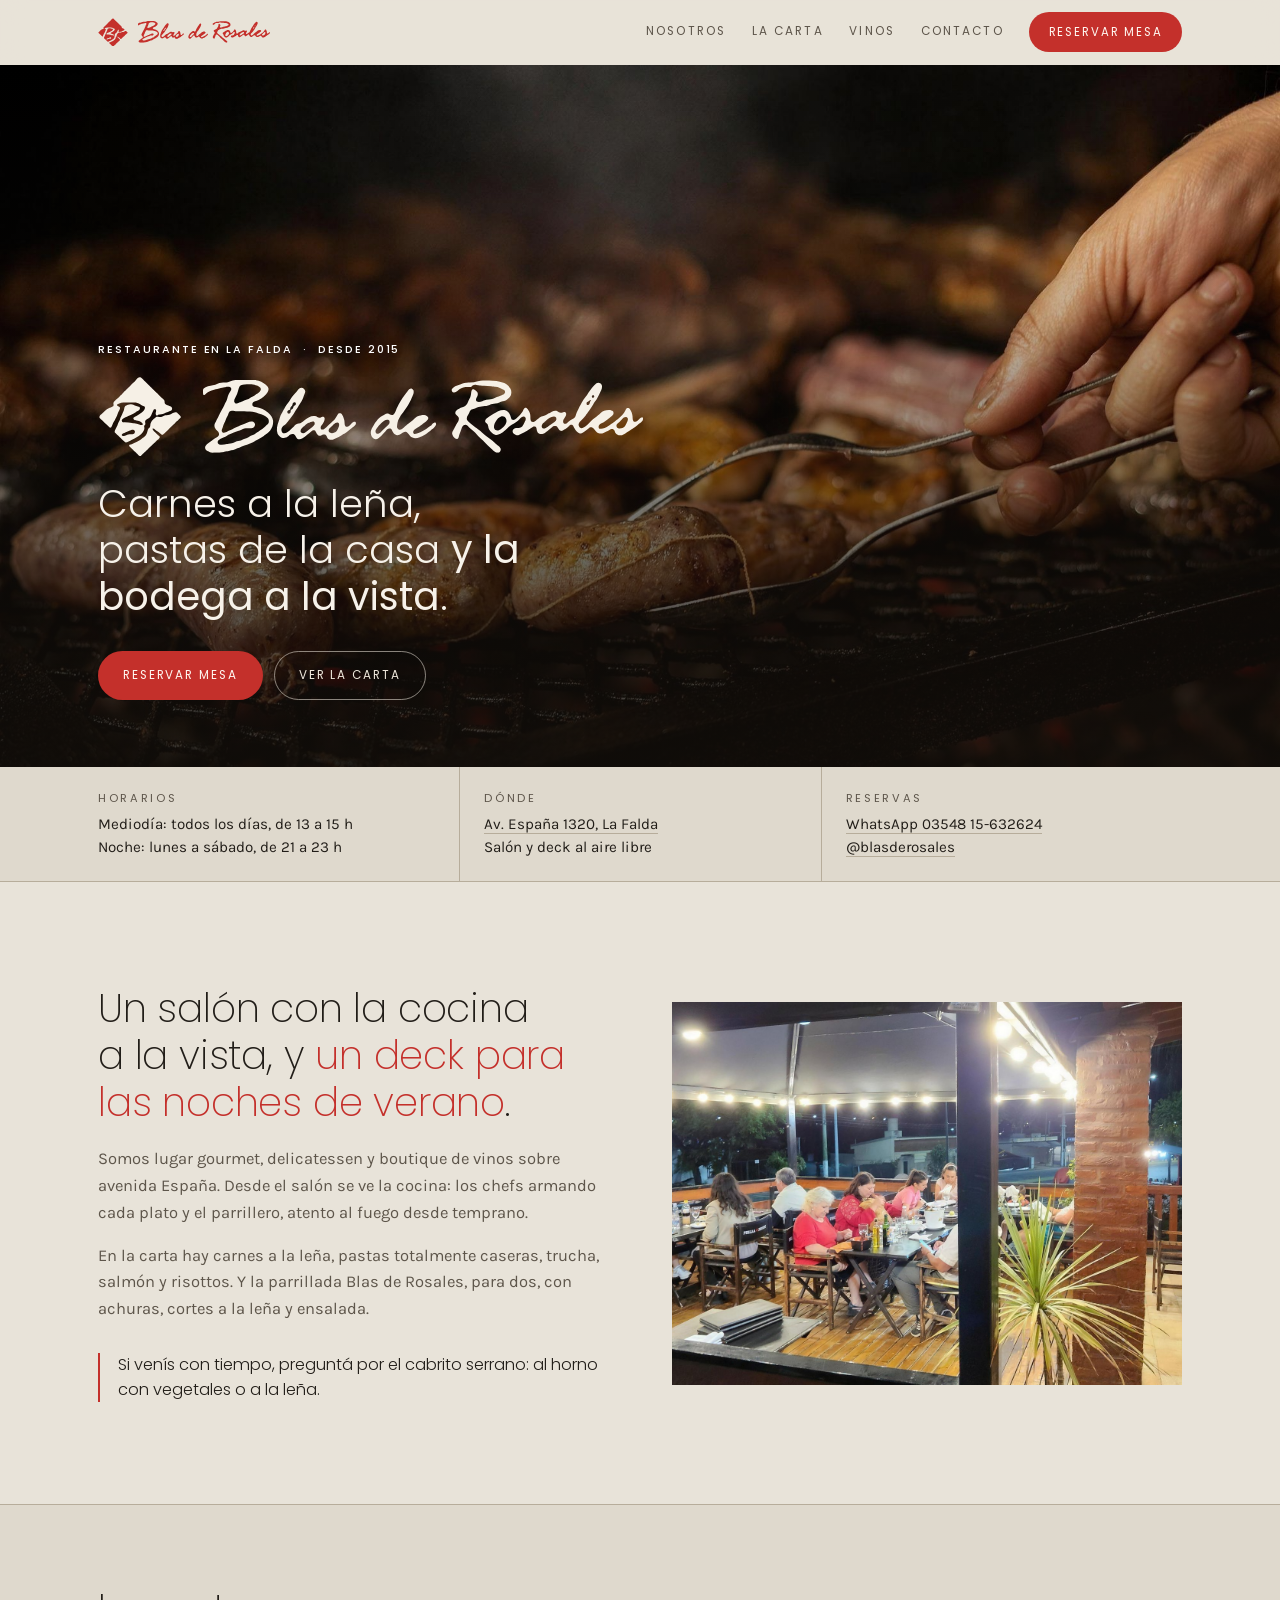
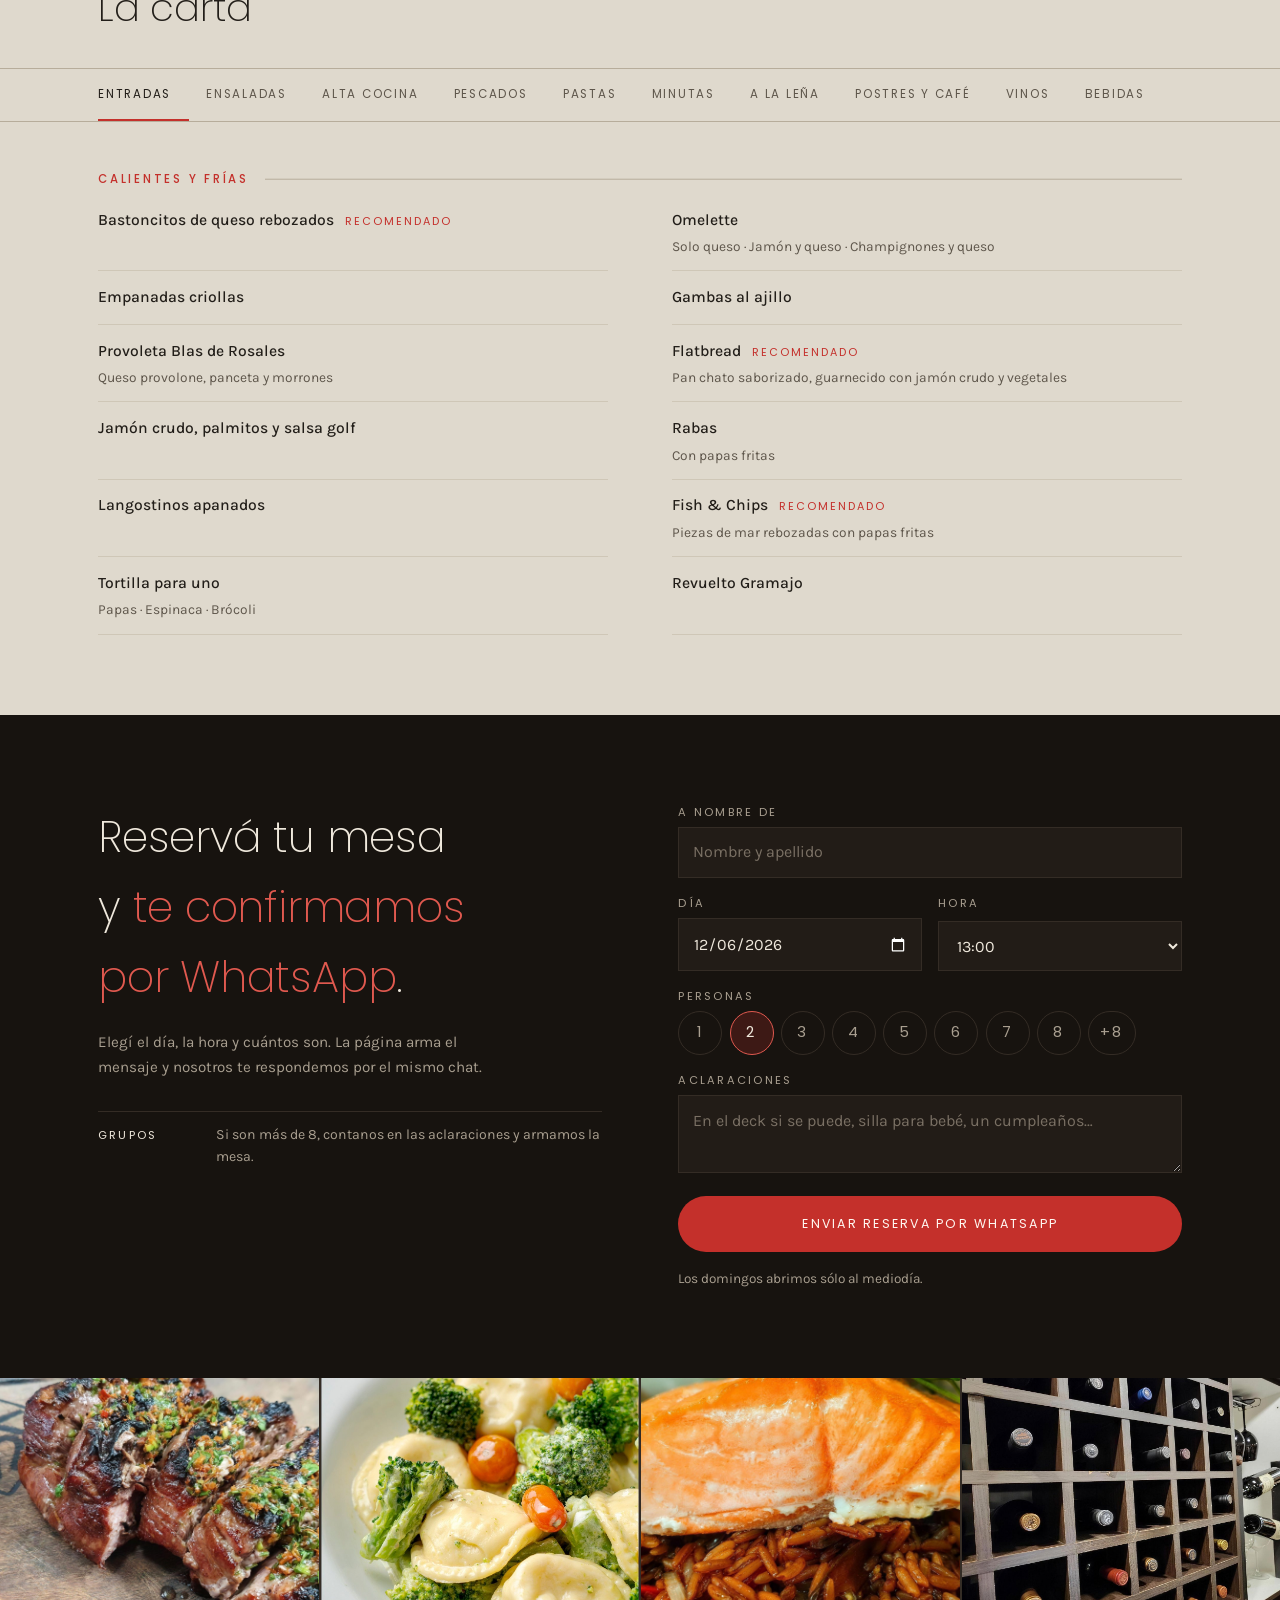
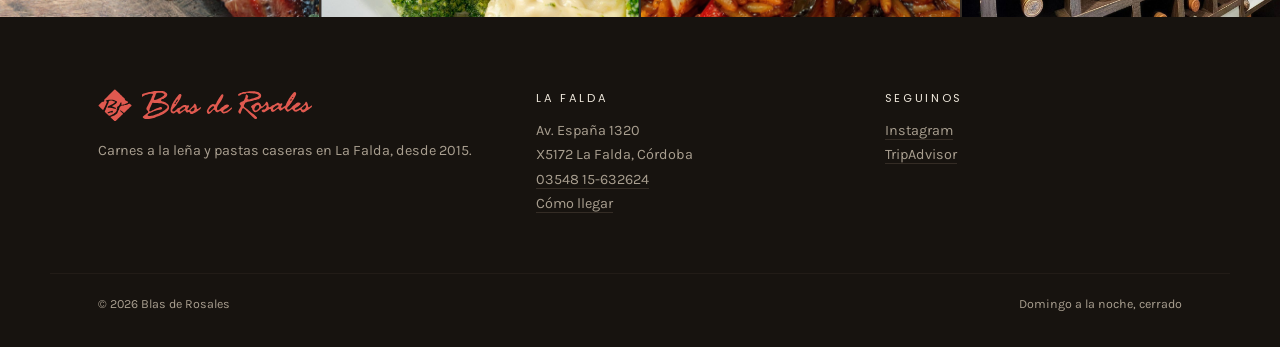
==== index.html @ e1602fc0 "La versión Milveintiuno pasa a ser la home version-mil.html queda como index.html (la genera scripts" ====
<!doctype html>
<html lang="es-AR">
<head>
  <meta charset="utf-8">
  <meta name="viewport" content="width=device-width, initial-scale=1">
  <title>Blas de Rosales · Carnes, pastas y más · La Falda</title>
  <meta name="description" content="Restaurante en La Falda, Córdoba. Carnes asadas a la leña, pastas artesanales, alta cocina y boutique de vinos. Av. España 1320. Reservas al 03548 15-632624.">
  <meta property="og:title" content="Blas de Rosales · La Falda">
  <meta property="og:description" content="Carnes a la leña, pastas artesanales y boutique de vinos en Av. España 1320, La Falda.">
  <meta property="og:image" content="https://gmonserrat25.github.io/blas-de-rosales/img/og-logo.jpg">
  <meta property="og:image:width" content="1200">
  <meta property="og:image:height" content="630">
  <meta property="og:image:alt" content="Logo de Blas de Rosales">
  <link rel="icon" href="img/icono.svg" type="image/svg+xml">
  <link rel="icon" href="img/icono.png" sizes="192x192">
  <link rel="preconnect" href="https://fonts.googleapis.com">
  <link rel="preconnect" href="https://fonts.gstatic.com" crossorigin>
  <link href="https://fonts.googleapis.com/css2?family=Karla:ital,wght@0,400;0,500;0,700;1,400&family=Poppins:wght@200;300;400;500&display=swap" rel="stylesheet">
  <link rel="stylesheet" href="css/mil.css?v=202609281200">
</head>
<body>

  <a class="saltar" href="#contenido">Saltar al contenido</a>

  <header class="nav" data-nav>
    <div class="envoltura nav__fila">
      <a class="nav__marca" href="#inicio" aria-label="Blas de Rosales, inicio">
        <svg class="rombo" aria-hidden="true"><use href="img/logo/marca.svg#rombo"/></svg>
        <svg class="nombre" aria-hidden="true"><use href="img/logo/marca.svg#nombre"/></svg>
      </a>
      <nav class="nav__enlaces" aria-label="Secciones">
        <a href="#nosotros" data-ocultar>Nosotros</a>
        <a href="#carta">La carta</a>
        <a href="#vinos" data-ocultar>Vinos</a>
        <a href="#contacto" data-ocultar>Contacto</a>
        <a class="btn btn--rojo btn--chico" href="#reservas">Reservar mesa</a>
      </nav>
    </div>
  </header>

  <main id="contenido">

    <section id="inicio" class="hero">
      <img class="hero__foto" src="img/parrilla-achuras.jpg" alt="Chorizos, morcillas y achuras dorándose sobre las brasas" fetchpriority="high">
      <div class="hero__velo"></div>
      <div class="envoltura hero__contenido">
        <p class="hero__volanta">Restaurante en La Falda &nbsp;·&nbsp; desde 2015</p>
        <h1 class="hero__marca">
          <svg class="rombo" aria-hidden="true"><use href="img/logo/marca.svg#rombo"/></svg>
          <svg class="nombre" role="img" aria-label="Blas de Rosales"><use href="img/logo/marca.svg#nombre"/></svg>
        </h1>
        <p class="hero__frase">Carnes a la leña, pastas de la casa <em>y la bodega a la vista</em>.</p>
        <div class="hero__acciones">
          <a class="btn btn--rojo" href="#reservas">Reservar mesa</a>
          <a class="btn btn--linea-clara" href="#carta">Ver la carta</a>
        </div>
      </div>
    </section>

    <section class="datos" aria-label="Horarios, dirección y reservas">
      <dl class="envoltura datos__fila">
        <div class="dato">
          <dt>Horarios</dt>
          <dd>Mediodía: todos los días, de 13 a 15 h<br>Noche: lunes a sábado, de 21 a 23 h</dd>
        </div>
        <div class="dato">
          <dt>Dónde</dt>
          <dd><a href="https://www.google.com/maps/dir/?api=1&amp;destination=Blas+de+Rosales,+Av.+Espa%C3%B1a+1320,+La+Falda" target="_blank" rel="noopener">Av. España 1320, La Falda</a><br>Salón y deck al aire libre</dd>
        </div>
        <div class="dato">
          <dt>Reservas</dt>
          <dd><a href="https://wa.me/5493548632624" target="_blank" rel="noopener">WhatsApp 03548 15-632624</a><br><a href="https://www.instagram.com/blasderosales/" target="_blank" rel="noopener">@blasderosales</a></dd>
        </div>
      </dl>
    </section>

    <section id="nosotros" class="nosotros envoltura" aria-labelledby="titulo-nosotros">
      <div class="nosotros__grilla">
        <div>
          <h2 id="titulo-nosotros">Un salón con la cocina a la vista, y <em>un deck para las noches de verano</em>.</h2>
          <p>Somos lugar gourmet, delicatessen y boutique de vinos sobre avenida España. Desde el salón se ve la cocina: los chefs armando cada plato y el parrillero, atento al fuego desde temprano.</p>
          <p>En la carta hay carnes a la leña, pastas totalmente caseras, trucha, salmón y risottos. Y la parrillada Blas de Rosales, para dos, con achuras, cortes a la leña y ensalada.</p>
          <p class="nosotros__nota">Si venís con tiempo, preguntá por el cabrito serrano: al horno con vegetales o a la leña.</p>
        </div>
        <figure class="nosotros__foto">
          <img src="img/deck-noche.jpg" alt="El deck de madera de noche, con guirnaldas de luces y las mesas llenas" loading="lazy" width="2000" height="1000">
        </figure>
      </div>
    </section>

    <section id="carta" class="carta" aria-labelledby="titulo-carta">
      <div class="envoltura carta__cabeza">
        <h2 id="titulo-carta">La carta</h2>
      </div>
      <div class="pestanas" role="tablist" aria-label="Secciones de la carta" data-pestanas>
        <button class="pestana" type="button" role="tab" id="tab-entradas" aria-controls="entradas" aria-selected="true">Entradas</button>
        <button class="pestana" type="button" role="tab" id="tab-ensaladas" aria-controls="ensaladas" aria-selected="false" tabindex="-1">Ensaladas</button>
        <button class="pestana" type="button" role="tab" id="tab-alta-cocina" aria-controls="alta-cocina" aria-selected="false" tabindex="-1">Alta cocina</button>
        <button class="pestana" type="button" role="tab" id="tab-pescados" aria-controls="pescados" aria-selected="false" tabindex="-1">Pescados</button>
        <button class="pestana" type="button" role="tab" id="tab-pastas" aria-controls="pastas" aria-selected="false" tabindex="-1">Pastas</button>
        <button class="pestana" type="button" role="tab" id="tab-minutas" aria-controls="minutas" aria-selected="false" tabindex="-1">Minutas</button>
        <button class="pestana" type="button" role="tab" id="tab-lena" aria-controls="lena" aria-selected="false" tabindex="-1">A la leña</button>
        <button class="pestana" type="button" role="tab" id="tab-postres" aria-controls="postres" aria-selected="false" tabindex="-1">Postres y café</button>
        <button class="pestana" type="button" role="tab" id="tab-vinos" aria-controls="vinos" aria-selected="false" tabindex="-1">Vinos</button>
        <button class="pestana" type="button" role="tab" id="tab-bebidas" aria-controls="bebidas" aria-selected="false" tabindex="-1">Bebidas</button>
      </div>
      <div class="envoltura carta__cuerpo">
      <div class="panel" role="tabpanel" id="entradas" aria-labelledby="tab-entradas"><section class="grupo"><div class="grupo__cabeza"><h3>Calientes y frías</h3><span></span></div><ul class="platos"><li class="plato"><p class="plato__cabeza"><span class="plato__nombre">Bastoncitos de queso rebozados</span><span class="plato__marca">Recomendado</span></p></li><li class="plato"><p class="plato__cabeza"><span class="plato__nombre">Omelette</span></p><p class="plato__desc">Solo queso · Jamón y queso · Champignones y queso</p></li><li class="plato"><p class="plato__cabeza"><span class="plato__nombre">Empanadas criollas</span></p></li><li class="plato"><p class="plato__cabeza"><span class="plato__nombre">Gambas al ajillo</span></p></li><li class="plato"><p class="plato__cabeza"><span class="plato__nombre">Provoleta Blas de Rosales</span></p><p class="plato__desc">Queso provolone, panceta y morrones</p></li><li class="plato"><p class="plato__cabeza"><span class="plato__nombre">Flatbread</span><span class="plato__marca">Recomendado</span></p><p class="plato__desc">Pan chato saborizado, guarnecido con jamón crudo y vegetales</p></li><li class="plato"><p class="plato__cabeza"><span class="plato__nombre">Jamón crudo, palmitos y salsa golf</span></p></li><li class="plato"><p class="plato__cabeza"><span class="plato__nombre">Rabas</span></p><p class="plato__desc">Con papas fritas</p></li><li class="plato"><p class="plato__cabeza"><span class="plato__nombre">Langostinos apanados</span></p></li><li class="plato"><p class="plato__cabeza"><span class="plato__nombre">Fish &amp; Chips</span><span class="plato__marca">Recomendado</span></p><p class="plato__desc">Piezas de mar rebozadas con papas fritas</p></li><li class="plato"><p class="plato__cabeza"><span class="plato__nombre">Tortilla para uno</span></p><p class="plato__desc">Papas · Espinaca · Brócoli</p></li><li class="plato"><p class="plato__cabeza"><span class="plato__nombre">Revuelto Gramajo</span></p></li></ul></section></div>
      <div class="panel" role="tabpanel" id="ensaladas" aria-labelledby="tab-ensaladas" hidden><section class="grupo"><div class="grupo__cabeza"><h3>Armala a tu gusto</h3><span></span></div><p class="grupo__nota">Elegí hasta 4 ingredientes</p><p class="grupo__texto">Tomate · Cebolla · Apio · Lechuga · Papa · Achicoria · Zanahoria · Rúcula · Remolacha</p><p class="grupo__nota">Adicionales con cargo: huevo duro, queso, atún, palmitos, tomates secos, champignon y palta.</p></section><section class="grupo"><div class="grupo__cabeza"><h3>Ensaladas especiales</h3><span></span></div><ul class="platos"><li class="plato"><p class="plato__cabeza"><span class="plato__nombre">Rúcula, parmesano y cherry</span></p></li><li class="plato"><p class="plato__cabeza"><span class="plato__nombre">Cantábrica</span><span class="plato__marca">Recomendado</span></p><p class="plato__desc">Hojas verdes, tomates cherry, croutons, dados de queso y tiras de pollo</p></li><li class="plato"><p class="plato__cabeza"><span class="plato__nombre">Tibia de vegetales</span><span class="plato__marca">Recomendado</span></p><p class="plato__desc">Grillados</p></li><li class="plato"><p class="plato__cabeza"><span class="plato__nombre">Hojas verdes, apio roquefort y crutones</span></p></li><li class="plato"><p class="plato__cabeza"><span class="plato__nombre">Salmón, hojas verdes, alcaparras y cherry</span></p><p class="plato__desc"><em>Sujeto a disponibilidad</em></p></li><li class="plato"><p class="plato__cabeza"><span class="plato__nombre">Papas perejil y morrones asados</span></p></li><li class="plato"><p class="plato__cabeza"><span class="plato__nombre">Crostinis</span></p><p class="plato__desc">Tostaditas con ajo, lechuga, tomate y huevo duro</p></li><li class="plato"><p class="plato__cabeza"><span class="plato__nombre">Ensalada del mar</span></p><p class="plato__desc">Rúcula, palmitos, kanikama y tomate</p></li></ul></section><section class="grupo"><div class="grupo__cabeza"><h3>Acompañamientos</h3><span></span></div><ul class="platos"><li class="plato"><p class="plato__cabeza"><span class="plato__nombre">Papas fritas</span></p><p class="plato__desc">Bastón · Española · Rejillas</p></li><li class="plato"><p class="plato__cabeza"><span class="plato__nombre">Papas fritas con huevos revueltos</span></p></li><li class="plato"><p class="plato__cabeza"><span class="plato__nombre">Papas al natural</span></p></li><li class="plato"><p class="plato__cabeza"><span class="plato__nombre">Papas a la crema</span></p></li><li class="plato"><p class="plato__cabeza"><span class="plato__nombre">Papas especiales</span></p><p class="plato__desc">Noisette · Bravas · Provenzal</p></li><li class="plato"><p class="plato__cabeza"><span class="plato__nombre">Puré</span></p><p class="plato__desc">Papas · Calabaza · Mixto</p></li><li class="plato"><p class="plato__cabeza"><span class="plato__nombre">Puré rústico</span></p><p class="plato__desc">Panceta y verdeo</p></li><li class="plato"><p class="plato__cabeza"><span class="plato__nombre">Puré de manzanas</span></p></li><li class="plato"><p class="plato__cabeza"><span class="plato__nombre">Timbal de arroz</span></p><p class="plato__desc">Arroz, verdeo y crema</p></li><li class="plato"><p class="plato__cabeza"><span class="plato__nombre">Espinacas a la crema</span></p></li><li class="plato"><p class="plato__cabeza"><span class="plato__nombre">Calabacines grillados</span></p><p class="plato__desc">Con manteca y azúcar negra</p></li><li class="plato"><p class="plato__cabeza"><span class="plato__nombre">Tomate a la italiana</span></p><p class="plato__desc">Grillados, gratinados con reggianito</p></li><li class="plato"><p class="plato__cabeza"><span class="plato__nombre">Papas rellenas Ros</span></p><p class="plato__desc">Con miel y ajo</p></li><li class="plato"><p class="plato__cabeza"><span class="plato__nombre">Papas Blas</span><span class="plato__marca">Recomendado</span></p><p class="plato__desc">Rellenas con manteca, queso, panceta tostada y cebollines</p></li><li class="plato"><p class="plato__cabeza"><span class="plato__nombre">Huevos fritos</span></p></li><li class="plato"><p class="plato__cabeza"><span class="plato__nombre">Mézclum</span></p><p class="plato__desc">De vegetales, naranja y miel</p></li></ul></section></div>
      <div class="panel" role="tabpanel" id="alta-cocina" aria-labelledby="tab-alta-cocina" hidden><section class="grupo"><div class="grupo__cabeza"><h3>Carnes, cerdo y pollo</h3><span></span></div><ul class="platos"><li class="plato"><p class="plato__cabeza"><span class="plato__nombre">Bife de chorizo al chimichurri</span><span class="plato__marca">Recomendado</span></p><p class="plato__desc">Con papas bastón</p></li><li class="plato"><p class="plato__cabeza"><span class="plato__nombre">Colita de cuadril marinada</span></p><p class="plato__desc">Acompañada con vegetales · <em>Para 2 personas</em></p></li><li class="plato"><p class="plato__cabeza"><span class="plato__nombre">Entrecôte a la francesa</span></p><p class="plato__desc">Crema amostazada al Chardonnay y hongos en guarnición de papas gratinadas</p></li><li class="plato"><p class="plato__cabeza"><span class="plato__nombre">Entrecôte bacon</span><span class="plato__marca">Recomendado</span></p><p class="plato__desc">Con papas gratinadas</p></li><li class="plato"><p class="plato__cabeza"><span class="plato__nombre">Lomo a la pimienta</span></p><p class="plato__desc">Con papas a la crema</p></li><li class="plato"><p class="plato__cabeza"><span class="plato__nombre">Lomo al champignon</span></p><p class="plato__desc">Con papas noisette</p></li><li class="plato"><p class="plato__cabeza"><span class="plato__nombre">Lomo al roquefort</span></p><p class="plato__desc">Con papas rústicas</p></li><li class="plato"><p class="plato__cabeza"><span class="plato__nombre">Lomo en Malbec y frutos rojos</span><span class="plato__marca">Recomendado</span></p></li><li class="plato"><p class="plato__cabeza"><span class="plato__nombre">Lomo lardeado</span></p><p class="plato__desc">Con papas a la criolla</p></li><li class="plato"><p class="plato__cabeza"><span class="plato__nombre">Lomo Ros</span><span class="plato__marca">Recomendado</span></p><p class="plato__desc">Al provolone, con hojas verdes en guarnición de papas rellenas de ajo y miel</p></li><li class="plato"><p class="plato__cabeza"><span class="plato__nombre">Lomo strogonoff</span></p><p class="plato__desc">Con papas a la crema</p></li><li class="plato"><p class="plato__cabeza"><span class="plato__nombre">Mollejitas</span></p><p class="plato__desc">A la crema</p></li><li class="plato"><p class="plato__cabeza"><span class="plato__nombre">Mollejitas al champagne</span></p><p class="plato__desc">Con papas o arroz cremoso</p></li><li class="plato"><p class="plato__cabeza"><span class="plato__nombre">Pollo al curry</span><span class="plato__marca">Recomendado</span></p><p class="plato__desc">Con arroz salteado</p></li><li class="plato"><p class="plato__cabeza"><span class="plato__nombre">Pollo deshuesado a la naranja</span></p><p class="plato__desc">Con papas al natural</p></li><li class="plato"><p class="plato__cabeza"><span class="plato__nombre">Pollo deshuesado al ajillo</span></p><p class="plato__desc">Con papas a la gallega</p></li><li class="plato"><p class="plato__cabeza"><span class="plato__nombre">Pollo deshuesado al champignon</span></p><p class="plato__desc">Con papas españolas</p></li><li class="plato"><p class="plato__cabeza"><span class="plato__nombre">Pollo mediterráneo</span><span class="plato__marca">Recomendado</span></p><p class="plato__desc">Cherry, panceta, queso y champignones con papas gajo</p></li><li class="plato"><p class="plato__cabeza"><span class="plato__nombre">Cerdo a la mostaza</span></p><p class="plato__desc">Con papas noisette</p></li><li class="plato"><p class="plato__cabeza"><span class="plato__nombre">Cerdo agridulce</span></p><p class="plato__desc">Con mézclum de naranja a la miel</p></li><li class="plato"><p class="plato__cabeza"><span class="plato__nombre">Cerdo laqueado</span></p><p class="plato__desc">Con puré de manzanas</p></li><li class="plato"><p class="plato__cabeza"><span class="plato__nombre">Costillitas de cerdo al whisky</span><span class="plato__marca">Recomendado</span></p><p class="plato__desc">Con timbal de arroz</p></li></ul></section><section class="grupo"><div class="grupo__cabeza"><h3>Especialidades</h3><span></span></div><p class="grupo__nota">Sujeto a disponibilidad</p><ul class="platos"><li class="plato"><p class="plato__cabeza"><span class="plato__nombre">Chivito braseado con papas rústicas</span><span class="plato__marca">Recomendado</span></p><p class="plato__desc">Paleta de chivito braseado, vegetales</p></li><li class="plato"><p class="plato__cabeza"><span class="plato__nombre">Cordero al Oporto</span><span class="plato__marca">Recomendado</span></p><p class="plato__desc">Con higos y papas en gajo</p></li></ul></section></div>
      <div class="panel" role="tabpanel" id="pescados" aria-labelledby="tab-pescados" hidden><section class="grupo"><ul class="platos"><li class="plato"><p class="plato__cabeza"><span class="plato__nombre">Cazuela de mariscos</span></p></li><li class="plato"><p class="plato__cabeza"><span class="plato__nombre">Filet de merluza a las finas hierbas</span></p></li><li class="plato"><p class="plato__cabeza"><span class="plato__nombre">Merluza a la romana</span></p><p class="plato__desc">Con puré</p></li><li class="plato"><p class="plato__cabeza"><span class="plato__nombre">Merluza a las finas hierbas</span></p><p class="plato__desc">Con papas noisette</p></li><li class="plato"><p class="plato__cabeza"><span class="plato__nombre">Papillot de merluza</span></p><p class="plato__desc">Cocción en paquete con roquefort y vegetales</p></li><li class="plato"><p class="plato__cabeza"><span class="plato__nombre">Papillot de surubí</span></p><p class="plato__desc">Cocción en paquete con roquefort y vegetales</p></li><li class="plato"><p class="plato__cabeza"><span class="plato__nombre">Ranas a la provenzal</span></p><p class="plato__desc">Con papas fritas</p></li><li class="plato"><p class="plato__cabeza"><span class="plato__nombre">Roulade de merluza y espinaca</span><span class="plato__marca">Recomendado</span></p><p class="plato__desc">Con vegetales</p></li><li class="plato"><p class="plato__cabeza"><span class="plato__nombre">Salmón rosado Blas</span><span class="plato__marca">Recomendado</span></p><p class="plato__desc">Grillado en guarnición de arroz salteado con verduras al wok</p></li><li class="plato"><p class="plato__cabeza"><span class="plato__nombre">Salmón rosado grillado</span></p><p class="plato__desc">Con papas gratinadass</p></li><li class="plato"><p class="plato__cabeza"><span class="plato__nombre">Sopa de pescado</span><span class="plato__marca">Recomendado</span></p><p class="plato__desc">Pescado, fumet y vegetales</p></li><li class="plato"><p class="plato__cabeza"><span class="plato__nombre">Trucha a la pimienta</span></p><p class="plato__desc">Con papas gratinadass</p></li></ul></section><p class="grupo__nota panel__aclaracion">Todos los lomos pueden cambiarse a entrecôte. Todas las carnes, pollos y pescados pueden ser simplemente grillados o a la leña.</p></div>
      <div class="panel" role="tabpanel" id="pastas" aria-labelledby="tab-pastas" hidden><p class="panel__nota">Artesanales, de nuestros chefs.</p><section class="grupo"><div class="grupo__cabeza"><h3>Pastas</h3><span></span></div><ul class="platos"><li class="plato"><p class="plato__cabeza"><span class="plato__nombre">Crepes de mariscos</span><span class="plato__marca">Recomendado</span></p><p class="plato__desc">En salsa rosa</p></li><li class="plato"><p class="plato__cabeza"><span class="plato__nombre">Crepes de pollo</span></p><p class="plato__desc">Champignon y verdeo</p></li><li class="plato"><p class="plato__cabeza"><span class="plato__nombre">Ñoquis de papa</span></p></li><li class="plato"><p class="plato__cabeza"><span class="plato__nombre">Panzotis</span></p><p class="plato__desc">Rellenos de espinaca y seso</p></li><li class="plato"><p class="plato__cabeza"><span class="plato__nombre">Sorrentinos</span></p><p class="plato__desc">De espinacas y 4 quesos</p></li><li class="plato"><p class="plato__cabeza"><span class="plato__nombre">Sorrentinos</span><span class="plato__marca">Recomendado</span></p><p class="plato__desc">De calabaza y queso</p></li><li class="plato"><p class="plato__cabeza"><span class="plato__nombre">Sorrentinos</span></p><p class="plato__desc">De jamón y queso</p></li><li class="plato"><p class="plato__cabeza"><span class="plato__nombre">Sorrentinos</span></p><p class="plato__desc">De salmón</p></li><li class="plato"><p class="plato__cabeza"><span class="plato__nombre">Sorrentinos</span></p><p class="plato__desc">De ricotta y nuez</p></li><li class="plato"><p class="plato__cabeza"><span class="plato__nombre">Tallarines</span></p><p class="plato__desc">Al huevo</p></li><li class="plato"><p class="plato__cabeza"><span class="plato__nombre">Tallarines de remolacha</span><span class="plato__marca">Recomendado</span></p><p class="plato__desc">Salsa recomendada: crema, jamón crudo y verdeo</p></li><li class="plato"><p class="plato__cabeza"><span class="plato__nombre">Tallarines Di Mare</span></p><p class="plato__desc">Frutos del mar a la crema o salsa de tomate</p></li></ul></section><section class="grupo"><div class="grupo__cabeza"><h3>Salsas</h3><span></span></div><ul class="platos"><li class="plato"><p class="plato__cabeza"><span class="plato__nombre">Blas</span></p><p class="plato__desc">Panceta, ciboulette, crema y almendras</p></li><li class="plato"><p class="plato__cabeza"><span class="plato__nombre">Boloñesa</span></p></li><li class="plato"><p class="plato__cabeza"><span class="plato__nombre">Roquefort, 4 quesos, pesto y crema de verdeo</span></p></li><li class="plato"><p class="plato__cabeza"><span class="plato__nombre">Crema, rúcula y cherry</span></p></li><li class="plato"><p class="plato__cabeza"><span class="plato__nombre">Brócoli</span></p><p class="plato__desc">Crema y ajo</p></li><li class="plato"><p class="plato__cabeza"><span class="plato__nombre">Reducción de Malbec</span></p><p class="plato__desc">Con hongos</p></li><li class="plato"><p class="plato__cabeza"><span class="plato__nombre">Scarparo</span></p><p class="plato__desc">Jamón, fondue de tomate, panceta, crema, verdeo y albahaca</p></li><li class="plato"><p class="plato__cabeza"><span class="plato__nombre">Carbonara</span></p></li><li class="plato"><p class="plato__cabeza"><span class="plato__nombre">Ragout</span></p><p class="plato__desc">Carne vacuna</p></li><li class="plato"><p class="plato__cabeza"><span class="plato__nombre">Champignon</span></p></li><li class="plato"><p class="plato__cabeza"><span class="plato__nombre">Di Mare</span><span class="plato__marca">Recomendado</span></p><p class="plato__desc">Frutos del mar a la crema o salsa de tomate</p></li></ul></section><section class="grupo"><div class="grupo__cabeza"><h3>Risottos</h3><span></span></div><ul class="platos"><li class="plato"><p class="plato__cabeza"><span class="plato__nombre">Risotto con camarones</span></p><p class="plato__desc">Arroz, vegetales, camarones y crema</p></li><li class="plato"><p class="plato__cabeza"><span class="plato__nombre">Risotto de hongos</span></p></li><li class="plato"><p class="plato__cabeza"><span class="plato__nombre">Risotto de vegetales</span></p></li><li class="plato"><p class="plato__cabeza"><span class="plato__nombre">Risotto "Tony"</span><span class="plato__marca">Recomendado</span></p><p class="plato__desc">Arroz, camarones, hongos y crema</p></li></ul></section></div>
      <div class="panel" role="tabpanel" id="minutas" aria-labelledby="tab-minutas" hidden><p class="panel__nota">Con papas fritas o ensalada mixta.</p><section class="grupo"><ul class="platos"><li class="plato"><p class="plato__cabeza"><span class="plato__nombre">Milanesa de ternera</span></p></li><li class="plato"><p class="plato__cabeza"><span class="plato__nombre">Milanesa napolitana</span></p></li><li class="plato"><p class="plato__cabeza"><span class="plato__nombre">Milanesa al roquefort</span></p></li><li class="plato"><p class="plato__cabeza"><span class="plato__nombre">Milanesa al provolone</span></p></li><li class="plato"><p class="plato__cabeza"><span class="plato__nombre">Suprema de pollo</span></p></li><li class="plato"><p class="plato__cabeza"><span class="plato__nombre">Suprema napolitana</span></p></li><li class="plato"><p class="plato__cabeza"><span class="plato__nombre">Suprema al roquefort</span></p></li><li class="plato"><p class="plato__cabeza"><span class="plato__nombre">Suprema al provolone</span></p></li><li class="plato"><p class="plato__cabeza"><span class="plato__nombre">Milanesa de merluza</span></p></li><li class="plato"><p class="plato__cabeza"><span class="plato__nombre">Milanesa de surubí</span></p></li></ul></section></div>
      <div class="panel" role="tabpanel" id="lena" aria-labelledby="tab-lena" hidden><div class="recuadro"><p class="recuadro__para">Para dos</p><div><h4>Parrillada Blas de Rosales</h4><p>Empanada criolla, provoleta, chorizo, morcilla, salchicha, chinchulín, molleja, costilla de cerdo, costilla, vacío, chivito; papas fritas con huevo revuelto y ensalada mixta.</p></div></div><section class="grupo"><div class="grupo__cabeza"><h3>Carnes asadas a la leña</h3><span></span></div><ul class="platos"><li class="plato"><p class="plato__cabeza"><span class="plato__nombre">Cabrito serrano</span><span class="plato__marca">Recomendado</span></p><p class="plato__desc">Con empanada y papas fritas o ensalada mixta</p></li><li class="plato"><p class="plato__cabeza"><span class="plato__nombre">Entraña</span></p></li><li class="plato"><p class="plato__cabeza"><span class="plato__nombre">Bifecito de lomo</span></p><p class="plato__desc">Plancha o leña</p></li><li class="plato"><p class="plato__cabeza"><span class="plato__nombre">Entrecôte</span></p><p class="plato__desc">Plancha o leña</p></li><li class="plato"><p class="plato__cabeza"><span class="plato__nombre">Bife de chorizo</span></p><p class="plato__desc">Plancha o leña</p></li><li class="plato"><p class="plato__cabeza"><span class="plato__nombre">Tira de asado</span></p></li><li class="plato"><p class="plato__cabeza"><span class="plato__nombre">Vacío</span></p></li><li class="plato"><p class="plato__cabeza"><span class="plato__nombre">Costillas de cerdo</span></p></li><li class="plato"><p class="plato__cabeza"><span class="plato__nombre">Matambre de cerdo</span></p><p class="plato__desc">Al limón · Al roquefort</p></li><li class="plato"><p class="plato__cabeza"><span class="plato__nombre">Churrasquito de cerdo</span></p><p class="plato__desc">Plancha o leña</p></li></ul></section><section class="grupo"><div class="grupo__cabeza"><h3>Achuras</h3><span></span></div><ul class="platos"><li class="plato"><p class="plato__cabeza"><span class="plato__nombre">Tabla de achuras</span></p><p class="plato__desc">Chorizo, morcilla, salchicha, chinchulín y mollejas</p></li><li class="plato"><p class="plato__cabeza"><span class="plato__nombre">Molleja</span></p></li><li class="plato"><p class="plato__cabeza"><span class="plato__nombre">Chinchulín</span></p></li><li class="plato"><p class="plato__cabeza"><span class="plato__nombre">Salchicha parrillera</span></p></li><li class="plato"><p class="plato__cabeza"><span class="plato__nombre">Chorizo o morcilla</span></p></li></ul></section><section class="grupo"><div class="grupo__cabeza"><h3>Parrillada completa</h3><span></span></div><ul class="platos"><li class="plato"><p class="plato__cabeza"><span class="plato__nombre">Parrillada clásica para dos</span></p><p class="plato__desc">Chorizo, morcilla, chinchulín, costilla, vacío, costilla de cerdo</p></li><li class="plato"><p class="plato__cabeza"><span class="plato__nombre">Parrillada clásica para uno</span></p><p class="plato__desc">Chorizo, morcilla, chinchulín, costilla, vacío, costilla de cerdo</p></li><li class="plato"><p class="plato__cabeza"><span class="plato__nombre">Parrillada de vegetales</span></p></li></ul></section></div>
      <div class="panel" role="tabpanel" id="postres" aria-labelledby="tab-postres" hidden><section class="grupo"><div class="grupo__cabeza"><h3>Postres</h3><span></span></div><ul class="platos"><li class="plato"><p class="plato__cabeza"><span class="plato__nombre">Panqueque</span></p><p class="plato__desc">Crema chantilly, dulce de leche y nueces</p></li><li class="plato"><p class="plato__cabeza"><span class="plato__nombre">Panqueque</span></p><p class="plato__desc">Helado, frutos rojos y crema chantilly</p></li><li class="plato"><p class="plato__cabeza"><span class="plato__nombre">Panqueque</span></p><p class="plato__desc">Helado, dulce de leche y salsa de chocolate</p></li><li class="plato"><p class="plato__cabeza"><span class="plato__nombre">Panqueque</span></p><p class="plato__desc">Dulce de leche con baño de chocolate</p></li><li class="plato"><p class="plato__cabeza"><span class="plato__nombre">Panqueque</span></p><p class="plato__desc">Dulce de leche y crema</p></li><li class="plato"><p class="plato__cabeza"><span class="plato__nombre">Tiramisú</span></p></li><li class="plato"><p class="plato__cabeza"><span class="plato__nombre">Crème brûlée</span></p></li><li class="plato"><p class="plato__cabeza"><span class="plato__nombre">Brownie con helado</span></p></li><li class="plato"><p class="plato__cabeza"><span class="plato__nombre">Frutas en almíbar</span></p><p class="plato__desc">Con crema o queso Tybo o cremoso</p></li><li class="plato"><p class="plato__cabeza"><span class="plato__nombre">Crepe</span></p><p class="plato__desc">De dulce de leche flambeado</p></li><li class="plato"><p class="plato__cabeza"><span class="plato__nombre">Batata o membrillo</span></p><p class="plato__desc">Con queso Tybo o fresco</p></li><li class="plato"><p class="plato__cabeza"><span class="plato__nombre">Copa tentación</span><span class="plato__marca">Recomendado</span></p><p class="plato__desc">Helado de vainilla, Irish Cream, Marroc y crema chantilly</p></li><li class="plato"><p class="plato__cabeza"><span class="plato__nombre">Copa Blas de Rosales</span><span class="plato__marca">Recomendado</span></p><p class="plato__desc">Helado, Irish Cream, almendras y crema chantilly</p></li><li class="plato"><p class="plato__cabeza"><span class="plato__nombre">Helado</span></p><p class="plato__desc">1 bocha · 2 bochas · 3 bochas</p></li><li class="plato"><p class="plato__cabeza"><span class="plato__nombre">Tortilla de manzana</span></p><p class="plato__desc">Panqueque con manzana flambeada al rhum</p></li><li class="plato"><p class="plato__cabeza"><span class="plato__nombre">Flan casero</span></p><p class="plato__desc">Con caramelo, crema y dulce de leche</p></li><li class="plato"><p class="plato__cabeza"><span class="plato__nombre">Don Pedro</span></p><p class="plato__desc">Helado, whisky, nueces y crema chantilly</p></li><li class="plato"><p class="plato__cabeza"><span class="plato__nombre">Copa chocolate</span></p><p class="plato__desc">Helado de chocolate, licor de chocolate y chantilly</p></li><li class="plato"><p class="plato__cabeza"><span class="plato__nombre">Copa Figs &amp; Cream</span></p><p class="plato__desc">Crema americana, higos, crema chantilly, chocolate y nueces</p></li><li class="plato"><p class="plato__cabeza"><span class="plato__nombre">Lemon Ice</span></p><p class="plato__desc">Helado de limón con champagne</p></li><li class="plato"><p class="plato__cabeza"><span class="plato__nombre">Bombón escocés, suizo o almendrado</span></p></li><li class="plato"><p class="plato__cabeza"><span class="plato__nombre">Copa de Nutella y Oreo</span></p></li><li class="plato"><p class="plato__cabeza"><span class="plato__nombre">Mixtura de frutas</span></p><p class="plato__desc">Sola o con helado</p></li></ul></section><section class="grupo"><div class="grupo__cabeza"><h3>Cafetería</h3><span></span></div><p class="grupo__nota">Adicional crema</p><ul class="platos"><li class="plato"><p class="plato__cabeza"><span class="plato__nombre">Café o cortado pocillo</span></p></li><li class="plato"><p class="plato__cabeza"><span class="plato__nombre">Café o cortado jarrito</span></p></li><li class="plato"><p class="plato__cabeza"><span class="plato__nombre">Té clásico, hierbas y saborizados</span></p></li><li class="plato"><p class="plato__cabeza"><span class="plato__nombre">Tés Inti Zen</span></p></li><li class="plato"><p class="plato__cabeza"><span class="plato__nombre">Café Blas de Rosales</span></p><p class="plato__desc">Leche condensada, café, coñac, canela, chocolate</p></li><li class="plato"><p class="plato__cabeza"><span class="plato__nombre">Cappuccino | Irlandés | Caribeño | Francés</span></p></li></ul></section></div>
      <div class="panel" role="tabpanel" id="vinos" aria-labelledby="tab-vinos" hidden><section class="grupo"><div class="grupo__cabeza"><h3>Alta gama, de autor y recomendados</h3><span></span></div><ul class="platos"><li class="plato"><p class="plato__cabeza"><span class="plato__nombre">Finca La Linda</span></p><p class="plato__desc">Malbec · Cabernet Sauvignon</p></li><li class="plato"><p class="plato__cabeza"><span class="plato__nombre">Finca Las Perdices</span></p><p class="plato__desc">Malbec · Cabernet Sauvignon · Malbec por copa</p></li><li class="plato"><p class="plato__cabeza"><span class="plato__nombre">El Potrillo <span class="plato__bodega">Salentein</span></span></p><p class="plato__desc">Malbec · Pinot Noir · Dulce Natural</p></li><li class="plato"><p class="plato__cabeza"><span class="plato__nombre">Killka <span class="plato__bodega">Salentein</span></span></p><p class="plato__desc">Red Blend</p></li><li class="plato"><p class="plato__cabeza"><span class="plato__nombre">Callia <span class="plato__bodega">Salentein</span></span></p><p class="plato__desc">Malbec · Chardonnay</p></li><li class="plato"><p class="plato__cabeza"><span class="plato__nombre">Salentein Reserve <span class="plato__bodega">Salentein</span></span></p><p class="plato__desc">Malbec · Cabernet Sauvignon</p></li><li class="plato"><p class="plato__cabeza"><span class="plato__nombre">Saint Felicien <span class="plato__bodega">Catena Zapata</span></span></p><p class="plato__desc">Malbec · Cabernet Franc</p></li><li class="plato"><p class="plato__cabeza"><span class="plato__nombre">D.V. Catena <span class="plato__bodega">Catena Zapata</span></span></p><p class="plato__desc">Malbec-Malbec · Cabernet-Malbec</p></li><li class="plato"><p class="plato__cabeza"><span class="plato__nombre">Nicasia Vineyards <span class="plato__bodega">Catena Zapata</span></span></p><p class="plato__desc">Red Blend Malbec · Red Blend Cabernet Franc</p></li><li class="plato"><p class="plato__cabeza"><span class="plato__nombre">Alamos <span class="plato__bodega">Catena Zapata</span></span></p><p class="plato__desc">Malbec · Cabernet Sauvignon · Pinot Noir · Espumante Extra Brut / Brut Rosé</p></li><li class="plato"><p class="plato__cabeza"><span class="plato__nombre">Elementos <span class="plato__bodega">El Esteco</span></span></p><p class="plato__desc">Malbec · Tannat · Elementos 3/8</p></li><li class="plato"><p class="plato__cabeza"><span class="plato__nombre">Don David <span class="plato__bodega">El Esteco</span></span></p><p class="plato__desc">Malbec</p></li><li class="plato"><p class="plato__cabeza"><span class="plato__nombre">Luigi Bosca</span></p><p class="plato__desc">Malbec · Espumante Brut Nature</p></li><li class="plato"><p class="plato__cabeza"><span class="plato__nombre">Rutini <span class="plato__bodega">Rutini</span></span></p><p class="plato__desc">Malbec-Malbec · Cabernet-Malbec</p></li><li class="plato"><p class="plato__cabeza"><span class="plato__nombre">Trumpeter <span class="plato__bodega">Rutini</span></span></p><p class="plato__desc">Malbec</p></li><li class="plato"><p class="plato__cabeza"><span class="plato__nombre">Reto <span class="plato__bodega">Vicentin Family Wines</span></span></p><p class="plato__desc">Malbec orgánico y blend</p></li></ul></section><section class="grupo"><div class="grupo__cabeza"><h3>Bodegas clásicas</h3><span></span></div><ul class="platos"><li class="plato"><p class="plato__cabeza"><span class="plato__nombre">Norton</span></p><p class="plato__desc">Malbec · Cabernet Sauvignon · Chardonnay · Sauvignon Blanc</p></li><li class="plato"><p class="plato__cabeza"><span class="plato__nombre">Varietales especiales <span class="plato__bodega">Norton</span></span></p><p class="plato__desc">Mil Rosas · Cosecha Tardía (blanco o tinto)</p></li><li class="plato"><p class="plato__cabeza"><span class="plato__nombre">San Felipe <span class="plato__bodega">La Rural</span></span></p><p class="plato__desc">Caramañola Blanco · San Felipe Caramañola Blanco 3/8 · Caramañola Tinto · San Felipe Caramañola Tinto 3/8</p></li><li class="plato"><p class="plato__cabeza"><span class="plato__nombre">Etchart Privado <span class="plato__bodega">Etchart</span></span></p><p class="plato__desc">Torrontés</p></li><li class="plato"><p class="plato__cabeza"><span class="plato__nombre">Cafayate <span class="plato__bodega">Etchart</span></span></p><p class="plato__desc">Malbec · Cabernet Sauvignon</p></li><li class="plato"><p class="plato__cabeza"><span class="plato__nombre">Alaris <span class="plato__bodega">Trapiche</span></span></p><p class="plato__desc">Malbec · Cabernet Sauvignon · Sauvignon Blanc</p></li><li class="plato"><p class="plato__cabeza"><span class="plato__nombre">Chandon</span></p><p class="plato__desc">Castel Chandon Blanco · Valmont Tinto</p></li><li class="plato"><p class="plato__cabeza"><span class="plato__nombre">Latitud 33° <span class="plato__bodega">Chandon</span></span></p><p class="plato__desc">Malbec · Cabernet Sauvignon · Sauvignon Blanc</p></li><li class="plato"><p class="plato__cabeza"><span class="plato__nombre">Alma Mora <span class="plato__bodega">Finca Las Moras</span></span></p><p class="plato__desc">Malbec · Cabernet Sauvignon · Chardonnay</p></li><li class="plato"><p class="plato__cabeza"><span class="plato__nombre">DADA <span class="plato__bodega">Finca Las Moras</span></span></p><p class="plato__desc">Varietales</p></li><li class="plato"><p class="plato__cabeza"><span class="plato__nombre">Nieto Senetiner <span class="plato__bodega">Nieto Senetiner</span></span></p><p class="plato__desc">Malbec · Cabernet Sauvignon</p></li><li class="plato"><p class="plato__cabeza"><span class="plato__nombre">Benjamín Nieto Senetiner <span class="plato__bodega">Nieto Senetiner</span></span></p><p class="plato__desc">Malbec · Cabernet Sauvignon · Chardonnay</p></li><li class="plato"><p class="plato__cabeza"><span class="plato__nombre">Santa Julia</span></p><p class="plato__desc">Malbec · Cabernet Sauvignon · Syrah · Tempranillo · Chardonnay · Sauvignon Blanc</p></li><li class="plato"><p class="plato__cabeza"><span class="plato__nombre">Especiales <span class="plato__bodega">Santa Julia</span></span></p><p class="plato__desc">Chenin Dulce Natural · Dulce Tinto</p></li><li class="plato"><p class="plato__cabeza"><span class="plato__nombre">Uxmal <span class="plato__bodega">Catena Zapata</span></span></p><p class="plato__desc">Red Blend Malbec · Sauvignon Blanc-Sémillon</p></li></ul></section><p class="panel__frase">“El vino es el abrazo de las palabras, en su justa medida…”</p></div>
      <div class="panel" role="tabpanel" id="bebidas" aria-labelledby="tab-bebidas" hidden><section class="grupo"><div class="grupo__cabeza"><h3>Bebidas sin alcohol</h3><span></span></div><ul class="platos platos--lista"><li class="plato"><p class="plato__cabeza"><span class="plato__nombre">Agua mineral con o sin gas 500 cc</span></p></li><li class="plato"><p class="plato__cabeza"><span class="plato__nombre">Gaseosas 330 cc (línea Coca-Cola)</span></p></li><li class="plato"><p class="plato__cabeza"><span class="plato__nombre">Gaseosas lata 350 cc (línea Coca-Cola)</span></p></li><li class="plato"><p class="plato__cabeza"><span class="plato__nombre">Saborizadas 500 cc (línea Coca-Cola)</span></p></li><li class="plato"><p class="plato__cabeza"><span class="plato__nombre">Jugo de naranja</span></p></li><li class="plato"><p class="plato__cabeza"><span class="plato__nombre">Jarra de limonada</span></p></li></ul></section><section class="grupo"><div class="grupo__cabeza"><h3>Cervezas</h3><span></span></div><ul class="platos platos--lista"><li class="plato"><p class="plato__cabeza"><span class="plato__nombre">Stella Artois 330 cc (rubia o negra)</span></p></li><li class="plato"><p class="plato__cabeza"><span class="plato__nombre">Stella Artois 1000 cc</span></p></li><li class="plato"><p class="plato__cabeza"><span class="plato__nombre">Andes 473 cc</span></p></li><li class="plato"><p class="plato__cabeza"><span class="plato__nombre">Andes 1000 cc</span></p></li><li class="plato"><p class="plato__cabeza"><span class="plato__nombre">Corona 750 cc</span></p></li><li class="plato"><p class="plato__cabeza"><span class="plato__nombre">Corona 330 cc</span></p></li></ul></section><section class="grupo"><div class="grupo__cabeza"><h3>Tragos</h3><span></span></div><ul class="platos platos--lista"><li class="plato"><p class="plato__cabeza"><span class="plato__nombre">Gancia con limón</span></p></li><li class="plato"><p class="plato__cabeza"><span class="plato__nombre">Gin tonic</span></p></li><li class="plato"><p class="plato__cabeza"><span class="plato__nombre">Campari con naranja</span></p></li><li class="plato"><p class="plato__cabeza"><span class="plato__nombre">Fernet con coca</span></p></li></ul></section><section class="grupo"><div class="grupo__cabeza"><h3>Espirituosas</h3><span></span></div><ul class="platos platos--lista"><li class="plato"><p class="plato__cabeza"><span class="plato__nombre">Baileys</span></p></li><li class="plato"><p class="plato__cabeza"><span class="plato__nombre">Tía María</span></p></li><li class="plato"><p class="plato__cabeza"><span class="plato__nombre">Reserva San Juan</span></p></li><li class="plato"><p class="plato__cabeza"><span class="plato__nombre">Cointreau</span></p></li><li class="plato"><p class="plato__cabeza"><span class="plato__nombre">Beefeater</span></p></li><li class="plato"><p class="plato__cabeza"><span class="plato__nombre">Absolut</span></p></li><li class="plato"><p class="plato__cabeza"><span class="plato__nombre">Havana Club</span></p></li><li class="plato"><p class="plato__cabeza"><span class="plato__nombre">Whiskies importados</span></p></li></ul></section><section class="grupo"><div class="grupo__cabeza"><h3>Espumantes</h3><span></span></div><ul class="platos platos--lista"><li class="plato"><p class="plato__cabeza"><span class="plato__nombre">Luigi Bosca</span></p></li><li class="plato"><p class="plato__cabeza"><span class="plato__nombre">Alamos</span></p></li><li class="plato"><p class="plato__cabeza"><span class="plato__nombre">Salentein</span></p></li><li class="plato"><p class="plato__cabeza"><span class="plato__nombre">Chandon</span></p></li><li class="plato"><p class="plato__cabeza"><span class="plato__nombre">Baron B</span></p></li><li class="plato"><p class="plato__cabeza"><span class="plato__nombre">Chandon 187</span></p></li><li class="plato"><p class="plato__cabeza"><span class="plato__nombre">Las Perdices</span></p></li><li class="plato"><p class="plato__cabeza"><span class="plato__nombre">Uxmal</span></p></li></ul></section></div>
      </div>
    </section>

    <section id="reservas" class="noche reservas" aria-labelledby="titulo-reservas">
      <div class="envoltura reservas__grilla">
        <div class="reservas__texto">
          <h2 id="titulo-reservas">Reservá tu mesa y <em>te confirmamos por WhatsApp</em>.</h2>
          <p>Elegí el día, la hora y cuántos son. La página arma el mensaje y nosotros te respondemos por el mismo chat.</p>
          <div class="condiciones">
            <p class="condicion"><b>Grupos</b><span>Si son más de 8, contanos en las aclaraciones y armamos la mesa.</span></p>
          </div>
        </div>

        <form class="formulario" data-reserva novalidate>
          <div class="campo">
            <label for="r-nombre">A nombre de</label>
            <input id="r-nombre" name="nombre" type="text" autocomplete="name" placeholder="Nombre y apellido">
          </div>
          <div class="campos">
            <div class="campo">
              <label for="r-dia">Día</label>
              <input id="r-dia" name="dia" type="date" required>
            </div>
            <div class="campo">
              <label for="r-hora">Hora</label>
              <select id="r-hora" name="hora" required>
                <optgroup label="Mediodía">
                  <option>13:00</option><option>13:30</option><option>14:00</option><option>14:30</option>
                </optgroup>
                <optgroup label="Noche" data-noche>
                  <option selected>21:00</option><option>21:30</option><option>22:00</option><option>22:30</option>
                </optgroup>
              </select>
            </div>
          </div>
          <div class="campo">
            <span class="campo__etiqueta" id="r-personas">Personas</span>
            <div class="opciones" role="radiogroup" aria-labelledby="r-personas">
              <label class="opcion"><input type="radio" name="personas" value="1"><span>1</span></label>
              <label class="opcion"><input type="radio" name="personas" value="2" checked><span>2</span></label>
              <label class="opcion"><input type="radio" name="personas" value="3"><span>3</span></label>
              <label class="opcion"><input type="radio" name="personas" value="4"><span>4</span></label>
              <label class="opcion"><input type="radio" name="personas" value="5"><span>5</span></label>
              <label class="opcion"><input type="radio" name="personas" value="6"><span>6</span></label>
              <label class="opcion"><input type="radio" name="personas" value="7"><span>7</span></label>
              <label class="opcion"><input type="radio" name="personas" value="8"><span>8</span></label>
              <label class="opcion"><input type="radio" name="personas" value="más de 8"><span>+8</span></label>
            </div>
          </div>
          <div class="campo">
            <label for="r-notas">Aclaraciones</label>
            <textarea id="r-notas" name="notas" placeholder="En el deck si se puede, silla para bebé, un cumpleaños…"></textarea>
          </div>
          <button class="btn btn--rojo formulario__enviar" type="submit">Enviar reserva por WhatsApp</button>
          <p class="formulario__aviso" data-aviso role="status"></p>
        </form>
      </div>
    </section>

    <div class="tira noche" aria-label="Algunos platos">
      <img src="img/carne-lena.jpg" alt="Carne a la leña cortada en tiras, con chimichurri" loading="lazy">
      <img src="img/sorrentinos-brocoli.jpg" alt="Sorrentinos caseros con brócoli y tomates cherry" loading="lazy">
      <img src="img/salmon-blas.jpg" alt="Salmón grillado sobre arroz" loading="lazy">
      <img src="img/cava.jpg" alt="La cava de vinos del salón" loading="lazy">
    </div>

  </main>

  <footer id="contacto" class="noche pie">
    <div class="envoltura pie__grilla">
      <div class="pie__marca">
        <a class="nav__marca" href="#inicio" aria-label="Blas de Rosales, inicio">
          <svg class="rombo" aria-hidden="true"><use href="img/logo/marca.svg#rombo"/></svg>
          <svg class="nombre" aria-hidden="true"><use href="img/logo/marca.svg#nombre"/></svg>
        </a>
        <p>Carnes a la leña y pastas caseras en La Falda, desde 2015.</p>
      </div>
      <div>
        <h2 class="pie__titulo">La Falda</h2>
        <address>
          Av. España 1320<br>
          X5172 La Falda, Córdoba<br>
          <a href="tel:+5493548632624">03548 15-632624</a><br>
          <a href="https://www.google.com/maps/dir/?api=1&amp;destination=Blas+de+Rosales,+Av.+Espa%C3%B1a+1320,+La+Falda" target="_blank" rel="noopener">Cómo llegar</a>
        </address>
      </div>
      <div>
        <h2 class="pie__titulo">Seguinos</h2>
        <p>
          <a href="https://www.instagram.com/blasderosales/" target="_blank" rel="noopener">Instagram</a><br>
          <a href="https://www.tripadvisor.com.ar/Restaurant_Review-g312770-d8609450-Reviews-Blas_de_Rosales-La_Falda_Province_of_Cordoba_Central_Argentina.html" target="_blank" rel="noopener">TripAdvisor</a>
        </p>
      </div>
    </div>
    <div class="envoltura pie__base">
      <span>© <span data-anio>2026</span> Blas de Rosales</span>
      <span>Domingo a la noche, cerrado</span>
    </div>
  </footer>

  <script src="js/mil.js?v=202609281200" defer></script>
</body>
</html>
---- css/mil.css ----
/* Blas de Rosales — versión con la estructura de Milveintiuno.
   Piedra cálida de día, noche para la reserva y el pie; el único acento es el rojo de la marca. */

:root {
  --piedra: #E8E3D9;
  --piedra-2: #DFD9CD;
  --piedra-3: #CFC7B7;
  --regla: #B7AD9B;
  --tinta: #221E19;
  --tinta-2: #5E564B;
  --noche: #17130F;
  --noche-2: #221C17;
  --noche-3: #342C25;
  --hueso: #EFE8DC;
  --hueso-2: #A99F90;
  --rojo: #C4302B;
  --rojo-oscuro: #A42621;
  --rojo-claro: #E0594F;
  --ancho: 1180px;
  --margen: clamp(1rem, 4vw, 3rem);
  --alto-nav: 64px;
  --f-titulos: Poppins, "Helvetica Neue", Arial, sans-serif;
  --f-texto: Karla, "Helvetica Neue", Arial, sans-serif;
  color-scheme: light;
}

*, *::before, *::after { box-sizing: border-box; }
html { scroll-padding-top: calc(var(--alto-nav) + 1rem); }
body {
  margin: 0; background: var(--piedra); color: var(--tinta);
  font-family: var(--f-texto); font-size: 16.5px; line-height: 1.62;
  -webkit-font-smoothing: antialiased;
}
h1, h2, h3, h4 { font-family: var(--f-titulos); font-weight: 300; margin: 0; text-wrap: balance; letter-spacing: -.005em; }
p { margin: 0; }
a { color: inherit; }
img { display: block; max-width: 100%; }
button, input, select, textarea { font: inherit; color: inherit; }
:focus-visible { outline: 2px solid var(--rojo); outline-offset: 3px; border-radius: 2px; }
.noche :focus-visible { outline-color: var(--rojo-claro); }

.envoltura { max-width: var(--ancho); margin-inline: auto; padding-inline: var(--margen); }
.saltar { position: absolute; left: -9999px; top: 0; z-index: 100; background: var(--tinta); color: var(--piedra); padding: .6rem 1rem; }
.saltar:focus { left: 1rem; top: 1rem; }

.rombo { aspect-ratio: 632 / 606; fill: currentColor; flex: none; }
.nombre { aspect-ratio: 2543 / 421; fill: currentColor; flex: none; }

/* ---------- botones: un solo radio, el hover cambia el color ---------- */
.btn {
  display: inline-flex; align-items: center; justify-content: center; gap: .55rem;
  border-radius: 999px; border: 1px solid transparent; cursor: pointer; text-decoration: none;
  font-family: var(--f-titulos); font-size: .74rem; font-weight: 400; letter-spacing: .16em; text-transform: uppercase;
  padding: .85rem 1.5rem; transition: background-color .2s, color .2s, border-color .2s;
}
.btn--rojo { background: var(--rojo); color: #FFF8F2; }
.btn--rojo:hover { background: var(--rojo-oscuro); }
.btn--rojo:active { background: #8C1F1B; }
.btn--linea-clara { border-color: rgba(239, 232, 220, .55); color: var(--hueso); }
.btn--linea-clara:hover { background: rgba(239, 232, 220, .14); border-color: var(--hueso); }
.btn--chico { padding: .62rem 1.15rem; font-size: .72rem; }

.enlace { text-decoration: none; border-bottom: 1px solid var(--regla); padding-bottom: .1rem; }
.enlace:hover { border-bottom-color: var(--rojo); color: var(--rojo); }

/* ---------- nav ---------- */
.nav {
  position: sticky; top: 0; z-index: 60;
  background: color-mix(in srgb, var(--piedra) 90%, transparent);
  backdrop-filter: saturate(1.3) blur(12px); -webkit-backdrop-filter: saturate(1.3) blur(12px);
  border-bottom: 1px solid transparent; transition: border-color .3s;
}
.nav.is-pegada { border-bottom-color: var(--regla); }
.nav__fila { display: flex; align-items: center; gap: 1.5rem; height: var(--alto-nav); }
.nav__marca { display: flex; align-items: center; gap: .6rem; color: var(--rojo); text-decoration: none; }
.nav__marca .rombo { width: 30px; }
.nav__marca .nombre { width: 132px; }
.nav__enlaces { display: flex; align-items: center; gap: 1.6rem; margin-left: auto; }
.nav__enlaces a:not(.btn) {
  font-family: var(--f-titulos); font-size: .74rem; letter-spacing: .18em; text-transform: uppercase;
  text-decoration: none; color: var(--tinta-2); padding-block: .35rem;
  border-bottom: 1px solid transparent; transition: color .2s, border-color .2s;
}
.nav__enlaces a:not(.btn):hover { color: var(--tinta); border-bottom-color: var(--rojo); }
@media (max-width: 820px) { .nav__enlaces a[data-ocultar] { display: none; } .nav__enlaces { gap: 1rem; } }
.nav__enlaces a { white-space: nowrap; }
@media (max-width: 480px) {
  .nav__fila { gap: .75rem; }
  .nav__marca { gap: .45rem; }
  .nav__marca .rombo { width: 24px; }
  .nav__marca .nombre { width: 108px; }
  .nav__enlaces { gap: .9rem; }
  .nav__enlaces a:not(.btn) { font-size: .66rem; letter-spacing: .12em; }
  .nav__enlaces .btn--chico { padding: .55rem .9rem; font-size: .64rem; letter-spacing: .12em; }
}
@media (max-width: 360px) { .nav__enlaces a[href="#carta"] { display: none; } }

/* ---------- hero ---------- */
.hero { position: relative; min-height: clamp(520px, 78vh, 720px); display: flex; align-items: flex-end; overflow: hidden; background: var(--noche); }
.hero__foto { position: absolute; inset: 0; width: 100%; height: 100%; object-fit: cover; object-position: 50% 58%; }
.hero__velo {
  position: absolute; inset: 0;
  background: linear-gradient(to top, rgba(18, 14, 10, .85) 0%, rgba(18, 14, 10, .6) 34%, rgba(18, 14, 10, .25) 64%, rgba(18, 14, 10, 0) 100%);
}
.hero__contenido { position: relative; width: 100%; padding-block: clamp(2.4rem, 6vw, 4.2rem); color: var(--hueso); }
.hero__volanta {
  font-family: var(--f-titulos); font-weight: 500; font-size: .68rem; letter-spacing: .18em; text-transform: uppercase;
  color: #FFFFFF; margin-bottom: 1.1rem;
}
.hero__marca { display: flex; align-items: center; gap: clamp(.8rem, 2vw, 1.3rem); color: #F6F0E6; margin-bottom: 1.5rem; }
.hero__marca .rombo { width: clamp(52px, 7vw, 84px); }
.hero__marca .nombre { width: min(440px, 62vw); }
.hero__frase { font-family: var(--f-titulos); font-weight: 300; font-size: clamp(1.45rem, 3.4vw, 2.4rem); line-height: 1.22; max-width: 20ch; color: #F7F2EA; }
.hero__frase em { font-style: normal; font-weight: 400; }
.hero__acciones { display: flex; flex-wrap: wrap; gap: .7rem; margin-top: 1.9rem; }
@media (max-width: 520px) {
  .hero { min-height: 560px; }
  .hero__acciones .btn { flex: 1 1 100%; min-height: 3.1rem; }
}

/* ---------- franja de datos ---------- */
.datos { background: var(--piedra-2); border-bottom: 1px solid var(--regla); }
.datos__fila { display: grid; grid-template-columns: repeat(3, 1fr); margin-block: 0; }
.dato { padding: 1.35rem 1.5rem 1.4rem 0; }
.dato + .dato { border-left: 1px solid var(--regla); padding-left: 1.5rem; }
.dato dt { font-family: var(--f-titulos); font-size: .7rem; letter-spacing: .24em; text-transform: uppercase; color: var(--tinta-2); margin-bottom: .4rem; }
.dato dd { margin: 0; font-size: .95rem; line-height: 1.5; }
.dato dd a { text-decoration: none; border-bottom: 1px solid var(--regla); }
.dato dd a:hover { border-bottom-color: var(--rojo); color: var(--rojo); }
@media (max-width: 720px) {
  .datos__fila { grid-template-columns: 1fr; }
  .dato { padding: 1rem 0; }
  .dato + .dato { border-left: 0; border-top: 1px solid var(--regla); padding-left: 0; }
}

/* ---------- nosotros ---------- */
.nosotros { padding-block: clamp(3.6rem, 8vw, 6.5rem); }
.nosotros__grilla { display: grid; grid-template-columns: 1fr 1fr; gap: clamp(2rem, 5vw, 4.5rem); align-items: center; }
.nosotros h2 { font-size: clamp(1.65rem, 3.3vw, 2.45rem); font-weight: 200; line-height: 1.2; margin-bottom: 1.3rem; }
.nosotros h2 em { font-style: normal; color: var(--rojo); }
.nosotros p { max-width: 60ch; color: var(--tinta-2); }
.nosotros p + p { margin-top: 1rem; }
.nosotros .nosotros__nota {
  margin-top: 1.9rem; border-left: 2px solid var(--rojo); padding-left: 1.1rem;
  font-family: var(--f-titulos); font-weight: 300; font-size: 1.02rem; line-height: 1.5; color: var(--tinta);
}
.nosotros__foto { margin: 0; }
.nosotros__foto img { width: 100%; aspect-ratio: 4 / 3; object-fit: cover; object-position: 28% 50%; height: auto; }
@media (max-width: 860px) {
  .nosotros__grilla { grid-template-columns: 1fr; }
  .nosotros__foto img { aspect-ratio: 16 / 10; }
}

/* ---------- carta ---------- */
.carta { background: var(--piedra-2); border-top: 1px solid var(--regla); padding-top: clamp(3rem, 6vw, 4.5rem); }
.carta__cabeza { display: flex; align-items: flex-end; justify-content: space-between; gap: 1rem 2rem; flex-wrap: wrap; }
.carta__cabeza h2 { font-size: clamp(1.7rem, 3.4vw, 2.4rem); font-weight: 200; }

.pestanas {
  position: sticky; top: var(--alto-nav); z-index: 40; background: var(--piedra-2);
  margin-top: 1.8rem; border-block: 1px solid var(--regla);
  display: flex; overflow-x: auto; scrollbar-width: none;
  padding-inline: max(var(--margen), calc((100% - var(--ancho)) / 2 + var(--margen)));
}
.pestanas::-webkit-scrollbar { display: none; }
.pestana {
  flex: none; background: none; border: 0; border-bottom: 2px solid transparent; cursor: pointer; white-space: nowrap;
  font-family: var(--f-titulos); font-size: .73rem; letter-spacing: .15em; text-transform: uppercase;
  color: var(--tinta-2); padding: .95rem 1.1rem; transition: color .18s, border-color .18s;
}
.pestana:first-child { padding-left: 0; }
.pestana:hover { color: var(--tinta); }
.pestana[aria-selected="true"] { color: var(--tinta); border-bottom-color: var(--rojo); }
.pestana:focus-visible { outline-offset: -4px; }

.carta__cuerpo { padding-block: clamp(2rem, 4vw, 3rem) clamp(3rem, 7vw, 5rem); min-height: 30rem; }
.panel__nota { color: var(--tinta-2); font-style: italic; margin-bottom: 1.4rem; }
.grupo + .grupo { margin-top: clamp(2.2rem, 4vw, 3.2rem); }
.grupo__cabeza { display: flex; align-items: baseline; gap: 1rem; margin-bottom: .35rem; }
.grupo__cabeza h3 { font-size: .72rem; font-weight: 500; letter-spacing: .24em; text-transform: uppercase; color: var(--rojo); }
.grupo__cabeza span { flex: 1; border-bottom: 1px solid var(--regla); translate: 0 -.2em; }
.grupo__nota { font-size: .85rem; color: var(--tinta-2); font-style: italic; margin-bottom: 1rem; }
.grupo__texto { font-size: 1rem; margin: .6rem 0 .5rem; }
.panel__aclaracion { margin-top: 1.6rem; }
.panel__frase { margin-top: 2.4rem; font-family: var(--f-titulos); font-weight: 200; font-size: clamp(1.2rem, 2.4vw, 1.6rem); color: var(--tinta-2); max-width: 32ch; }

.platos { list-style: none; margin: 0; padding: 0; display: grid; grid-template-columns: repeat(2, minmax(0, 1fr)); column-gap: clamp(2rem, 5vw, 4rem); }
.platos--lista { grid-template-columns: repeat(3, minmax(0, 1fr)); }
@media (max-width: 780px) { .platos, .platos--lista { grid-template-columns: 1fr; } }
.plato { padding: .85rem 0; border-bottom: 1px solid var(--piedra-3); }
.plato__cabeza { display: flex; align-items: baseline; flex-wrap: wrap; gap: .2rem .7rem; }
.plato__nombre { font-weight: 500; font-size: .98rem; }
.plato__bodega { font-weight: 400; color: var(--tinta-2); }
.plato__marca { font-family: var(--f-titulos); font-size: .68rem; letter-spacing: .18em; text-transform: uppercase; color: var(--rojo); }
.plato__desc { font-size: .86rem; line-height: 1.5; color: var(--tinta-2); margin-top: .2rem; max-width: 52ch; }

.recuadro {
  margin-bottom: clamp(2.2rem, 4vw, 3.2rem); background: var(--piedra); border: 1px solid var(--regla);
  padding: clamp(1.4rem, 3vw, 2.2rem); display: grid; grid-template-columns: auto 1fr; gap: clamp(1.2rem, 4vw, 3rem); align-items: start;
}
.recuadro .recuadro__para { font-family: var(--f-titulos); font-weight: 200; font-size: clamp(1.8rem, 4.4vw, 2.7rem); line-height: 1; color: var(--rojo); }
.recuadro h4 { font-size: 1.1rem; font-weight: 400; margin-bottom: .6rem; }
.recuadro p { color: var(--tinta-2); font-size: .92rem; max-width: 62ch; }
@media (max-width: 640px) { .recuadro { grid-template-columns: 1fr; } }

/* ---------- noche: reservas ---------- */
.noche { background: var(--noche); color: var(--hueso); }
.reservas { padding-block: clamp(3.4rem, 7vw, 5.5rem); }
.reservas__grilla { display: grid; grid-template-columns: 1fr 1fr; gap: clamp(2rem, 6vw, 5rem); align-items: start; }
.reservas h2 { font-size: clamp(1.8rem, 3.8vw, 2.7rem); font-weight: 200; }
.reservas h2 em { font-style: normal; color: var(--rojo-claro); }
.reservas__texto > p { color: var(--hueso-2); font-size: .95rem; max-width: 46ch; margin-top: 1.1rem; }
.condiciones { display: grid; gap: .7rem; margin-top: 2rem; }
.condicion { display: flex; gap: .8rem; align-items: baseline; font-size: .88rem; color: var(--hueso-2); border-top: 1px solid var(--noche-3); padding-top: .7rem; }
.condicion b { flex: none; width: 6.6rem; font-family: var(--f-titulos); font-weight: 400; font-size: .7rem; letter-spacing: .2em; text-transform: uppercase; color: var(--hueso); }
.condicion a { color: var(--hueso); text-decoration: none; border-bottom: 1px solid var(--noche-3); }
.condicion a:hover { color: var(--rojo-claro); border-bottom-color: var(--rojo-claro); }
@media (max-width: 900px) { .reservas__grilla { grid-template-columns: 1fr; } }

.formulario { display: grid; gap: 1rem; }
.campos { display: grid; grid-template-columns: 1fr 1fr; gap: 1rem; }
.campo { display: grid; gap: .38rem; min-width: 0; }
.campo label, .campo__etiqueta { font-family: var(--f-titulos); font-size: .7rem; letter-spacing: .2em; text-transform: uppercase; color: var(--hueso-2); }
.campo input, .campo select, .campo textarea {
  width: 100%; min-width: 0; background: var(--noche-2); border: 1px solid var(--noche-3); color: var(--hueso); border-radius: 0;
  padding: .72rem .85rem; font-size: 1rem; transition: border-color .18s;
}
.campo input::placeholder, .campo textarea::placeholder { color: #7A7064; }
.campo input:focus, .campo select:focus, .campo textarea:focus { border-color: var(--rojo-claro); outline: none; }
.campo input[type="date"] { color-scheme: dark; min-height: 2.9rem; }
.campo select { color-scheme: dark; min-height: 2.9rem; }
.campo textarea { resize: vertical; min-height: 78px; }
.opciones { display: flex; flex-wrap: wrap; gap: .45rem; }
.opcion { position: relative; }
.opcion input { position: absolute; opacity: 0; width: 0; height: 0; }
.opcion span {
  display: grid; place-items: center; min-width: 2.75rem; height: 2.75rem; padding-inline: .7rem;
  border: 1px solid var(--noche-3); border-radius: 999px; cursor: pointer; font-size: .92rem; color: var(--hueso-2);
  font-variant-numeric: tabular-nums; transition: border-color .18s, color .18s, background-color .18s;
}
.opcion span:hover { border-color: var(--hueso-2); color: var(--hueso); }
.opcion input:checked + span { border-color: var(--rojo-claro); color: var(--hueso); background: rgba(196, 48, 43, .22); }
.opcion input:focus-visible + span { outline: 2px solid var(--rojo-claro); outline-offset: 2px; }
.formulario__enviar { width: 100%; padding-block: 1.05rem; font-size: .78rem; letter-spacing: .18em; margin-top: .4rem; }
.formulario__aviso { min-height: 1.4em; font-size: .85rem; color: var(--hueso-2); }
@media (max-width: 520px) { .campos { grid-template-columns: 1fr; } }

/* ---------- tira de fotos ---------- */
.tira { display: grid; grid-template-columns: repeat(4, 1fr); gap: 2px; background: var(--noche-3); }
.tira img { width: 100%; aspect-ratio: 4 / 3; object-fit: cover; }
@media (max-width: 700px) { .tira { grid-template-columns: repeat(2, 1fr); } }

/* ---------- pie ---------- */
.pie { padding-block: clamp(3rem, 6vw, 4.5rem) 2rem; }
.pie__grilla { display: grid; grid-template-columns: 1.3fr 1fr 1fr; gap: clamp(1.8rem, 4vw, 3.5rem); }
@media (max-width: 800px) { .pie__grilla { grid-template-columns: 1fr 1fr; } .pie__marca { grid-column: 1 / -1; } }
@media (max-width: 520px) { .pie__grilla { grid-template-columns: 1fr; } }
.pie .nav__marca { margin-bottom: 1.1rem; color: var(--rojo-claro); }
.pie .nav__marca .rombo { width: 34px; }
.pie .nav__marca .nombre { width: 170px; }
.pie p, .pie address { color: var(--hueso-2); font-size: .9rem; font-style: normal; line-height: 1.7; }
.pie__titulo { font-family: var(--f-titulos); font-size: .7rem; letter-spacing: .24em; text-transform: uppercase; color: var(--hueso); margin-bottom: .75rem; font-weight: 400; }
.pie a:not(.nav__marca) { color: var(--hueso-2); text-decoration: none; border-bottom: 1px solid var(--noche-3); }
.pie a:not(.nav__marca):hover { color: var(--rojo-claro); border-bottom-color: var(--rojo-claro); }
.pie__base {
  margin-top: clamp(2.4rem, 5vw, 3.5rem); padding-top: 1.3rem; border-top: 1px solid var(--noche-2);
  display: flex; justify-content: space-between; gap: 1rem; flex-wrap: wrap; font-size: .78rem; color: var(--hueso-2);
}

@media (prefers-reduced-motion: reduce) { * { transition: none !important; } html { scroll-behavior: auto; } }
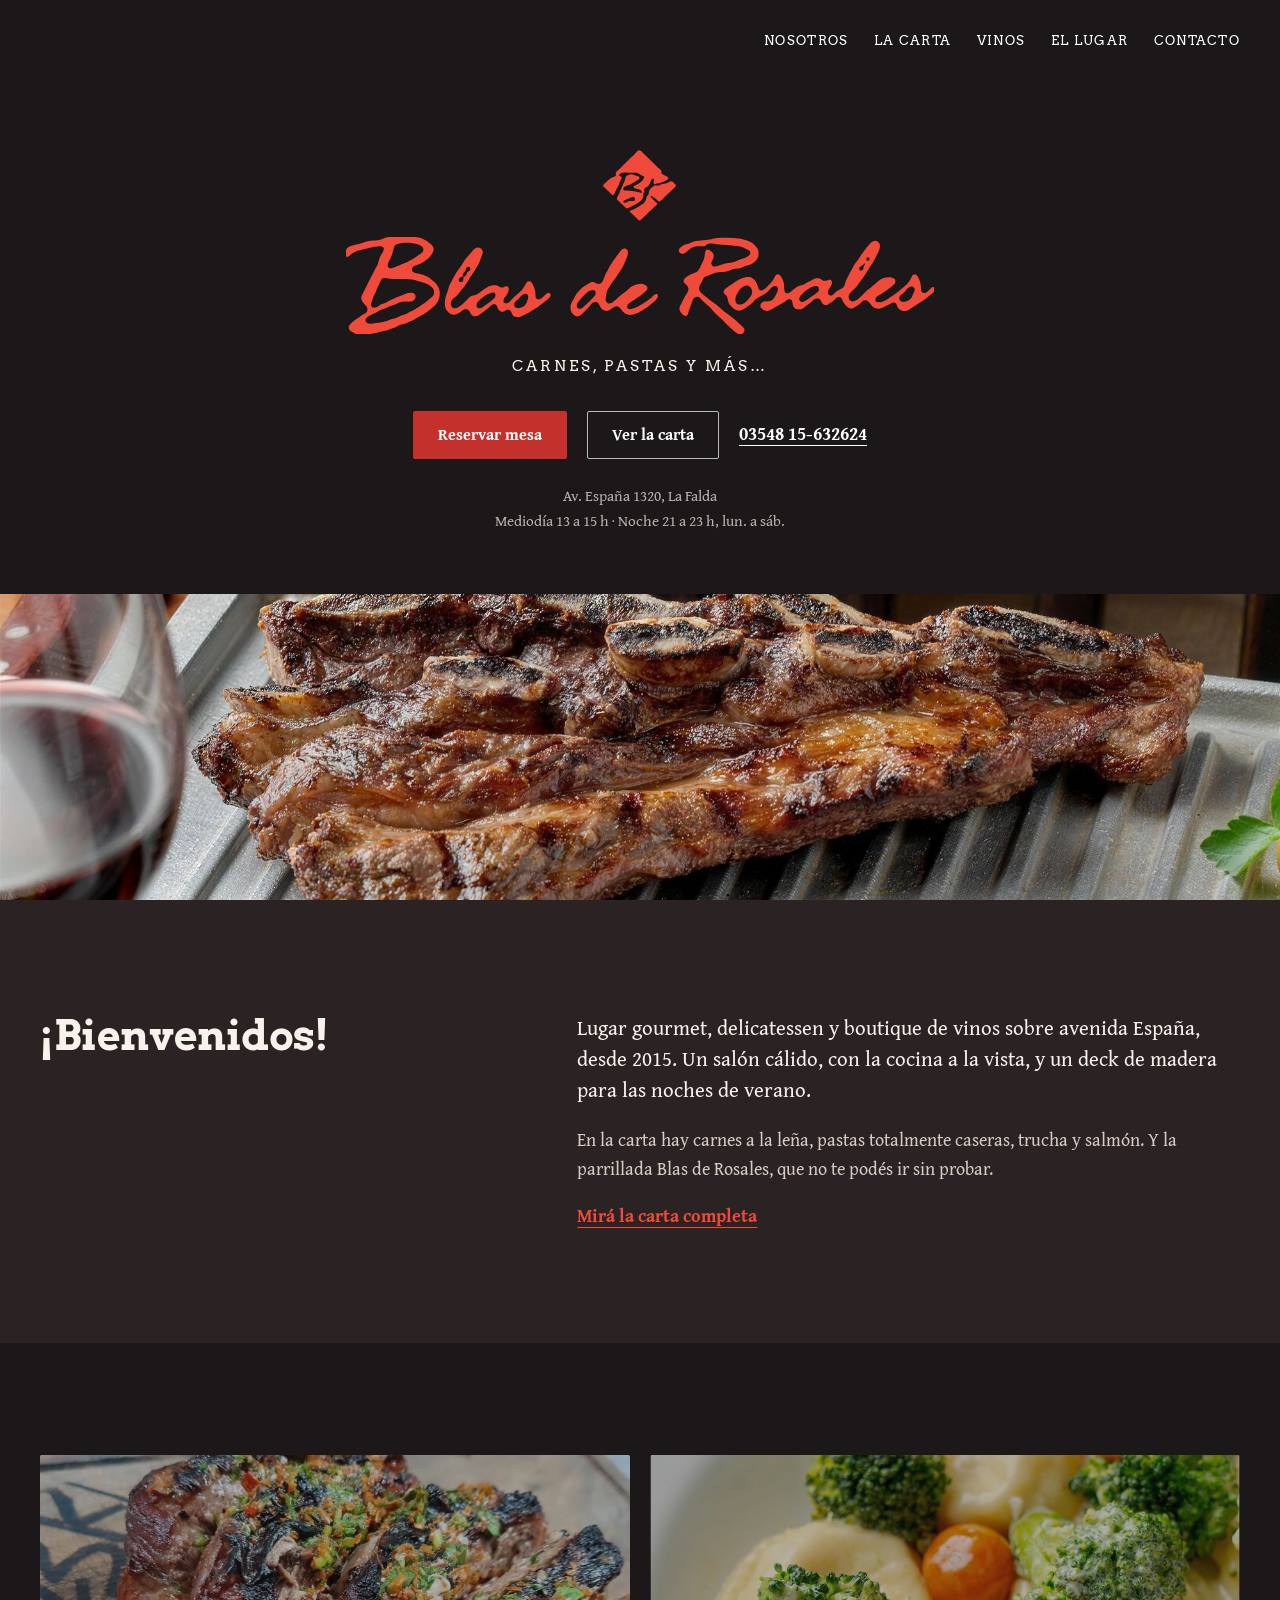
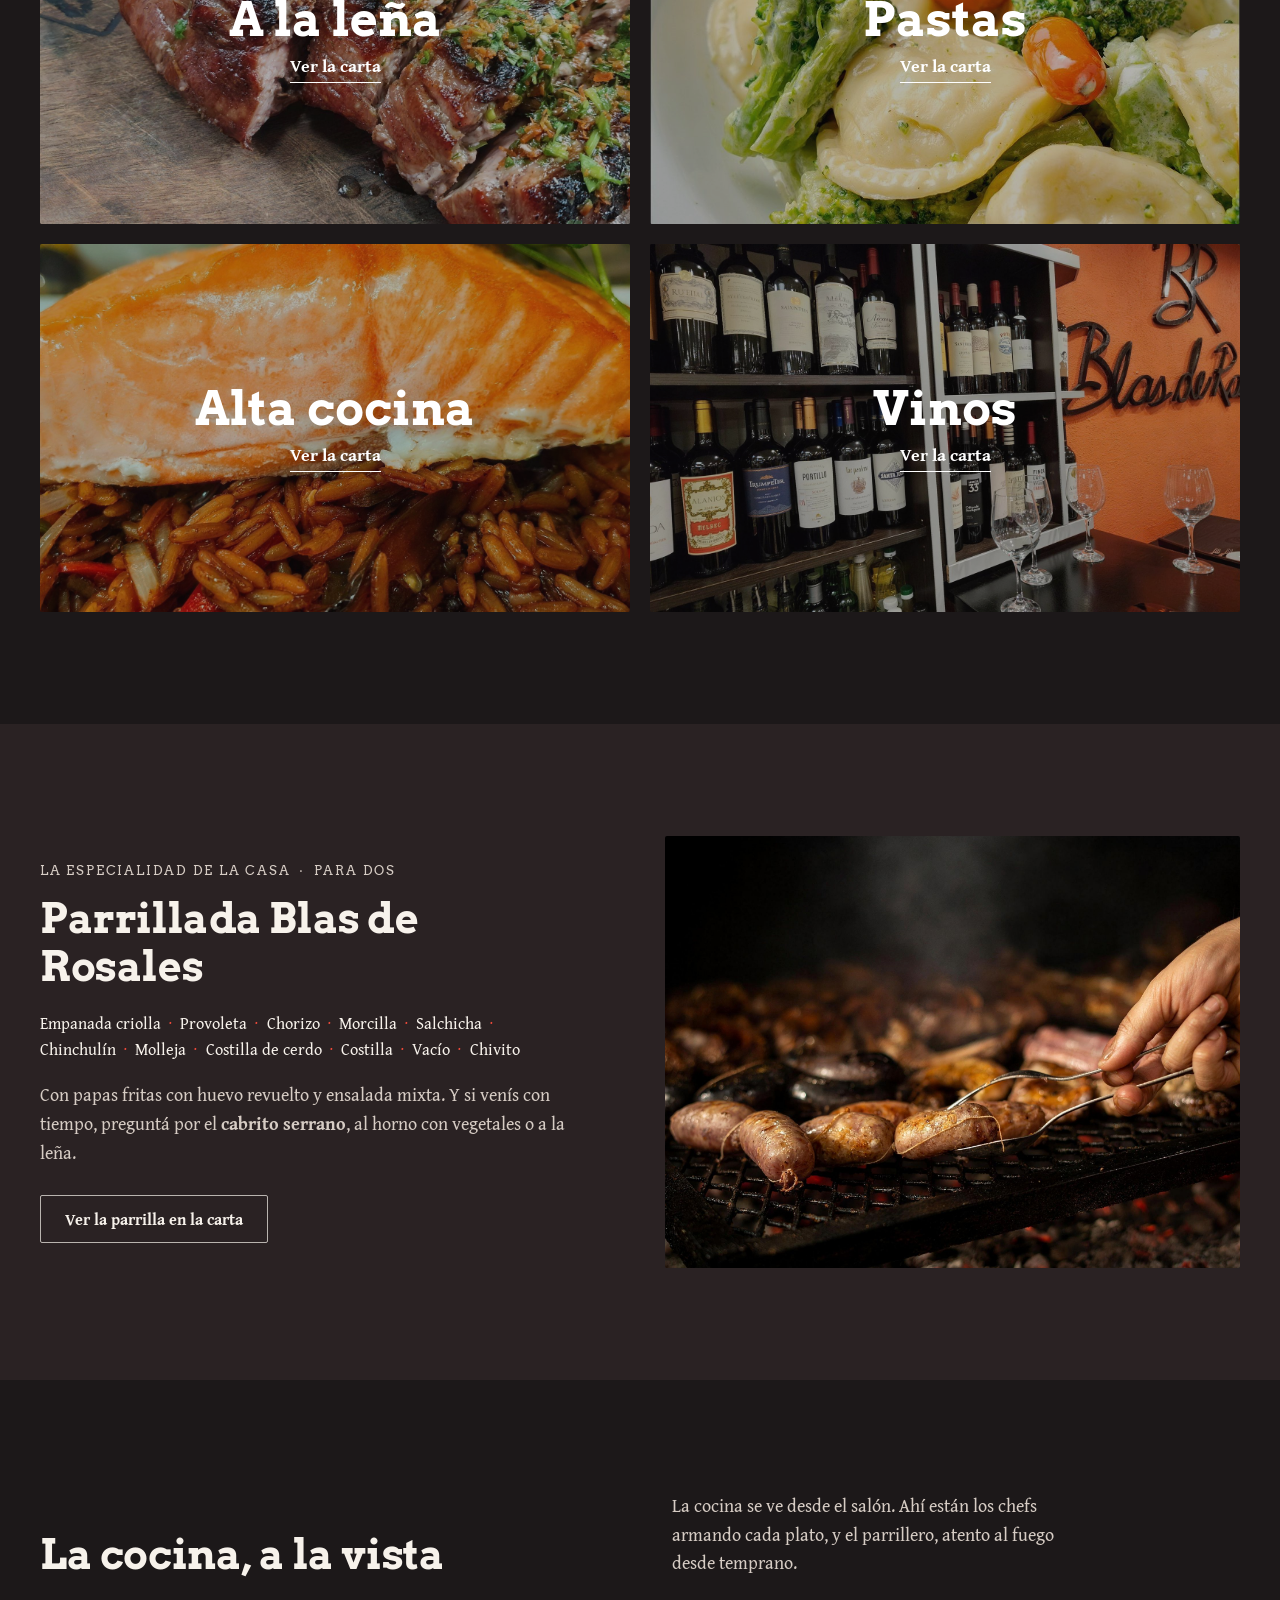
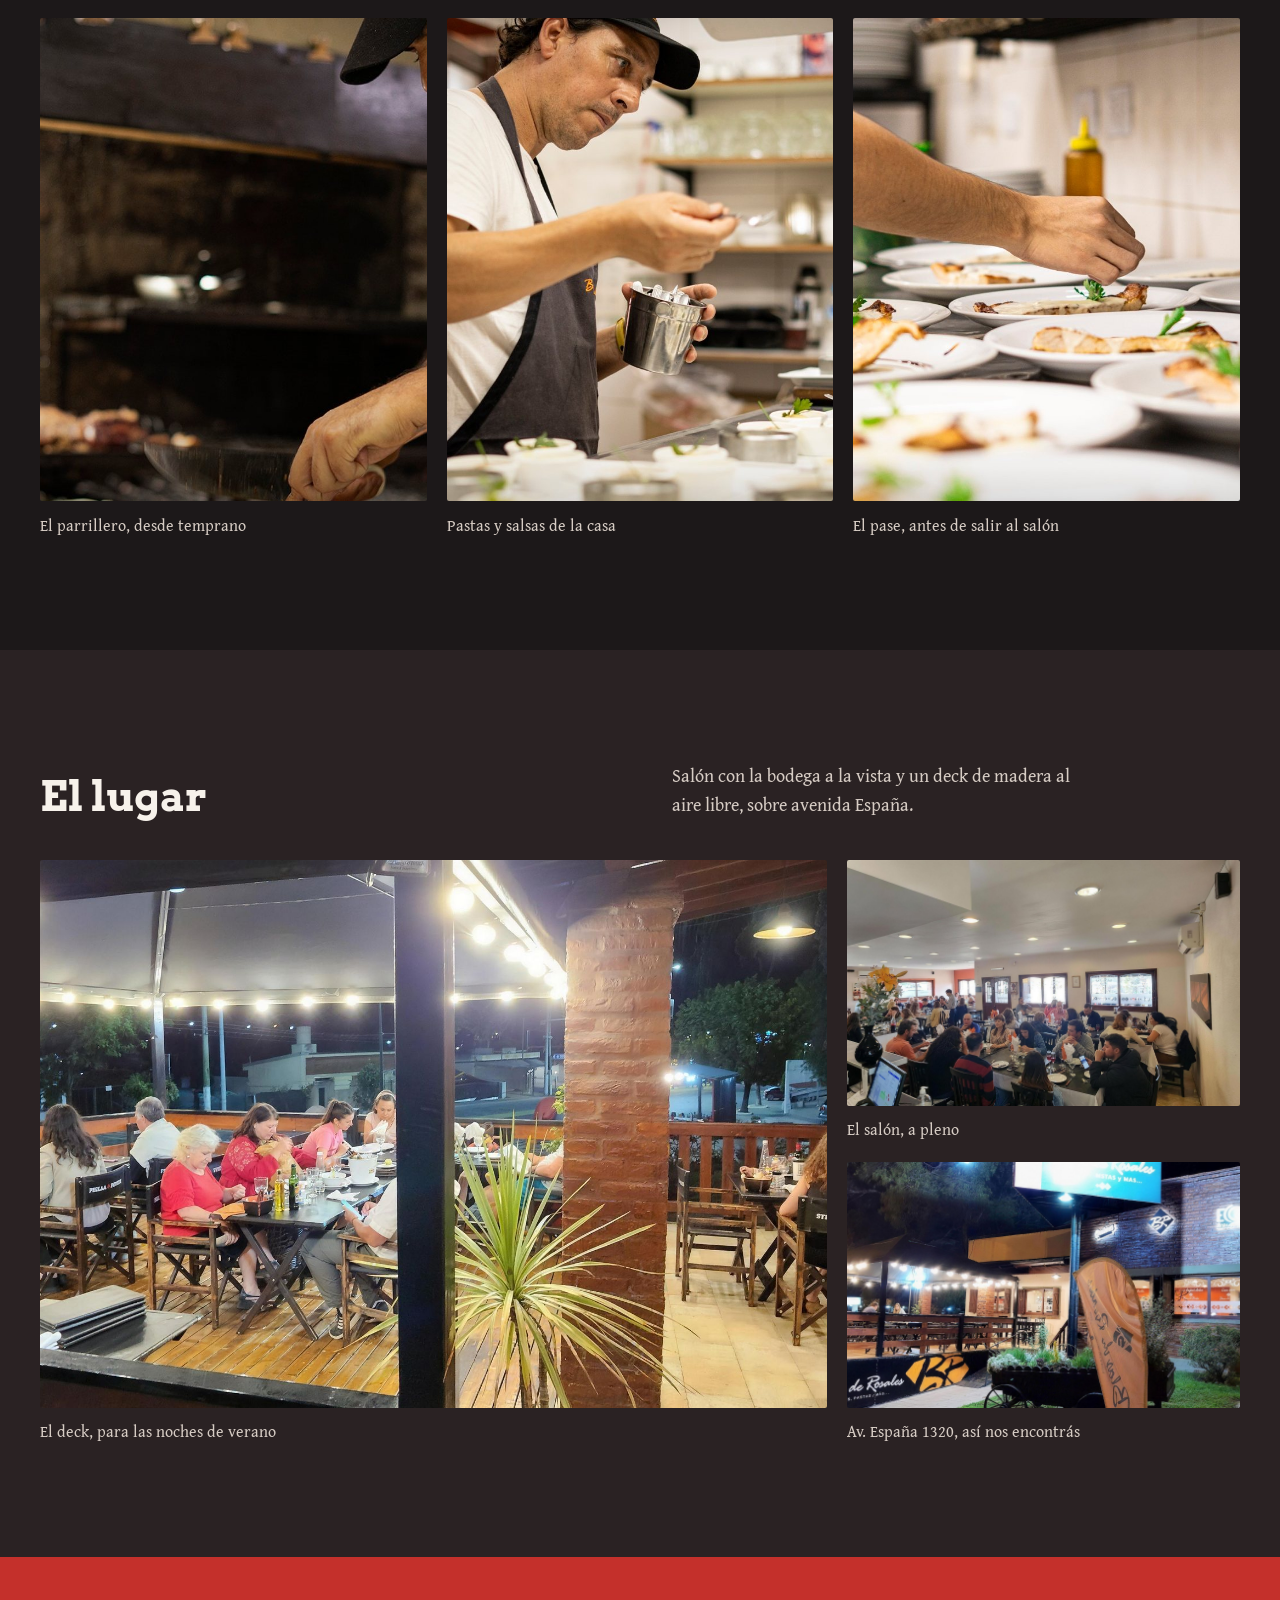
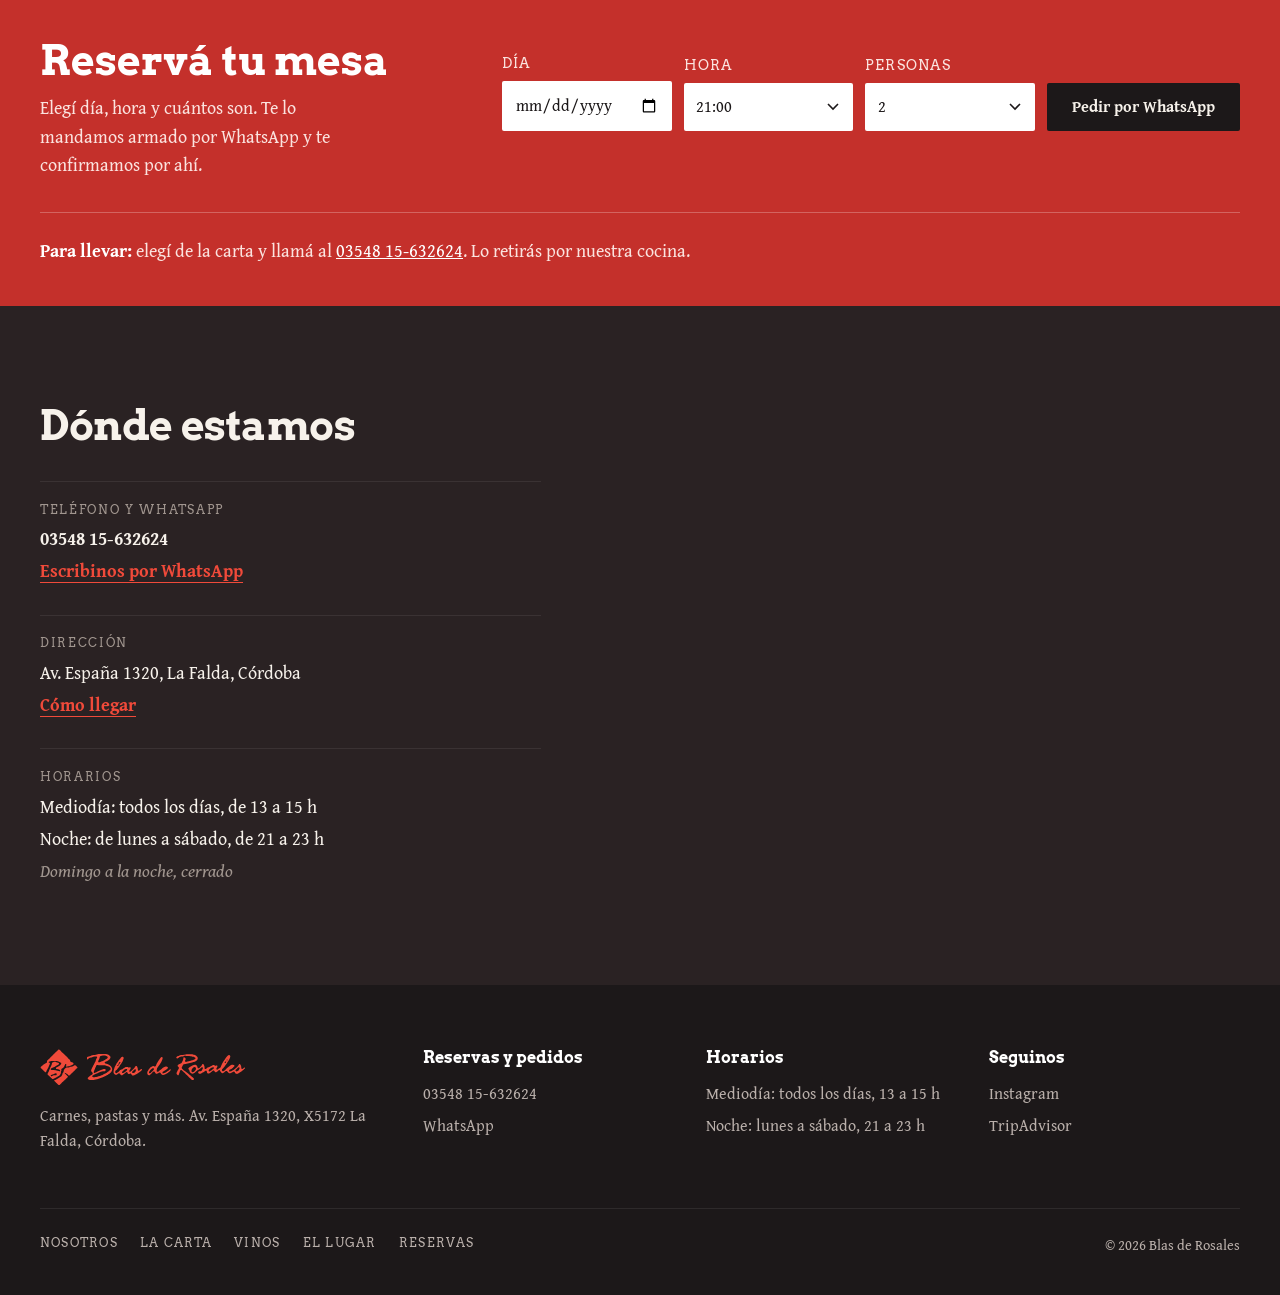
==== commit dd1a2306: "Prueba: todo el sitio en el negro de la portada (no se publicó) Fondo del sitio en el negro de la po" ====
--- a/index.html
+++ b/index.html
@@ -15,206 +15,266 @@
   <link rel="icon" href="img/icono.png" sizes="192x192">
   <link rel="preconnect" href="https://fonts.googleapis.com">
   <link rel="preconnect" href="https://fonts.gstatic.com" crossorigin>
-  <link href="https://fonts.googleapis.com/css2?family=Karla:ital,wght@0,400;0,500;0,700;1,400&family=Poppins:wght@200;300;400;500&display=swap" rel="stylesheet">
-  <link rel="stylesheet" href="css/mil.css?v=202609281200">
+  <link href="https://fonts.googleapis.com/css2?family=Arvo:wght@400;700&family=Gentium+Book+Plus:ital,wght@0,400;0,700;1,400;1,700&display=swap" rel="stylesheet">
+  <link rel="stylesheet" href="css/estilos.css?v=202609272300">
 </head>
-<body>
+<body class="con-portada">
 
   <a class="saltar" href="#contenido">Saltar al contenido</a>
 
-  <header class="nav" data-nav>
-    <div class="envoltura nav__fila">
-      <a class="nav__marca" href="#inicio" aria-label="Blas de Rosales, inicio">
-        <svg class="rombo" aria-hidden="true"><use href="img/logo/marca.svg#rombo"/></svg>
-        <svg class="nombre" aria-hidden="true"><use href="img/logo/marca.svg#nombre"/></svg>
+  <header class="cabecera" data-cabecera>
+    <div class="envoltura cabecera__fila">
+      <a class="marca" href="#inicio" aria-label="Blas de Rosales, inicio">
+        <svg class="marca__rombo" aria-hidden="true"><use href="img/logo/marca.svg#rombo"/></svg>
+        <svg class="marca__nombre" aria-hidden="true"><use href="img/logo/marca.svg#nombre"/></svg>
       </a>
-      <nav class="nav__enlaces" aria-label="Secciones">
-        <a href="#nosotros" data-ocultar>Nosotros</a>
-        <a href="#carta">La carta</a>
-        <a href="#vinos" data-ocultar>Vinos</a>
-        <a href="#contacto" data-ocultar>Contacto</a>
-        <a class="btn btn--rojo btn--chico" href="#reservas">Reservar mesa</a>
+      <button class="cabecera__menu" type="button" aria-expanded="false" aria-controls="navegacion" data-menu>
+        <span class="cabecera__menu-barras" aria-hidden="true"></span>
+        Menú
+      </button>
+      <nav id="navegacion" class="navegacion" aria-label="Secciones">
+        <ul>
+          <li><a href="#bienvenida">Nosotros</a></li>
+          <li><a href="carta.html">La carta</a></li>
+          <li><a href="carta.html#vinos">Vinos</a></li>
+          <li><a href="#lugar">El lugar</a></li>
+          <li><a href="#contacto">Contacto</a></li>
+        </ul>
+        <a class="btn btn--cabecera" href="#reservas">Reservar mesa</a>
       </nav>
     </div>
   </header>
 
   <main id="contenido">
 
-    <section id="inicio" class="hero">
-      <img class="hero__foto" src="img/parrilla-achuras.jpg" alt="Chorizos, morcillas y achuras dorándose sobre las brasas" fetchpriority="high">
-      <div class="hero__velo"></div>
-      <div class="envoltura hero__contenido">
-        <p class="hero__volanta">Restaurante en La Falda &nbsp;·&nbsp; desde 2015</p>
-        <h1 class="hero__marca">
-          <svg class="rombo" aria-hidden="true"><use href="img/logo/marca.svg#rombo"/></svg>
-          <svg class="nombre" role="img" aria-label="Blas de Rosales"><use href="img/logo/marca.svg#nombre"/></svg>
+    <!-- PORTADA: la tira -->
+    <section id="inicio" class="portada" aria-label="Blas de Rosales" data-portada>
+      <div class="envoltura portada__centro">
+        <h1 class="portada__marca">
+          <svg class="portada__rombo" aria-hidden="true"><use href="img/logo/marca.svg#rombo"/></svg>
+          <svg class="portada__nombre" role="img" aria-label="Blas de Rosales"><use href="img/logo/marca.svg#nombre"/></svg>
         </h1>
-        <p class="hero__frase">Carnes a la leña, pastas de la casa <em>y la bodega a la vista</em>.</p>
-        <div class="hero__acciones">
-          <a class="btn btn--rojo" href="#reservas">Reservar mesa</a>
-          <a class="btn btn--linea-clara" href="#carta">Ver la carta</a>
-        </div>
-      </div>
-    </section>
-
-    <section class="datos" aria-label="Horarios, dirección y reservas">
-      <dl class="envoltura datos__fila">
-        <div class="dato">
-          <dt>Horarios</dt>
-          <dd>Mediodía: todos los días, de 13 a 15 h<br>Noche: lunes a sábado, de 21 a 23 h</dd>
-        </div>
-        <div class="dato">
-          <dt>Dónde</dt>
-          <dd><a href="https://www.google.com/maps/dir/?api=1&amp;destination=Blas+de+Rosales,+Av.+Espa%C3%B1a+1320,+La+Falda" target="_blank" rel="noopener">Av. España 1320, La Falda</a><br>Salón y deck al aire libre</dd>
-        </div>
-        <div class="dato">
-          <dt>Reservas</dt>
-          <dd><a href="https://wa.me/5493548632624" target="_blank" rel="noopener">WhatsApp 03548 15-632624</a><br><a href="https://www.instagram.com/blasderosales/" target="_blank" rel="noopener">@blasderosales</a></dd>
-        </div>
-      </dl>
-    </section>
-
-    <section id="nosotros" class="nosotros envoltura" aria-labelledby="titulo-nosotros">
-      <div class="nosotros__grilla">
-        <div>
-          <h2 id="titulo-nosotros">Un salón con la cocina a la vista, y <em>un deck para las noches de verano</em>.</h2>
-          <p>Somos lugar gourmet, delicatessen y boutique de vinos sobre avenida España. Desde el salón se ve la cocina: los chefs armando cada plato y el parrillero, atento al fuego desde temprano.</p>
-          <p>En la carta hay carnes a la leña, pastas totalmente caseras, trucha, salmón y risottos. Y la parrillada Blas de Rosales, para dos, con achuras, cortes a la leña y ensalada.</p>
-          <p class="nosotros__nota">Si venís con tiempo, preguntá por el cabrito serrano: al horno con vegetales o a la leña.</p>
-        </div>
-        <figure class="nosotros__foto">
-          <img src="img/deck-noche.jpg" alt="El deck de madera de noche, con guirnaldas de luces y las mesas llenas" loading="lazy" width="2000" height="1000">
+        <p class="portada__lema">Carnes, pastas y más…</p>
+        <div class="portada__acciones">
+          <a class="btn btn--primario" href="#reservas">Reservar mesa</a>
+          <a class="btn btn--linea-clara" href="carta.html">Ver la carta</a>
+          <a class="enlace enlace--claro" href="tel:+5493548632624">03548 15-632624</a>
+        </div>
+        <p class="portada__horario"><span>Av. España 1320, La Falda</span><span>Mediodía 13 a 15 h · Noche 21 a 23&nbsp;h, lun. a&nbsp;sáb.</span></p>
+      </div>
+      <figure class="portada__tira"><img src="img/tira-plancha.jpg" alt="Tira de asado en la plancha, con una copa de vino tinto" fetchpriority="high"></figure>
+    </section>
+
+    <!-- BIENVENIDA -->
+    <section id="bienvenida" class="seccion bienvenida">
+      <div class="envoltura bienvenida__grilla">
+        <h2 class="titulo">¡Bienvenidos!</h2>
+        <div class="bienvenida__texto">
+          <p class="entrada">Lugar gourmet, delicatessen y boutique de vinos sobre avenida España, desde 2015. Un salón cálido, con la cocina a la vista, y un deck de madera para las noches de verano.</p>
+          <p>En la carta hay carnes a la leña, pastas totalmente caseras, trucha y salmón. Y la parrillada Blas de Rosales, que no te podés ir sin probar.</p>
+          <a class="enlace" href="carta.html">Mirá la carta completa</a>
+        </div>
+      </div>
+    </section>
+
+    <!-- CATEGORÍAS DE LA CARTA -->
+    <section class="categorias" aria-labelledby="titulo-categorias">
+      <div class="envoltura">
+        <h2 id="titulo-categorias" class="solo-lectores">La carta</h2>
+        <div class="categorias__grilla">
+          <a class="categoria" href="carta.html#lena">
+            <img src="img/carne-lena.jpg" alt="" loading="lazy">
+            <span class="categoria__marco">
+              <span class="categoria__nombre">A la leña</span>
+              <span class="categoria__ver">Ver la carta</span>
+            </span>
+          </a>
+          <a class="categoria" href="carta.html#pastas">
+            <img src="img/sorrentinos-brocoli.jpg" alt="" loading="lazy">
+            <span class="categoria__marco">
+              <span class="categoria__nombre">Pastas</span>
+              <span class="categoria__ver">Ver la carta</span>
+            </span>
+          </a>
+          <a class="categoria" href="carta.html#pescados">
+            <img src="img/salmon-blas.jpg" alt="" loading="lazy">
+            <span class="categoria__marco">
+              <span class="categoria__nombre">Alta cocina</span>
+              <span class="categoria__ver">Ver la carta</span>
+            </span>
+          </a>
+          <a class="categoria" href="carta.html#vinos">
+            <img src="img/vinos-pared.jpg" alt="" loading="lazy">
+            <span class="categoria__marco">
+              <span class="categoria__nombre">Vinos</span>
+              <span class="categoria__ver">Ver la carta</span>
+            </span>
+          </a>
+        </div>
+      </div>
+    </section>
+
+    <!-- ESPECIALIDAD -->
+    <section class="seccion seccion--crema especialidad" aria-labelledby="titulo-especialidad">
+      <div class="envoltura especialidad__grilla">
+        <div class="especialidad__texto">
+          <p class="antetitulo">La especialidad de la casa <span>·</span> para dos</p>
+          <h2 id="titulo-especialidad" class="titulo">Parrillada Blas de Rosales</h2>
+          <ul class="especialidad__lista">
+            <li>Empanada criolla</li><li>Provoleta</li><li>Chorizo</li><li>Morcilla</li><li>Salchicha</li><li>Chinchulín</li><li>Molleja</li><li>Costilla de cerdo</li><li>Costilla</li><li>Vacío</li><li>Chivito</li>
+          </ul>
+          <p>Con papas fritas con huevo revuelto y ensalada mixta. Y si venís con tiempo, preguntá por el <strong>cabrito serrano</strong>, al horno con vegetales o a la leña.</p>
+          <a class="btn btn--linea" href="carta.html#lena">Ver la parrilla en la carta</a>
+        </div>
+        <figure class="especialidad__foto">
+          <img src="img/parrilla-achuras.jpg" alt="Chorizos, morcillas y achuras dorándose sobre las brasas" loading="lazy" width="1080" height="837">
         </figure>
       </div>
     </section>
 
-    <section id="carta" class="carta" aria-labelledby="titulo-carta">
-      <div class="envoltura carta__cabeza">
-        <h2 id="titulo-carta">La carta</h2>
-      </div>
-      <div class="pestanas" role="tablist" aria-label="Secciones de la carta" data-pestanas>
-        <button class="pestana" type="button" role="tab" id="tab-entradas" aria-controls="entradas" aria-selected="true">Entradas</button>
-        <button class="pestana" type="button" role="tab" id="tab-ensaladas" aria-controls="ensaladas" aria-selected="false" tabindex="-1">Ensaladas</button>
-        <button class="pestana" type="button" role="tab" id="tab-alta-cocina" aria-controls="alta-cocina" aria-selected="false" tabindex="-1">Alta cocina</button>
-        <button class="pestana" type="button" role="tab" id="tab-pescados" aria-controls="pescados" aria-selected="false" tabindex="-1">Pescados</button>
-        <button class="pestana" type="button" role="tab" id="tab-pastas" aria-controls="pastas" aria-selected="false" tabindex="-1">Pastas</button>
-        <button class="pestana" type="button" role="tab" id="tab-minutas" aria-controls="minutas" aria-selected="false" tabindex="-1">Minutas</button>
-        <button class="pestana" type="button" role="tab" id="tab-lena" aria-controls="lena" aria-selected="false" tabindex="-1">A la leña</button>
-        <button class="pestana" type="button" role="tab" id="tab-postres" aria-controls="postres" aria-selected="false" tabindex="-1">Postres y café</button>
-        <button class="pestana" type="button" role="tab" id="tab-vinos" aria-controls="vinos" aria-selected="false" tabindex="-1">Vinos</button>
-        <button class="pestana" type="button" role="tab" id="tab-bebidas" aria-controls="bebidas" aria-selected="false" tabindex="-1">Bebidas</button>
-      </div>
-      <div class="envoltura carta__cuerpo">
-      <div class="panel" role="tabpanel" id="entradas" aria-labelledby="tab-entradas"><section class="grupo"><div class="grupo__cabeza"><h3>Calientes y frías</h3><span></span></div><ul class="platos"><li class="plato"><p class="plato__cabeza"><span class="plato__nombre">Bastoncitos de queso rebozados</span><span class="plato__marca">Recomendado</span></p></li><li class="plato"><p class="plato__cabeza"><span class="plato__nombre">Omelette</span></p><p class="plato__desc">Solo queso · Jamón y queso · Champignones y queso</p></li><li class="plato"><p class="plato__cabeza"><span class="plato__nombre">Empanadas criollas</span></p></li><li class="plato"><p class="plato__cabeza"><span class="plato__nombre">Gambas al ajillo</span></p></li><li class="plato"><p class="plato__cabeza"><span class="plato__nombre">Provoleta Blas de Rosales</span></p><p class="plato__desc">Queso provolone, panceta y morrones</p></li><li class="plato"><p class="plato__cabeza"><span class="plato__nombre">Flatbread</span><span class="plato__marca">Recomendado</span></p><p class="plato__desc">Pan chato saborizado, guarnecido con jamón crudo y vegetales</p></li><li class="plato"><p class="plato__cabeza"><span class="plato__nombre">Jamón crudo, palmitos y salsa golf</span></p></li><li class="plato"><p class="plato__cabeza"><span class="plato__nombre">Rabas</span></p><p class="plato__desc">Con papas fritas</p></li><li class="plato"><p class="plato__cabeza"><span class="plato__nombre">Langostinos apanados</span></p></li><li class="plato"><p class="plato__cabeza"><span class="plato__nombre">Fish &amp; Chips</span><span class="plato__marca">Recomendado</span></p><p class="plato__desc">Piezas de mar rebozadas con papas fritas</p></li><li class="plato"><p class="plato__cabeza"><span class="plato__nombre">Tortilla para uno</span></p><p class="plato__desc">Papas · Espinaca · Brócoli</p></li><li class="plato"><p class="plato__cabeza"><span class="plato__nombre">Revuelto Gramajo</span></p></li></ul></section></div>
-      <div class="panel" role="tabpanel" id="ensaladas" aria-labelledby="tab-ensaladas" hidden><section class="grupo"><div class="grupo__cabeza"><h3>Armala a tu gusto</h3><span></span></div><p class="grupo__nota">Elegí hasta 4 ingredientes</p><p class="grupo__texto">Tomate · Cebolla · Apio · Lechuga · Papa · Achicoria · Zanahoria · Rúcula · Remolacha</p><p class="grupo__nota">Adicionales con cargo: huevo duro, queso, atún, palmitos, tomates secos, champignon y palta.</p></section><section class="grupo"><div class="grupo__cabeza"><h3>Ensaladas especiales</h3><span></span></div><ul class="platos"><li class="plato"><p class="plato__cabeza"><span class="plato__nombre">Rúcula, parmesano y cherry</span></p></li><li class="plato"><p class="plato__cabeza"><span class="plato__nombre">Cantábrica</span><span class="plato__marca">Recomendado</span></p><p class="plato__desc">Hojas verdes, tomates cherry, croutons, dados de queso y tiras de pollo</p></li><li class="plato"><p class="plato__cabeza"><span class="plato__nombre">Tibia de vegetales</span><span class="plato__marca">Recomendado</span></p><p class="plato__desc">Grillados</p></li><li class="plato"><p class="plato__cabeza"><span class="plato__nombre">Hojas verdes, apio roquefort y crutones</span></p></li><li class="plato"><p class="plato__cabeza"><span class="plato__nombre">Salmón, hojas verdes, alcaparras y cherry</span></p><p class="plato__desc"><em>Sujeto a disponibilidad</em></p></li><li class="plato"><p class="plato__cabeza"><span class="plato__nombre">Papas perejil y morrones asados</span></p></li><li class="plato"><p class="plato__cabeza"><span class="plato__nombre">Crostinis</span></p><p class="plato__desc">Tostaditas con ajo, lechuga, tomate y huevo duro</p></li><li class="plato"><p class="plato__cabeza"><span class="plato__nombre">Ensalada del mar</span></p><p class="plato__desc">Rúcula, palmitos, kanikama y tomate</p></li></ul></section><section class="grupo"><div class="grupo__cabeza"><h3>Acompañamientos</h3><span></span></div><ul class="platos"><li class="plato"><p class="plato__cabeza"><span class="plato__nombre">Papas fritas</span></p><p class="plato__desc">Bastón · Española · Rejillas</p></li><li class="plato"><p class="plato__cabeza"><span class="plato__nombre">Papas fritas con huevos revueltos</span></p></li><li class="plato"><p class="plato__cabeza"><span class="plato__nombre">Papas al natural</span></p></li><li class="plato"><p class="plato__cabeza"><span class="plato__nombre">Papas a la crema</span></p></li><li class="plato"><p class="plato__cabeza"><span class="plato__nombre">Papas especiales</span></p><p class="plato__desc">Noisette · Bravas · Provenzal</p></li><li class="plato"><p class="plato__cabeza"><span class="plato__nombre">Puré</span></p><p class="plato__desc">Papas · Calabaza · Mixto</p></li><li class="plato"><p class="plato__cabeza"><span class="plato__nombre">Puré rústico</span></p><p class="plato__desc">Panceta y verdeo</p></li><li class="plato"><p class="plato__cabeza"><span class="plato__nombre">Puré de manzanas</span></p></li><li class="plato"><p class="plato__cabeza"><span class="plato__nombre">Timbal de arroz</span></p><p class="plato__desc">Arroz, verdeo y crema</p></li><li class="plato"><p class="plato__cabeza"><span class="plato__nombre">Espinacas a la crema</span></p></li><li class="plato"><p class="plato__cabeza"><span class="plato__nombre">Calabacines grillados</span></p><p class="plato__desc">Con manteca y azúcar negra</p></li><li class="plato"><p class="plato__cabeza"><span class="plato__nombre">Tomate a la italiana</span></p><p class="plato__desc">Grillados, gratinados con reggianito</p></li><li class="plato"><p class="plato__cabeza"><span class="plato__nombre">Papas rellenas Ros</span></p><p class="plato__desc">Con miel y ajo</p></li><li class="plato"><p class="plato__cabeza"><span class="plato__nombre">Papas Blas</span><span class="plato__marca">Recomendado</span></p><p class="plato__desc">Rellenas con manteca, queso, panceta tostada y cebollines</p></li><li class="plato"><p class="plato__cabeza"><span class="plato__nombre">Huevos fritos</span></p></li><li class="plato"><p class="plato__cabeza"><span class="plato__nombre">Mézclum</span></p><p class="plato__desc">De vegetales, naranja y miel</p></li></ul></section></div>
-      <div class="panel" role="tabpanel" id="alta-cocina" aria-labelledby="tab-alta-cocina" hidden><section class="grupo"><div class="grupo__cabeza"><h3>Carnes, cerdo y pollo</h3><span></span></div><ul class="platos"><li class="plato"><p class="plato__cabeza"><span class="plato__nombre">Bife de chorizo al chimichurri</span><span class="plato__marca">Recomendado</span></p><p class="plato__desc">Con papas bastón</p></li><li class="plato"><p class="plato__cabeza"><span class="plato__nombre">Colita de cuadril marinada</span></p><p class="plato__desc">Acompañada con vegetales · <em>Para 2 personas</em></p></li><li class="plato"><p class="plato__cabeza"><span class="plato__nombre">Entrecôte a la francesa</span></p><p class="plato__desc">Crema amostazada al Chardonnay y hongos en guarnición de papas gratinadas</p></li><li class="plato"><p class="plato__cabeza"><span class="plato__nombre">Entrecôte bacon</span><span class="plato__marca">Recomendado</span></p><p class="plato__desc">Con papas gratinadas</p></li><li class="plato"><p class="plato__cabeza"><span class="plato__nombre">Lomo a la pimienta</span></p><p class="plato__desc">Con papas a la crema</p></li><li class="plato"><p class="plato__cabeza"><span class="plato__nombre">Lomo al champignon</span></p><p class="plato__desc">Con papas noisette</p></li><li class="plato"><p class="plato__cabeza"><span class="plato__nombre">Lomo al roquefort</span></p><p class="plato__desc">Con papas rústicas</p></li><li class="plato"><p class="plato__cabeza"><span class="plato__nombre">Lomo en Malbec y frutos rojos</span><span class="plato__marca">Recomendado</span></p></li><li class="plato"><p class="plato__cabeza"><span class="plato__nombre">Lomo lardeado</span></p><p class="plato__desc">Con papas a la criolla</p></li><li class="plato"><p class="plato__cabeza"><span class="plato__nombre">Lomo Ros</span><span class="plato__marca">Recomendado</span></p><p class="plato__desc">Al provolone, con hojas verdes en guarnición de papas rellenas de ajo y miel</p></li><li class="plato"><p class="plato__cabeza"><span class="plato__nombre">Lomo strogonoff</span></p><p class="plato__desc">Con papas a la crema</p></li><li class="plato"><p class="plato__cabeza"><span class="plato__nombre">Mollejitas</span></p><p class="plato__desc">A la crema</p></li><li class="plato"><p class="plato__cabeza"><span class="plato__nombre">Mollejitas al champagne</span></p><p class="plato__desc">Con papas o arroz cremoso</p></li><li class="plato"><p class="plato__cabeza"><span class="plato__nombre">Pollo al curry</span><span class="plato__marca">Recomendado</span></p><p class="plato__desc">Con arroz salteado</p></li><li class="plato"><p class="plato__cabeza"><span class="plato__nombre">Pollo deshuesado a la naranja</span></p><p class="plato__desc">Con papas al natural</p></li><li class="plato"><p class="plato__cabeza"><span class="plato__nombre">Pollo deshuesado al ajillo</span></p><p class="plato__desc">Con papas a la gallega</p></li><li class="plato"><p class="plato__cabeza"><span class="plato__nombre">Pollo deshuesado al champignon</span></p><p class="plato__desc">Con papas españolas</p></li><li class="plato"><p class="plato__cabeza"><span class="plato__nombre">Pollo mediterráneo</span><span class="plato__marca">Recomendado</span></p><p class="plato__desc">Cherry, panceta, queso y champignones con papas gajo</p></li><li class="plato"><p class="plato__cabeza"><span class="plato__nombre">Cerdo a la mostaza</span></p><p class="plato__desc">Con papas noisette</p></li><li class="plato"><p class="plato__cabeza"><span class="plato__nombre">Cerdo agridulce</span></p><p class="plato__desc">Con mézclum de naranja a la miel</p></li><li class="plato"><p class="plato__cabeza"><span class="plato__nombre">Cerdo laqueado</span></p><p class="plato__desc">Con puré de manzanas</p></li><li class="plato"><p class="plato__cabeza"><span class="plato__nombre">Costillitas de cerdo al whisky</span><span class="plato__marca">Recomendado</span></p><p class="plato__desc">Con timbal de arroz</p></li></ul></section><section class="grupo"><div class="grupo__cabeza"><h3>Especialidades</h3><span></span></div><p class="grupo__nota">Sujeto a disponibilidad</p><ul class="platos"><li class="plato"><p class="plato__cabeza"><span class="plato__nombre">Chivito braseado con papas rústicas</span><span class="plato__marca">Recomendado</span></p><p class="plato__desc">Paleta de chivito braseado, vegetales</p></li><li class="plato"><p class="plato__cabeza"><span class="plato__nombre">Cordero al Oporto</span><span class="plato__marca">Recomendado</span></p><p class="plato__desc">Con higos y papas en gajo</p></li></ul></section></div>
-      <div class="panel" role="tabpanel" id="pescados" aria-labelledby="tab-pescados" hidden><section class="grupo"><ul class="platos"><li class="plato"><p class="plato__cabeza"><span class="plato__nombre">Cazuela de mariscos</span></p></li><li class="plato"><p class="plato__cabeza"><span class="plato__nombre">Filet de merluza a las finas hierbas</span></p></li><li class="plato"><p class="plato__cabeza"><span class="plato__nombre">Merluza a la romana</span></p><p class="plato__desc">Con puré</p></li><li class="plato"><p class="plato__cabeza"><span class="plato__nombre">Merluza a las finas hierbas</span></p><p class="plato__desc">Con papas noisette</p></li><li class="plato"><p class="plato__cabeza"><span class="plato__nombre">Papillot de merluza</span></p><p class="plato__desc">Cocción en paquete con roquefort y vegetales</p></li><li class="plato"><p class="plato__cabeza"><span class="plato__nombre">Papillot de surubí</span></p><p class="plato__desc">Cocción en paquete con roquefort y vegetales</p></li><li class="plato"><p class="plato__cabeza"><span class="plato__nombre">Ranas a la provenzal</span></p><p class="plato__desc">Con papas fritas</p></li><li class="plato"><p class="plato__cabeza"><span class="plato__nombre">Roulade de merluza y espinaca</span><span class="plato__marca">Recomendado</span></p><p class="plato__desc">Con vegetales</p></li><li class="plato"><p class="plato__cabeza"><span class="plato__nombre">Salmón rosado Blas</span><span class="plato__marca">Recomendado</span></p><p class="plato__desc">Grillado en guarnición de arroz salteado con verduras al wok</p></li><li class="plato"><p class="plato__cabeza"><span class="plato__nombre">Salmón rosado grillado</span></p><p class="plato__desc">Con papas gratinadass</p></li><li class="plato"><p class="plato__cabeza"><span class="plato__nombre">Sopa de pescado</span><span class="plato__marca">Recomendado</span></p><p class="plato__desc">Pescado, fumet y vegetales</p></li><li class="plato"><p class="plato__cabeza"><span class="plato__nombre">Trucha a la pimienta</span></p><p class="plato__desc">Con papas gratinadass</p></li></ul></section><p class="grupo__nota panel__aclaracion">Todos los lomos pueden cambiarse a entrecôte. Todas las carnes, pollos y pescados pueden ser simplemente grillados o a la leña.</p></div>
-      <div class="panel" role="tabpanel" id="pastas" aria-labelledby="tab-pastas" hidden><p class="panel__nota">Artesanales, de nuestros chefs.</p><section class="grupo"><div class="grupo__cabeza"><h3>Pastas</h3><span></span></div><ul class="platos"><li class="plato"><p class="plato__cabeza"><span class="plato__nombre">Crepes de mariscos</span><span class="plato__marca">Recomendado</span></p><p class="plato__desc">En salsa rosa</p></li><li class="plato"><p class="plato__cabeza"><span class="plato__nombre">Crepes de pollo</span></p><p class="plato__desc">Champignon y verdeo</p></li><li class="plato"><p class="plato__cabeza"><span class="plato__nombre">Ñoquis de papa</span></p></li><li class="plato"><p class="plato__cabeza"><span class="plato__nombre">Panzotis</span></p><p class="plato__desc">Rellenos de espinaca y seso</p></li><li class="plato"><p class="plato__cabeza"><span class="plato__nombre">Sorrentinos</span></p><p class="plato__desc">De espinacas y 4 quesos</p></li><li class="plato"><p class="plato__cabeza"><span class="plato__nombre">Sorrentinos</span><span class="plato__marca">Recomendado</span></p><p class="plato__desc">De calabaza y queso</p></li><li class="plato"><p class="plato__cabeza"><span class="plato__nombre">Sorrentinos</span></p><p class="plato__desc">De jamón y queso</p></li><li class="plato"><p class="plato__cabeza"><span class="plato__nombre">Sorrentinos</span></p><p class="plato__desc">De salmón</p></li><li class="plato"><p class="plato__cabeza"><span class="plato__nombre">Sorrentinos</span></p><p class="plato__desc">De ricotta y nuez</p></li><li class="plato"><p class="plato__cabeza"><span class="plato__nombre">Tallarines</span></p><p class="plato__desc">Al huevo</p></li><li class="plato"><p class="plato__cabeza"><span class="plato__nombre">Tallarines de remolacha</span><span class="plato__marca">Recomendado</span></p><p class="plato__desc">Salsa recomendada: crema, jamón crudo y verdeo</p></li><li class="plato"><p class="plato__cabeza"><span class="plato__nombre">Tallarines Di Mare</span></p><p class="plato__desc">Frutos del mar a la crema o salsa de tomate</p></li></ul></section><section class="grupo"><div class="grupo__cabeza"><h3>Salsas</h3><span></span></div><ul class="platos"><li class="plato"><p class="plato__cabeza"><span class="plato__nombre">Blas</span></p><p class="plato__desc">Panceta, ciboulette, crema y almendras</p></li><li class="plato"><p class="plato__cabeza"><span class="plato__nombre">Boloñesa</span></p></li><li class="plato"><p class="plato__cabeza"><span class="plato__nombre">Roquefort, 4 quesos, pesto y crema de verdeo</span></p></li><li class="plato"><p class="plato__cabeza"><span class="plato__nombre">Crema, rúcula y cherry</span></p></li><li class="plato"><p class="plato__cabeza"><span class="plato__nombre">Brócoli</span></p><p class="plato__desc">Crema y ajo</p></li><li class="plato"><p class="plato__cabeza"><span class="plato__nombre">Reducción de Malbec</span></p><p class="plato__desc">Con hongos</p></li><li class="plato"><p class="plato__cabeza"><span class="plato__nombre">Scarparo</span></p><p class="plato__desc">Jamón, fondue de tomate, panceta, crema, verdeo y albahaca</p></li><li class="plato"><p class="plato__cabeza"><span class="plato__nombre">Carbonara</span></p></li><li class="plato"><p class="plato__cabeza"><span class="plato__nombre">Ragout</span></p><p class="plato__desc">Carne vacuna</p></li><li class="plato"><p class="plato__cabeza"><span class="plato__nombre">Champignon</span></p></li><li class="plato"><p class="plato__cabeza"><span class="plato__nombre">Di Mare</span><span class="plato__marca">Recomendado</span></p><p class="plato__desc">Frutos del mar a la crema o salsa de tomate</p></li></ul></section><section class="grupo"><div class="grupo__cabeza"><h3>Risottos</h3><span></span></div><ul class="platos"><li class="plato"><p class="plato__cabeza"><span class="plato__nombre">Risotto con camarones</span></p><p class="plato__desc">Arroz, vegetales, camarones y crema</p></li><li class="plato"><p class="plato__cabeza"><span class="plato__nombre">Risotto de hongos</span></p></li><li class="plato"><p class="plato__cabeza"><span class="plato__nombre">Risotto de vegetales</span></p></li><li class="plato"><p class="plato__cabeza"><span class="plato__nombre">Risotto "Tony"</span><span class="plato__marca">Recomendado</span></p><p class="plato__desc">Arroz, camarones, hongos y crema</p></li></ul></section></div>
-      <div class="panel" role="tabpanel" id="minutas" aria-labelledby="tab-minutas" hidden><p class="panel__nota">Con papas fritas o ensalada mixta.</p><section class="grupo"><ul class="platos"><li class="plato"><p class="plato__cabeza"><span class="plato__nombre">Milanesa de ternera</span></p></li><li class="plato"><p class="plato__cabeza"><span class="plato__nombre">Milanesa napolitana</span></p></li><li class="plato"><p class="plato__cabeza"><span class="plato__nombre">Milanesa al roquefort</span></p></li><li class="plato"><p class="plato__cabeza"><span class="plato__nombre">Milanesa al provolone</span></p></li><li class="plato"><p class="plato__cabeza"><span class="plato__nombre">Suprema de pollo</span></p></li><li class="plato"><p class="plato__cabeza"><span class="plato__nombre">Suprema napolitana</span></p></li><li class="plato"><p class="plato__cabeza"><span class="plato__nombre">Suprema al roquefort</span></p></li><li class="plato"><p class="plato__cabeza"><span class="plato__nombre">Suprema al provolone</span></p></li><li class="plato"><p class="plato__cabeza"><span class="plato__nombre">Milanesa de merluza</span></p></li><li class="plato"><p class="plato__cabeza"><span class="plato__nombre">Milanesa de surubí</span></p></li></ul></section></div>
-      <div class="panel" role="tabpanel" id="lena" aria-labelledby="tab-lena" hidden><div class="recuadro"><p class="recuadro__para">Para dos</p><div><h4>Parrillada Blas de Rosales</h4><p>Empanada criolla, provoleta, chorizo, morcilla, salchicha, chinchulín, molleja, costilla de cerdo, costilla, vacío, chivito; papas fritas con huevo revuelto y ensalada mixta.</p></div></div><section class="grupo"><div class="grupo__cabeza"><h3>Carnes asadas a la leña</h3><span></span></div><ul class="platos"><li class="plato"><p class="plato__cabeza"><span class="plato__nombre">Cabrito serrano</span><span class="plato__marca">Recomendado</span></p><p class="plato__desc">Con empanada y papas fritas o ensalada mixta</p></li><li class="plato"><p class="plato__cabeza"><span class="plato__nombre">Entraña</span></p></li><li class="plato"><p class="plato__cabeza"><span class="plato__nombre">Bifecito de lomo</span></p><p class="plato__desc">Plancha o leña</p></li><li class="plato"><p class="plato__cabeza"><span class="plato__nombre">Entrecôte</span></p><p class="plato__desc">Plancha o leña</p></li><li class="plato"><p class="plato__cabeza"><span class="plato__nombre">Bife de chorizo</span></p><p class="plato__desc">Plancha o leña</p></li><li class="plato"><p class="plato__cabeza"><span class="plato__nombre">Tira de asado</span></p></li><li class="plato"><p class="plato__cabeza"><span class="plato__nombre">Vacío</span></p></li><li class="plato"><p class="plato__cabeza"><span class="plato__nombre">Costillas de cerdo</span></p></li><li class="plato"><p class="plato__cabeza"><span class="plato__nombre">Matambre de cerdo</span></p><p class="plato__desc">Al limón · Al roquefort</p></li><li class="plato"><p class="plato__cabeza"><span class="plato__nombre">Churrasquito de cerdo</span></p><p class="plato__desc">Plancha o leña</p></li></ul></section><section class="grupo"><div class="grupo__cabeza"><h3>Achuras</h3><span></span></div><ul class="platos"><li class="plato"><p class="plato__cabeza"><span class="plato__nombre">Tabla de achuras</span></p><p class="plato__desc">Chorizo, morcilla, salchicha, chinchulín y mollejas</p></li><li class="plato"><p class="plato__cabeza"><span class="plato__nombre">Molleja</span></p></li><li class="plato"><p class="plato__cabeza"><span class="plato__nombre">Chinchulín</span></p></li><li class="plato"><p class="plato__cabeza"><span class="plato__nombre">Salchicha parrillera</span></p></li><li class="plato"><p class="plato__cabeza"><span class="plato__nombre">Chorizo o morcilla</span></p></li></ul></section><section class="grupo"><div class="grupo__cabeza"><h3>Parrillada completa</h3><span></span></div><ul class="platos"><li class="plato"><p class="plato__cabeza"><span class="plato__nombre">Parrillada clásica para dos</span></p><p class="plato__desc">Chorizo, morcilla, chinchulín, costilla, vacío, costilla de cerdo</p></li><li class="plato"><p class="plato__cabeza"><span class="plato__nombre">Parrillada clásica para uno</span></p><p class="plato__desc">Chorizo, morcilla, chinchulín, costilla, vacío, costilla de cerdo</p></li><li class="plato"><p class="plato__cabeza"><span class="plato__nombre">Parrillada de vegetales</span></p></li></ul></section></div>
-      <div class="panel" role="tabpanel" id="postres" aria-labelledby="tab-postres" hidden><section class="grupo"><div class="grupo__cabeza"><h3>Postres</h3><span></span></div><ul class="platos"><li class="plato"><p class="plato__cabeza"><span class="plato__nombre">Panqueque</span></p><p class="plato__desc">Crema chantilly, dulce de leche y nueces</p></li><li class="plato"><p class="plato__cabeza"><span class="plato__nombre">Panqueque</span></p><p class="plato__desc">Helado, frutos rojos y crema chantilly</p></li><li class="plato"><p class="plato__cabeza"><span class="plato__nombre">Panqueque</span></p><p class="plato__desc">Helado, dulce de leche y salsa de chocolate</p></li><li class="plato"><p class="plato__cabeza"><span class="plato__nombre">Panqueque</span></p><p class="plato__desc">Dulce de leche con baño de chocolate</p></li><li class="plato"><p class="plato__cabeza"><span class="plato__nombre">Panqueque</span></p><p class="plato__desc">Dulce de leche y crema</p></li><li class="plato"><p class="plato__cabeza"><span class="plato__nombre">Tiramisú</span></p></li><li class="plato"><p class="plato__cabeza"><span class="plato__nombre">Crème brûlée</span></p></li><li class="plato"><p class="plato__cabeza"><span class="plato__nombre">Brownie con helado</span></p></li><li class="plato"><p class="plato__cabeza"><span class="plato__nombre">Frutas en almíbar</span></p><p class="plato__desc">Con crema o queso Tybo o cremoso</p></li><li class="plato"><p class="plato__cabeza"><span class="plato__nombre">Crepe</span></p><p class="plato__desc">De dulce de leche flambeado</p></li><li class="plato"><p class="plato__cabeza"><span class="plato__nombre">Batata o membrillo</span></p><p class="plato__desc">Con queso Tybo o fresco</p></li><li class="plato"><p class="plato__cabeza"><span class="plato__nombre">Copa tentación</span><span class="plato__marca">Recomendado</span></p><p class="plato__desc">Helado de vainilla, Irish Cream, Marroc y crema chantilly</p></li><li class="plato"><p class="plato__cabeza"><span class="plato__nombre">Copa Blas de Rosales</span><span class="plato__marca">Recomendado</span></p><p class="plato__desc">Helado, Irish Cream, almendras y crema chantilly</p></li><li class="plato"><p class="plato__cabeza"><span class="plato__nombre">Helado</span></p><p class="plato__desc">1 bocha · 2 bochas · 3 bochas</p></li><li class="plato"><p class="plato__cabeza"><span class="plato__nombre">Tortilla de manzana</span></p><p class="plato__desc">Panqueque con manzana flambeada al rhum</p></li><li class="plato"><p class="plato__cabeza"><span class="plato__nombre">Flan casero</span></p><p class="plato__desc">Con caramelo, crema y dulce de leche</p></li><li class="plato"><p class="plato__cabeza"><span class="plato__nombre">Don Pedro</span></p><p class="plato__desc">Helado, whisky, nueces y crema chantilly</p></li><li class="plato"><p class="plato__cabeza"><span class="plato__nombre">Copa chocolate</span></p><p class="plato__desc">Helado de chocolate, licor de chocolate y chantilly</p></li><li class="plato"><p class="plato__cabeza"><span class="plato__nombre">Copa Figs &amp; Cream</span></p><p class="plato__desc">Crema americana, higos, crema chantilly, chocolate y nueces</p></li><li class="plato"><p class="plato__cabeza"><span class="plato__nombre">Lemon Ice</span></p><p class="plato__desc">Helado de limón con champagne</p></li><li class="plato"><p class="plato__cabeza"><span class="plato__nombre">Bombón escocés, suizo o almendrado</span></p></li><li class="plato"><p class="plato__cabeza"><span class="plato__nombre">Copa de Nutella y Oreo</span></p></li><li class="plato"><p class="plato__cabeza"><span class="plato__nombre">Mixtura de frutas</span></p><p class="plato__desc">Sola o con helado</p></li></ul></section><section class="grupo"><div class="grupo__cabeza"><h3>Cafetería</h3><span></span></div><p class="grupo__nota">Adicional crema</p><ul class="platos"><li class="plato"><p class="plato__cabeza"><span class="plato__nombre">Café o cortado pocillo</span></p></li><li class="plato"><p class="plato__cabeza"><span class="plato__nombre">Café o cortado jarrito</span></p></li><li class="plato"><p class="plato__cabeza"><span class="plato__nombre">Té clásico, hierbas y saborizados</span></p></li><li class="plato"><p class="plato__cabeza"><span class="plato__nombre">Tés Inti Zen</span></p></li><li class="plato"><p class="plato__cabeza"><span class="plato__nombre">Café Blas de Rosales</span></p><p class="plato__desc">Leche condensada, café, coñac, canela, chocolate</p></li><li class="plato"><p class="plato__cabeza"><span class="plato__nombre">Cappuccino | Irlandés | Caribeño | Francés</span></p></li></ul></section></div>
-      <div class="panel" role="tabpanel" id="vinos" aria-labelledby="tab-vinos" hidden><section class="grupo"><div class="grupo__cabeza"><h3>Alta gama, de autor y recomendados</h3><span></span></div><ul class="platos"><li class="plato"><p class="plato__cabeza"><span class="plato__nombre">Finca La Linda</span></p><p class="plato__desc">Malbec · Cabernet Sauvignon</p></li><li class="plato"><p class="plato__cabeza"><span class="plato__nombre">Finca Las Perdices</span></p><p class="plato__desc">Malbec · Cabernet Sauvignon · Malbec por copa</p></li><li class="plato"><p class="plato__cabeza"><span class="plato__nombre">El Potrillo <span class="plato__bodega">Salentein</span></span></p><p class="plato__desc">Malbec · Pinot Noir · Dulce Natural</p></li><li class="plato"><p class="plato__cabeza"><span class="plato__nombre">Killka <span class="plato__bodega">Salentein</span></span></p><p class="plato__desc">Red Blend</p></li><li class="plato"><p class="plato__cabeza"><span class="plato__nombre">Callia <span class="plato__bodega">Salentein</span></span></p><p class="plato__desc">Malbec · Chardonnay</p></li><li class="plato"><p class="plato__cabeza"><span class="plato__nombre">Salentein Reserve <span class="plato__bodega">Salentein</span></span></p><p class="plato__desc">Malbec · Cabernet Sauvignon</p></li><li class="plato"><p class="plato__cabeza"><span class="plato__nombre">Saint Felicien <span class="plato__bodega">Catena Zapata</span></span></p><p class="plato__desc">Malbec · Cabernet Franc</p></li><li class="plato"><p class="plato__cabeza"><span class="plato__nombre">D.V. Catena <span class="plato__bodega">Catena Zapata</span></span></p><p class="plato__desc">Malbec-Malbec · Cabernet-Malbec</p></li><li class="plato"><p class="plato__cabeza"><span class="plato__nombre">Nicasia Vineyards <span class="plato__bodega">Catena Zapata</span></span></p><p class="plato__desc">Red Blend Malbec · Red Blend Cabernet Franc</p></li><li class="plato"><p class="plato__cabeza"><span class="plato__nombre">Alamos <span class="plato__bodega">Catena Zapata</span></span></p><p class="plato__desc">Malbec · Cabernet Sauvignon · Pinot Noir · Espumante Extra Brut / Brut Rosé</p></li><li class="plato"><p class="plato__cabeza"><span class="plato__nombre">Elementos <span class="plato__bodega">El Esteco</span></span></p><p class="plato__desc">Malbec · Tannat · Elementos 3/8</p></li><li class="plato"><p class="plato__cabeza"><span class="plato__nombre">Don David <span class="plato__bodega">El Esteco</span></span></p><p class="plato__desc">Malbec</p></li><li class="plato"><p class="plato__cabeza"><span class="plato__nombre">Luigi Bosca</span></p><p class="plato__desc">Malbec · Espumante Brut Nature</p></li><li class="plato"><p class="plato__cabeza"><span class="plato__nombre">Rutini <span class="plato__bodega">Rutini</span></span></p><p class="plato__desc">Malbec-Malbec · Cabernet-Malbec</p></li><li class="plato"><p class="plato__cabeza"><span class="plato__nombre">Trumpeter <span class="plato__bodega">Rutini</span></span></p><p class="plato__desc">Malbec</p></li><li class="plato"><p class="plato__cabeza"><span class="plato__nombre">Reto <span class="plato__bodega">Vicentin Family Wines</span></span></p><p class="plato__desc">Malbec orgánico y blend</p></li></ul></section><section class="grupo"><div class="grupo__cabeza"><h3>Bodegas clásicas</h3><span></span></div><ul class="platos"><li class="plato"><p class="plato__cabeza"><span class="plato__nombre">Norton</span></p><p class="plato__desc">Malbec · Cabernet Sauvignon · Chardonnay · Sauvignon Blanc</p></li><li class="plato"><p class="plato__cabeza"><span class="plato__nombre">Varietales especiales <span class="plato__bodega">Norton</span></span></p><p class="plato__desc">Mil Rosas · Cosecha Tardía (blanco o tinto)</p></li><li class="plato"><p class="plato__cabeza"><span class="plato__nombre">San Felipe <span class="plato__bodega">La Rural</span></span></p><p class="plato__desc">Caramañola Blanco · San Felipe Caramañola Blanco 3/8 · Caramañola Tinto · San Felipe Caramañola Tinto 3/8</p></li><li class="plato"><p class="plato__cabeza"><span class="plato__nombre">Etchart Privado <span class="plato__bodega">Etchart</span></span></p><p class="plato__desc">Torrontés</p></li><li class="plato"><p class="plato__cabeza"><span class="plato__nombre">Cafayate <span class="plato__bodega">Etchart</span></span></p><p class="plato__desc">Malbec · Cabernet Sauvignon</p></li><li class="plato"><p class="plato__cabeza"><span class="plato__nombre">Alaris <span class="plato__bodega">Trapiche</span></span></p><p class="plato__desc">Malbec · Cabernet Sauvignon · Sauvignon Blanc</p></li><li class="plato"><p class="plato__cabeza"><span class="plato__nombre">Chandon</span></p><p class="plato__desc">Castel Chandon Blanco · Valmont Tinto</p></li><li class="plato"><p class="plato__cabeza"><span class="plato__nombre">Latitud 33° <span class="plato__bodega">Chandon</span></span></p><p class="plato__desc">Malbec · Cabernet Sauvignon · Sauvignon Blanc</p></li><li class="plato"><p class="plato__cabeza"><span class="plato__nombre">Alma Mora <span class="plato__bodega">Finca Las Moras</span></span></p><p class="plato__desc">Malbec · Cabernet Sauvignon · Chardonnay</p></li><li class="plato"><p class="plato__cabeza"><span class="plato__nombre">DADA <span class="plato__bodega">Finca Las Moras</span></span></p><p class="plato__desc">Varietales</p></li><li class="plato"><p class="plato__cabeza"><span class="plato__nombre">Nieto Senetiner <span class="plato__bodega">Nieto Senetiner</span></span></p><p class="plato__desc">Malbec · Cabernet Sauvignon</p></li><li class="plato"><p class="plato__cabeza"><span class="plato__nombre">Benjamín Nieto Senetiner <span class="plato__bodega">Nieto Senetiner</span></span></p><p class="plato__desc">Malbec · Cabernet Sauvignon · Chardonnay</p></li><li class="plato"><p class="plato__cabeza"><span class="plato__nombre">Santa Julia</span></p><p class="plato__desc">Malbec · Cabernet Sauvignon · Syrah · Tempranillo · Chardonnay · Sauvignon Blanc</p></li><li class="plato"><p class="plato__cabeza"><span class="plato__nombre">Especiales <span class="plato__bodega">Santa Julia</span></span></p><p class="plato__desc">Chenin Dulce Natural · Dulce Tinto</p></li><li class="plato"><p class="plato__cabeza"><span class="plato__nombre">Uxmal <span class="plato__bodega">Catena Zapata</span></span></p><p class="plato__desc">Red Blend Malbec · Sauvignon Blanc-Sémillon</p></li></ul></section><p class="panel__frase">“El vino es el abrazo de las palabras, en su justa medida…”</p></div>
-      <div class="panel" role="tabpanel" id="bebidas" aria-labelledby="tab-bebidas" hidden><section class="grupo"><div class="grupo__cabeza"><h3>Bebidas sin alcohol</h3><span></span></div><ul class="platos platos--lista"><li class="plato"><p class="plato__cabeza"><span class="plato__nombre">Agua mineral con o sin gas 500 cc</span></p></li><li class="plato"><p class="plato__cabeza"><span class="plato__nombre">Gaseosas 330 cc (línea Coca-Cola)</span></p></li><li class="plato"><p class="plato__cabeza"><span class="plato__nombre">Gaseosas lata 350 cc (línea Coca-Cola)</span></p></li><li class="plato"><p class="plato__cabeza"><span class="plato__nombre">Saborizadas 500 cc (línea Coca-Cola)</span></p></li><li class="plato"><p class="plato__cabeza"><span class="plato__nombre">Jugo de naranja</span></p></li><li class="plato"><p class="plato__cabeza"><span class="plato__nombre">Jarra de limonada</span></p></li></ul></section><section class="grupo"><div class="grupo__cabeza"><h3>Cervezas</h3><span></span></div><ul class="platos platos--lista"><li class="plato"><p class="plato__cabeza"><span class="plato__nombre">Stella Artois 330 cc (rubia o negra)</span></p></li><li class="plato"><p class="plato__cabeza"><span class="plato__nombre">Stella Artois 1000 cc</span></p></li><li class="plato"><p class="plato__cabeza"><span class="plato__nombre">Andes 473 cc</span></p></li><li class="plato"><p class="plato__cabeza"><span class="plato__nombre">Andes 1000 cc</span></p></li><li class="plato"><p class="plato__cabeza"><span class="plato__nombre">Corona 750 cc</span></p></li><li class="plato"><p class="plato__cabeza"><span class="plato__nombre">Corona 330 cc</span></p></li></ul></section><section class="grupo"><div class="grupo__cabeza"><h3>Tragos</h3><span></span></div><ul class="platos platos--lista"><li class="plato"><p class="plato__cabeza"><span class="plato__nombre">Gancia con limón</span></p></li><li class="plato"><p class="plato__cabeza"><span class="plato__nombre">Gin tonic</span></p></li><li class="plato"><p class="plato__cabeza"><span class="plato__nombre">Campari con naranja</span></p></li><li class="plato"><p class="plato__cabeza"><span class="plato__nombre">Fernet con coca</span></p></li></ul></section><section class="grupo"><div class="grupo__cabeza"><h3>Espirituosas</h3><span></span></div><ul class="platos platos--lista"><li class="plato"><p class="plato__cabeza"><span class="plato__nombre">Baileys</span></p></li><li class="plato"><p class="plato__cabeza"><span class="plato__nombre">Tía María</span></p></li><li class="plato"><p class="plato__cabeza"><span class="plato__nombre">Reserva San Juan</span></p></li><li class="plato"><p class="plato__cabeza"><span class="plato__nombre">Cointreau</span></p></li><li class="plato"><p class="plato__cabeza"><span class="plato__nombre">Beefeater</span></p></li><li class="plato"><p class="plato__cabeza"><span class="plato__nombre">Absolut</span></p></li><li class="plato"><p class="plato__cabeza"><span class="plato__nombre">Havana Club</span></p></li><li class="plato"><p class="plato__cabeza"><span class="plato__nombre">Whiskies importados</span></p></li></ul></section><section class="grupo"><div class="grupo__cabeza"><h3>Espumantes</h3><span></span></div><ul class="platos platos--lista"><li class="plato"><p class="plato__cabeza"><span class="plato__nombre">Luigi Bosca</span></p></li><li class="plato"><p class="plato__cabeza"><span class="plato__nombre">Alamos</span></p></li><li class="plato"><p class="plato__cabeza"><span class="plato__nombre">Salentein</span></p></li><li class="plato"><p class="plato__cabeza"><span class="plato__nombre">Chandon</span></p></li><li class="plato"><p class="plato__cabeza"><span class="plato__nombre">Baron B</span></p></li><li class="plato"><p class="plato__cabeza"><span class="plato__nombre">Chandon 187</span></p></li><li class="plato"><p class="plato__cabeza"><span class="plato__nombre">Las Perdices</span></p></li><li class="plato"><p class="plato__cabeza"><span class="plato__nombre">Uxmal</span></p></li></ul></section></div>
-      </div>
-    </section>
-
-    <section id="reservas" class="noche reservas" aria-labelledby="titulo-reservas">
-      <div class="envoltura reservas__grilla">
-        <div class="reservas__texto">
-          <h2 id="titulo-reservas">Reservá tu mesa y <em>te confirmamos por WhatsApp</em>.</h2>
-          <p>Elegí el día, la hora y cuántos son. La página arma el mensaje y nosotros te respondemos por el mismo chat.</p>
-          <div class="condiciones">
-            <p class="condicion"><b>Grupos</b><span>Si son más de 8, contanos en las aclaraciones y armamos la mesa.</span></p>
-          </div>
-        </div>
-
-        <form class="formulario" data-reserva novalidate>
-          <div class="campo">
-            <label for="r-nombre">A nombre de</label>
-            <input id="r-nombre" name="nombre" type="text" autocomplete="name" placeholder="Nombre y apellido">
-          </div>
-          <div class="campos">
-            <div class="campo">
-              <label for="r-dia">Día</label>
-              <input id="r-dia" name="dia" type="date" required>
+    <!-- LA COCINA -->
+    <section class="seccion cocina" aria-labelledby="titulo-cocina">
+      <div class="envoltura">
+        <div class="seccion__cabeza">
+          <h2 id="titulo-cocina" class="titulo">La cocina, a la vista</h2>
+          <p>La cocina se ve desde el salón. Ahí están los chefs armando cada plato, y el parrillero, atento al fuego desde temprano.</p>
+        </div>
+        <div class="tres-fotos">
+          <figure><img src="img/parrillero.jpg" alt="El parrillero acomodando las brasas bajo la parrilla" loading="lazy"><figcaption>El parrillero, desde temprano</figcaption></figure>
+          <figure><img src="img/chef.jpg" alt="Uno de los chefs terminando un plato en la cocina" loading="lazy"><figcaption>Pastas y salsas de la casa</figcaption></figure>
+          <figure><img src="img/linea-emplatado.jpg" alt="Platos emplatados en fila listos para salir al salón" loading="lazy"><figcaption>El pase, antes de salir al salón</figcaption></figure>
+        </div>
+      </div>
+    </section>
+
+    <!-- EL LUGAR -->
+    <section id="lugar" class="seccion seccion--crema lugar" aria-labelledby="titulo-lugar">
+      <div class="envoltura">
+        <div class="seccion__cabeza">
+          <h2 id="titulo-lugar" class="titulo">El lugar</h2>
+          <p>Salón con la bodega a la vista y un deck de madera al aire libre, sobre avenida España.</p>
+        </div>
+        <div class="lugar__grilla">
+          <figure><img src="img/deck-noche.jpg" alt="El deck de madera al aire libre, de noche, con las mesas llenas" loading="lazy"><figcaption>El deck, para las noches de verano</figcaption></figure>
+          <figure><img class="lugar__salon" src="img/salon-lleno.jpg" alt="El salón lleno" loading="lazy"><figcaption>El salón, a pleno</figcaption></figure>
+          <figure><img src="img/fachada-noche.jpg" alt="Frente del restaurante sobre avenida España, iluminado de noche" loading="lazy"><figcaption>Av. España 1320, así nos encontrás</figcaption></figure>
+        </div>
+      </div>
+    </section>
+
+    <!-- RESERVAS -->
+    <section id="reservas" class="reservas" aria-labelledby="titulo-reservas">
+      <div class="envoltura reservas__fila">
+        <div class="reservas__encabezado">
+          <h2 id="titulo-reservas">Reservá tu mesa</h2>
+          <p>Elegí día, hora y cuántos son. Te lo mandamos armado por WhatsApp y te confirmamos por ahí.</p>
+        </div>
+        <form class="reserva" data-reserva novalidate>
+          <label class="campo">
+            <span>Día</span>
+            <input type="date" name="dia" required>
+          </label>
+          <label class="campo">
+            <span>Hora</span>
+            <select name="hora" required>
+              <optgroup label="Mediodía">
+                <option>13:00</option><option>13:30</option><option>14:00</option><option>14:30</option>
+              </optgroup>
+              <optgroup label="Noche">
+                <option selected>21:00</option><option>21:30</option><option>22:00</option><option>22:30</option>
+              </optgroup>
+            </select>
+          </label>
+          <label class="campo">
+            <span>Personas</span>
+            <select name="personas" required>
+              <option>1</option><option selected>2</option><option>3</option><option>4</option><option>5</option><option>6</option><option>7</option><option>8</option><option value="más de 8">Más de 8</option>
+            </select>
+          </label>
+          <button class="btn btn--tinta" type="submit">Pedir por WhatsApp</button>
+          <p class="reserva__aviso" data-aviso role="status"></p>
+        </form>
+      </div>
+      <div class="envoltura reservas__llevar">
+        <p><strong>Para llevar:</strong> elegí de la carta y llamá al <a href="tel:+5493548632624">03548 15-632624</a>. Lo retirás por nuestra cocina.</p>
+      </div>
+    </section>
+
+    <!-- CONTACTO -->
+    <section id="contacto" class="contacto" aria-labelledby="titulo-contacto">
+      <div class="envoltura contacto__grilla">
+        <div class="contacto__datos">
+          <h2 id="titulo-contacto" class="titulo">Dónde estamos</h2>
+          <dl class="datos">
+            <div>
+              <dt>Teléfono y WhatsApp</dt>
+              <dd><a href="tel:+5493548632624">03548 15-632624</a></dd>
+              <dd><a class="enlace" href="https://wa.me/5493548632624" target="_blank" rel="noopener">Escribinos por WhatsApp</a></dd>
             </div>
-            <div class="campo">
-              <label for="r-hora">Hora</label>
-              <select id="r-hora" name="hora" required>
-                <optgroup label="Mediodía">
-                  <option>13:00</option><option>13:30</option><option>14:00</option><option>14:30</option>
-                </optgroup>
-                <optgroup label="Noche" data-noche>
-                  <option selected>21:00</option><option>21:30</option><option>22:00</option><option>22:30</option>
-                </optgroup>
-              </select>
+            <div>
+              <dt>Dirección</dt>
+              <dd>Av. España 1320, La Falda, Córdoba</dd>
+              <dd><a class="enlace" href="https://www.google.com/maps/dir/?api=1&amp;destination=Blas+de+Rosales,+Av.+Espa%C3%B1a+1320,+La+Falda" target="_blank" rel="noopener">Cómo llegar</a></dd>
             </div>
-          </div>
-          <div class="campo">
-            <span class="campo__etiqueta" id="r-personas">Personas</span>
-            <div class="opciones" role="radiogroup" aria-labelledby="r-personas">
-              <label class="opcion"><input type="radio" name="personas" value="1"><span>1</span></label>
-              <label class="opcion"><input type="radio" name="personas" value="2" checked><span>2</span></label>
-              <label class="opcion"><input type="radio" name="personas" value="3"><span>3</span></label>
-              <label class="opcion"><input type="radio" name="personas" value="4"><span>4</span></label>
-              <label class="opcion"><input type="radio" name="personas" value="5"><span>5</span></label>
-              <label class="opcion"><input type="radio" name="personas" value="6"><span>6</span></label>
-              <label class="opcion"><input type="radio" name="personas" value="7"><span>7</span></label>
-              <label class="opcion"><input type="radio" name="personas" value="8"><span>8</span></label>
-              <label class="opcion"><input type="radio" name="personas" value="más de 8"><span>+8</span></label>
+            <div>
+              <dt>Horarios</dt>
+              <dd>Mediodía: todos los días, de 13 a 15 h</dd>
+              <dd>Noche: de lunes a sábado, de 21 a 23 h</dd>
+              <dd class="datos__nota">Domingo a la noche, cerrado</dd>
             </div>
-          </div>
-          <div class="campo">
-            <label for="r-notas">Aclaraciones</label>
-            <textarea id="r-notas" name="notas" placeholder="En el deck si se puede, silla para bebé, un cumpleaños…"></textarea>
-          </div>
-          <button class="btn btn--rojo formulario__enviar" type="submit">Enviar reserva por WhatsApp</button>
-          <p class="formulario__aviso" data-aviso role="status"></p>
-        </form>
-      </div>
-    </section>
-
-    <div class="tira noche" aria-label="Algunos platos">
-      <img src="img/carne-lena.jpg" alt="Carne a la leña cortada en tiras, con chimichurri" loading="lazy">
-      <img src="img/sorrentinos-brocoli.jpg" alt="Sorrentinos caseros con brócoli y tomates cherry" loading="lazy">
-      <img src="img/salmon-blas.jpg" alt="Salmón grillado sobre arroz" loading="lazy">
-      <img src="img/cava.jpg" alt="La cava de vinos del salón" loading="lazy">
-    </div>
+          </dl>
+        </div>
+        <div class="contacto__mapa">
+          <iframe title="Mapa: Blas de Rosales, Av. España 1320, La Falda" src="https://www.google.com/maps?q=Blas+de+Rosales,+Av.+Espa%C3%B1a+1320,+La+Falda,+C%C3%B3rdoba&amp;z=16&amp;output=embed" loading="lazy" referrerpolicy="no-referrer-when-downgrade"></iframe>
+        </div>
+      </div>
+    </section>
 
   </main>
 
-  <footer id="contacto" class="noche pie">
+  <footer class="pie">
     <div class="envoltura pie__grilla">
       <div class="pie__marca">
-        <a class="nav__marca" href="#inicio" aria-label="Blas de Rosales, inicio">
-          <svg class="rombo" aria-hidden="true"><use href="img/logo/marca.svg#rombo"/></svg>
-          <svg class="nombre" aria-hidden="true"><use href="img/logo/marca.svg#nombre"/></svg>
+        <a class="marca" href="#inicio" aria-label="Blas de Rosales, inicio">
+          <svg class="marca__rombo" aria-hidden="true"><use href="img/logo/marca.svg#rombo"/></svg>
+          <svg class="marca__nombre" aria-hidden="true"><use href="img/logo/marca.svg#nombre"/></svg>
         </a>
-        <p>Carnes a la leña y pastas caseras en La Falda, desde 2015.</p>
+        <p>Carnes, pastas y más. Av. España 1320, X5172 La Falda, Córdoba.</p>
       </div>
       <div>
-        <h2 class="pie__titulo">La Falda</h2>
-        <address>
-          Av. España 1320<br>
-          X5172 La Falda, Córdoba<br>
-          <a href="tel:+5493548632624">03548 15-632624</a><br>
-          <a href="https://www.google.com/maps/dir/?api=1&amp;destination=Blas+de+Rosales,+Av.+Espa%C3%B1a+1320,+La+Falda" target="_blank" rel="noopener">Cómo llegar</a>
-        </address>
+        <h2 class="pie__titulo">Reservas y pedidos</h2>
+        <p><a href="tel:+5493548632624">03548 15-632624</a></p>
+        <p><a href="https://wa.me/5493548632624" target="_blank" rel="noopener">WhatsApp</a></p>
+      </div>
+      <div>
+        <h2 class="pie__titulo">Horarios</h2>
+        <p>Mediodía: todos los días, 13 a 15 h</p>
+        <p>Noche: lunes a sábado, 21 a 23 h</p>
       </div>
       <div>
         <h2 class="pie__titulo">Seguinos</h2>
-        <p>
-          <a href="https://www.instagram.com/blasderosales/" target="_blank" rel="noopener">Instagram</a><br>
-          <a href="https://www.tripadvisor.com.ar/Restaurant_Review-g312770-d8609450-Reviews-Blas_de_Rosales-La_Falda_Province_of_Cordoba_Central_Argentina.html" target="_blank" rel="noopener">TripAdvisor</a>
-        </p>
+        <p><a href="https://www.instagram.com/blasderosales/" target="_blank" rel="noopener">Instagram</a></p>
+        <p><a href="https://www.tripadvisor.com.ar/Restaurant_Review-g312770-d8609450-Reviews-Blas_de_Rosales-La_Falda_Province_of_Cordoba_Central_Argentina.html" target="_blank" rel="noopener">TripAdvisor</a></p>
       </div>
     </div>
     <div class="envoltura pie__base">
-      <span>© <span data-anio>2026</span> Blas de Rosales</span>
-      <span>Domingo a la noche, cerrado</span>
+      <ul class="pie__nav">
+        <li><a href="#bienvenida">Nosotros</a></li>
+        <li><a href="carta.html">La carta</a></li>
+        <li><a href="carta.html#vinos">Vinos</a></li>
+        <li><a href="#lugar">El lugar</a></li>
+        <li><a href="#reservas">Reservas</a></li>
+      </ul>
+      <p>© <span data-anio>2026</span> Blas de Rosales</p>
     </div>
   </footer>
 
-  <script src="js/mil.js?v=202609281200" defer></script>
+  <!-- Barra fija para celular -->
+  <div class="barra-movil" data-barra>
+    <a class="btn btn--linea-clara" href="tel:+5493548632624">Llamar</a>
+    <a class="btn btn--primario" href="https://wa.me/5493548632624?text=Hola!%20Quiero%20reservar%20una%20mesa" target="_blank" rel="noopener">Reservar por WhatsApp</a>
+  </div>
+
+  <script src="js/sitio.js?v=202609272300" defer></script>
 </body>
 </html>
--- a/css/estilos.css
+++ b/css/estilos.css
@@ -0,0 +1,451 @@
+/* Blas de Rosales — estructura de partida: SteakBreak; portada: la tira */
+
+:root {
+  --tinta: #1c1819;         /* el negro de la portada: fondo del sitio */
+  --fondo-alt: #2a2223;     /* secciones alternas */
+  --claro: #f7f2eb;         /* títulos y texto destacado */
+  --texto: #d6ccc4;
+  --gris: #a1968f;
+  --linea: #3a3233;
+  --crema: #f7f2eb;
+  --blanco: #fff;
+  --rojo: #c4302b;          /* fondo de botones y de la franja de reservas */
+  --rojo-oscuro: #9f2420;
+  --rojo-marca: #f04a3a;    /* el del logo: acentos y enlaces sobre el negro */
+  --terracota: #e0825a;
+
+  --f-titulos: "Arvo", Georgia, serif;
+  --f-texto: "Gentium Book Plus", Georgia, serif;
+
+  --radio: 2px;
+  --ancho: 1200px;
+  --alto-cabecera: 80px;
+}
+
+*, *::before, *::after { box-sizing: border-box; }
+html { scroll-behavior: smooth; scroll-padding-top: calc(var(--alto-cabecera) + 12px); }
+@media (prefers-reduced-motion: reduce) { html { scroll-behavior: auto; } }
+
+body {
+  margin: 0;
+  font-family: var(--f-texto);
+  font-size: 1.125rem;
+  line-height: 1.6;
+  color: var(--texto);
+  background: var(--tinta);
+  -webkit-font-smoothing: antialiased;
+}
+img { display: block; max-width: 100%; height: auto; }
+a { color: inherit; }
+h1, h2, h3 { font-family: var(--f-titulos); color: var(--claro); line-height: 1.15; margin: 0 0 .5em; font-weight: 700; }
+p { margin: 0 0 1em; }
+
+.envoltura { width: min(100% - 2.5rem, var(--ancho)); margin-inline: auto; }
+.solo-lectores { position: absolute; width: 1px; height: 1px; overflow: hidden; clip: rect(0 0 0 0); white-space: nowrap; }
+.saltar { position: absolute; left: 1rem; top: -4rem; background: var(--tinta); color: #fff; padding: .6rem 1rem; z-index: 100; }
+.saltar:focus { top: 1rem; }
+:focus-visible { outline: 2px solid currentColor; outline-offset: 3px; }
+
+/* ---------- Botones ---------- */
+.btn {
+  display: inline-flex;
+  align-items: center;
+  justify-content: center;
+  min-height: 3rem;
+  padding: .7rem 1.5rem;
+  border: 1px solid transparent;
+  border-radius: var(--radio);
+  font: 700 1rem/1.2 var(--f-texto);
+  text-decoration: none;
+  cursor: pointer;
+  transition: color .2s, background-color .2s, border-color .2s;
+}
+.btn--primario { background: var(--rojo); color: #fff; }
+.btn--primario:hover { background: var(--rojo-oscuro); }
+.btn--primario:active { background: #861d1a; }
+.btn--tinta { background: var(--tinta); color: var(--crema); }
+.btn--tinta:hover { background: #000; }
+.btn--tinta:active { background: #332c2d; }
+.btn--linea { border-color: rgba(247,242,235,.7); color: var(--claro); }
+.btn--linea:hover { background: var(--claro); color: var(--tinta); }
+.btn--linea:active { background: #fff; color: var(--tinta); }
+.btn--linea-clara { border-color: rgba(255,255,255,.7); color: #fff; }
+.btn--linea-clara:hover { background: #fff; color: var(--tinta); }
+
+.enlace {
+  font-weight: 700;
+  color: var(--rojo-marca);
+  text-decoration: underline;
+  text-decoration-thickness: 1px;
+  text-underline-offset: .3em;
+}
+.enlace:hover { color: #ff7466; text-decoration-thickness: 2px; }
+.enlace--tinta, .enlace--tinta:hover { color: var(--claro); }
+.enlace--claro, .enlace--claro:hover { color: #fff; }
+
+.antetitulo {
+  font-family: var(--f-titulos);
+  font-size: .8rem;
+  letter-spacing: .14em;
+  text-transform: uppercase;
+  color: var(--rojo-marca);
+  margin-bottom: .9rem;
+}
+.antetitulo span { margin: 0 .3em; }
+
+.titulo { font-size: clamp(2rem, 3.2vw, 2.75rem); letter-spacing: -.01em; }
+
+/* ---------- Cabecera ---------- */
+.cabecera {
+  position: fixed;
+  inset: 0 0 auto;
+  z-index: 50;
+  color: #fff;
+  background: var(--tinta);
+  transition: background-color .25s, color .25s;
+}
+.cabecera__fila { display: flex; align-items: center; justify-content: space-between; height: var(--alto-cabecera); gap: 2rem; }
+
+.marca { display: flex; align-items: center; gap: .55rem; color: var(--rojo-marca); text-decoration: none; transition: opacity .25s; }
+.marca__rombo { width: 38px; aspect-ratio: 632 / 606; fill: currentColor; }
+.marca__nombre { width: 158px; aspect-ratio: 2543 / 421; fill: currentColor; }
+
+.navegacion { display: flex; align-items: center; gap: 2rem; }
+.navegacion ul { display: flex; gap: 1.6rem; list-style: none; margin: 0; padding: 0; }
+.navegacion ul a {
+  font-family: var(--f-titulos);
+  font-size: .8rem;
+  letter-spacing: .1em;
+  text-transform: uppercase;
+  text-decoration: none;
+  padding: .4rem 0;
+  border-bottom: 1px solid transparent;
+}
+.navegacion ul a:hover, .navegacion ul a[aria-current] { border-bottom-color: currentColor; }
+.btn--cabecera { min-height: 2.5rem; padding: .45rem 1.1rem; font-size: .95rem; background: var(--rojo); color: #fff; }
+.btn--cabecera:hover { background: var(--rojo-oscuro); }
+
+/* Sobre la portada: sin logo (la portada es el logo) ni botón, letras blancas */
+.cabecera.is-solida { box-shadow: 0 1px 0 var(--linea); }
+.con-portada .cabecera:not(.is-solida) { background: var(--tinta); }
+.con-portada .cabecera:not(.is-solida) .marca { opacity: 0; pointer-events: none; }
+.con-portada .cabecera:not(.is-solida) .btn--cabecera { display: none; }
+.con-portada .cabecera:not(.is-solida) .cabecera__menu { border-color: rgba(255,255,255,.7); }
+
+.cabecera__menu {
+  display: none;
+  align-items: center;
+  gap: .6rem;
+  margin-left: auto;
+  background: none;
+  border: 1px solid currentColor;
+  border-radius: var(--radio);
+  color: inherit;
+  font: 700 .95rem var(--f-texto);
+  padding: .5rem .9rem;
+  cursor: pointer;
+}
+.cabecera__menu-barras, .cabecera__menu-barras::before, .cabecera__menu-barras::after {
+  display: block; width: 18px; height: 2px; background: currentColor; position: relative;
+}
+.cabecera__menu-barras::before, .cabecera__menu-barras::after { content: ""; position: absolute; left: 0; }
+.cabecera__menu-barras::before { top: -6px; }
+.cabecera__menu-barras::after { top: 6px; }
+
+@media (max-width: 960px) {
+  :root { --alto-cabecera: 68px; }
+  .cabecera__menu { display: inline-flex; }
+  .marca__rombo { width: 32px; }
+  .marca__nombre { width: 132px; }
+  .navegacion {
+    position: fixed;
+    inset: var(--alto-cabecera) 0 auto;
+    flex-direction: column;
+    align-items: stretch;
+    gap: 1.25rem;
+    padding: 1rem 1.25rem 2rem;
+    background: var(--tinta);
+    color: #fff;
+    display: none;
+  }
+  .navegacion.is-abierta { display: flex; }
+  .navegacion ul { flex-direction: column; gap: 0; }
+  .navegacion ul a { display: block; padding: .9rem 0; font-size: 1rem; border-bottom: 1px solid rgba(255,255,255,.1); }
+  .navegacion ul a:hover { border-bottom-color: rgba(255,255,255,.1); color: var(--rojo-marca); }
+  .navegacion .btn--cabecera { min-height: 3rem; }
+  .cabecera.is-menu { background: var(--tinta) !important; color: #fff !important; }
+  .cabecera.is-menu .marca { opacity: 1 !important; }
+}
+
+/* ---------- Portada: el mantel ---------- */
+.portada { background: var(--tinta); color: var(--crema); min-height: max(680px, min(100svh, 900px)); display: grid; grid-template-rows: 1fr auto; }
+.portada__centro { align-self: center; text-align: center; padding: calc(var(--alto-cabecera) + 2.5rem) 0 2rem; }
+.portada__marca { margin: 0; display: flex; flex-direction: column; align-items: center; gap: 1rem; color: var(--rojo-marca); animation: aparecer .6s ease-out both; }
+.portada__rombo { height: 72px; aspect-ratio: 632 / 606; fill: currentColor; }
+.portada__nombre { width: clamp(320px, 46vw, 680px); aspect-ratio: 2543 / 421; fill: currentColor; }
+.portada__lema { margin: 1.25rem 0 0; font-family: var(--f-titulos); font-size: .95rem; letter-spacing: .2em; text-transform: uppercase; }
+.portada__acciones { display: flex; flex-wrap: wrap; justify-content: center; align-items: center; gap: 1rem 1.25rem; margin-top: 2rem; }
+.portada__horario { margin: 1.6rem 0 0; font-size: .95rem; line-height: 1.6; color: #b9afaa; }
+.portada__horario span { display: block; }
+.portada__tira { margin: 0; }
+.portada__tira img { display: block; width: 100%; height: clamp(240px, 34vh, 340px); object-fit: cover; object-position: 55% 60%; }
+@keyframes aparecer { from { opacity: 0; } to { opacity: 1; } }
+@media (prefers-reduced-motion: reduce) { .portada__marca { animation: none; } }
+
+/* ---------- Secciones ---------- */
+.seccion { padding: clamp(4.5rem, 9vw, 7rem) 0; position: relative; }
+.seccion--crema { background: var(--fondo-alt); }
+.seccion__cabeza { display: grid; grid-template-columns: 1fr 1fr; gap: 1rem 4rem; align-items: end; margin-bottom: 2.5rem; }
+.seccion__cabeza .titulo { margin: 0; }
+.seccion__cabeza p { margin: 0; color: var(--texto); max-width: 46ch; }
+
+/* Bienvenida */
+.bienvenida { background: var(--fondo-alt); }
+.bienvenida__grilla { display: grid; grid-template-columns: 1fr 1.4fr; gap: 2rem 4rem; align-items: start; }
+.entrada { font-size: 1.3rem; line-height: 1.5; color: var(--claro); }
+
+/* Categorías */
+.categorias { padding: clamp(4.5rem, 9vw, 7rem) 0; }
+.categorias__grilla { display: grid; grid-template-columns: 1fr 1fr; gap: 1.25rem; }
+.categoria {
+  position: relative;
+  display: block;
+  aspect-ratio: 16 / 10;
+  overflow: hidden;
+  border-radius: var(--radio);
+  text-decoration: none;
+  color: #fff;
+  background: var(--tinta);
+}
+.categoria img { width: 100%; height: 100%; object-fit: cover; transition: transform .8s ease; }
+.categoria::after { content: ""; position: absolute; inset: 0; background: rgba(20,16,17,.32); transition: background-color .3s; }
+.categoria:hover img { transform: scale(1.04); }
+.categoria:hover::after { background: rgba(20,16,17,.45); }
+.categoria__marco {
+  position: absolute;
+  inset: 1rem;
+  z-index: 1;
+  display: flex;
+  flex-direction: column;
+  align-items: center;
+  justify-content: center;
+  gap: .6rem;
+  text-align: center;
+}
+.categoria__nombre { font-family: var(--f-titulos); font-weight: 700; font-size: clamp(2rem, 4vw, 3rem); line-height: 1; }
+.categoria__ver { font-weight: 700; font-size: 1.1rem; border-bottom: 1px solid currentColor; padding-bottom: 2px; }
+
+/* Especialidad */
+.especialidad__grilla { display: grid; grid-template-columns: 1fr 1.05fr; gap: clamp(2rem, 6vw, 5rem); align-items: center; }
+.especialidad__lista { list-style: none; margin: 0 0 1.2rem; padding: 0; display: flex; flex-wrap: wrap; font-size: 1.02rem; color: var(--claro); }
+.especialidad__lista li:not(:last-child)::after { content: "·"; margin: 0 .5em; color: var(--rojo-marca); }
+.especialidad__texto > p { color: var(--texto); }
+.especialidad__texto .btn { margin-top: .6rem; }
+.especialidad__foto { margin: 0; }
+.especialidad__foto img { width: 100%; aspect-ratio: 4 / 3; object-fit: cover; border-radius: var(--radio); }
+
+/* Tres fotos con epígrafe (cocina y lugar) */
+.tres-fotos { display: grid; grid-template-columns: repeat(3, 1fr); gap: 1.25rem; }
+.tres-fotos figure { margin: 0; }
+.tres-fotos img { width: 100%; aspect-ratio: 4 / 5; object-fit: cover; border-radius: var(--radio); }
+/* El lugar: grilla asimétrica, el deck grande y dos apiladas */
+.lugar__grilla { display: grid; grid-template-columns: 2fr 1fr; grid-template-rows: auto auto; gap: 1.25rem; }
+.lugar__grilla figure { margin: 0; display: flex; flex-direction: column; }
+.lugar__grilla figure:first-child { grid-row: span 2; }
+.lugar__grilla img { width: 100%; flex: 1; min-height: 0; aspect-ratio: 16 / 10; object-fit: cover; border-radius: var(--radio); }
+.lugar__grilla figure:first-child img { aspect-ratio: auto; height: 100%; }
+.lugar__grilla figcaption { margin-top: .7rem; font-size: 1rem; color: var(--texto); }
+.lugar__salon { object-position: 60% 20%; }
+.tres-fotos figcaption { margin-top: .7rem; font-size: 1rem; color: var(--texto); }
+
+/* Reservas */
+.reservas { background: var(--rojo); color: #fff; padding: clamp(3.5rem, 7vw, 5rem) 0 2.5rem; }
+.reservas__fila { display: grid; grid-template-columns: .8fr 1.4fr; gap: 2.5rem; align-items: center; }
+.reservas h2 { color: #fff; font-size: clamp(2rem, 3.2vw, 2.75rem); margin-bottom: .6rem; }
+.reservas__encabezado p { color: #fbe3df; margin: 0; max-width: 36ch; }
+.reserva { display: grid; grid-template-columns: repeat(3, 1fr) auto; gap: .75rem; align-items: end; }
+.campo { display: grid; gap: .35rem; min-width: 0; }
+.campo span { font-size: .85rem; font-family: var(--f-titulos); letter-spacing: .08em; text-transform: uppercase; color: #fbe3df; }
+.campo input, .campo select {
+  display: block;
+  width: 100%;
+  min-width: 0;
+  max-width: 100%;
+  min-height: 3rem;
+  margin: 0;
+  padding: .6rem .8rem;
+  border: 0;
+  border-radius: var(--radio);
+  background: #fff;
+  color: var(--tinta);
+  font: 1rem var(--f-texto);
+  line-height: 1.8rem;
+  -webkit-appearance: none;
+  appearance: none;
+}
+/* Safari en iPhone le da ancho propio al campo de fecha: se anula para que no pise al de al lado */
+.campo input[type="date"]::-webkit-date-and-time-value { text-align: left; margin: 0; }
+.campo select {
+  padding-right: 2.2rem;
+  background: #fff url("data:image/svg+xml,%3Csvg xmlns='http://www.w3.org/2000/svg' width='12' height='8' viewBox='0 0 12 8'%3E%3Cpath d='M1 1l5 5 5-5' fill='none' stroke='%231c1819' stroke-width='1.6'/%3E%3C/svg%3E") no-repeat right .9rem center;
+}
+.reservas :focus-visible { outline-color: #fff; }
+.reserva__aviso { grid-column: 1 / -1; margin: 0; min-height: 1.4em; font-size: .95rem; }
+.reservas__llevar { margin-top: 2rem; padding-top: 1.5rem; border-top: 1px solid rgba(255,255,255,.25); }
+.reservas__llevar p { margin: 0; color: #fbe3df; }
+.reservas__llevar strong, .reservas__llevar a { color: #fff; }
+
+/* Contacto */
+.contacto { background: var(--fondo-alt); padding: clamp(4rem, 8vw, 6rem) 0; }
+.contacto__grilla { display: grid; grid-template-columns: 1fr 1.3fr; gap: 3rem; align-items: stretch; }
+.datos { margin: 2rem 0 0; display: grid; gap: 1.6rem; }
+.datos div { padding-top: 1.1rem; border-top: 1px solid var(--linea); }
+.datos dt { font-family: var(--f-titulos); font-size: .75rem; letter-spacing: .14em; text-transform: uppercase; color: var(--gris); margin-bottom: .4rem; }
+.datos dd { margin: 0 0 .2rem; color: var(--claro); }
+.datos dd a:not(.enlace) { text-decoration: none; font-weight: 700; }
+.datos dd a:not(.enlace):hover { color: var(--rojo-marca); }
+.datos__nota { color: var(--gris) !important; font-style: italic; }
+.contacto__mapa { min-height: 360px; }
+.contacto__mapa iframe { width: 100%; height: 100%; min-height: 360px; border: 0; border-radius: var(--radio); filter: grayscale(1) invert(.9) contrast(.85); display: block; }
+
+/* Pie */
+.pie { background: var(--tinta); color: #b9afaa; font-size: 1rem; padding: 4rem 0 2rem; }
+.pie__grilla { display: grid; grid-template-columns: 1.4fr 1fr 1fr 1fr; gap: 2rem; }
+.pie__marca .marca { margin-bottom: 1.1rem; }
+.pie__titulo { color: #fff; font-size: 1rem; margin-bottom: .9rem; }
+.pie p { margin: 0 0 .4rem; }
+.pie a { text-decoration: none; }
+.pie a:hover { color: var(--rojo-marca); }
+.pie__base { margin-top: 3rem; padding-top: 1.5rem; border-top: 1px solid rgba(255,255,255,.08); display: flex; flex-wrap: wrap; justify-content: space-between; gap: 1rem; font-size: .9rem; }
+.pie__nav { display: flex; flex-wrap: wrap; gap: .4rem 1.4rem; list-style: none; margin: 0; padding: 0; font-family: var(--f-titulos); font-size: .76rem; letter-spacing: .1em; text-transform: uppercase; }
+
+/* Barra fija en celular */
+.barra-movil { display: none; }
+@media (max-width: 720px) {
+  .barra-movil {
+    position: fixed;
+    inset: auto 0 0;
+    z-index: 40;
+    display: grid;
+    grid-template-columns: 1fr 1.6fr;
+    gap: .6rem;
+    padding: .6rem 1rem calc(.6rem + env(safe-area-inset-bottom));
+    background: var(--tinta);
+    transform: translateY(100%);
+    transition: transform .25s ease;
+  }
+  .barra-movil.is-visible { transform: none; }
+  .barra-movil .btn { min-height: 2.75rem; padding: .5rem .8rem; font-size: .95rem; }
+  .pie { padding-bottom: 6rem; }
+}
+
+/* ---------- Carta ---------- */
+.cabecera-pagina {
+  position: relative;
+  padding: calc(var(--alto-cabecera) + 4rem) 0 4rem;
+  color: #fff;
+  text-align: center;
+  background: var(--tinta);
+  overflow: hidden;
+}
+.cabecera-pagina img { position: absolute; inset: 0; width: 100%; height: 100%; object-fit: cover; opacity: .38; }
+.cabecera-pagina .envoltura { position: relative; }
+.cabecera-pagina h1 { color: #fff; font-size: clamp(2.4rem, 5vw, 3.6rem); margin: .3rem 0 0; }
+.miga { font-size: .95rem; color: #e8ddd5; margin: 0; }
+.miga a { text-decoration: none; }
+.miga a:hover { text-decoration: underline; }
+
+.indice {
+  position: sticky;
+  top: var(--alto-cabecera);
+  z-index: 20;
+  background: rgba(28,24,25,.97);
+  border-bottom: 1px solid var(--linea);
+}
+.indice ul {
+  display: flex;
+  gap: 1.6rem;
+  list-style: none;
+  margin: 0 auto;
+  padding: 1rem 3rem 1rem 0;
+  overflow-x: auto;
+  scrollbar-width: none;
+  justify-content: safe center;
+  -webkit-mask-image: linear-gradient(90deg, #000 calc(100% - 3rem), transparent);
+  mask-image: linear-gradient(90deg, #000 calc(100% - 3rem), transparent);
+}
+.indice ul::-webkit-scrollbar { display: none; }
+.indice a {
+  white-space: nowrap;
+  font-size: 1.08rem;
+  color: var(--texto);
+  text-decoration: none;
+  padding-bottom: 3px;
+  border-bottom: 2px solid transparent;
+}
+.indice a:hover { color: var(--claro); }
+.indice a.is-actual { color: var(--claro); border-bottom-color: var(--rojo-marca); }
+
+.carta { padding: 3rem 0 5rem; }
+.carta__seccion { padding: 2.5rem 0; border-bottom: 1px solid var(--linea); }
+.carta__seccion:last-child { border-bottom: 0; }
+.carta__foto { margin: 0 0 2rem; }
+.carta__foto img { width: 100%; aspect-ratio: 21 / 7; object-fit: cover; border-radius: var(--radio); }
+.carta__cabeza { display: flex; align-items: baseline; justify-content: space-between; gap: 1rem; flex-wrap: wrap; margin-bottom: 1.6rem; }
+.carta__cabeza h2 { color: var(--terracota); font-weight: 400; font-size: clamp(1.7rem, 3vw, 2.2rem); margin: 0; }
+.carta__nota { font-style: italic; color: var(--gris); margin: 0; font-size: 1rem; }
+.carta__subtitulo { font-family: var(--f-titulos); font-size: 1.05rem; color: var(--claro); margin: 1.8rem 0 1rem; }
+.carta__subnota { font: italic 400 .95rem var(--f-texto); color: var(--gris); margin-left: .5rem; }
+.carta__armala { font-weight: 700; color: var(--claro); margin: 0 0 .3rem; }
+.carta__extra { color: var(--gris); font-size: .98rem; }
+.platos { display: grid; grid-template-columns: 1fr 1fr; gap: 0 3.5rem; list-style: none; margin: 0; padding: 0; }
+.plato { padding: .85rem 0; border-bottom: 1px dotted #4a4041; }
+.plato__nombre { font-weight: 700; color: var(--claro); font-size: 1.08rem; line-height: 1.35; margin: 0; }
+.plato__desc { color: var(--gris); font-size: .98rem; line-height: 1.45; margin: .15rem 0 0; }
+.plato__desc em { color: var(--terracota); }
+.plato__marca { font-weight: 700; color: var(--rojo-marca); font-size: .9rem; }
+.plato__bodega { font-weight: 400; font-style: italic; color: var(--gris); font-size: .95rem; margin-left: .3rem; }
+.plato--destacado .plato__nombre::after { content: "Especialidad"; margin-left: .6rem; font: 700 .9rem var(--f-texto); color: var(--rojo-marca); }
+.platos--lista .plato { padding: .6rem 0; }
+.platos--lista .plato__nombre { font-weight: 400; }
+.carta__aclaracion { margin: 1.6rem 0 0; font-style: italic; color: var(--gris); }
+.carta__frase { margin: 2rem 0 0; font-style: italic; font-weight: 700; font-size: 1.4rem; color: var(--rojo-marca); }
+.carta__acciones { display: flex; flex-wrap: wrap; justify-content: center; gap: 1rem; padding-top: 2rem; }
+
+/* ---------- Responsive ---------- */
+@media (max-width: 960px) {
+  .reservas__fila { grid-template-columns: 1fr; }
+  .reserva { grid-template-columns: 1fr 1fr; }
+  .reserva .campo:first-child, .reserva .btn { grid-column: 1 / -1; }
+  .pie__grilla { grid-template-columns: 1fr 1fr; }
+  .contacto__grilla { grid-template-columns: 1fr; }
+}
+@media (max-width: 720px) {
+  body { font-size: 1.06rem; }
+  .portada { min-height: 0; }
+  .portada__centro { padding: calc(var(--alto-cabecera) + 1.5rem) 0 2rem; }
+  .portada__rombo { height: 56px; }
+  .portada__nombre { width: 88vw; }
+  .portada__lema { font-size: .75rem; letter-spacing: .16em; }
+  .portada__acciones { flex-direction: column; align-items: stretch; gap: .75rem; }
+  .portada__acciones .btn { min-height: 3.25rem; }
+  .portada__tira img { height: auto; aspect-ratio: 16 / 10; }
+  .seccion__cabeza, .bienvenida__grilla, .especialidad__grilla { grid-template-columns: 1fr; }
+  .categorias__grilla { grid-template-columns: 1fr; }
+  .categoria { aspect-ratio: 16 / 9; }
+  .lugar__grilla { grid-template-columns: 1fr 1fr; }
+  .lugar__grilla figure:first-child { grid-row: auto; grid-column: 1 / -1; }
+  .lugar__grilla figure:first-child img { aspect-ratio: 16 / 10; height: auto; }
+  .tres-fotos { grid-template-columns: 1fr 1fr; }
+  .tres-fotos figure:first-child { grid-column: 1 / -1; }
+  .tres-fotos figure:first-child img { aspect-ratio: 16 / 10; }
+  .platos { grid-template-columns: 1fr; }
+  .pie__grilla { grid-template-columns: 1fr; }
+  .carta__foto img { aspect-ratio: 16 / 7; }
+}
+@media (max-width: 340px) {
+  .reserva { grid-template-columns: 1fr; }
+}
+@media (prefers-reduced-motion: reduce) {
+  .categoria img { transition: none; transform: none !important; }
+}
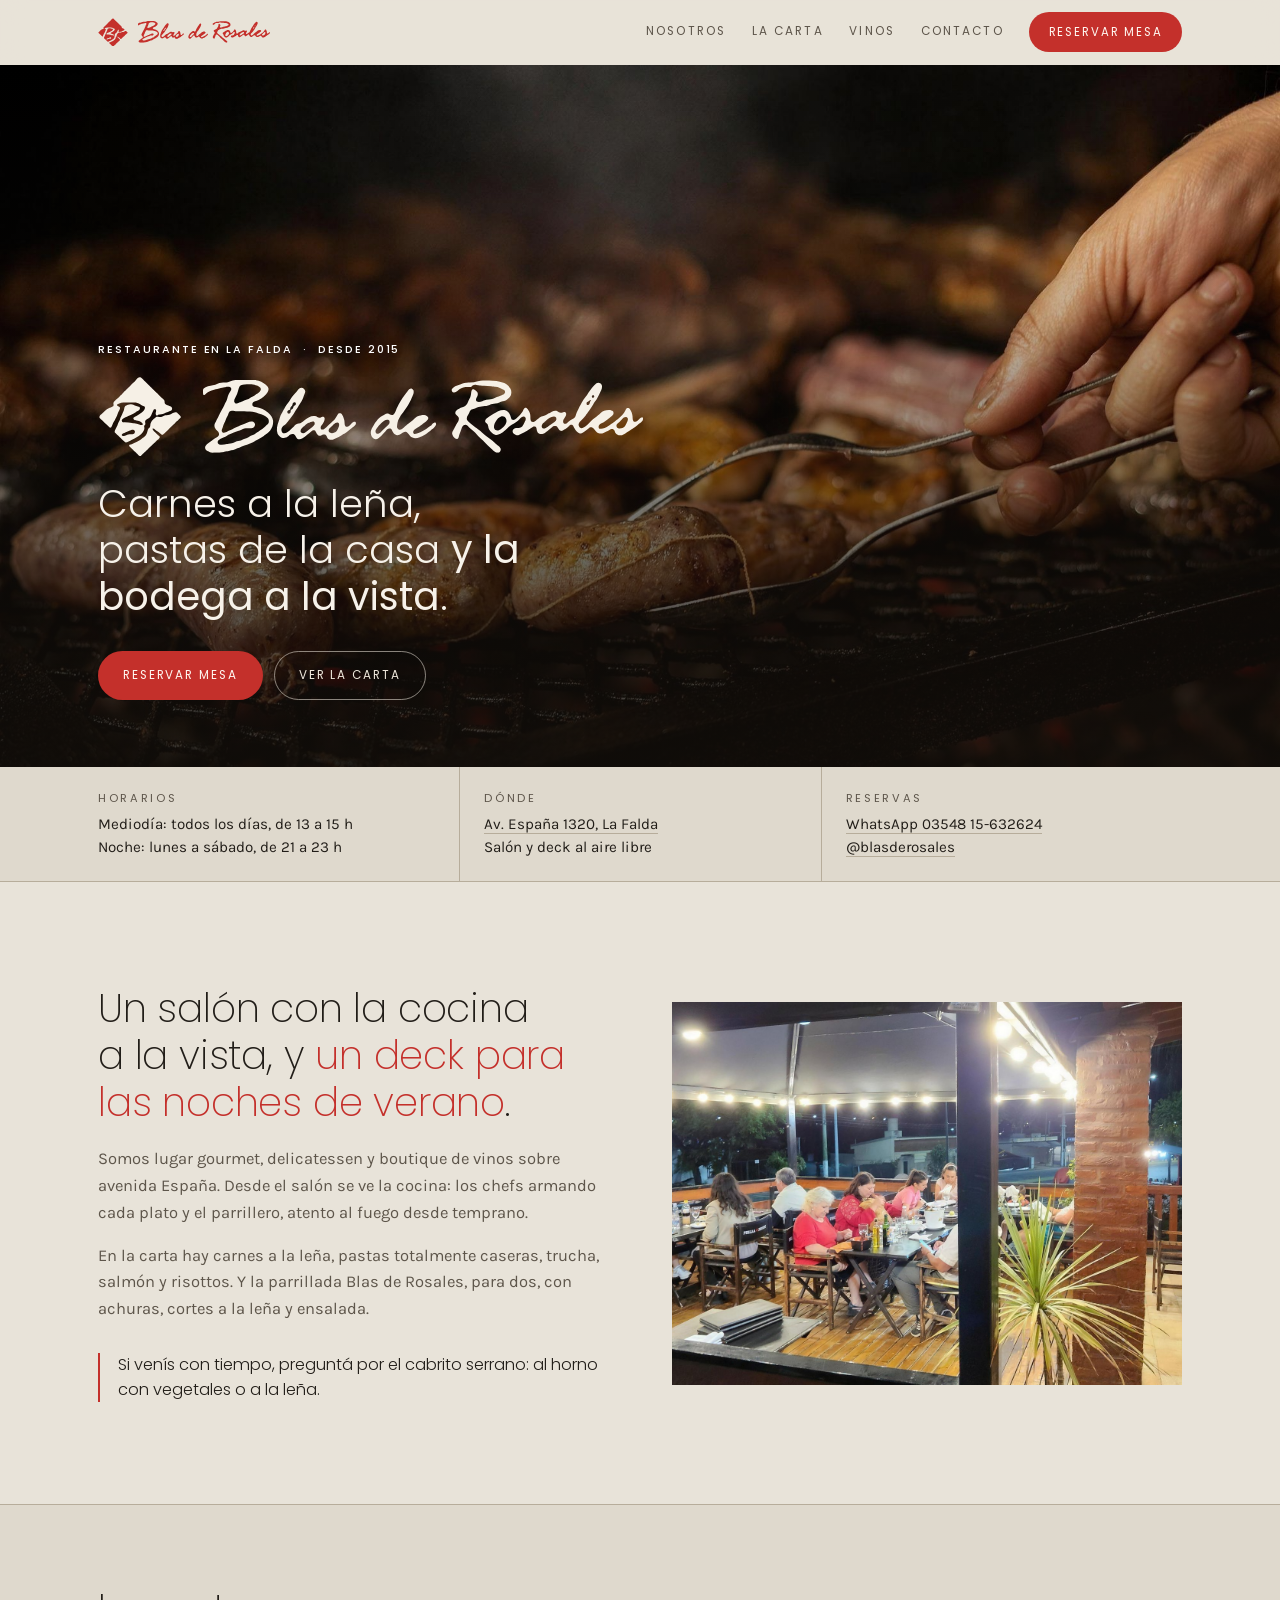
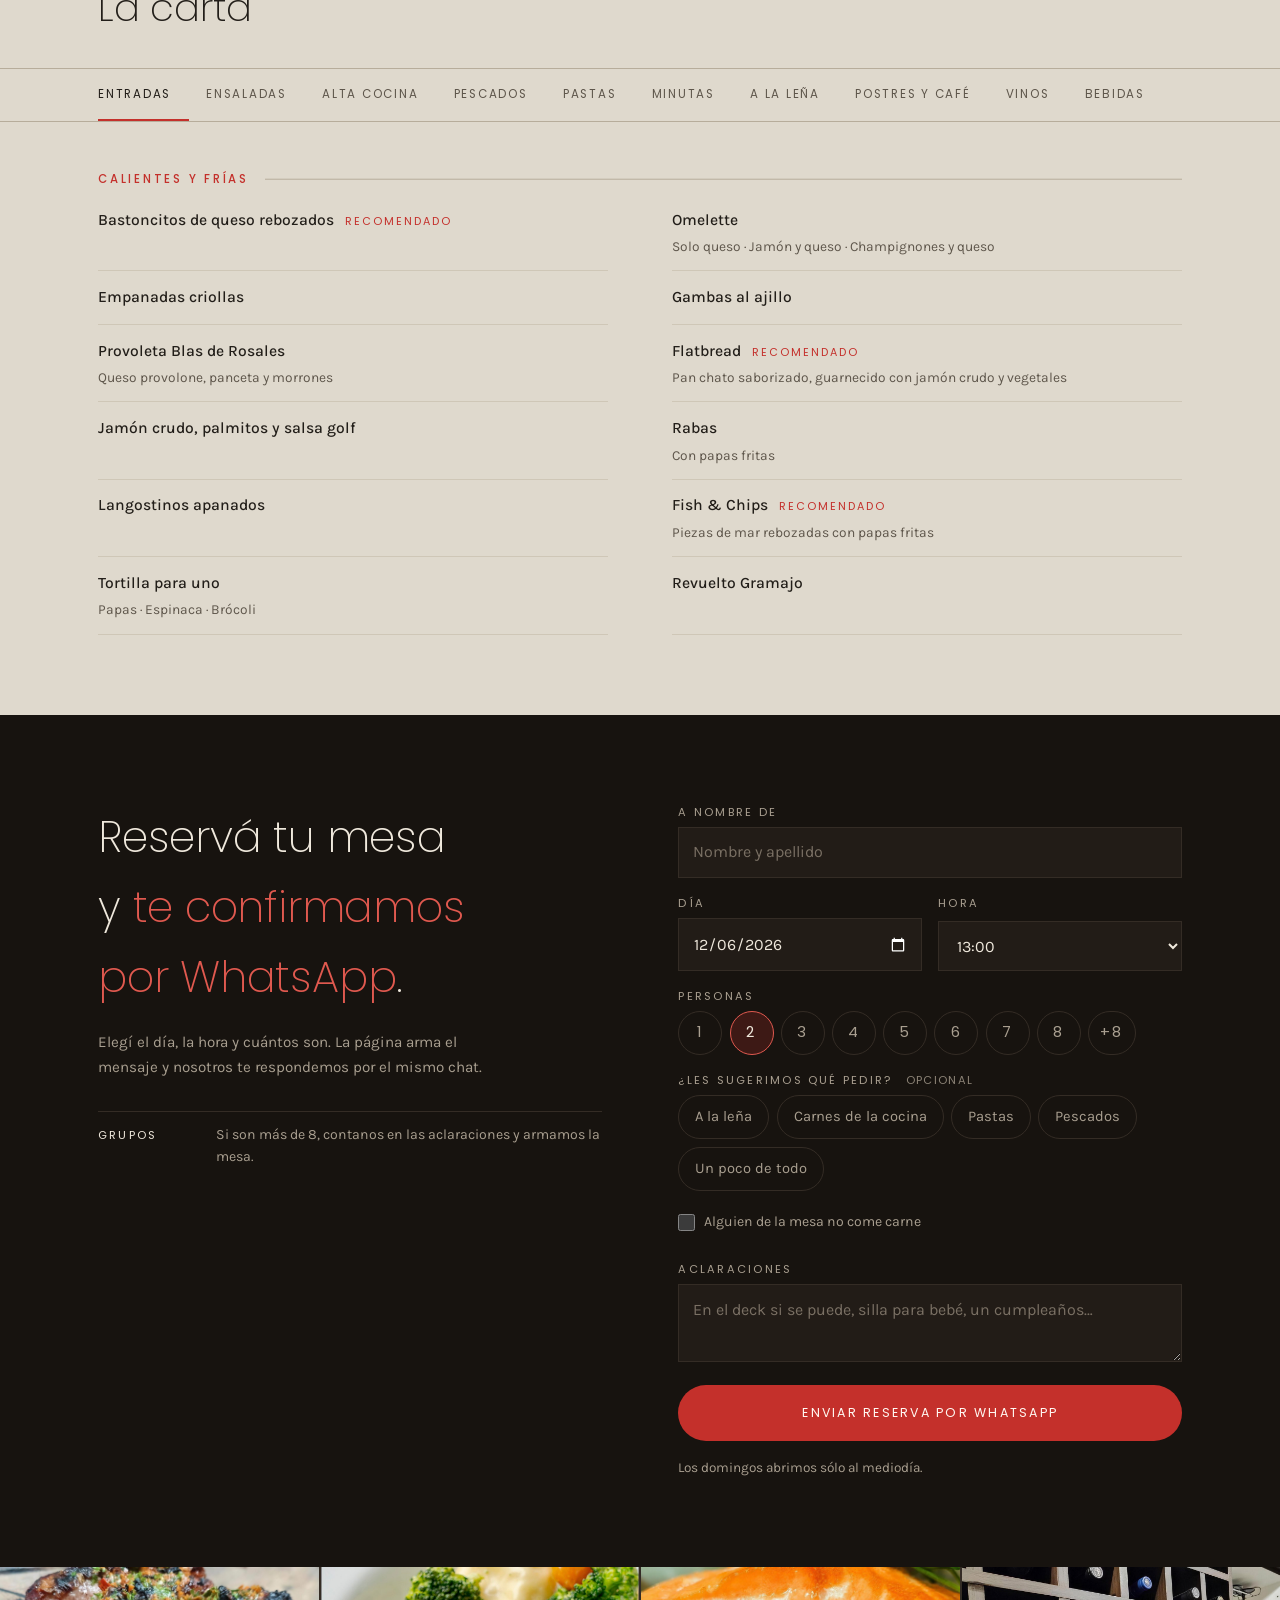
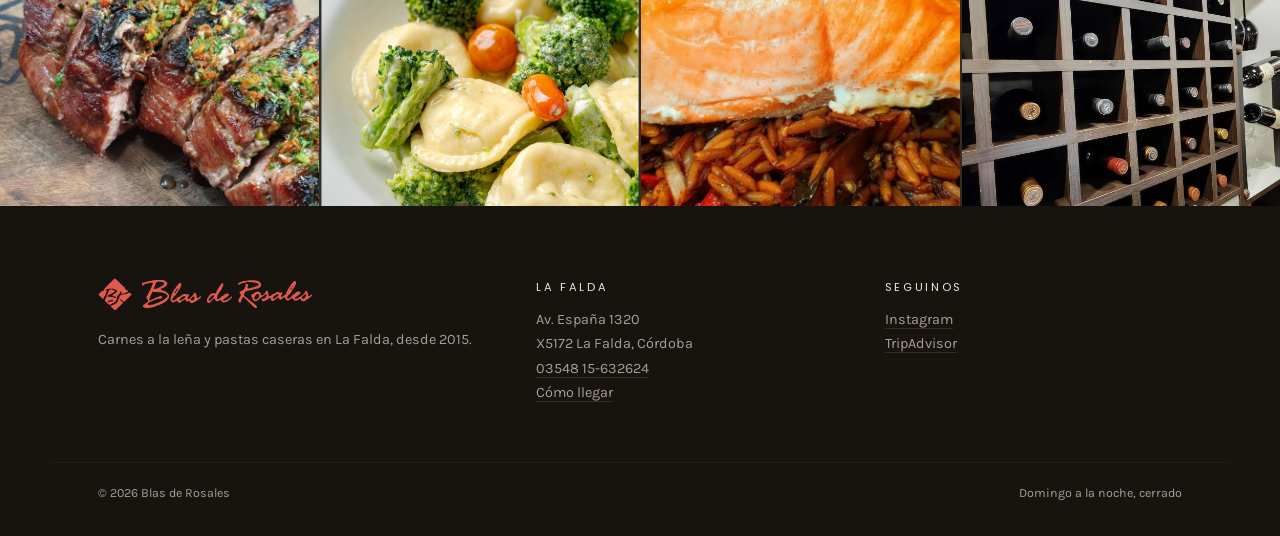
==== commit c2d336c1: "Sugeridor de qué pedir en la reserva y fuera los nombres de Milveintiuno - En el formulario de reser" ====
--- a/index.html
+++ b/index.html
@@ -15,266 +15,225 @@
   <link rel="icon" href="img/icono.png" sizes="192x192">
   <link rel="preconnect" href="https://fonts.googleapis.com">
   <link rel="preconnect" href="https://fonts.gstatic.com" crossorigin>
-  <link href="https://fonts.googleapis.com/css2?family=Arvo:wght@400;700&family=Gentium+Book+Plus:ital,wght@0,400;0,700;1,400;1,700&display=swap" rel="stylesheet">
-  <link rel="stylesheet" href="css/estilos.css?v=202609272300">
+  <link href="https://fonts.googleapis.com/css2?family=Karla:ital,wght@0,400;0,500;0,700;1,400&family=Poppins:wght@200;300;400;500&display=swap" rel="stylesheet">
+  <link rel="stylesheet" href="css/estilos.css?v=202609281800">
 </head>
-<body class="con-portada">
+<body>
 
   <a class="saltar" href="#contenido">Saltar al contenido</a>
 
-  <header class="cabecera" data-cabecera>
-    <div class="envoltura cabecera__fila">
-      <a class="marca" href="#inicio" aria-label="Blas de Rosales, inicio">
-        <svg class="marca__rombo" aria-hidden="true"><use href="img/logo/marca.svg#rombo"/></svg>
-        <svg class="marca__nombre" aria-hidden="true"><use href="img/logo/marca.svg#nombre"/></svg>
+  <header class="nav" data-nav>
+    <div class="envoltura nav__fila">
+      <a class="nav__marca" href="#inicio" aria-label="Blas de Rosales, inicio">
+        <svg class="rombo" aria-hidden="true"><use href="img/logo/marca.svg#rombo"/></svg>
+        <svg class="nombre" aria-hidden="true"><use href="img/logo/marca.svg#nombre"/></svg>
       </a>
-      <button class="cabecera__menu" type="button" aria-expanded="false" aria-controls="navegacion" data-menu>
-        <span class="cabecera__menu-barras" aria-hidden="true"></span>
-        Menú
-      </button>
-      <nav id="navegacion" class="navegacion" aria-label="Secciones">
-        <ul>
-          <li><a href="#bienvenida">Nosotros</a></li>
-          <li><a href="carta.html">La carta</a></li>
-          <li><a href="carta.html#vinos">Vinos</a></li>
-          <li><a href="#lugar">El lugar</a></li>
-          <li><a href="#contacto">Contacto</a></li>
-        </ul>
-        <a class="btn btn--cabecera" href="#reservas">Reservar mesa</a>
+      <nav class="nav__enlaces" aria-label="Secciones">
+        <a href="#nosotros" data-ocultar>Nosotros</a>
+        <a href="#carta">La carta</a>
+        <a href="#vinos" data-ocultar>Vinos</a>
+        <a href="#contacto" data-ocultar>Contacto</a>
+        <a class="btn btn--rojo btn--chico" href="#reservas">Reservar mesa</a>
       </nav>
     </div>
   </header>
 
   <main id="contenido">
 
-    <!-- PORTADA: la tira -->
-    <section id="inicio" class="portada" aria-label="Blas de Rosales" data-portada>
-      <div class="envoltura portada__centro">
-        <h1 class="portada__marca">
-          <svg class="portada__rombo" aria-hidden="true"><use href="img/logo/marca.svg#rombo"/></svg>
-          <svg class="portada__nombre" role="img" aria-label="Blas de Rosales"><use href="img/logo/marca.svg#nombre"/></svg>
+    <section id="inicio" class="hero">
+      <img class="hero__foto" src="img/parrilla-achuras.jpg" alt="Chorizos, morcillas y achuras dorándose sobre las brasas" fetchpriority="high">
+      <div class="hero__velo"></div>
+      <div class="envoltura hero__contenido">
+        <p class="hero__volanta">Restaurante en La Falda &nbsp;·&nbsp; desde 2015</p>
+        <h1 class="hero__marca">
+          <svg class="rombo" aria-hidden="true"><use href="img/logo/marca.svg#rombo"/></svg>
+          <svg class="nombre" role="img" aria-label="Blas de Rosales"><use href="img/logo/marca.svg#nombre"/></svg>
         </h1>
-        <p class="portada__lema">Carnes, pastas y más…</p>
-        <div class="portada__acciones">
-          <a class="btn btn--primario" href="#reservas">Reservar mesa</a>
-          <a class="btn btn--linea-clara" href="carta.html">Ver la carta</a>
-          <a class="enlace enlace--claro" href="tel:+5493548632624">03548 15-632624</a>
-        </div>
-        <p class="portada__horario"><span>Av. España 1320, La Falda</span><span>Mediodía 13 a 15 h · Noche 21 a 23&nbsp;h, lun. a&nbsp;sáb.</span></p>
-      </div>
-      <figure class="portada__tira"><img src="img/tira-plancha.jpg" alt="Tira de asado en la plancha, con una copa de vino tinto" fetchpriority="high"></figure>
-    </section>
-
-    <!-- BIENVENIDA -->
-    <section id="bienvenida" class="seccion bienvenida">
-      <div class="envoltura bienvenida__grilla">
-        <h2 class="titulo">¡Bienvenidos!</h2>
-        <div class="bienvenida__texto">
-          <p class="entrada">Lugar gourmet, delicatessen y boutique de vinos sobre avenida España, desde 2015. Un salón cálido, con la cocina a la vista, y un deck de madera para las noches de verano.</p>
-          <p>En la carta hay carnes a la leña, pastas totalmente caseras, trucha y salmón. Y la parrillada Blas de Rosales, que no te podés ir sin probar.</p>
-          <a class="enlace" href="carta.html">Mirá la carta completa</a>
-        </div>
-      </div>
-    </section>
-
-    <!-- CATEGORÍAS DE LA CARTA -->
-    <section class="categorias" aria-labelledby="titulo-categorias">
-      <div class="envoltura">
-        <h2 id="titulo-categorias" class="solo-lectores">La carta</h2>
-        <div class="categorias__grilla">
-          <a class="categoria" href="carta.html#lena">
-            <img src="img/carne-lena.jpg" alt="" loading="lazy">
-            <span class="categoria__marco">
-              <span class="categoria__nombre">A la leña</span>
-              <span class="categoria__ver">Ver la carta</span>
-            </span>
-          </a>
-          <a class="categoria" href="carta.html#pastas">
-            <img src="img/sorrentinos-brocoli.jpg" alt="" loading="lazy">
-            <span class="categoria__marco">
-              <span class="categoria__nombre">Pastas</span>
-              <span class="categoria__ver">Ver la carta</span>
-            </span>
-          </a>
-          <a class="categoria" href="carta.html#pescados">
-            <img src="img/salmon-blas.jpg" alt="" loading="lazy">
-            <span class="categoria__marco">
-              <span class="categoria__nombre">Alta cocina</span>
-              <span class="categoria__ver">Ver la carta</span>
-            </span>
-          </a>
-          <a class="categoria" href="carta.html#vinos">
-            <img src="img/vinos-pared.jpg" alt="" loading="lazy">
-            <span class="categoria__marco">
-              <span class="categoria__nombre">Vinos</span>
-              <span class="categoria__ver">Ver la carta</span>
-            </span>
-          </a>
-        </div>
-      </div>
-    </section>
-
-    <!-- ESPECIALIDAD -->
-    <section class="seccion seccion--crema especialidad" aria-labelledby="titulo-especialidad">
-      <div class="envoltura especialidad__grilla">
-        <div class="especialidad__texto">
-          <p class="antetitulo">La especialidad de la casa <span>·</span> para dos</p>
-          <h2 id="titulo-especialidad" class="titulo">Parrillada Blas de Rosales</h2>
-          <ul class="especialidad__lista">
-            <li>Empanada criolla</li><li>Provoleta</li><li>Chorizo</li><li>Morcilla</li><li>Salchicha</li><li>Chinchulín</li><li>Molleja</li><li>Costilla de cerdo</li><li>Costilla</li><li>Vacío</li><li>Chivito</li>
-          </ul>
-          <p>Con papas fritas con huevo revuelto y ensalada mixta. Y si venís con tiempo, preguntá por el <strong>cabrito serrano</strong>, al horno con vegetales o a la leña.</p>
-          <a class="btn btn--linea" href="carta.html#lena">Ver la parrilla en la carta</a>
-        </div>
-        <figure class="especialidad__foto">
-          <img src="img/parrilla-achuras.jpg" alt="Chorizos, morcillas y achuras dorándose sobre las brasas" loading="lazy" width="1080" height="837">
+        <p class="hero__frase">Carnes a la leña, pastas de la casa <em>y la bodega a la vista</em>.</p>
+        <div class="hero__acciones">
+          <a class="btn btn--rojo" href="#reservas">Reservar mesa</a>
+          <a class="btn btn--linea-clara" href="#carta">Ver la carta</a>
+        </div>
+      </div>
+    </section>
+
+    <section class="datos" aria-label="Horarios, dirección y reservas">
+      <dl class="envoltura datos__fila">
+        <div class="dato">
+          <dt>Horarios</dt>
+          <dd>Mediodía: todos los días, de 13 a 15 h<br>Noche: lunes a sábado, de 21 a 23 h</dd>
+        </div>
+        <div class="dato">
+          <dt>Dónde</dt>
+          <dd><a href="https://www.google.com/maps/dir/?api=1&amp;destination=Blas+de+Rosales,+Av.+Espa%C3%B1a+1320,+La+Falda" target="_blank" rel="noopener">Av. España 1320, La Falda</a><br>Salón y deck al aire libre</dd>
+        </div>
+        <div class="dato">
+          <dt>Reservas</dt>
+          <dd><a href="https://wa.me/5493548632624" target="_blank" rel="noopener">WhatsApp 03548 15-632624</a><br><a href="https://www.instagram.com/blasderosales/" target="_blank" rel="noopener">@blasderosales</a></dd>
+        </div>
+      </dl>
+    </section>
+
+    <section id="nosotros" class="nosotros envoltura" aria-labelledby="titulo-nosotros">
+      <div class="nosotros__grilla">
+        <div>
+          <h2 id="titulo-nosotros">Un salón con la cocina a la vista, y <em>un deck para las noches de verano</em>.</h2>
+          <p>Somos lugar gourmet, delicatessen y boutique de vinos sobre avenida España. Desde el salón se ve la cocina: los chefs armando cada plato y el parrillero, atento al fuego desde temprano.</p>
+          <p>En la carta hay carnes a la leña, pastas totalmente caseras, trucha, salmón y risottos. Y la parrillada Blas de Rosales, para dos, con achuras, cortes a la leña y ensalada.</p>
+          <p class="nosotros__nota">Si venís con tiempo, preguntá por el cabrito serrano: al horno con vegetales o a la leña.</p>
+        </div>
+        <figure class="nosotros__foto">
+          <img src="img/deck-noche.jpg" alt="El deck de madera de noche, con guirnaldas de luces y las mesas llenas" loading="lazy" width="2000" height="1000">
         </figure>
       </div>
     </section>
 
-    <!-- LA COCINA -->
-    <section class="seccion cocina" aria-labelledby="titulo-cocina">
-      <div class="envoltura">
-        <div class="seccion__cabeza">
-          <h2 id="titulo-cocina" class="titulo">La cocina, a la vista</h2>
-          <p>La cocina se ve desde el salón. Ahí están los chefs armando cada plato, y el parrillero, atento al fuego desde temprano.</p>
-        </div>
-        <div class="tres-fotos">
-          <figure><img src="img/parrillero.jpg" alt="El parrillero acomodando las brasas bajo la parrilla" loading="lazy"><figcaption>El parrillero, desde temprano</figcaption></figure>
-          <figure><img src="img/chef.jpg" alt="Uno de los chefs terminando un plato en la cocina" loading="lazy"><figcaption>Pastas y salsas de la casa</figcaption></figure>
-          <figure><img src="img/linea-emplatado.jpg" alt="Platos emplatados en fila listos para salir al salón" loading="lazy"><figcaption>El pase, antes de salir al salón</figcaption></figure>
-        </div>
-      </div>
-    </section>
-
-    <!-- EL LUGAR -->
-    <section id="lugar" class="seccion seccion--crema lugar" aria-labelledby="titulo-lugar">
-      <div class="envoltura">
-        <div class="seccion__cabeza">
-          <h2 id="titulo-lugar" class="titulo">El lugar</h2>
-          <p>Salón con la bodega a la vista y un deck de madera al aire libre, sobre avenida España.</p>
-        </div>
-        <div class="lugar__grilla">
-          <figure><img src="img/deck-noche.jpg" alt="El deck de madera al aire libre, de noche, con las mesas llenas" loading="lazy"><figcaption>El deck, para las noches de verano</figcaption></figure>
-          <figure><img class="lugar__salon" src="img/salon-lleno.jpg" alt="El salón lleno" loading="lazy"><figcaption>El salón, a pleno</figcaption></figure>
-          <figure><img src="img/fachada-noche.jpg" alt="Frente del restaurante sobre avenida España, iluminado de noche" loading="lazy"><figcaption>Av. España 1320, así nos encontrás</figcaption></figure>
-        </div>
-      </div>
-    </section>
-
-    <!-- RESERVAS -->
-    <section id="reservas" class="reservas" aria-labelledby="titulo-reservas">
-      <div class="envoltura reservas__fila">
-        <div class="reservas__encabezado">
-          <h2 id="titulo-reservas">Reservá tu mesa</h2>
-          <p>Elegí día, hora y cuántos son. Te lo mandamos armado por WhatsApp y te confirmamos por ahí.</p>
-        </div>
-        <form class="reserva" data-reserva novalidate>
-          <label class="campo">
-            <span>Día</span>
-            <input type="date" name="dia" required>
-          </label>
-          <label class="campo">
-            <span>Hora</span>
-            <select name="hora" required>
-              <optgroup label="Mediodía">
-                <option>13:00</option><option>13:30</option><option>14:00</option><option>14:30</option>
-              </optgroup>
-              <optgroup label="Noche">
-                <option selected>21:00</option><option>21:30</option><option>22:00</option><option>22:30</option>
-              </optgroup>
-            </select>
-          </label>
-          <label class="campo">
-            <span>Personas</span>
-            <select name="personas" required>
-              <option>1</option><option selected>2</option><option>3</option><option>4</option><option>5</option><option>6</option><option>7</option><option>8</option><option value="más de 8">Más de 8</option>
-            </select>
-          </label>
-          <button class="btn btn--tinta" type="submit">Pedir por WhatsApp</button>
-          <p class="reserva__aviso" data-aviso role="status"></p>
+    <section id="carta" class="carta" aria-labelledby="titulo-carta">
+      <div class="envoltura carta__cabeza">
+        <h2 id="titulo-carta">La carta</h2>
+      </div>
+      <div class="pestanas" role="tablist" aria-label="Secciones de la carta" data-pestanas>
+        <button class="pestana" type="button" role="tab" id="tab-entradas" aria-controls="entradas" aria-selected="true">Entradas</button>
+        <button class="pestana" type="button" role="tab" id="tab-ensaladas" aria-controls="ensaladas" aria-selected="false" tabindex="-1">Ensaladas</button>
+        <button class="pestana" type="button" role="tab" id="tab-alta-cocina" aria-controls="alta-cocina" aria-selected="false" tabindex="-1">Alta cocina</button>
+        <button class="pestana" type="button" role="tab" id="tab-pescados" aria-controls="pescados" aria-selected="false" tabindex="-1">Pescados</button>
+        <button class="pestana" type="button" role="tab" id="tab-pastas" aria-controls="pastas" aria-selected="false" tabindex="-1">Pastas</button>
+        <button class="pestana" type="button" role="tab" id="tab-minutas" aria-controls="minutas" aria-selected="false" tabindex="-1">Minutas</button>
+        <button class="pestana" type="button" role="tab" id="tab-lena" aria-controls="lena" aria-selected="false" tabindex="-1">A la leña</button>
+        <button class="pestana" type="button" role="tab" id="tab-postres" aria-controls="postres" aria-selected="false" tabindex="-1">Postres y café</button>
+        <button class="pestana" type="button" role="tab" id="tab-vinos" aria-controls="vinos" aria-selected="false" tabindex="-1">Vinos</button>
+        <button class="pestana" type="button" role="tab" id="tab-bebidas" aria-controls="bebidas" aria-selected="false" tabindex="-1">Bebidas</button>
+      </div>
+      <div class="envoltura carta__cuerpo">
+      <div class="panel" role="tabpanel" id="entradas" aria-labelledby="tab-entradas"><section class="grupo"><div class="grupo__cabeza"><h3>Calientes y frías</h3><span></span></div><ul class="platos"><li class="plato"><p class="plato__cabeza"><span class="plato__nombre">Bastoncitos de queso rebozados</span><span class="plato__marca">Recomendado</span></p></li><li class="plato"><p class="plato__cabeza"><span class="plato__nombre">Omelette</span></p><p class="plato__desc">Solo queso · Jamón y queso · Champignones y queso</p></li><li class="plato"><p class="plato__cabeza"><span class="plato__nombre">Empanadas criollas</span></p></li><li class="plato"><p class="plato__cabeza"><span class="plato__nombre">Gambas al ajillo</span></p></li><li class="plato"><p class="plato__cabeza"><span class="plato__nombre">Provoleta Blas de Rosales</span></p><p class="plato__desc">Queso provolone, panceta y morrones</p></li><li class="plato"><p class="plato__cabeza"><span class="plato__nombre">Flatbread</span><span class="plato__marca">Recomendado</span></p><p class="plato__desc">Pan chato saborizado, guarnecido con jamón crudo y vegetales</p></li><li class="plato"><p class="plato__cabeza"><span class="plato__nombre">Jamón crudo, palmitos y salsa golf</span></p></li><li class="plato"><p class="plato__cabeza"><span class="plato__nombre">Rabas</span></p><p class="plato__desc">Con papas fritas</p></li><li class="plato"><p class="plato__cabeza"><span class="plato__nombre">Langostinos apanados</span></p></li><li class="plato"><p class="plato__cabeza"><span class="plato__nombre">Fish &amp; Chips</span><span class="plato__marca">Recomendado</span></p><p class="plato__desc">Piezas de mar rebozadas con papas fritas</p></li><li class="plato"><p class="plato__cabeza"><span class="plato__nombre">Tortilla para uno</span></p><p class="plato__desc">Papas · Espinaca · Brócoli</p></li><li class="plato"><p class="plato__cabeza"><span class="plato__nombre">Revuelto Gramajo</span></p></li></ul></section></div>
+      <div class="panel" role="tabpanel" id="ensaladas" aria-labelledby="tab-ensaladas" hidden><section class="grupo"><div class="grupo__cabeza"><h3>Armala a tu gusto</h3><span></span></div><p class="grupo__nota">Elegí hasta 4 ingredientes</p><p class="grupo__texto">Tomate · Cebolla · Apio · Lechuga · Papa · Achicoria · Zanahoria · Rúcula · Remolacha</p><p class="grupo__nota">Adicionales con cargo: huevo duro, queso, atún, palmitos, tomates secos, champignon y palta.</p></section><section class="grupo"><div class="grupo__cabeza"><h3>Ensaladas especiales</h3><span></span></div><ul class="platos"><li class="plato"><p class="plato__cabeza"><span class="plato__nombre">Rúcula, parmesano y cherry</span></p></li><li class="plato"><p class="plato__cabeza"><span class="plato__nombre">Cantábrica</span><span class="plato__marca">Recomendado</span></p><p class="plato__desc">Hojas verdes, tomates cherry, croutons, dados de queso y tiras de pollo</p></li><li class="plato"><p class="plato__cabeza"><span class="plato__nombre">Tibia de vegetales</span><span class="plato__marca">Recomendado</span></p><p class="plato__desc">Grillados</p></li><li class="plato"><p class="plato__cabeza"><span class="plato__nombre">Hojas verdes, apio roquefort y crutones</span></p></li><li class="plato"><p class="plato__cabeza"><span class="plato__nombre">Salmón, hojas verdes, alcaparras y cherry</span></p><p class="plato__desc"><em>Sujeto a disponibilidad</em></p></li><li class="plato"><p class="plato__cabeza"><span class="plato__nombre">Papas perejil y morrones asados</span></p></li><li class="plato"><p class="plato__cabeza"><span class="plato__nombre">Crostinis</span></p><p class="plato__desc">Tostaditas con ajo, lechuga, tomate y huevo duro</p></li><li class="plato"><p class="plato__cabeza"><span class="plato__nombre">Ensalada del mar</span></p><p class="plato__desc">Rúcula, palmitos, kanikama y tomate</p></li></ul></section><section class="grupo"><div class="grupo__cabeza"><h3>Acompañamientos</h3><span></span></div><ul class="platos"><li class="plato"><p class="plato__cabeza"><span class="plato__nombre">Papas fritas</span></p><p class="plato__desc">Bastón · Española · Rejillas</p></li><li class="plato"><p class="plato__cabeza"><span class="plato__nombre">Papas fritas con huevos revueltos</span></p></li><li class="plato"><p class="plato__cabeza"><span class="plato__nombre">Papas al natural</span></p></li><li class="plato"><p class="plato__cabeza"><span class="plato__nombre">Papas a la crema</span></p></li><li class="plato"><p class="plato__cabeza"><span class="plato__nombre">Papas especiales</span></p><p class="plato__desc">Noisette · Bravas · Provenzal</p></li><li class="plato"><p class="plato__cabeza"><span class="plato__nombre">Puré</span></p><p class="plato__desc">Papas · Calabaza · Mixto</p></li><li class="plato"><p class="plato__cabeza"><span class="plato__nombre">Puré rústico</span></p><p class="plato__desc">Panceta y verdeo</p></li><li class="plato"><p class="plato__cabeza"><span class="plato__nombre">Puré de manzanas</span></p></li><li class="plato"><p class="plato__cabeza"><span class="plato__nombre">Timbal de arroz</span></p><p class="plato__desc">Arroz, verdeo y crema</p></li><li class="plato"><p class="plato__cabeza"><span class="plato__nombre">Espinacas a la crema</span></p></li><li class="plato"><p class="plato__cabeza"><span class="plato__nombre">Calabacines grillados</span></p><p class="plato__desc">Con manteca y azúcar negra</p></li><li class="plato"><p class="plato__cabeza"><span class="plato__nombre">Tomate a la italiana</span></p><p class="plato__desc">Grillados, gratinados con reggianito</p></li><li class="plato"><p class="plato__cabeza"><span class="plato__nombre">Papas rellenas Ros</span></p><p class="plato__desc">Con miel y ajo</p></li><li class="plato"><p class="plato__cabeza"><span class="plato__nombre">Papas Blas</span><span class="plato__marca">Recomendado</span></p><p class="plato__desc">Rellenas con manteca, queso, panceta tostada y cebollines</p></li><li class="plato"><p class="plato__cabeza"><span class="plato__nombre">Huevos fritos</span></p></li><li class="plato"><p class="plato__cabeza"><span class="plato__nombre">Mézclum</span></p><p class="plato__desc">De vegetales, naranja y miel</p></li></ul></section></div>
+      <div class="panel" role="tabpanel" id="alta-cocina" aria-labelledby="tab-alta-cocina" hidden><section class="grupo"><div class="grupo__cabeza"><h3>Carnes, cerdo y pollo</h3><span></span></div><ul class="platos"><li class="plato"><p class="plato__cabeza"><span class="plato__nombre">Bife de chorizo al chimichurri</span><span class="plato__marca">Recomendado</span></p><p class="plato__desc">Con papas bastón</p></li><li class="plato"><p class="plato__cabeza"><span class="plato__nombre">Colita de cuadril marinada</span></p><p class="plato__desc">Acompañada con vegetales · <em>Para 2 personas</em></p></li><li class="plato"><p class="plato__cabeza"><span class="plato__nombre">Entrecôte a la francesa</span></p><p class="plato__desc">Crema amostazada al Chardonnay y hongos en guarnición de papas gratinadas</p></li><li class="plato"><p class="plato__cabeza"><span class="plato__nombre">Entrecôte bacon</span><span class="plato__marca">Recomendado</span></p><p class="plato__desc">Con papas gratinadas</p></li><li class="plato"><p class="plato__cabeza"><span class="plato__nombre">Lomo a la pimienta</span></p><p class="plato__desc">Con papas a la crema</p></li><li class="plato"><p class="plato__cabeza"><span class="plato__nombre">Lomo al champignon</span></p><p class="plato__desc">Con papas noisette</p></li><li class="plato"><p class="plato__cabeza"><span class="plato__nombre">Lomo al roquefort</span></p><p class="plato__desc">Con papas rústicas</p></li><li class="plato"><p class="plato__cabeza"><span class="plato__nombre">Lomo en Malbec y frutos rojos</span><span class="plato__marca">Recomendado</span></p></li><li class="plato"><p class="plato__cabeza"><span class="plato__nombre">Lomo lardeado</span></p><p class="plato__desc">Con papas a la criolla</p></li><li class="plato"><p class="plato__cabeza"><span class="plato__nombre">Lomo Ros</span><span class="plato__marca">Recomendado</span></p><p class="plato__desc">Al provolone, con hojas verdes en guarnición de papas rellenas de ajo y miel</p></li><li class="plato"><p class="plato__cabeza"><span class="plato__nombre">Lomo strogonoff</span></p><p class="plato__desc">Con papas a la crema</p></li><li class="plato"><p class="plato__cabeza"><span class="plato__nombre">Mollejitas</span></p><p class="plato__desc">A la crema</p></li><li class="plato"><p class="plato__cabeza"><span class="plato__nombre">Mollejitas al champagne</span></p><p class="plato__desc">Con papas o arroz cremoso</p></li><li class="plato"><p class="plato__cabeza"><span class="plato__nombre">Pollo al curry</span><span class="plato__marca">Recomendado</span></p><p class="plato__desc">Con arroz salteado</p></li><li class="plato"><p class="plato__cabeza"><span class="plato__nombre">Pollo deshuesado a la naranja</span></p><p class="plato__desc">Con papas al natural</p></li><li class="plato"><p class="plato__cabeza"><span class="plato__nombre">Pollo deshuesado al ajillo</span></p><p class="plato__desc">Con papas a la gallega</p></li><li class="plato"><p class="plato__cabeza"><span class="plato__nombre">Pollo deshuesado al champignon</span></p><p class="plato__desc">Con papas españolas</p></li><li class="plato"><p class="plato__cabeza"><span class="plato__nombre">Pollo mediterráneo</span><span class="plato__marca">Recomendado</span></p><p class="plato__desc">Cherry, panceta, queso y champignones con papas gajo</p></li><li class="plato"><p class="plato__cabeza"><span class="plato__nombre">Cerdo a la mostaza</span></p><p class="plato__desc">Con papas noisette</p></li><li class="plato"><p class="plato__cabeza"><span class="plato__nombre">Cerdo agridulce</span></p><p class="plato__desc">Con mézclum de naranja a la miel</p></li><li class="plato"><p class="plato__cabeza"><span class="plato__nombre">Cerdo laqueado</span></p><p class="plato__desc">Con puré de manzanas</p></li><li class="plato"><p class="plato__cabeza"><span class="plato__nombre">Costillitas de cerdo al whisky</span><span class="plato__marca">Recomendado</span></p><p class="plato__desc">Con timbal de arroz</p></li></ul></section><section class="grupo"><div class="grupo__cabeza"><h3>Especialidades</h3><span></span></div><p class="grupo__nota">Sujeto a disponibilidad</p><ul class="platos"><li class="plato"><p class="plato__cabeza"><span class="plato__nombre">Chivito braseado con papas rústicas</span><span class="plato__marca">Recomendado</span></p><p class="plato__desc">Paleta de chivito braseado, vegetales</p></li><li class="plato"><p class="plato__cabeza"><span class="plato__nombre">Cordero al Oporto</span><span class="plato__marca">Recomendado</span></p><p class="plato__desc">Con higos y papas en gajo</p></li></ul></section></div>
+      <div class="panel" role="tabpanel" id="pescados" aria-labelledby="tab-pescados" hidden><section class="grupo"><ul class="platos"><li class="plato"><p class="plato__cabeza"><span class="plato__nombre">Cazuela de mariscos</span></p></li><li class="plato"><p class="plato__cabeza"><span class="plato__nombre">Filet de merluza a las finas hierbas</span></p></li><li class="plato"><p class="plato__cabeza"><span class="plato__nombre">Merluza a la romana</span></p><p class="plato__desc">Con puré</p></li><li class="plato"><p class="plato__cabeza"><span class="plato__nombre">Merluza a las finas hierbas</span></p><p class="plato__desc">Con papas noisette</p></li><li class="plato"><p class="plato__cabeza"><span class="plato__nombre">Papillot de merluza</span></p><p class="plato__desc">Cocción en paquete con roquefort y vegetales</p></li><li class="plato"><p class="plato__cabeza"><span class="plato__nombre">Papillot de surubí</span></p><p class="plato__desc">Cocción en paquete con roquefort y vegetales</p></li><li class="plato"><p class="plato__cabeza"><span class="plato__nombre">Ranas a la provenzal</span></p><p class="plato__desc">Con papas fritas</p></li><li class="plato"><p class="plato__cabeza"><span class="plato__nombre">Roulade de merluza y espinaca</span><span class="plato__marca">Recomendado</span></p><p class="plato__desc">Con vegetales</p></li><li class="plato"><p class="plato__cabeza"><span class="plato__nombre">Salmón rosado Blas</span><span class="plato__marca">Recomendado</span></p><p class="plato__desc">Grillado en guarnición de arroz salteado con verduras al wok</p></li><li class="plato"><p class="plato__cabeza"><span class="plato__nombre">Salmón rosado grillado</span></p><p class="plato__desc">Con papas gratinadass</p></li><li class="plato"><p class="plato__cabeza"><span class="plato__nombre">Sopa de pescado</span><span class="plato__marca">Recomendado</span></p><p class="plato__desc">Pescado, fumet y vegetales</p></li><li class="plato"><p class="plato__cabeza"><span class="plato__nombre">Trucha a la pimienta</span></p><p class="plato__desc">Con papas gratinadass</p></li></ul></section><p class="grupo__nota panel__aclaracion">Todos los lomos pueden cambiarse a entrecôte. Todas las carnes, pollos y pescados pueden ser simplemente grillados o a la leña.</p></div>
+      <div class="panel" role="tabpanel" id="pastas" aria-labelledby="tab-pastas" hidden><p class="panel__nota">Artesanales, de nuestros chefs.</p><section class="grupo"><div class="grupo__cabeza"><h3>Pastas</h3><span></span></div><ul class="platos"><li class="plato"><p class="plato__cabeza"><span class="plato__nombre">Crepes de mariscos</span><span class="plato__marca">Recomendado</span></p><p class="plato__desc">En salsa rosa</p></li><li class="plato"><p class="plato__cabeza"><span class="plato__nombre">Crepes de pollo</span></p><p class="plato__desc">Champignon y verdeo</p></li><li class="plato"><p class="plato__cabeza"><span class="plato__nombre">Ñoquis de papa</span></p></li><li class="plato"><p class="plato__cabeza"><span class="plato__nombre">Panzotis</span></p><p class="plato__desc">Rellenos de espinaca y seso</p></li><li class="plato"><p class="plato__cabeza"><span class="plato__nombre">Sorrentinos</span></p><p class="plato__desc">De espinacas y 4 quesos</p></li><li class="plato"><p class="plato__cabeza"><span class="plato__nombre">Sorrentinos</span><span class="plato__marca">Recomendado</span></p><p class="plato__desc">De calabaza y queso</p></li><li class="plato"><p class="plato__cabeza"><span class="plato__nombre">Sorrentinos</span></p><p class="plato__desc">De jamón y queso</p></li><li class="plato"><p class="plato__cabeza"><span class="plato__nombre">Sorrentinos</span></p><p class="plato__desc">De salmón</p></li><li class="plato"><p class="plato__cabeza"><span class="plato__nombre">Sorrentinos</span></p><p class="plato__desc">De ricotta y nuez</p></li><li class="plato"><p class="plato__cabeza"><span class="plato__nombre">Tallarines</span></p><p class="plato__desc">Al huevo</p></li><li class="plato"><p class="plato__cabeza"><span class="plato__nombre">Tallarines de remolacha</span><span class="plato__marca">Recomendado</span></p><p class="plato__desc">Salsa recomendada: crema, jamón crudo y verdeo</p></li><li class="plato"><p class="plato__cabeza"><span class="plato__nombre">Tallarines Di Mare</span></p><p class="plato__desc">Frutos del mar a la crema o salsa de tomate</p></li></ul></section><section class="grupo"><div class="grupo__cabeza"><h3>Salsas</h3><span></span></div><ul class="platos"><li class="plato"><p class="plato__cabeza"><span class="plato__nombre">Blas</span></p><p class="plato__desc">Panceta, ciboulette, crema y almendras</p></li><li class="plato"><p class="plato__cabeza"><span class="plato__nombre">Boloñesa</span></p></li><li class="plato"><p class="plato__cabeza"><span class="plato__nombre">Roquefort, 4 quesos, pesto y crema de verdeo</span></p></li><li class="plato"><p class="plato__cabeza"><span class="plato__nombre">Crema, rúcula y cherry</span></p></li><li class="plato"><p class="plato__cabeza"><span class="plato__nombre">Brócoli</span></p><p class="plato__desc">Crema y ajo</p></li><li class="plato"><p class="plato__cabeza"><span class="plato__nombre">Reducción de Malbec</span></p><p class="plato__desc">Con hongos</p></li><li class="plato"><p class="plato__cabeza"><span class="plato__nombre">Scarparo</span></p><p class="plato__desc">Jamón, fondue de tomate, panceta, crema, verdeo y albahaca</p></li><li class="plato"><p class="plato__cabeza"><span class="plato__nombre">Carbonara</span></p></li><li class="plato"><p class="plato__cabeza"><span class="plato__nombre">Ragout</span></p><p class="plato__desc">Carne vacuna</p></li><li class="plato"><p class="plato__cabeza"><span class="plato__nombre">Champignon</span></p></li><li class="plato"><p class="plato__cabeza"><span class="plato__nombre">Di Mare</span><span class="plato__marca">Recomendado</span></p><p class="plato__desc">Frutos del mar a la crema o salsa de tomate</p></li></ul></section><section class="grupo"><div class="grupo__cabeza"><h3>Risottos</h3><span></span></div><ul class="platos"><li class="plato"><p class="plato__cabeza"><span class="plato__nombre">Risotto con camarones</span></p><p class="plato__desc">Arroz, vegetales, camarones y crema</p></li><li class="plato"><p class="plato__cabeza"><span class="plato__nombre">Risotto de hongos</span></p></li><li class="plato"><p class="plato__cabeza"><span class="plato__nombre">Risotto de vegetales</span></p></li><li class="plato"><p class="plato__cabeza"><span class="plato__nombre">Risotto "Tony"</span><span class="plato__marca">Recomendado</span></p><p class="plato__desc">Arroz, camarones, hongos y crema</p></li></ul></section></div>
+      <div class="panel" role="tabpanel" id="minutas" aria-labelledby="tab-minutas" hidden><p class="panel__nota">Con papas fritas o ensalada mixta.</p><section class="grupo"><ul class="platos"><li class="plato"><p class="plato__cabeza"><span class="plato__nombre">Milanesa de ternera</span></p></li><li class="plato"><p class="plato__cabeza"><span class="plato__nombre">Milanesa napolitana</span></p></li><li class="plato"><p class="plato__cabeza"><span class="plato__nombre">Milanesa al roquefort</span></p></li><li class="plato"><p class="plato__cabeza"><span class="plato__nombre">Milanesa al provolone</span></p></li><li class="plato"><p class="plato__cabeza"><span class="plato__nombre">Suprema de pollo</span></p></li><li class="plato"><p class="plato__cabeza"><span class="plato__nombre">Suprema napolitana</span></p></li><li class="plato"><p class="plato__cabeza"><span class="plato__nombre">Suprema al roquefort</span></p></li><li class="plato"><p class="plato__cabeza"><span class="plato__nombre">Suprema al provolone</span></p></li><li class="plato"><p class="plato__cabeza"><span class="plato__nombre">Milanesa de merluza</span></p></li><li class="plato"><p class="plato__cabeza"><span class="plato__nombre">Milanesa de surubí</span></p></li></ul></section></div>
+      <div class="panel" role="tabpanel" id="lena" aria-labelledby="tab-lena" hidden><div class="recuadro"><p class="recuadro__para">Para dos</p><div><h4>Parrillada Blas de Rosales</h4><p>Empanada criolla, provoleta, chorizo, morcilla, salchicha, chinchulín, molleja, costilla de cerdo, costilla, vacío, chivito; papas fritas con huevo revuelto y ensalada mixta.</p></div></div><section class="grupo"><div class="grupo__cabeza"><h3>Carnes asadas a la leña</h3><span></span></div><ul class="platos"><li class="plato"><p class="plato__cabeza"><span class="plato__nombre">Cabrito serrano</span><span class="plato__marca">Recomendado</span></p><p class="plato__desc">Con empanada y papas fritas o ensalada mixta</p></li><li class="plato"><p class="plato__cabeza"><span class="plato__nombre">Entraña</span></p></li><li class="plato"><p class="plato__cabeza"><span class="plato__nombre">Bifecito de lomo</span></p><p class="plato__desc">Plancha o leña</p></li><li class="plato"><p class="plato__cabeza"><span class="plato__nombre">Entrecôte</span></p><p class="plato__desc">Plancha o leña</p></li><li class="plato"><p class="plato__cabeza"><span class="plato__nombre">Bife de chorizo</span></p><p class="plato__desc">Plancha o leña</p></li><li class="plato"><p class="plato__cabeza"><span class="plato__nombre">Tira de asado</span></p></li><li class="plato"><p class="plato__cabeza"><span class="plato__nombre">Vacío</span></p></li><li class="plato"><p class="plato__cabeza"><span class="plato__nombre">Costillas de cerdo</span></p></li><li class="plato"><p class="plato__cabeza"><span class="plato__nombre">Matambre de cerdo</span></p><p class="plato__desc">Al limón · Al roquefort</p></li><li class="plato"><p class="plato__cabeza"><span class="plato__nombre">Churrasquito de cerdo</span></p><p class="plato__desc">Plancha o leña</p></li></ul></section><section class="grupo"><div class="grupo__cabeza"><h3>Achuras</h3><span></span></div><ul class="platos"><li class="plato"><p class="plato__cabeza"><span class="plato__nombre">Tabla de achuras</span></p><p class="plato__desc">Chorizo, morcilla, salchicha, chinchulín y mollejas</p></li><li class="plato"><p class="plato__cabeza"><span class="plato__nombre">Molleja</span></p></li><li class="plato"><p class="plato__cabeza"><span class="plato__nombre">Chinchulín</span></p></li><li class="plato"><p class="plato__cabeza"><span class="plato__nombre">Salchicha parrillera</span></p></li><li class="plato"><p class="plato__cabeza"><span class="plato__nombre">Chorizo o morcilla</span></p></li></ul></section><section class="grupo"><div class="grupo__cabeza"><h3>Parrillada completa</h3><span></span></div><ul class="platos"><li class="plato"><p class="plato__cabeza"><span class="plato__nombre">Parrillada clásica para dos</span></p><p class="plato__desc">Chorizo, morcilla, chinchulín, costilla, vacío, costilla de cerdo</p></li><li class="plato"><p class="plato__cabeza"><span class="plato__nombre">Parrillada clásica para uno</span></p><p class="plato__desc">Chorizo, morcilla, chinchulín, costilla, vacío, costilla de cerdo</p></li><li class="plato"><p class="plato__cabeza"><span class="plato__nombre">Parrillada de vegetales</span></p></li></ul></section></div>
+      <div class="panel" role="tabpanel" id="postres" aria-labelledby="tab-postres" hidden><section class="grupo"><div class="grupo__cabeza"><h3>Postres</h3><span></span></div><ul class="platos"><li class="plato"><p class="plato__cabeza"><span class="plato__nombre">Panqueque</span></p><p class="plato__desc">Crema chantilly, dulce de leche y nueces</p></li><li class="plato"><p class="plato__cabeza"><span class="plato__nombre">Panqueque</span></p><p class="plato__desc">Helado, frutos rojos y crema chantilly</p></li><li class="plato"><p class="plato__cabeza"><span class="plato__nombre">Panqueque</span></p><p class="plato__desc">Helado, dulce de leche y salsa de chocolate</p></li><li class="plato"><p class="plato__cabeza"><span class="plato__nombre">Panqueque</span></p><p class="plato__desc">Dulce de leche con baño de chocolate</p></li><li class="plato"><p class="plato__cabeza"><span class="plato__nombre">Panqueque</span></p><p class="plato__desc">Dulce de leche y crema</p></li><li class="plato"><p class="plato__cabeza"><span class="plato__nombre">Tiramisú</span></p></li><li class="plato"><p class="plato__cabeza"><span class="plato__nombre">Crème brûlée</span></p></li><li class="plato"><p class="plato__cabeza"><span class="plato__nombre">Brownie con helado</span></p></li><li class="plato"><p class="plato__cabeza"><span class="plato__nombre">Frutas en almíbar</span></p><p class="plato__desc">Con crema o queso Tybo o cremoso</p></li><li class="plato"><p class="plato__cabeza"><span class="plato__nombre">Crepe</span></p><p class="plato__desc">De dulce de leche flambeado</p></li><li class="plato"><p class="plato__cabeza"><span class="plato__nombre">Batata o membrillo</span></p><p class="plato__desc">Con queso Tybo o fresco</p></li><li class="plato"><p class="plato__cabeza"><span class="plato__nombre">Copa tentación</span><span class="plato__marca">Recomendado</span></p><p class="plato__desc">Helado de vainilla, Irish Cream, Marroc y crema chantilly</p></li><li class="plato"><p class="plato__cabeza"><span class="plato__nombre">Copa Blas de Rosales</span><span class="plato__marca">Recomendado</span></p><p class="plato__desc">Helado, Irish Cream, almendras y crema chantilly</p></li><li class="plato"><p class="plato__cabeza"><span class="plato__nombre">Helado</span></p><p class="plato__desc">1 bocha · 2 bochas · 3 bochas</p></li><li class="plato"><p class="plato__cabeza"><span class="plato__nombre">Tortilla de manzana</span></p><p class="plato__desc">Panqueque con manzana flambeada al rhum</p></li><li class="plato"><p class="plato__cabeza"><span class="plato__nombre">Flan casero</span></p><p class="plato__desc">Con caramelo, crema y dulce de leche</p></li><li class="plato"><p class="plato__cabeza"><span class="plato__nombre">Don Pedro</span></p><p class="plato__desc">Helado, whisky, nueces y crema chantilly</p></li><li class="plato"><p class="plato__cabeza"><span class="plato__nombre">Copa chocolate</span></p><p class="plato__desc">Helado de chocolate, licor de chocolate y chantilly</p></li><li class="plato"><p class="plato__cabeza"><span class="plato__nombre">Copa Figs &amp; Cream</span></p><p class="plato__desc">Crema americana, higos, crema chantilly, chocolate y nueces</p></li><li class="plato"><p class="plato__cabeza"><span class="plato__nombre">Lemon Ice</span></p><p class="plato__desc">Helado de limón con champagne</p></li><li class="plato"><p class="plato__cabeza"><span class="plato__nombre">Bombón escocés, suizo o almendrado</span></p></li><li class="plato"><p class="plato__cabeza"><span class="plato__nombre">Copa de Nutella y Oreo</span></p></li><li class="plato"><p class="plato__cabeza"><span class="plato__nombre">Mixtura de frutas</span></p><p class="plato__desc">Sola o con helado</p></li></ul></section><section class="grupo"><div class="grupo__cabeza"><h3>Cafetería</h3><span></span></div><p class="grupo__nota">Adicional crema</p><ul class="platos"><li class="plato"><p class="plato__cabeza"><span class="plato__nombre">Café o cortado pocillo</span></p></li><li class="plato"><p class="plato__cabeza"><span class="plato__nombre">Café o cortado jarrito</span></p></li><li class="plato"><p class="plato__cabeza"><span class="plato__nombre">Té clásico, hierbas y saborizados</span></p></li><li class="plato"><p class="plato__cabeza"><span class="plato__nombre">Tés Inti Zen</span></p></li><li class="plato"><p class="plato__cabeza"><span class="plato__nombre">Café Blas de Rosales</span></p><p class="plato__desc">Leche condensada, café, coñac, canela, chocolate</p></li><li class="plato"><p class="plato__cabeza"><span class="plato__nombre">Cappuccino | Irlandés | Caribeño | Francés</span></p></li></ul></section></div>
+      <div class="panel" role="tabpanel" id="vinos" aria-labelledby="tab-vinos" hidden><section class="grupo"><div class="grupo__cabeza"><h3>Alta gama, de autor y recomendados</h3><span></span></div><ul class="platos"><li class="plato"><p class="plato__cabeza"><span class="plato__nombre">Finca La Linda</span></p><p class="plato__desc">Malbec · Cabernet Sauvignon</p></li><li class="plato"><p class="plato__cabeza"><span class="plato__nombre">Finca Las Perdices</span></p><p class="plato__desc">Malbec · Cabernet Sauvignon · Malbec por copa</p></li><li class="plato"><p class="plato__cabeza"><span class="plato__nombre">El Potrillo <span class="plato__bodega">Salentein</span></span></p><p class="plato__desc">Malbec · Pinot Noir · Dulce Natural</p></li><li class="plato"><p class="plato__cabeza"><span class="plato__nombre">Killka <span class="plato__bodega">Salentein</span></span></p><p class="plato__desc">Red Blend</p></li><li class="plato"><p class="plato__cabeza"><span class="plato__nombre">Callia <span class="plato__bodega">Salentein</span></span></p><p class="plato__desc">Malbec · Chardonnay</p></li><li class="plato"><p class="plato__cabeza"><span class="plato__nombre">Salentein Reserve <span class="plato__bodega">Salentein</span></span></p><p class="plato__desc">Malbec · Cabernet Sauvignon</p></li><li class="plato"><p class="plato__cabeza"><span class="plato__nombre">Saint Felicien <span class="plato__bodega">Catena Zapata</span></span></p><p class="plato__desc">Malbec · Cabernet Franc</p></li><li class="plato"><p class="plato__cabeza"><span class="plato__nombre">D.V. Catena <span class="plato__bodega">Catena Zapata</span></span></p><p class="plato__desc">Malbec-Malbec · Cabernet-Malbec</p></li><li class="plato"><p class="plato__cabeza"><span class="plato__nombre">Nicasia Vineyards <span class="plato__bodega">Catena Zapata</span></span></p><p class="plato__desc">Red Blend Malbec · Red Blend Cabernet Franc</p></li><li class="plato"><p class="plato__cabeza"><span class="plato__nombre">Alamos <span class="plato__bodega">Catena Zapata</span></span></p><p class="plato__desc">Malbec · Cabernet Sauvignon · Pinot Noir · Espumante Extra Brut / Brut Rosé</p></li><li class="plato"><p class="plato__cabeza"><span class="plato__nombre">Elementos <span class="plato__bodega">El Esteco</span></span></p><p class="plato__desc">Malbec · Tannat · Elementos 3/8</p></li><li class="plato"><p class="plato__cabeza"><span class="plato__nombre">Don David <span class="plato__bodega">El Esteco</span></span></p><p class="plato__desc">Malbec</p></li><li class="plato"><p class="plato__cabeza"><span class="plato__nombre">Luigi Bosca</span></p><p class="plato__desc">Malbec · Espumante Brut Nature</p></li><li class="plato"><p class="plato__cabeza"><span class="plato__nombre">Rutini <span class="plato__bodega">Rutini</span></span></p><p class="plato__desc">Malbec-Malbec · Cabernet-Malbec</p></li><li class="plato"><p class="plato__cabeza"><span class="plato__nombre">Trumpeter <span class="plato__bodega">Rutini</span></span></p><p class="plato__desc">Malbec</p></li><li class="plato"><p class="plato__cabeza"><span class="plato__nombre">Reto <span class="plato__bodega">Vicentin Family Wines</span></span></p><p class="plato__desc">Malbec orgánico y blend</p></li></ul></section><section class="grupo"><div class="grupo__cabeza"><h3>Bodegas clásicas</h3><span></span></div><ul class="platos"><li class="plato"><p class="plato__cabeza"><span class="plato__nombre">Norton</span></p><p class="plato__desc">Malbec · Cabernet Sauvignon · Chardonnay · Sauvignon Blanc</p></li><li class="plato"><p class="plato__cabeza"><span class="plato__nombre">Varietales especiales <span class="plato__bodega">Norton</span></span></p><p class="plato__desc">Mil Rosas · Cosecha Tardía (blanco o tinto)</p></li><li class="plato"><p class="plato__cabeza"><span class="plato__nombre">San Felipe <span class="plato__bodega">La Rural</span></span></p><p class="plato__desc">Caramañola Blanco · San Felipe Caramañola Blanco 3/8 · Caramañola Tinto · San Felipe Caramañola Tinto 3/8</p></li><li class="plato"><p class="plato__cabeza"><span class="plato__nombre">Etchart Privado <span class="plato__bodega">Etchart</span></span></p><p class="plato__desc">Torrontés</p></li><li class="plato"><p class="plato__cabeza"><span class="plato__nombre">Cafayate <span class="plato__bodega">Etchart</span></span></p><p class="plato__desc">Malbec · Cabernet Sauvignon</p></li><li class="plato"><p class="plato__cabeza"><span class="plato__nombre">Alaris <span class="plato__bodega">Trapiche</span></span></p><p class="plato__desc">Malbec · Cabernet Sauvignon · Sauvignon Blanc</p></li><li class="plato"><p class="plato__cabeza"><span class="plato__nombre">Chandon</span></p><p class="plato__desc">Castel Chandon Blanco · Valmont Tinto</p></li><li class="plato"><p class="plato__cabeza"><span class="plato__nombre">Latitud 33° <span class="plato__bodega">Chandon</span></span></p><p class="plato__desc">Malbec · Cabernet Sauvignon · Sauvignon Blanc</p></li><li class="plato"><p class="plato__cabeza"><span class="plato__nombre">Alma Mora <span class="plato__bodega">Finca Las Moras</span></span></p><p class="plato__desc">Malbec · Cabernet Sauvignon · Chardonnay</p></li><li class="plato"><p class="plato__cabeza"><span class="plato__nombre">DADA <span class="plato__bodega">Finca Las Moras</span></span></p><p class="plato__desc">Varietales</p></li><li class="plato"><p class="plato__cabeza"><span class="plato__nombre">Nieto Senetiner <span class="plato__bodega">Nieto Senetiner</span></span></p><p class="plato__desc">Malbec · Cabernet Sauvignon</p></li><li class="plato"><p class="plato__cabeza"><span class="plato__nombre">Benjamín Nieto Senetiner <span class="plato__bodega">Nieto Senetiner</span></span></p><p class="plato__desc">Malbec · Cabernet Sauvignon · Chardonnay</p></li><li class="plato"><p class="plato__cabeza"><span class="plato__nombre">Santa Julia</span></p><p class="plato__desc">Malbec · Cabernet Sauvignon · Syrah · Tempranillo · Chardonnay · Sauvignon Blanc</p></li><li class="plato"><p class="plato__cabeza"><span class="plato__nombre">Especiales <span class="plato__bodega">Santa Julia</span></span></p><p class="plato__desc">Chenin Dulce Natural · Dulce Tinto</p></li><li class="plato"><p class="plato__cabeza"><span class="plato__nombre">Uxmal <span class="plato__bodega">Catena Zapata</span></span></p><p class="plato__desc">Red Blend Malbec · Sauvignon Blanc-Sémillon</p></li></ul></section><p class="panel__frase">“El vino es el abrazo de las palabras, en su justa medida…”</p></div>
+      <div class="panel" role="tabpanel" id="bebidas" aria-labelledby="tab-bebidas" hidden><section class="grupo"><div class="grupo__cabeza"><h3>Bebidas sin alcohol</h3><span></span></div><ul class="platos platos--lista"><li class="plato"><p class="plato__cabeza"><span class="plato__nombre">Agua mineral con o sin gas 500 cc</span></p></li><li class="plato"><p class="plato__cabeza"><span class="plato__nombre">Gaseosas 330 cc (línea Coca-Cola)</span></p></li><li class="plato"><p class="plato__cabeza"><span class="plato__nombre">Gaseosas lata 350 cc (línea Coca-Cola)</span></p></li><li class="plato"><p class="plato__cabeza"><span class="plato__nombre">Saborizadas 500 cc (línea Coca-Cola)</span></p></li><li class="plato"><p class="plato__cabeza"><span class="plato__nombre">Jugo de naranja</span></p></li><li class="plato"><p class="plato__cabeza"><span class="plato__nombre">Jarra de limonada</span></p></li></ul></section><section class="grupo"><div class="grupo__cabeza"><h3>Cervezas</h3><span></span></div><ul class="platos platos--lista"><li class="plato"><p class="plato__cabeza"><span class="plato__nombre">Stella Artois 330 cc (rubia o negra)</span></p></li><li class="plato"><p class="plato__cabeza"><span class="plato__nombre">Stella Artois 1000 cc</span></p></li><li class="plato"><p class="plato__cabeza"><span class="plato__nombre">Andes 473 cc</span></p></li><li class="plato"><p class="plato__cabeza"><span class="plato__nombre">Andes 1000 cc</span></p></li><li class="plato"><p class="plato__cabeza"><span class="plato__nombre">Corona 750 cc</span></p></li><li class="plato"><p class="plato__cabeza"><span class="plato__nombre">Corona 330 cc</span></p></li></ul></section><section class="grupo"><div class="grupo__cabeza"><h3>Tragos</h3><span></span></div><ul class="platos platos--lista"><li class="plato"><p class="plato__cabeza"><span class="plato__nombre">Gancia con limón</span></p></li><li class="plato"><p class="plato__cabeza"><span class="plato__nombre">Gin tonic</span></p></li><li class="plato"><p class="plato__cabeza"><span class="plato__nombre">Campari con naranja</span></p></li><li class="plato"><p class="plato__cabeza"><span class="plato__nombre">Fernet con coca</span></p></li></ul></section><section class="grupo"><div class="grupo__cabeza"><h3>Espirituosas</h3><span></span></div><ul class="platos platos--lista"><li class="plato"><p class="plato__cabeza"><span class="plato__nombre">Baileys</span></p></li><li class="plato"><p class="plato__cabeza"><span class="plato__nombre">Tía María</span></p></li><li class="plato"><p class="plato__cabeza"><span class="plato__nombre">Reserva San Juan</span></p></li><li class="plato"><p class="plato__cabeza"><span class="plato__nombre">Cointreau</span></p></li><li class="plato"><p class="plato__cabeza"><span class="plato__nombre">Beefeater</span></p></li><li class="plato"><p class="plato__cabeza"><span class="plato__nombre">Absolut</span></p></li><li class="plato"><p class="plato__cabeza"><span class="plato__nombre">Havana Club</span></p></li><li class="plato"><p class="plato__cabeza"><span class="plato__nombre">Whiskies importados</span></p></li></ul></section><section class="grupo"><div class="grupo__cabeza"><h3>Espumantes</h3><span></span></div><ul class="platos platos--lista"><li class="plato"><p class="plato__cabeza"><span class="plato__nombre">Luigi Bosca</span></p></li><li class="plato"><p class="plato__cabeza"><span class="plato__nombre">Alamos</span></p></li><li class="plato"><p class="plato__cabeza"><span class="plato__nombre">Salentein</span></p></li><li class="plato"><p class="plato__cabeza"><span class="plato__nombre">Chandon</span></p></li><li class="plato"><p class="plato__cabeza"><span class="plato__nombre">Baron B</span></p></li><li class="plato"><p class="plato__cabeza"><span class="plato__nombre">Chandon 187</span></p></li><li class="plato"><p class="plato__cabeza"><span class="plato__nombre">Las Perdices</span></p></li><li class="plato"><p class="plato__cabeza"><span class="plato__nombre">Uxmal</span></p></li></ul></section></div>
+      </div>
+    </section>
+
+    <section id="reservas" class="noche reservas" aria-labelledby="titulo-reservas">
+      <div class="envoltura reservas__grilla">
+        <div class="reservas__texto">
+          <h2 id="titulo-reservas">Reservá tu mesa y <em>te confirmamos por WhatsApp</em>.</h2>
+          <p>Elegí el día, la hora y cuántos son. La página arma el mensaje y nosotros te respondemos por el mismo chat.</p>
+          <div class="condiciones">
+            <p class="condicion"><b>Grupos</b><span>Si son más de 8, contanos en las aclaraciones y armamos la mesa.</span></p>
+          </div>
+        </div>
+
+        <form class="formulario" data-reserva novalidate>
+          <div class="campo">
+            <label for="r-nombre">A nombre de</label>
+            <input id="r-nombre" name="nombre" type="text" autocomplete="name" placeholder="Nombre y apellido">
+          </div>
+          <div class="campos">
+            <div class="campo">
+              <label for="r-dia">Día</label>
+              <input id="r-dia" name="dia" type="date" required>
+            </div>
+            <div class="campo">
+              <label for="r-hora">Hora</label>
+              <select id="r-hora" name="hora" required>
+                <optgroup label="Mediodía">
+                  <option>13:00</option><option>13:30</option><option>14:00</option><option>14:30</option>
+                </optgroup>
+                <optgroup label="Noche" data-noche>
+                  <option selected>21:00</option><option>21:30</option><option>22:00</option><option>22:30</option>
+                </optgroup>
+              </select>
+            </div>
+          </div>
+          <div class="campo">
+            <span class="campo__etiqueta" id="r-personas">Personas</span>
+            <div class="opciones" role="radiogroup" aria-labelledby="r-personas">
+              <label class="opcion"><input type="radio" name="personas" value="1"><span>1</span></label>
+              <label class="opcion"><input type="radio" name="personas" value="2" checked><span>2</span></label>
+              <label class="opcion"><input type="radio" name="personas" value="3"><span>3</span></label>
+              <label class="opcion"><input type="radio" name="personas" value="4"><span>4</span></label>
+              <label class="opcion"><input type="radio" name="personas" value="5"><span>5</span></label>
+              <label class="opcion"><input type="radio" name="personas" value="6"><span>6</span></label>
+              <label class="opcion"><input type="radio" name="personas" value="7"><span>7</span></label>
+              <label class="opcion"><input type="radio" name="personas" value="8"><span>8</span></label>
+              <label class="opcion"><input type="radio" name="personas" value="más de 8"><span>+8</span></label>
+            </div>
+          </div>
+          <fieldset class="campo sugeridor" data-sugeridor>
+            <legend class="campo__etiqueta">¿Les sugerimos qué pedir? <span class="campo__opcional">Opcional</span></legend>
+            <div class="opciones">
+              <label class="opcion opcion--texto"><input type="radio" name="ganas" value="lena"><span>A la leña</span></label>
+              <label class="opcion opcion--texto"><input type="radio" name="ganas" value="cocina"><span>Carnes de la cocina</span></label>
+              <label class="opcion opcion--texto"><input type="radio" name="ganas" value="pastas"><span>Pastas</span></label>
+              <label class="opcion opcion--texto"><input type="radio" name="ganas" value="mar"><span>Pescados</span></label>
+              <label class="opcion opcion--texto"><input type="radio" name="ganas" value="todo"><span>Un poco de todo</span></label>
+            </div>
+            <label class="tilde"><input type="checkbox" name="sin_carne"><span>Alguien de la mesa no come carne</span></label>
+            <div class="sugerencia" data-sugerencia hidden>
+              <dl class="sugerencia__lista" data-sugerencia-lista aria-live="polite"></dl>
+              <div class="sugerencia__pie">
+                <label class="tilde"><input type="checkbox" name="sumar" checked><span>Sumarla al mensaje</span></label>
+                <button class="sugerencia__otra" type="button" data-otra>Otra idea</button>
+              </div>
+            </div>
+          </fieldset>
+          <div class="campo">
+            <label for="r-notas">Aclaraciones</label>
+            <textarea id="r-notas" name="notas" placeholder="En el deck si se puede, silla para bebé, un cumpleaños…"></textarea>
+          </div>
+          <button class="btn btn--rojo formulario__enviar" type="submit">Enviar reserva por WhatsApp</button>
+          <p class="formulario__aviso" data-aviso role="status"></p>
         </form>
       </div>
-      <div class="envoltura reservas__llevar">
-        <p><strong>Para llevar:</strong> elegí de la carta y llamá al <a href="tel:+5493548632624">03548 15-632624</a>. Lo retirás por nuestra cocina.</p>
-      </div>
-    </section>
-
-    <!-- CONTACTO -->
-    <section id="contacto" class="contacto" aria-labelledby="titulo-contacto">
-      <div class="envoltura contacto__grilla">
-        <div class="contacto__datos">
-          <h2 id="titulo-contacto" class="titulo">Dónde estamos</h2>
-          <dl class="datos">
-            <div>
-              <dt>Teléfono y WhatsApp</dt>
-              <dd><a href="tel:+5493548632624">03548 15-632624</a></dd>
-              <dd><a class="enlace" href="https://wa.me/5493548632624" target="_blank" rel="noopener">Escribinos por WhatsApp</a></dd>
-            </div>
-            <div>
-              <dt>Dirección</dt>
-              <dd>Av. España 1320, La Falda, Córdoba</dd>
-              <dd><a class="enlace" href="https://www.google.com/maps/dir/?api=1&amp;destination=Blas+de+Rosales,+Av.+Espa%C3%B1a+1320,+La+Falda" target="_blank" rel="noopener">Cómo llegar</a></dd>
-            </div>
-            <div>
-              <dt>Horarios</dt>
-              <dd>Mediodía: todos los días, de 13 a 15 h</dd>
-              <dd>Noche: de lunes a sábado, de 21 a 23 h</dd>
-              <dd class="datos__nota">Domingo a la noche, cerrado</dd>
-            </div>
-          </dl>
-        </div>
-        <div class="contacto__mapa">
-          <iframe title="Mapa: Blas de Rosales, Av. España 1320, La Falda" src="https://www.google.com/maps?q=Blas+de+Rosales,+Av.+Espa%C3%B1a+1320,+La+Falda,+C%C3%B3rdoba&amp;z=16&amp;output=embed" loading="lazy" referrerpolicy="no-referrer-when-downgrade"></iframe>
-        </div>
-      </div>
-    </section>
+    </section>
+
+    <div class="tira noche" aria-label="Algunos platos">
+      <img src="img/carne-lena.jpg" alt="Carne a la leña cortada en tiras, con chimichurri" loading="lazy">
+      <img src="img/sorrentinos-brocoli.jpg" alt="Sorrentinos caseros con brócoli y tomates cherry" loading="lazy">
+      <img src="img/salmon-blas.jpg" alt="Salmón grillado sobre arroz" loading="lazy">
+      <img src="img/cava.jpg" alt="La cava de vinos del salón" loading="lazy">
+    </div>
 
   </main>
 
-  <footer class="pie">
+  <footer id="contacto" class="noche pie">
     <div class="envoltura pie__grilla">
       <div class="pie__marca">
-        <a class="marca" href="#inicio" aria-label="Blas de Rosales, inicio">
-          <svg class="marca__rombo" aria-hidden="true"><use href="img/logo/marca.svg#rombo"/></svg>
-          <svg class="marca__nombre" aria-hidden="true"><use href="img/logo/marca.svg#nombre"/></svg>
+        <a class="nav__marca" href="#inicio" aria-label="Blas de Rosales, inicio">
+          <svg class="rombo" aria-hidden="true"><use href="img/logo/marca.svg#rombo"/></svg>
+          <svg class="nombre" aria-hidden="true"><use href="img/logo/marca.svg#nombre"/></svg>
         </a>
-        <p>Carnes, pastas y más. Av. España 1320, X5172 La Falda, Córdoba.</p>
+        <p>Carnes a la leña y pastas caseras en La Falda, desde 2015.</p>
       </div>
       <div>
-        <h2 class="pie__titulo">Reservas y pedidos</h2>
-        <p><a href="tel:+5493548632624">03548 15-632624</a></p>
-        <p><a href="https://wa.me/5493548632624" target="_blank" rel="noopener">WhatsApp</a></p>
-      </div>
-      <div>
-        <h2 class="pie__titulo">Horarios</h2>
-        <p>Mediodía: todos los días, 13 a 15 h</p>
-        <p>Noche: lunes a sábado, 21 a 23 h</p>
+        <h2 class="pie__titulo">La Falda</h2>
+        <address>
+          Av. España 1320<br>
+          X5172 La Falda, Córdoba<br>
+          <a href="tel:+5493548632624">03548 15-632624</a><br>
+          <a href="https://www.google.com/maps/dir/?api=1&amp;destination=Blas+de+Rosales,+Av.+Espa%C3%B1a+1320,+La+Falda" target="_blank" rel="noopener">Cómo llegar</a>
+        </address>
       </div>
       <div>
         <h2 class="pie__titulo">Seguinos</h2>
-        <p><a href="https://www.instagram.com/blasderosales/" target="_blank" rel="noopener">Instagram</a></p>
-        <p><a href="https://www.tripadvisor.com.ar/Restaurant_Review-g312770-d8609450-Reviews-Blas_de_Rosales-La_Falda_Province_of_Cordoba_Central_Argentina.html" target="_blank" rel="noopener">TripAdvisor</a></p>
+        <p>
+          <a href="https://www.instagram.com/blasderosales/" target="_blank" rel="noopener">Instagram</a><br>
+          <a href="https://www.tripadvisor.com.ar/Restaurant_Review-g312770-d8609450-Reviews-Blas_de_Rosales-La_Falda_Province_of_Cordoba_Central_Argentina.html" target="_blank" rel="noopener">TripAdvisor</a>
+        </p>
       </div>
     </div>
     <div class="envoltura pie__base">
-      <ul class="pie__nav">
-        <li><a href="#bienvenida">Nosotros</a></li>
-        <li><a href="carta.html">La carta</a></li>
-        <li><a href="carta.html#vinos">Vinos</a></li>
-        <li><a href="#lugar">El lugar</a></li>
-        <li><a href="#reservas">Reservas</a></li>
-      </ul>
-      <p>© <span data-anio>2026</span> Blas de Rosales</p>
+      <span>© <span data-anio>2026</span> Blas de Rosales</span>
+      <span>Domingo a la noche, cerrado</span>
     </div>
   </footer>
 
-  <!-- Barra fija para celular -->
-  <div class="barra-movil" data-barra>
-    <a class="btn btn--linea-clara" href="tel:+5493548632624">Llamar</a>
-    <a class="btn btn--primario" href="https://wa.me/5493548632624?text=Hola!%20Quiero%20reservar%20una%20mesa" target="_blank" rel="noopener">Reservar por WhatsApp</a>
-  </div>
-
-  <script src="js/sitio.js?v=202609272300" defer></script>
+  <script type="application/json" id="sugerencias">{"ganas":[{"id":"lena","etiqueta":"A la leña","compartir":[{"t":"Provoleta Blas de Rosales"},{"t":"Empanadas criollas"},{"t":"Tabla de achuras"}],"acompanar":[{"t":"Papas Blas"},{"t":"Tibia de vegetales"},{"t":"Rúcula, parmesano y cherry"}],"uno":[{"t":"Parrillada clásica para uno"},{"t":"Bife de chorizo"},{"t":"Entraña"},{"t":"Cabrito serrano"}],"cortes":[{"t":"Entraña"},{"t":"Vacío"},{"t":"Bife de chorizo"},{"t":"Tira de asado"}],"sin_carne":[{"t":"Parrillada de vegetales"}],"para_dos":{"t":"Parrillada Blas de Rosales"},"vinos":[{"t":"Finca Las Perdices Malbec"},{"t":"Saint Felicien Malbec"},{"t":"Rutini Cabernet-Malbec"}],"copa":{"t":"Malbec por copa, de Finca Las Perdices"}},{"id":"cocina","etiqueta":"Carnes de la cocina","compartir":[{"t":"Flatbread"},{"t":"Provoleta Blas de Rosales"},{"t":"Bastoncitos de queso rebozados"}],"principales":[{"t":"Lomo Ros"},{"t":"Costillitas de cerdo al whisky"},{"t":"Pollo mediterráneo"},{"t":"Lomo en Malbec y frutos rojos"},{"t":"Cordero al Oporto","aviso":"sujeto a disponibilidad"},{"t":"Entrecôte bacon"},{"t":"Bife de chorizo al chimichurri"}],"sin_carne":[{"t":"Risotto de hongos"},{"t":"Sorrentinos de calabaza y queso"}],"vinos":[{"t":"Salentein Reserve Malbec"},{"t":"Saint Felicien Cabernet Franc"},{"t":"D.V. Catena Malbec-Malbec"}],"copa":{"t":"Malbec por copa, de Finca Las Perdices"}},{"id":"pastas","etiqueta":"Pastas","compartir":[{"t":"Flatbread"},{"t":"Bastoncitos de queso rebozados"},{"t":"Rúcula, parmesano y cherry"}],"principales":[{"t":"Sorrentinos de calabaza y queso"},{"t":"Tallarines de remolacha"},{"t":"Risotto \"Tony\""},{"t":"Crepes de mariscos"},{"t":"Sorrentinos de salmón"}],"sin_carne":[{"t":"Sorrentinos de espinacas y 4 quesos"},{"t":"Risotto de vegetales"},{"t":"Sorrentinos de ricotta y nuez"}],"vinos":[{"t":"Killka Red Blend"},{"t":"Callia Chardonnay"},{"t":"El Potrillo Pinot Noir"}],"copa":{"t":"Malbec por copa, de Finca Las Perdices"}},{"id":"mar","etiqueta":"Pescados","compartir":[{"t":"Gambas al ajillo"},{"t":"Rabas"},{"t":"Langostinos apanados"}],"principales":[{"t":"Salmón rosado Blas"},{"t":"Trucha a la pimienta"},{"t":"Roulade de merluza y espinaca"},{"t":"Risotto con camarones"},{"t":"Papillot de surubí"},{"t":"Cazuela de mariscos"}],"sin_carne":[{"t":"Risotto de hongos"},{"t":"Risotto de vegetales"}],"vinos":[{"t":"Etchart Privado Torrontés"},{"t":"Callia Chardonnay"},{"t":"Norton Sauvignon Blanc"}],"copa":{"t":"Media botella de San Felipe blanco"}},{"id":"todo","etiqueta":"Un poco de todo","compartir":[{"t":"Provoleta Blas de Rosales"},{"t":"Fish & Chips"},{"t":"Flatbread"}],"principales":[{"t":"Lomo Ros"},{"t":"Sorrentinos de calabaza y queso"},{"t":"Salmón rosado Blas"},{"t":"Costillitas de cerdo al whisky"},{"t":"Risotto \"Tony\""},{"t":"Cordero al Oporto","aviso":"sujeto a disponibilidad"}],"sin_carne":[{"t":"Parrillada de vegetales"},{"t":"Sorrentinos de espinacas y 4 quesos"}],"vinos":[{"t":"Nicasia Vineyards Red Blend Malbec"},{"t":"Luigi Bosca Espumante Brut Nature"},{"t":"Alamos Pinot Noir"}],"copa":{"t":"Malbec por copa, de Finca Las Perdices"}}],"compartir_sin_carne":[{"t":"Bastoncitos de queso rebozados"},{"t":"Tibia de vegetales"},{"t":"Rúcula, parmesano y cherry"}],"postres":[{"t":"Copa Blas de Rosales"},{"t":"Tiramisú"},{"t":"Crème brûlée"},{"t":"Flan casero"},{"t":"Copa tentación"},{"t":"Crepe de dulce de leche flambeado"}]}</script>
+  <script src="js/sitio.js?v=202609281800" defer></script>
 </body>
 </html>
--- a/css/estilos.css
+++ b/css/estilos.css
@@ -1,451 +1,300 @@
-/* Blas de Rosales — estructura de partida: SteakBreak; portada: la tira */
+/* Blas de Rosales — la home.
+   Piedra cálida de día, noche para la reserva y el pie; el único acento es el rojo de la marca. */
 
 :root {
-  --tinta: #1c1819;         /* el negro de la portada: fondo del sitio */
-  --fondo-alt: #2a2223;     /* secciones alternas */
-  --claro: #f7f2eb;         /* títulos y texto destacado */
-  --texto: #d6ccc4;
-  --gris: #a1968f;
-  --linea: #3a3233;
-  --crema: #f7f2eb;
-  --blanco: #fff;
-  --rojo: #c4302b;          /* fondo de botones y de la franja de reservas */
-  --rojo-oscuro: #9f2420;
-  --rojo-marca: #f04a3a;    /* el del logo: acentos y enlaces sobre el negro */
-  --terracota: #e0825a;
-
-  --f-titulos: "Arvo", Georgia, serif;
-  --f-texto: "Gentium Book Plus", Georgia, serif;
-
-  --radio: 2px;
-  --ancho: 1200px;
-  --alto-cabecera: 80px;
+  --piedra: #E8E3D9;
+  --piedra-2: #DFD9CD;
+  --piedra-3: #CFC7B7;
+  --regla: #B7AD9B;
+  --tinta: #221E19;
+  --tinta-2: #5E564B;
+  --noche: #17130F;
+  --noche-2: #221C17;
+  --noche-3: #342C25;
+  --hueso: #EFE8DC;
+  --hueso-2: #A99F90;
+  --rojo: #C4302B;
+  --rojo-oscuro: #A42621;
+  --rojo-claro: #E0594F;
+  --ancho: 1180px;
+  --margen: clamp(1rem, 4vw, 3rem);
+  --alto-nav: 64px;
+  --f-titulos: Poppins, "Helvetica Neue", Arial, sans-serif;
+  --f-texto: Karla, "Helvetica Neue", Arial, sans-serif;
+  color-scheme: light;
 }
 
 *, *::before, *::after { box-sizing: border-box; }
-html { scroll-behavior: smooth; scroll-padding-top: calc(var(--alto-cabecera) + 12px); }
-@media (prefers-reduced-motion: reduce) { html { scroll-behavior: auto; } }
-
+html { scroll-padding-top: calc(var(--alto-nav) + 1rem); }
 body {
-  margin: 0;
-  font-family: var(--f-texto);
-  font-size: 1.125rem;
-  line-height: 1.6;
-  color: var(--texto);
-  background: var(--tinta);
+  margin: 0; background: var(--piedra); color: var(--tinta);
+  font-family: var(--f-texto); font-size: 16.5px; line-height: 1.62;
   -webkit-font-smoothing: antialiased;
 }
-img { display: block; max-width: 100%; height: auto; }
+h1, h2, h3, h4 { font-family: var(--f-titulos); font-weight: 300; margin: 0; text-wrap: balance; letter-spacing: -.005em; }
+p { margin: 0; }
 a { color: inherit; }
-h1, h2, h3 { font-family: var(--f-titulos); color: var(--claro); line-height: 1.15; margin: 0 0 .5em; font-weight: 700; }
-p { margin: 0 0 1em; }
-
-.envoltura { width: min(100% - 2.5rem, var(--ancho)); margin-inline: auto; }
-.solo-lectores { position: absolute; width: 1px; height: 1px; overflow: hidden; clip: rect(0 0 0 0); white-space: nowrap; }
-.saltar { position: absolute; left: 1rem; top: -4rem; background: var(--tinta); color: #fff; padding: .6rem 1rem; z-index: 100; }
-.saltar:focus { top: 1rem; }
-:focus-visible { outline: 2px solid currentColor; outline-offset: 3px; }
-
-/* ---------- Botones ---------- */
+img { display: block; max-width: 100%; }
+button, input, select, textarea { font: inherit; color: inherit; }
+:focus-visible { outline: 2px solid var(--rojo); outline-offset: 3px; border-radius: 2px; }
+.noche :focus-visible { outline-color: var(--rojo-claro); }
+
+.envoltura { max-width: var(--ancho); margin-inline: auto; padding-inline: var(--margen); }
+.saltar { position: absolute; left: -9999px; top: 0; z-index: 100; background: var(--tinta); color: var(--piedra); padding: .6rem 1rem; }
+.saltar:focus { left: 1rem; top: 1rem; }
+
+.rombo { aspect-ratio: 632 / 606; fill: currentColor; flex: none; }
+.nombre { aspect-ratio: 2543 / 421; fill: currentColor; flex: none; }
+
+/* ---------- botones: un solo radio, el hover cambia el color ---------- */
 .btn {
-  display: inline-flex;
-  align-items: center;
-  justify-content: center;
-  min-height: 3rem;
-  padding: .7rem 1.5rem;
-  border: 1px solid transparent;
-  border-radius: var(--radio);
-  font: 700 1rem/1.2 var(--f-texto);
-  text-decoration: none;
-  cursor: pointer;
-  transition: color .2s, background-color .2s, border-color .2s;
-}
-.btn--primario { background: var(--rojo); color: #fff; }
-.btn--primario:hover { background: var(--rojo-oscuro); }
-.btn--primario:active { background: #861d1a; }
-.btn--tinta { background: var(--tinta); color: var(--crema); }
-.btn--tinta:hover { background: #000; }
-.btn--tinta:active { background: #332c2d; }
-.btn--linea { border-color: rgba(247,242,235,.7); color: var(--claro); }
-.btn--linea:hover { background: var(--claro); color: var(--tinta); }
-.btn--linea:active { background: #fff; color: var(--tinta); }
-.btn--linea-clara { border-color: rgba(255,255,255,.7); color: #fff; }
-.btn--linea-clara:hover { background: #fff; color: var(--tinta); }
-
-.enlace {
-  font-weight: 700;
-  color: var(--rojo-marca);
-  text-decoration: underline;
-  text-decoration-thickness: 1px;
-  text-underline-offset: .3em;
-}
-.enlace:hover { color: #ff7466; text-decoration-thickness: 2px; }
-.enlace--tinta, .enlace--tinta:hover { color: var(--claro); }
-.enlace--claro, .enlace--claro:hover { color: #fff; }
-
-.antetitulo {
-  font-family: var(--f-titulos);
-  font-size: .8rem;
-  letter-spacing: .14em;
-  text-transform: uppercase;
-  color: var(--rojo-marca);
-  margin-bottom: .9rem;
-}
-.antetitulo span { margin: 0 .3em; }
-
-.titulo { font-size: clamp(2rem, 3.2vw, 2.75rem); letter-spacing: -.01em; }
-
-/* ---------- Cabecera ---------- */
-.cabecera {
-  position: fixed;
-  inset: 0 0 auto;
-  z-index: 50;
-  color: #fff;
-  background: var(--tinta);
-  transition: background-color .25s, color .25s;
-}
-.cabecera__fila { display: flex; align-items: center; justify-content: space-between; height: var(--alto-cabecera); gap: 2rem; }
-
-.marca { display: flex; align-items: center; gap: .55rem; color: var(--rojo-marca); text-decoration: none; transition: opacity .25s; }
-.marca__rombo { width: 38px; aspect-ratio: 632 / 606; fill: currentColor; }
-.marca__nombre { width: 158px; aspect-ratio: 2543 / 421; fill: currentColor; }
-
-.navegacion { display: flex; align-items: center; gap: 2rem; }
-.navegacion ul { display: flex; gap: 1.6rem; list-style: none; margin: 0; padding: 0; }
-.navegacion ul a {
-  font-family: var(--f-titulos);
-  font-size: .8rem;
-  letter-spacing: .1em;
-  text-transform: uppercase;
-  text-decoration: none;
-  padding: .4rem 0;
-  border-bottom: 1px solid transparent;
-}
-.navegacion ul a:hover, .navegacion ul a[aria-current] { border-bottom-color: currentColor; }
-.btn--cabecera { min-height: 2.5rem; padding: .45rem 1.1rem; font-size: .95rem; background: var(--rojo); color: #fff; }
-.btn--cabecera:hover { background: var(--rojo-oscuro); }
-
-/* Sobre la portada: sin logo (la portada es el logo) ni botón, letras blancas */
-.cabecera.is-solida { box-shadow: 0 1px 0 var(--linea); }
-.con-portada .cabecera:not(.is-solida) { background: var(--tinta); }
-.con-portada .cabecera:not(.is-solida) .marca { opacity: 0; pointer-events: none; }
-.con-portada .cabecera:not(.is-solida) .btn--cabecera { display: none; }
-.con-portada .cabecera:not(.is-solida) .cabecera__menu { border-color: rgba(255,255,255,.7); }
-
-.cabecera__menu {
-  display: none;
-  align-items: center;
-  gap: .6rem;
-  margin-left: auto;
-  background: none;
-  border: 1px solid currentColor;
-  border-radius: var(--radio);
-  color: inherit;
-  font: 700 .95rem var(--f-texto);
-  padding: .5rem .9rem;
-  cursor: pointer;
-}
-.cabecera__menu-barras, .cabecera__menu-barras::before, .cabecera__menu-barras::after {
-  display: block; width: 18px; height: 2px; background: currentColor; position: relative;
-}
-.cabecera__menu-barras::before, .cabecera__menu-barras::after { content: ""; position: absolute; left: 0; }
-.cabecera__menu-barras::before { top: -6px; }
-.cabecera__menu-barras::after { top: 6px; }
-
-@media (max-width: 960px) {
-  :root { --alto-cabecera: 68px; }
-  .cabecera__menu { display: inline-flex; }
-  .marca__rombo { width: 32px; }
-  .marca__nombre { width: 132px; }
-  .navegacion {
-    position: fixed;
-    inset: var(--alto-cabecera) 0 auto;
-    flex-direction: column;
-    align-items: stretch;
-    gap: 1.25rem;
-    padding: 1rem 1.25rem 2rem;
-    background: var(--tinta);
-    color: #fff;
-    display: none;
-  }
-  .navegacion.is-abierta { display: flex; }
-  .navegacion ul { flex-direction: column; gap: 0; }
-  .navegacion ul a { display: block; padding: .9rem 0; font-size: 1rem; border-bottom: 1px solid rgba(255,255,255,.1); }
-  .navegacion ul a:hover { border-bottom-color: rgba(255,255,255,.1); color: var(--rojo-marca); }
-  .navegacion .btn--cabecera { min-height: 3rem; }
-  .cabecera.is-menu { background: var(--tinta) !important; color: #fff !important; }
-  .cabecera.is-menu .marca { opacity: 1 !important; }
-}
-
-/* ---------- Portada: el mantel ---------- */
-.portada { background: var(--tinta); color: var(--crema); min-height: max(680px, min(100svh, 900px)); display: grid; grid-template-rows: 1fr auto; }
-.portada__centro { align-self: center; text-align: center; padding: calc(var(--alto-cabecera) + 2.5rem) 0 2rem; }
-.portada__marca { margin: 0; display: flex; flex-direction: column; align-items: center; gap: 1rem; color: var(--rojo-marca); animation: aparecer .6s ease-out both; }
-.portada__rombo { height: 72px; aspect-ratio: 632 / 606; fill: currentColor; }
-.portada__nombre { width: clamp(320px, 46vw, 680px); aspect-ratio: 2543 / 421; fill: currentColor; }
-.portada__lema { margin: 1.25rem 0 0; font-family: var(--f-titulos); font-size: .95rem; letter-spacing: .2em; text-transform: uppercase; }
-.portada__acciones { display: flex; flex-wrap: wrap; justify-content: center; align-items: center; gap: 1rem 1.25rem; margin-top: 2rem; }
-.portada__horario { margin: 1.6rem 0 0; font-size: .95rem; line-height: 1.6; color: #b9afaa; }
-.portada__horario span { display: block; }
-.portada__tira { margin: 0; }
-.portada__tira img { display: block; width: 100%; height: clamp(240px, 34vh, 340px); object-fit: cover; object-position: 55% 60%; }
-@keyframes aparecer { from { opacity: 0; } to { opacity: 1; } }
-@media (prefers-reduced-motion: reduce) { .portada__marca { animation: none; } }
-
-/* ---------- Secciones ---------- */
-.seccion { padding: clamp(4.5rem, 9vw, 7rem) 0; position: relative; }
-.seccion--crema { background: var(--fondo-alt); }
-.seccion__cabeza { display: grid; grid-template-columns: 1fr 1fr; gap: 1rem 4rem; align-items: end; margin-bottom: 2.5rem; }
-.seccion__cabeza .titulo { margin: 0; }
-.seccion__cabeza p { margin: 0; color: var(--texto); max-width: 46ch; }
-
-/* Bienvenida */
-.bienvenida { background: var(--fondo-alt); }
-.bienvenida__grilla { display: grid; grid-template-columns: 1fr 1.4fr; gap: 2rem 4rem; align-items: start; }
-.entrada { font-size: 1.3rem; line-height: 1.5; color: var(--claro); }
-
-/* Categorías */
-.categorias { padding: clamp(4.5rem, 9vw, 7rem) 0; }
-.categorias__grilla { display: grid; grid-template-columns: 1fr 1fr; gap: 1.25rem; }
-.categoria {
-  position: relative;
-  display: block;
-  aspect-ratio: 16 / 10;
-  overflow: hidden;
-  border-radius: var(--radio);
-  text-decoration: none;
-  color: #fff;
-  background: var(--tinta);
-}
-.categoria img { width: 100%; height: 100%; object-fit: cover; transition: transform .8s ease; }
-.categoria::after { content: ""; position: absolute; inset: 0; background: rgba(20,16,17,.32); transition: background-color .3s; }
-.categoria:hover img { transform: scale(1.04); }
-.categoria:hover::after { background: rgba(20,16,17,.45); }
-.categoria__marco {
-  position: absolute;
-  inset: 1rem;
-  z-index: 1;
-  display: flex;
-  flex-direction: column;
-  align-items: center;
-  justify-content: center;
-  gap: .6rem;
-  text-align: center;
-}
-.categoria__nombre { font-family: var(--f-titulos); font-weight: 700; font-size: clamp(2rem, 4vw, 3rem); line-height: 1; }
-.categoria__ver { font-weight: 700; font-size: 1.1rem; border-bottom: 1px solid currentColor; padding-bottom: 2px; }
-
-/* Especialidad */
-.especialidad__grilla { display: grid; grid-template-columns: 1fr 1.05fr; gap: clamp(2rem, 6vw, 5rem); align-items: center; }
-.especialidad__lista { list-style: none; margin: 0 0 1.2rem; padding: 0; display: flex; flex-wrap: wrap; font-size: 1.02rem; color: var(--claro); }
-.especialidad__lista li:not(:last-child)::after { content: "·"; margin: 0 .5em; color: var(--rojo-marca); }
-.especialidad__texto > p { color: var(--texto); }
-.especialidad__texto .btn { margin-top: .6rem; }
-.especialidad__foto { margin: 0; }
-.especialidad__foto img { width: 100%; aspect-ratio: 4 / 3; object-fit: cover; border-radius: var(--radio); }
-
-/* Tres fotos con epígrafe (cocina y lugar) */
-.tres-fotos { display: grid; grid-template-columns: repeat(3, 1fr); gap: 1.25rem; }
-.tres-fotos figure { margin: 0; }
-.tres-fotos img { width: 100%; aspect-ratio: 4 / 5; object-fit: cover; border-radius: var(--radio); }
-/* El lugar: grilla asimétrica, el deck grande y dos apiladas */
-.lugar__grilla { display: grid; grid-template-columns: 2fr 1fr; grid-template-rows: auto auto; gap: 1.25rem; }
-.lugar__grilla figure { margin: 0; display: flex; flex-direction: column; }
-.lugar__grilla figure:first-child { grid-row: span 2; }
-.lugar__grilla img { width: 100%; flex: 1; min-height: 0; aspect-ratio: 16 / 10; object-fit: cover; border-radius: var(--radio); }
-.lugar__grilla figure:first-child img { aspect-ratio: auto; height: 100%; }
-.lugar__grilla figcaption { margin-top: .7rem; font-size: 1rem; color: var(--texto); }
-.lugar__salon { object-position: 60% 20%; }
-.tres-fotos figcaption { margin-top: .7rem; font-size: 1rem; color: var(--texto); }
-
-/* Reservas */
-.reservas { background: var(--rojo); color: #fff; padding: clamp(3.5rem, 7vw, 5rem) 0 2.5rem; }
-.reservas__fila { display: grid; grid-template-columns: .8fr 1.4fr; gap: 2.5rem; align-items: center; }
-.reservas h2 { color: #fff; font-size: clamp(2rem, 3.2vw, 2.75rem); margin-bottom: .6rem; }
-.reservas__encabezado p { color: #fbe3df; margin: 0; max-width: 36ch; }
-.reserva { display: grid; grid-template-columns: repeat(3, 1fr) auto; gap: .75rem; align-items: end; }
-.campo { display: grid; gap: .35rem; min-width: 0; }
-.campo span { font-size: .85rem; font-family: var(--f-titulos); letter-spacing: .08em; text-transform: uppercase; color: #fbe3df; }
-.campo input, .campo select {
-  display: block;
-  width: 100%;
-  min-width: 0;
-  max-width: 100%;
-  min-height: 3rem;
-  margin: 0;
-  padding: .6rem .8rem;
-  border: 0;
-  border-radius: var(--radio);
-  background: #fff;
-  color: var(--tinta);
-  font: 1rem var(--f-texto);
-  line-height: 1.8rem;
-  -webkit-appearance: none;
-  appearance: none;
-}
-/* Safari en iPhone le da ancho propio al campo de fecha: se anula para que no pise al de al lado */
-.campo input[type="date"]::-webkit-date-and-time-value { text-align: left; margin: 0; }
-.campo select {
-  padding-right: 2.2rem;
-  background: #fff url("data:image/svg+xml,%3Csvg xmlns='http://www.w3.org/2000/svg' width='12' height='8' viewBox='0 0 12 8'%3E%3Cpath d='M1 1l5 5 5-5' fill='none' stroke='%231c1819' stroke-width='1.6'/%3E%3C/svg%3E") no-repeat right .9rem center;
-}
-.reservas :focus-visible { outline-color: #fff; }
-.reserva__aviso { grid-column: 1 / -1; margin: 0; min-height: 1.4em; font-size: .95rem; }
-.reservas__llevar { margin-top: 2rem; padding-top: 1.5rem; border-top: 1px solid rgba(255,255,255,.25); }
-.reservas__llevar p { margin: 0; color: #fbe3df; }
-.reservas__llevar strong, .reservas__llevar a { color: #fff; }
-
-/* Contacto */
-.contacto { background: var(--fondo-alt); padding: clamp(4rem, 8vw, 6rem) 0; }
-.contacto__grilla { display: grid; grid-template-columns: 1fr 1.3fr; gap: 3rem; align-items: stretch; }
-.datos { margin: 2rem 0 0; display: grid; gap: 1.6rem; }
-.datos div { padding-top: 1.1rem; border-top: 1px solid var(--linea); }
-.datos dt { font-family: var(--f-titulos); font-size: .75rem; letter-spacing: .14em; text-transform: uppercase; color: var(--gris); margin-bottom: .4rem; }
-.datos dd { margin: 0 0 .2rem; color: var(--claro); }
-.datos dd a:not(.enlace) { text-decoration: none; font-weight: 700; }
-.datos dd a:not(.enlace):hover { color: var(--rojo-marca); }
-.datos__nota { color: var(--gris) !important; font-style: italic; }
-.contacto__mapa { min-height: 360px; }
-.contacto__mapa iframe { width: 100%; height: 100%; min-height: 360px; border: 0; border-radius: var(--radio); filter: grayscale(1) invert(.9) contrast(.85); display: block; }
-
-/* Pie */
-.pie { background: var(--tinta); color: #b9afaa; font-size: 1rem; padding: 4rem 0 2rem; }
-.pie__grilla { display: grid; grid-template-columns: 1.4fr 1fr 1fr 1fr; gap: 2rem; }
-.pie__marca .marca { margin-bottom: 1.1rem; }
-.pie__titulo { color: #fff; font-size: 1rem; margin-bottom: .9rem; }
-.pie p { margin: 0 0 .4rem; }
-.pie a { text-decoration: none; }
-.pie a:hover { color: var(--rojo-marca); }
-.pie__base { margin-top: 3rem; padding-top: 1.5rem; border-top: 1px solid rgba(255,255,255,.08); display: flex; flex-wrap: wrap; justify-content: space-between; gap: 1rem; font-size: .9rem; }
-.pie__nav { display: flex; flex-wrap: wrap; gap: .4rem 1.4rem; list-style: none; margin: 0; padding: 0; font-family: var(--f-titulos); font-size: .76rem; letter-spacing: .1em; text-transform: uppercase; }
-
-/* Barra fija en celular */
-.barra-movil { display: none; }
+  display: inline-flex; align-items: center; justify-content: center; gap: .55rem;
+  border-radius: 999px; border: 1px solid transparent; cursor: pointer; text-decoration: none;
+  font-family: var(--f-titulos); font-size: .74rem; font-weight: 400; letter-spacing: .16em; text-transform: uppercase;
+  padding: .85rem 1.5rem; transition: background-color .2s, color .2s, border-color .2s;
+}
+.btn--rojo { background: var(--rojo); color: #FFF8F2; }
+.btn--rojo:hover { background: var(--rojo-oscuro); }
+.btn--rojo:active { background: #8C1F1B; }
+.btn--linea-clara { border-color: rgba(239, 232, 220, .55); color: var(--hueso); }
+.btn--linea-clara:hover { background: rgba(239, 232, 220, .14); border-color: var(--hueso); }
+.btn--chico { padding: .62rem 1.15rem; font-size: .72rem; }
+
+.enlace { text-decoration: none; border-bottom: 1px solid var(--regla); padding-bottom: .1rem; }
+.enlace:hover { border-bottom-color: var(--rojo); color: var(--rojo); }
+
+/* ---------- nav ---------- */
+.nav {
+  position: sticky; top: 0; z-index: 60;
+  background: color-mix(in srgb, var(--piedra) 90%, transparent);
+  backdrop-filter: saturate(1.3) blur(12px); -webkit-backdrop-filter: saturate(1.3) blur(12px);
+  border-bottom: 1px solid transparent; transition: border-color .3s;
+}
+.nav.is-pegada { border-bottom-color: var(--regla); }
+.nav__fila { display: flex; align-items: center; gap: 1.5rem; height: var(--alto-nav); }
+.nav__marca { display: flex; align-items: center; gap: .6rem; color: var(--rojo); text-decoration: none; }
+.nav__marca .rombo { width: 30px; }
+.nav__marca .nombre { width: 132px; }
+.nav__enlaces { display: flex; align-items: center; gap: 1.6rem; margin-left: auto; }
+.nav__enlaces a:not(.btn) {
+  font-family: var(--f-titulos); font-size: .74rem; letter-spacing: .18em; text-transform: uppercase;
+  text-decoration: none; color: var(--tinta-2); padding-block: .35rem;
+  border-bottom: 1px solid transparent; transition: color .2s, border-color .2s;
+}
+.nav__enlaces a:not(.btn):hover { color: var(--tinta); border-bottom-color: var(--rojo); }
+@media (max-width: 820px) { .nav__enlaces a[data-ocultar] { display: none; } .nav__enlaces { gap: 1rem; } }
+.nav__enlaces a { white-space: nowrap; }
+@media (max-width: 480px) {
+  .nav__fila { gap: .75rem; }
+  .nav__marca { gap: .45rem; }
+  .nav__marca .rombo { width: 24px; }
+  .nav__marca .nombre { width: 108px; }
+  .nav__enlaces { gap: .9rem; }
+  .nav__enlaces a:not(.btn) { font-size: .66rem; letter-spacing: .12em; }
+  .nav__enlaces .btn--chico { padding: .55rem .9rem; font-size: .64rem; letter-spacing: .12em; }
+}
+@media (max-width: 360px) { .nav__enlaces a[href="#carta"] { display: none; } }
+
+/* ---------- hero ---------- */
+.hero { position: relative; min-height: clamp(520px, 78vh, 720px); display: flex; align-items: flex-end; overflow: hidden; background: var(--noche); }
+.hero__foto { position: absolute; inset: 0; width: 100%; height: 100%; object-fit: cover; object-position: 50% 58%; }
+.hero__velo {
+  position: absolute; inset: 0;
+  background: linear-gradient(to top, rgba(18, 14, 10, .85) 0%, rgba(18, 14, 10, .6) 34%, rgba(18, 14, 10, .25) 64%, rgba(18, 14, 10, 0) 100%);
+}
+.hero__contenido { position: relative; width: 100%; padding-block: clamp(2.4rem, 6vw, 4.2rem); color: var(--hueso); }
+.hero__volanta {
+  font-family: var(--f-titulos); font-weight: 500; font-size: .68rem; letter-spacing: .18em; text-transform: uppercase;
+  color: #FFFFFF; margin-bottom: 1.1rem;
+}
+.hero__marca { display: flex; align-items: center; gap: clamp(.8rem, 2vw, 1.3rem); color: #F6F0E6; margin-bottom: 1.5rem; }
+.hero__marca .rombo { width: clamp(52px, 7vw, 84px); }
+.hero__marca .nombre { width: min(440px, 62vw); }
+.hero__frase { font-family: var(--f-titulos); font-weight: 300; font-size: clamp(1.45rem, 3.4vw, 2.4rem); line-height: 1.22; max-width: 20ch; color: #F7F2EA; }
+.hero__frase em { font-style: normal; font-weight: 400; }
+.hero__acciones { display: flex; flex-wrap: wrap; gap: .7rem; margin-top: 1.9rem; }
+@media (max-width: 520px) {
+  .hero { min-height: 560px; }
+  .hero__acciones .btn { flex: 1 1 100%; min-height: 3.1rem; }
+}
+
+/* ---------- franja de datos ---------- */
+.datos { background: var(--piedra-2); border-bottom: 1px solid var(--regla); }
+.datos__fila { display: grid; grid-template-columns: repeat(3, 1fr); margin-block: 0; }
+.dato { padding: 1.35rem 1.5rem 1.4rem 0; }
+.dato + .dato { border-left: 1px solid var(--regla); padding-left: 1.5rem; }
+.dato dt { font-family: var(--f-titulos); font-size: .7rem; letter-spacing: .24em; text-transform: uppercase; color: var(--tinta-2); margin-bottom: .4rem; }
+.dato dd { margin: 0; font-size: .95rem; line-height: 1.5; }
+.dato dd a { text-decoration: none; border-bottom: 1px solid var(--regla); }
+.dato dd a:hover { border-bottom-color: var(--rojo); color: var(--rojo); }
 @media (max-width: 720px) {
-  .barra-movil {
-    position: fixed;
-    inset: auto 0 0;
-    z-index: 40;
-    display: grid;
-    grid-template-columns: 1fr 1.6fr;
-    gap: .6rem;
-    padding: .6rem 1rem calc(.6rem + env(safe-area-inset-bottom));
-    background: var(--tinta);
-    transform: translateY(100%);
-    transition: transform .25s ease;
-  }
-  .barra-movil.is-visible { transform: none; }
-  .barra-movil .btn { min-height: 2.75rem; padding: .5rem .8rem; font-size: .95rem; }
-  .pie { padding-bottom: 6rem; }
-}
-
-/* ---------- Carta ---------- */
-.cabecera-pagina {
-  position: relative;
-  padding: calc(var(--alto-cabecera) + 4rem) 0 4rem;
-  color: #fff;
-  text-align: center;
-  background: var(--tinta);
-  overflow: hidden;
-}
-.cabecera-pagina img { position: absolute; inset: 0; width: 100%; height: 100%; object-fit: cover; opacity: .38; }
-.cabecera-pagina .envoltura { position: relative; }
-.cabecera-pagina h1 { color: #fff; font-size: clamp(2.4rem, 5vw, 3.6rem); margin: .3rem 0 0; }
-.miga { font-size: .95rem; color: #e8ddd5; margin: 0; }
-.miga a { text-decoration: none; }
-.miga a:hover { text-decoration: underline; }
-
-.indice {
-  position: sticky;
-  top: var(--alto-cabecera);
-  z-index: 20;
-  background: rgba(28,24,25,.97);
-  border-bottom: 1px solid var(--linea);
-}
-.indice ul {
-  display: flex;
-  gap: 1.6rem;
-  list-style: none;
-  margin: 0 auto;
-  padding: 1rem 3rem 1rem 0;
-  overflow-x: auto;
-  scrollbar-width: none;
-  justify-content: safe center;
-  -webkit-mask-image: linear-gradient(90deg, #000 calc(100% - 3rem), transparent);
-  mask-image: linear-gradient(90deg, #000 calc(100% - 3rem), transparent);
-}
-.indice ul::-webkit-scrollbar { display: none; }
-.indice a {
-  white-space: nowrap;
-  font-size: 1.08rem;
-  color: var(--texto);
-  text-decoration: none;
-  padding-bottom: 3px;
-  border-bottom: 2px solid transparent;
-}
-.indice a:hover { color: var(--claro); }
-.indice a.is-actual { color: var(--claro); border-bottom-color: var(--rojo-marca); }
-
-.carta { padding: 3rem 0 5rem; }
-.carta__seccion { padding: 2.5rem 0; border-bottom: 1px solid var(--linea); }
-.carta__seccion:last-child { border-bottom: 0; }
-.carta__foto { margin: 0 0 2rem; }
-.carta__foto img { width: 100%; aspect-ratio: 21 / 7; object-fit: cover; border-radius: var(--radio); }
-.carta__cabeza { display: flex; align-items: baseline; justify-content: space-between; gap: 1rem; flex-wrap: wrap; margin-bottom: 1.6rem; }
-.carta__cabeza h2 { color: var(--terracota); font-weight: 400; font-size: clamp(1.7rem, 3vw, 2.2rem); margin: 0; }
-.carta__nota { font-style: italic; color: var(--gris); margin: 0; font-size: 1rem; }
-.carta__subtitulo { font-family: var(--f-titulos); font-size: 1.05rem; color: var(--claro); margin: 1.8rem 0 1rem; }
-.carta__subnota { font: italic 400 .95rem var(--f-texto); color: var(--gris); margin-left: .5rem; }
-.carta__armala { font-weight: 700; color: var(--claro); margin: 0 0 .3rem; }
-.carta__extra { color: var(--gris); font-size: .98rem; }
-.platos { display: grid; grid-template-columns: 1fr 1fr; gap: 0 3.5rem; list-style: none; margin: 0; padding: 0; }
-.plato { padding: .85rem 0; border-bottom: 1px dotted #4a4041; }
-.plato__nombre { font-weight: 700; color: var(--claro); font-size: 1.08rem; line-height: 1.35; margin: 0; }
-.plato__desc { color: var(--gris); font-size: .98rem; line-height: 1.45; margin: .15rem 0 0; }
-.plato__desc em { color: var(--terracota); }
-.plato__marca { font-weight: 700; color: var(--rojo-marca); font-size: .9rem; }
-.plato__bodega { font-weight: 400; font-style: italic; color: var(--gris); font-size: .95rem; margin-left: .3rem; }
-.plato--destacado .plato__nombre::after { content: "Especialidad"; margin-left: .6rem; font: 700 .9rem var(--f-texto); color: var(--rojo-marca); }
-.platos--lista .plato { padding: .6rem 0; }
-.platos--lista .plato__nombre { font-weight: 400; }
-.carta__aclaracion { margin: 1.6rem 0 0; font-style: italic; color: var(--gris); }
-.carta__frase { margin: 2rem 0 0; font-style: italic; font-weight: 700; font-size: 1.4rem; color: var(--rojo-marca); }
-.carta__acciones { display: flex; flex-wrap: wrap; justify-content: center; gap: 1rem; padding-top: 2rem; }
-
-/* ---------- Responsive ---------- */
-@media (max-width: 960px) {
-  .reservas__fila { grid-template-columns: 1fr; }
-  .reserva { grid-template-columns: 1fr 1fr; }
-  .reserva .campo:first-child, .reserva .btn { grid-column: 1 / -1; }
-  .pie__grilla { grid-template-columns: 1fr 1fr; }
-  .contacto__grilla { grid-template-columns: 1fr; }
-}
-@media (max-width: 720px) {
-  body { font-size: 1.06rem; }
-  .portada { min-height: 0; }
-  .portada__centro { padding: calc(var(--alto-cabecera) + 1.5rem) 0 2rem; }
-  .portada__rombo { height: 56px; }
-  .portada__nombre { width: 88vw; }
-  .portada__lema { font-size: .75rem; letter-spacing: .16em; }
-  .portada__acciones { flex-direction: column; align-items: stretch; gap: .75rem; }
-  .portada__acciones .btn { min-height: 3.25rem; }
-  .portada__tira img { height: auto; aspect-ratio: 16 / 10; }
-  .seccion__cabeza, .bienvenida__grilla, .especialidad__grilla { grid-template-columns: 1fr; }
-  .categorias__grilla { grid-template-columns: 1fr; }
-  .categoria { aspect-ratio: 16 / 9; }
-  .lugar__grilla { grid-template-columns: 1fr 1fr; }
-  .lugar__grilla figure:first-child { grid-row: auto; grid-column: 1 / -1; }
-  .lugar__grilla figure:first-child img { aspect-ratio: 16 / 10; height: auto; }
-  .tres-fotos { grid-template-columns: 1fr 1fr; }
-  .tres-fotos figure:first-child { grid-column: 1 / -1; }
-  .tres-fotos figure:first-child img { aspect-ratio: 16 / 10; }
-  .platos { grid-template-columns: 1fr; }
-  .pie__grilla { grid-template-columns: 1fr; }
-  .carta__foto img { aspect-ratio: 16 / 7; }
-}
-@media (max-width: 340px) {
-  .reserva { grid-template-columns: 1fr; }
-}
-@media (prefers-reduced-motion: reduce) {
-  .categoria img { transition: none; transform: none !important; }
-}
+  .datos__fila { grid-template-columns: 1fr; }
+  .dato { padding: 1rem 0; }
+  .dato + .dato { border-left: 0; border-top: 1px solid var(--regla); padding-left: 0; }
+}
+
+/* ---------- nosotros ---------- */
+.nosotros { padding-block: clamp(3.6rem, 8vw, 6.5rem); }
+.nosotros__grilla { display: grid; grid-template-columns: 1fr 1fr; gap: clamp(2rem, 5vw, 4.5rem); align-items: center; }
+.nosotros h2 { font-size: clamp(1.65rem, 3.3vw, 2.45rem); font-weight: 200; line-height: 1.2; margin-bottom: 1.3rem; }
+.nosotros h2 em { font-style: normal; color: var(--rojo); }
+.nosotros p { max-width: 60ch; color: var(--tinta-2); }
+.nosotros p + p { margin-top: 1rem; }
+.nosotros .nosotros__nota {
+  margin-top: 1.9rem; border-left: 2px solid var(--rojo); padding-left: 1.1rem;
+  font-family: var(--f-titulos); font-weight: 300; font-size: 1.02rem; line-height: 1.5; color: var(--tinta);
+}
+.nosotros__foto { margin: 0; }
+.nosotros__foto img { width: 100%; aspect-ratio: 4 / 3; object-fit: cover; object-position: 28% 50%; height: auto; }
+@media (max-width: 860px) {
+  .nosotros__grilla { grid-template-columns: 1fr; }
+  .nosotros__foto img { aspect-ratio: 16 / 10; }
+}
+
+/* ---------- carta ---------- */
+.carta { background: var(--piedra-2); border-top: 1px solid var(--regla); padding-top: clamp(3rem, 6vw, 4.5rem); }
+.carta__cabeza { display: flex; align-items: flex-end; justify-content: space-between; gap: 1rem 2rem; flex-wrap: wrap; }
+.carta__cabeza h2 { font-size: clamp(1.7rem, 3.4vw, 2.4rem); font-weight: 200; }
+
+.pestanas {
+  position: sticky; top: var(--alto-nav); z-index: 40; background: var(--piedra-2);
+  margin-top: 1.8rem; border-block: 1px solid var(--regla);
+  display: flex; overflow-x: auto; scrollbar-width: none;
+  padding-inline: max(var(--margen), calc((100% - var(--ancho)) / 2 + var(--margen)));
+}
+.pestanas::-webkit-scrollbar { display: none; }
+.pestana {
+  flex: none; background: none; border: 0; border-bottom: 2px solid transparent; cursor: pointer; white-space: nowrap;
+  font-family: var(--f-titulos); font-size: .73rem; letter-spacing: .15em; text-transform: uppercase;
+  color: var(--tinta-2); padding: .95rem 1.1rem; transition: color .18s, border-color .18s;
+}
+.pestana:first-child { padding-left: 0; }
+.pestana:hover { color: var(--tinta); }
+.pestana[aria-selected="true"] { color: var(--tinta); border-bottom-color: var(--rojo); }
+.pestana:focus-visible { outline-offset: -4px; }
+
+.carta__cuerpo { padding-block: clamp(2rem, 4vw, 3rem) clamp(3rem, 7vw, 5rem); min-height: 30rem; }
+.panel__nota { color: var(--tinta-2); font-style: italic; margin-bottom: 1.4rem; }
+.grupo + .grupo { margin-top: clamp(2.2rem, 4vw, 3.2rem); }
+.grupo__cabeza { display: flex; align-items: baseline; gap: 1rem; margin-bottom: .35rem; }
+.grupo__cabeza h3 { font-size: .72rem; font-weight: 500; letter-spacing: .24em; text-transform: uppercase; color: var(--rojo); }
+.grupo__cabeza span { flex: 1; border-bottom: 1px solid var(--regla); translate: 0 -.2em; }
+.grupo__nota { font-size: .85rem; color: var(--tinta-2); font-style: italic; margin-bottom: 1rem; }
+.grupo__texto { font-size: 1rem; margin: .6rem 0 .5rem; }
+.panel__aclaracion { margin-top: 1.6rem; }
+.panel__frase { margin-top: 2.4rem; font-family: var(--f-titulos); font-weight: 200; font-size: clamp(1.2rem, 2.4vw, 1.6rem); color: var(--tinta-2); max-width: 32ch; }
+
+.platos { list-style: none; margin: 0; padding: 0; display: grid; grid-template-columns: repeat(2, minmax(0, 1fr)); column-gap: clamp(2rem, 5vw, 4rem); }
+.platos--lista { grid-template-columns: repeat(3, minmax(0, 1fr)); }
+@media (max-width: 780px) { .platos, .platos--lista { grid-template-columns: 1fr; } }
+.plato { padding: .85rem 0; border-bottom: 1px solid var(--piedra-3); }
+.plato__cabeza { display: flex; align-items: baseline; flex-wrap: wrap; gap: .2rem .7rem; }
+.plato__nombre { font-weight: 500; font-size: .98rem; }
+.plato__bodega { font-weight: 400; color: var(--tinta-2); }
+.plato__marca { font-family: var(--f-titulos); font-size: .68rem; letter-spacing: .18em; text-transform: uppercase; color: var(--rojo); }
+.plato__desc { font-size: .86rem; line-height: 1.5; color: var(--tinta-2); margin-top: .2rem; max-width: 52ch; }
+
+.recuadro {
+  margin-bottom: clamp(2.2rem, 4vw, 3.2rem); background: var(--piedra); border: 1px solid var(--regla);
+  padding: clamp(1.4rem, 3vw, 2.2rem); display: grid; grid-template-columns: auto 1fr; gap: clamp(1.2rem, 4vw, 3rem); align-items: start;
+}
+.recuadro .recuadro__para { font-family: var(--f-titulos); font-weight: 200; font-size: clamp(1.8rem, 4.4vw, 2.7rem); line-height: 1; color: var(--rojo); }
+.recuadro h4 { font-size: 1.1rem; font-weight: 400; margin-bottom: .6rem; }
+.recuadro p { color: var(--tinta-2); font-size: .92rem; max-width: 62ch; }
+@media (max-width: 640px) { .recuadro { grid-template-columns: 1fr; } }
+
+/* ---------- noche: reservas ---------- */
+.noche { background: var(--noche); color: var(--hueso); }
+.reservas { padding-block: clamp(3.4rem, 7vw, 5.5rem); }
+.reservas__grilla { display: grid; grid-template-columns: 1fr 1fr; gap: clamp(2rem, 6vw, 5rem); align-items: start; }
+.reservas h2 { font-size: clamp(1.8rem, 3.8vw, 2.7rem); font-weight: 200; }
+.reservas h2 em { font-style: normal; color: var(--rojo-claro); }
+.reservas__texto > p { color: var(--hueso-2); font-size: .95rem; max-width: 46ch; margin-top: 1.1rem; }
+.condiciones { display: grid; gap: .7rem; margin-top: 2rem; }
+.condicion { display: flex; gap: .8rem; align-items: baseline; font-size: .88rem; color: var(--hueso-2); border-top: 1px solid var(--noche-3); padding-top: .7rem; }
+.condicion b { flex: none; width: 6.6rem; font-family: var(--f-titulos); font-weight: 400; font-size: .7rem; letter-spacing: .2em; text-transform: uppercase; color: var(--hueso); }
+.condicion a { color: var(--hueso); text-decoration: none; border-bottom: 1px solid var(--noche-3); }
+.condicion a:hover { color: var(--rojo-claro); border-bottom-color: var(--rojo-claro); }
+@media (max-width: 900px) { .reservas__grilla { grid-template-columns: 1fr; } }
+
+.formulario { display: grid; gap: 1rem; }
+.campos { display: grid; grid-template-columns: 1fr 1fr; gap: 1rem; }
+.campo { display: grid; gap: .38rem; min-width: 0; }
+.campo label, .campo__etiqueta { font-family: var(--f-titulos); font-size: .7rem; letter-spacing: .2em; text-transform: uppercase; color: var(--hueso-2); }
+.campo input, .campo select, .campo textarea {
+  width: 100%; min-width: 0; background: var(--noche-2); border: 1px solid var(--noche-3); color: var(--hueso); border-radius: 0;
+  padding: .72rem .85rem; font-size: 1rem; transition: border-color .18s;
+}
+.campo input::placeholder, .campo textarea::placeholder { color: #7A7064; }
+.campo input:focus, .campo select:focus, .campo textarea:focus { border-color: var(--rojo-claro); outline: none; }
+.campo input[type="date"] { color-scheme: dark; min-height: 2.9rem; }
+.campo select { color-scheme: dark; min-height: 2.9rem; }
+.campo textarea { resize: vertical; min-height: 78px; }
+.opciones { display: flex; flex-wrap: wrap; gap: .45rem; }
+.opcion { position: relative; }
+.opcion input { position: absolute; opacity: 0; width: 0; height: 0; }
+.opcion span {
+  display: grid; place-items: center; min-width: 2.75rem; height: 2.75rem; padding-inline: .7rem;
+  border: 1px solid var(--noche-3); border-radius: 999px; cursor: pointer; font-size: .92rem; color: var(--hueso-2);
+  font-variant-numeric: tabular-nums; transition: border-color .18s, color .18s, background-color .18s;
+}
+.opcion span:hover { border-color: var(--hueso-2); color: var(--hueso); }
+.opcion input:checked + span { border-color: var(--rojo-claro); color: var(--hueso); background: rgba(196, 48, 43, .22); }
+.opcion input:focus-visible + span { outline: 2px solid var(--rojo-claro); outline-offset: 2px; }
+.campo .opcion--texto, .campo .tilde { font-family: var(--f-texto); letter-spacing: normal; text-transform: none; }
+.opcion--texto span { padding-inline: 1rem; font-size: .92rem; }
+
+/* sugeridor: vive adentro del formulario, con las mismas piezas */
+.sugeridor { border: 0; margin: 0; padding: 0; gap: .6rem; }
+.sugeridor legend { padding: 0; margin-bottom: .38rem; }
+.campo__opcional { margin-left: .5rem; letter-spacing: .12em; color: var(--hueso-2); opacity: .8; }
+.campo .tilde { display: inline-flex; align-items: center; min-height: 44px; gap: .55rem; font-size: .88rem; color: var(--hueso-2); cursor: pointer; }
+.tilde input { color-scheme: dark; width: 1.05rem; height: 1.05rem; margin: 0; accent-color: var(--rojo); }
+.campo .tilde:hover { color: var(--hueso); }
+.sugerencia { border: 1px solid var(--noche-3); background: var(--noche-2); padding: .4rem 1rem .9rem; margin-top: .3rem; }
+.sugerencia__lista { margin: 0; }
+.sugerencia__fila { display: flex; gap: .8rem; align-items: baseline; padding-block: .6rem; border-bottom: 1px solid var(--noche-3); }
+.sugerencia__fila dt {
+  flex: none; width: 8.4rem; font-family: var(--f-titulos); font-size: .74rem; letter-spacing: .18em; text-transform: uppercase; color: var(--hueso-2);
+}
+.sugerencia__fila dd { margin: 0; display: grid; gap: .15rem; font-size: .95rem; color: var(--hueso); }
+.sugerencia__fila small { font-size: .78rem; font-style: italic; color: var(--hueso-2); }
+.sugerencia__pie { display: flex; justify-content: space-between; align-items: center; gap: .6rem 1rem; flex-wrap: wrap; margin-top: .8rem; }
+.sugerencia__otra {
+  background: none; border: 0; padding: 0 .1rem; min-height: 44px; cursor: pointer; font-size: .88rem; color: var(--hueso);
+  text-decoration: underline 1px var(--hueso-2); text-underline-offset: .35em; transition: color .18s, text-decoration-color .18s;
+}
+.sugerencia__otra:hover { color: var(--rojo-claro); text-decoration-color: var(--rojo-claro); }
+.sugerencia__otra:active { color: var(--rojo); }
+@media (max-width: 420px) {
+  .sugerencia__fila { flex-direction: column; gap: .2rem; }
+  .sugerencia__fila dt { width: auto; }
+}
+
+.formulario__enviar { width: 100%; padding-block: 1.05rem; font-size: .78rem; letter-spacing: .18em; margin-top: .4rem; }
+.formulario__aviso { min-height: 1.4em; font-size: .85rem; color: var(--hueso-2); }
+@media (max-width: 520px) { .campos { grid-template-columns: 1fr; } }
+
+/* ---------- tira de fotos ---------- */
+.tira { display: grid; grid-template-columns: repeat(4, 1fr); gap: 2px; background: var(--noche-3); }
+.tira img { width: 100%; aspect-ratio: 4 / 3; object-fit: cover; }
+@media (max-width: 700px) { .tira { grid-template-columns: repeat(2, 1fr); } }
+
+/* ---------- pie ---------- */
+.pie { padding-block: clamp(3rem, 6vw, 4.5rem) 2rem; }
+.pie__grilla { display: grid; grid-template-columns: 1.3fr 1fr 1fr; gap: clamp(1.8rem, 4vw, 3.5rem); }
+@media (max-width: 800px) { .pie__grilla { grid-template-columns: 1fr 1fr; } .pie__marca { grid-column: 1 / -1; } }
+@media (max-width: 520px) { .pie__grilla { grid-template-columns: 1fr; } }
+.pie .nav__marca { margin-bottom: 1.1rem; color: var(--rojo-claro); }
+.pie .nav__marca .rombo { width: 34px; }
+.pie .nav__marca .nombre { width: 170px; }
+.pie p, .pie address { color: var(--hueso-2); font-size: .9rem; font-style: normal; line-height: 1.7; }
+.pie__titulo { font-family: var(--f-titulos); font-size: .7rem; letter-spacing: .24em; text-transform: uppercase; color: var(--hueso); margin-bottom: .75rem; font-weight: 400; }
+.pie a:not(.nav__marca) { color: var(--hueso-2); text-decoration: none; border-bottom: 1px solid var(--noche-3); }
+.pie a:not(.nav__marca):hover { color: var(--rojo-claro); border-bottom-color: var(--rojo-claro); }
+.pie__base {
+  margin-top: clamp(2.4rem, 5vw, 3.5rem); padding-top: 1.3rem; border-top: 1px solid var(--noche-2);
+  display: flex; justify-content: space-between; gap: 1rem; flex-wrap: wrap; font-size: .78rem; color: var(--hueso-2);
+}
+
+@media (prefers-reduced-motion: reduce) { * { transition: none !important; } html { scroll-behavior: auto; } }
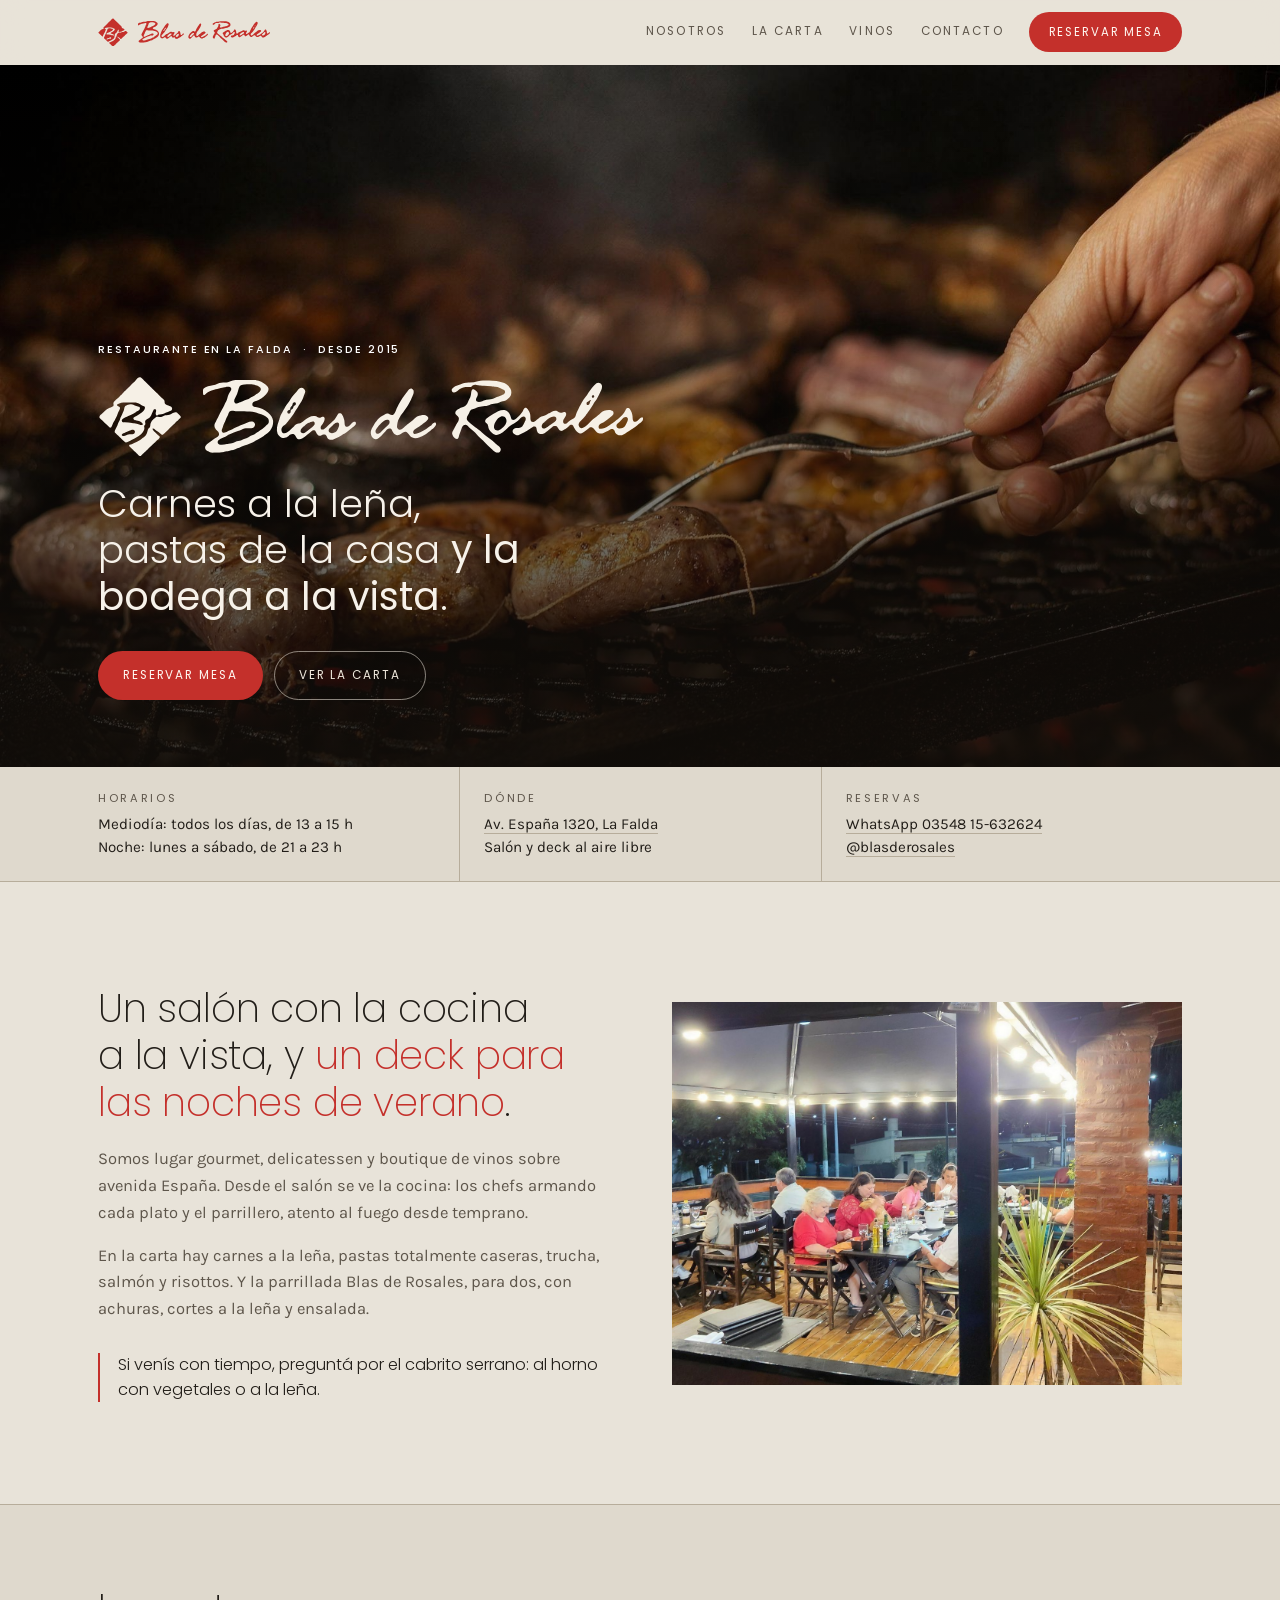
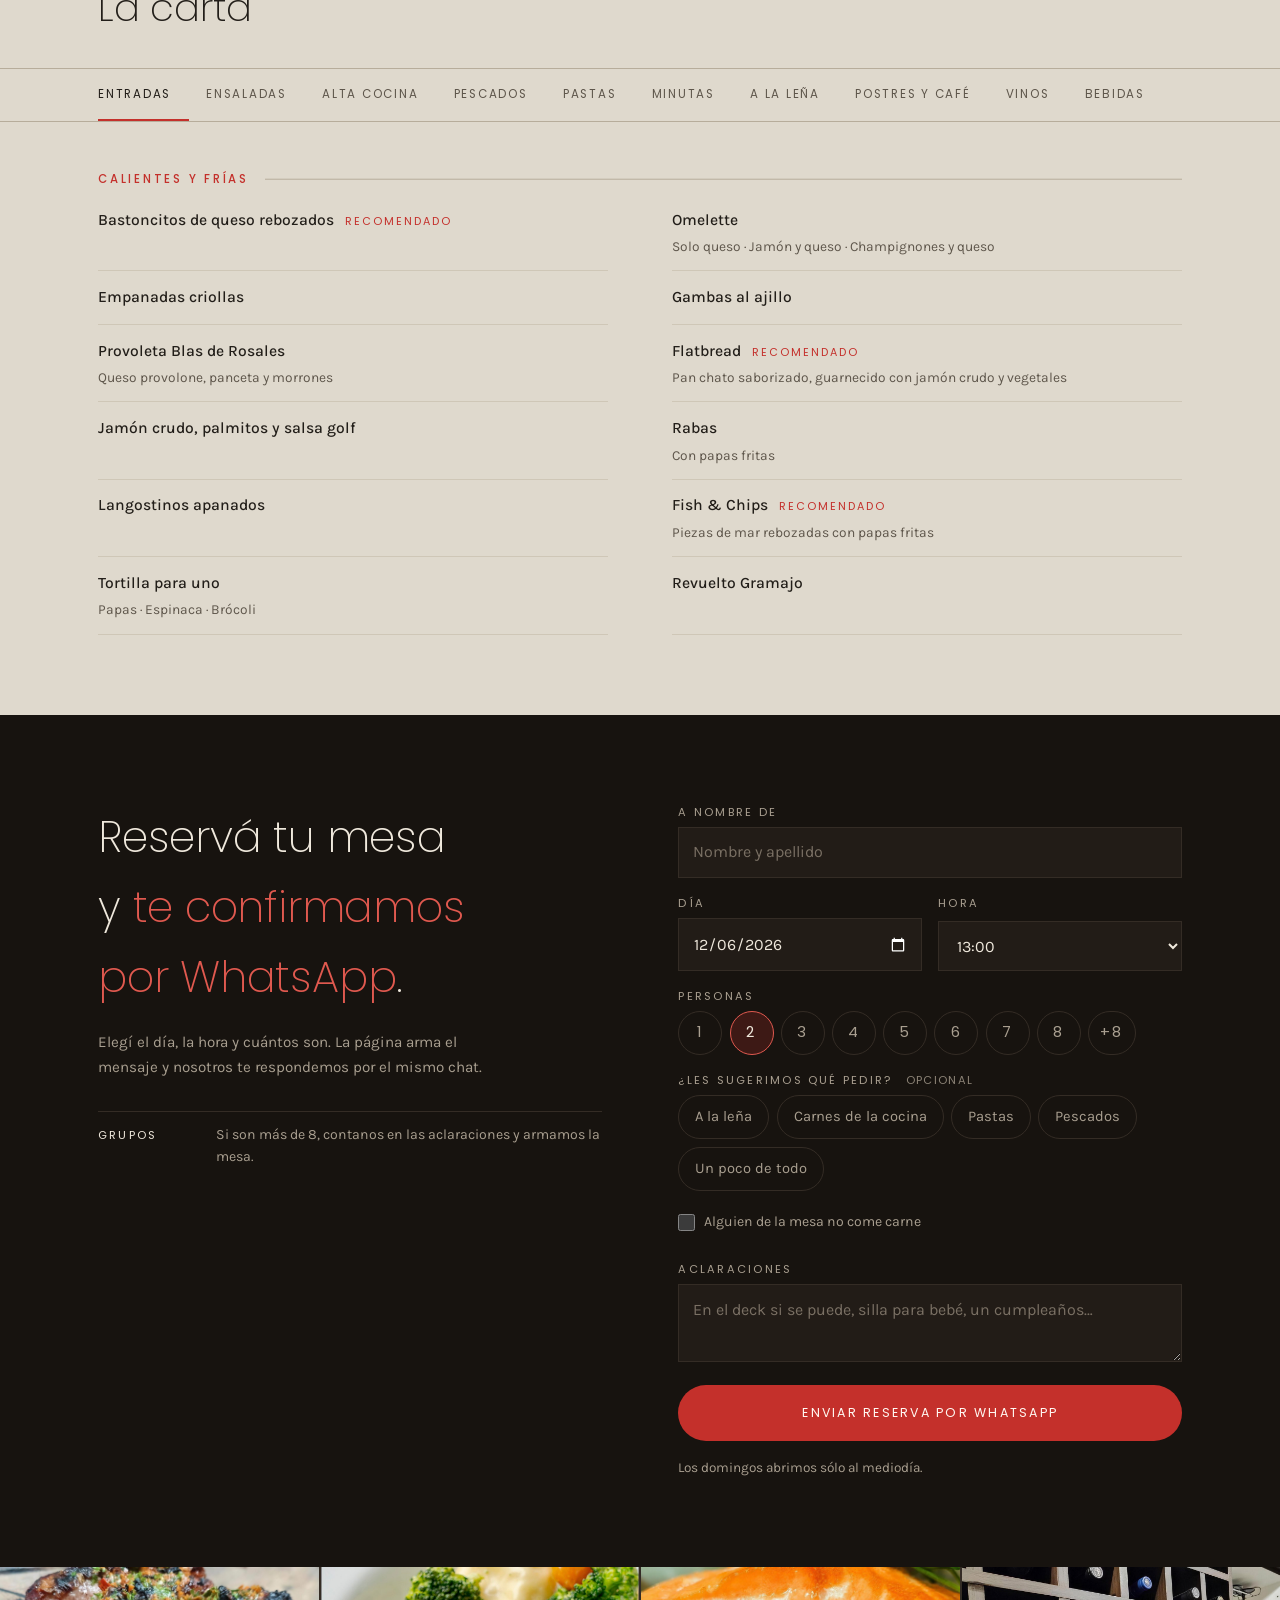
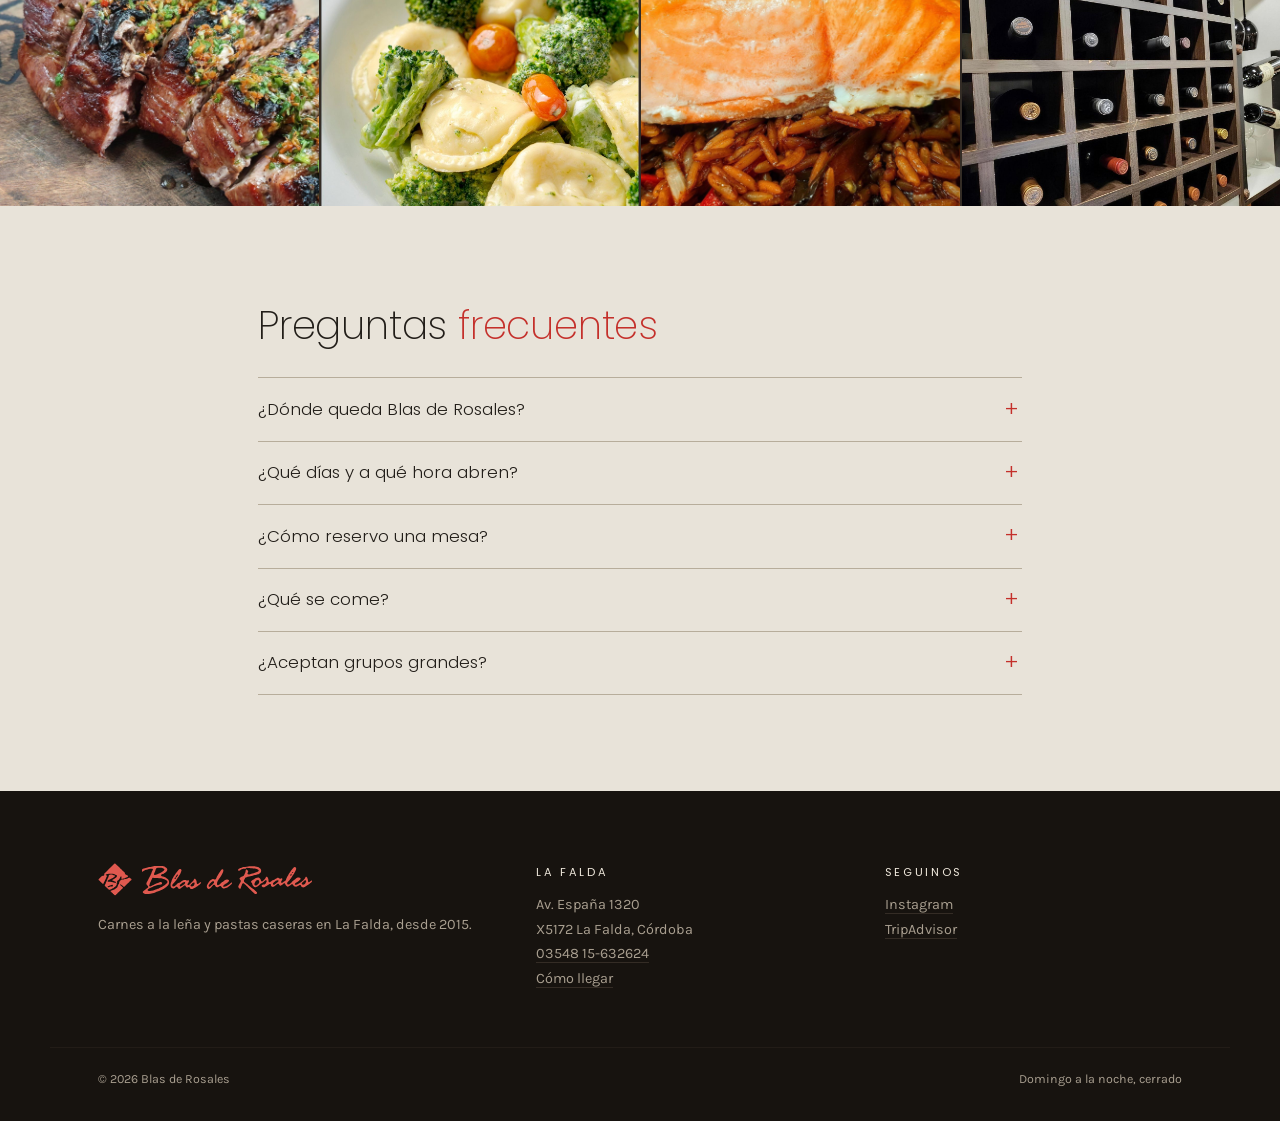
==== commit a46b9669: "SEO para IA: llms.txt, robots, sitemap, JSON-LD Restaurant + FAQ visible Co-Authored-By: Claude Sonn" ====
--- a/index.html
+++ b/index.html
@@ -3,20 +3,25 @@
 <head>
   <meta charset="utf-8">
   <meta name="viewport" content="width=device-width, initial-scale=1">
-  <title>Blas de Rosales · Carnes, pastas y más · La Falda</title>
-  <meta name="description" content="Restaurante en La Falda, Córdoba. Carnes asadas a la leña, pastas artesanales, alta cocina y boutique de vinos. Av. España 1320. Reservas al 03548 15-632624.">
+  <title>Blas de Rosales · Restaurante de carnes a la leña y pastas en La Falda</title>
+  <meta name="description" content="Blas de Rosales, restaurante en La Falda, Córdoba: carnes a la leña, pastas caseras y boutique de vinos. Av. España 1320. Reservas al 03548 15-632624.">
   <meta property="og:title" content="Blas de Rosales · La Falda">
   <meta property="og:description" content="Carnes a la leña, pastas artesanales y boutique de vinos en Av. España 1320, La Falda.">
   <meta property="og:image" content="https://gmonserrat25.github.io/blas-de-rosales/img/og-logo.jpg">
   <meta property="og:image:width" content="1200">
   <meta property="og:image:height" content="630">
   <meta property="og:image:alt" content="Logo de Blas de Rosales">
+  <link rel="canonical" href="https://blas-de-rosales.vercel.app/">
   <link rel="icon" href="img/icono.svg" type="image/svg+xml">
   <link rel="icon" href="img/icono.png" sizes="192x192">
   <link rel="preconnect" href="https://fonts.googleapis.com">
   <link rel="preconnect" href="https://fonts.gstatic.com" crossorigin>
   <link href="https://fonts.googleapis.com/css2?family=Karla:ital,wght@0,400;0,500;0,700;1,400&family=Poppins:wght@200;300;400;500&display=swap" rel="stylesheet">
-  <link rel="stylesheet" href="css/estilos.css?v=202609281800">
+  <link rel="stylesheet" href="css/estilos.css?v=202609291200">
+<!-- seo-ia:start -->
+<script type="application/ld+json">{"@context": "https://schema.org", "@type": "Restaurant", "@id": "https://blas-de-rosales.vercel.app/#negocio", "name": "Blas de Rosales", "description": "Restaurante en La Falda, Córdoba. Carnes a la leña, pastas caseras, trucha, salmón, risottos y boutique de vinos, con salón y deck al aire libre.", "url": "https://blas-de-rosales.vercel.app", "address": {"@type": "PostalAddress", "streetAddress": "Av. España 1320", "addressLocality": "La Falda", "addressRegion": "Córdoba", "postalCode": "5172", "addressCountry": "AR"}, "telephone": "+54 3548 632624", "image": "https://blas-de-rosales.vercel.app/img/og-logo.jpg", "servesCuisine": ["Parrilla", "Pastas caseras", "Pescados", "Risottos"], "openingHoursSpecification": [{"@type": "OpeningHoursSpecification", "dayOfWeek": ["Monday", "Tuesday", "Wednesday", "Thursday", "Friday", "Saturday", "Sunday"], "opens": "13:00", "closes": "15:00"}, {"@type": "OpeningHoursSpecification", "dayOfWeek": ["Monday", "Tuesday", "Wednesday", "Thursday", "Friday", "Saturday"], "opens": "21:00", "closes": "23:00"}], "sameAs": ["https://www.instagram.com/blasderosales/", "https://www.tripadvisor.com.ar/Restaurant_Review-g312770-d8609450-Reviews-Blas_de_Rosales-La_Falda_Province_of_Cordoba_Central_Argentina.html", "https://www.google.com/maps/dir/?api=1&destination=Blas+de+Rosales,+Av.+Espa%C3%B1a+1320,+La+Falda"], "areaServed": {"@type": "City", "name": "La Falda"}}</script>
+<script type="application/ld+json">{"@context": "https://schema.org", "@type": "FAQPage", "mainEntity": [{"@type": "Question", "name": "¿Dónde queda Blas de Rosales?", "acceptedAnswer": {"@type": "Answer", "text": "En Av. España 1320, La Falda, Córdoba. Tenemos salón y un deck al aire libre."}}, {"@type": "Question", "name": "¿Qué días y a qué hora abren?", "acceptedAnswer": {"@type": "Answer", "text": "Al mediodía todos los días, de 13 a 15 h. A la noche, de lunes a sábado, de 21 a 23 h. Los domingos a la noche estamos cerrados."}}, {"@type": "Question", "name": "¿Cómo reservo una mesa?", "acceptedAnswer": {"@type": "Answer", "text": "Desde el formulario de esta página elegís día, hora y cantidad de personas, y te confirmamos por WhatsApp. También podés escribirnos directo al 03548 15-632624."}}, {"@type": "Question", "name": "¿Qué se come?", "acceptedAnswer": {"@type": "Answer", "text": "Carnes a la leña, pastas caseras, trucha, salmón y risottos, además de la parrillada Blas de Rosales para dos. También hay boutique de vinos."}}, {"@type": "Question", "name": "¿Aceptan grupos grandes?", "acceptedAnswer": {"@type": "Answer", "text": "Sí. Si son más de 8, contanos en las aclaraciones de la reserva y armamos la mesa."}}]}</script>
+<!-- seo-ia:end -->
 </head>
 <body>
 
@@ -199,6 +204,32 @@
       <img src="img/cava.jpg" alt="La cava de vinos del salón" loading="lazy">
     </div>
 
+    <section id="preguntas" class="preguntas envoltura" aria-labelledby="titulo-preguntas">
+      <h2 id="titulo-preguntas">Preguntas <em>frecuentes</em></h2>
+      <div class="preguntas__lista">
+        <details>
+          <summary>¿Dónde queda Blas de Rosales?</summary>
+          <p>En Av. España 1320, La Falda, Córdoba. Tenemos salón y un deck al aire libre.</p>
+        </details>
+        <details>
+          <summary>¿Qué días y a qué hora abren?</summary>
+          <p>Al mediodía todos los días, de 13 a 15 h. A la noche, de lunes a sábado, de 21 a 23 h. Los domingos a la noche estamos cerrados.</p>
+        </details>
+        <details>
+          <summary>¿Cómo reservo una mesa?</summary>
+          <p>Desde el formulario de esta página elegís día, hora y cantidad de personas, y te confirmamos por WhatsApp. También podés escribirnos directo al 03548 15-632624.</p>
+        </details>
+        <details>
+          <summary>¿Qué se come?</summary>
+          <p>Carnes a la leña, pastas caseras, trucha, salmón y risottos, además de la parrillada Blas de Rosales para dos. También hay boutique de vinos.</p>
+        </details>
+        <details>
+          <summary>¿Aceptan grupos grandes?</summary>
+          <p>Sí. Si son más de 8, contanos en las aclaraciones de la reserva y armamos la mesa.</p>
+        </details>
+      </div>
+    </section>
+
   </main>
 
   <footer id="contacto" class="noche pie">
@@ -234,6 +265,6 @@
   </footer>
 
   <script type="application/json" id="sugerencias">{"ganas":[{"id":"lena","etiqueta":"A la leña","compartir":[{"t":"Provoleta Blas de Rosales"},{"t":"Empanadas criollas"},{"t":"Tabla de achuras"}],"acompanar":[{"t":"Papas Blas"},{"t":"Tibia de vegetales"},{"t":"Rúcula, parmesano y cherry"}],"uno":[{"t":"Parrillada clásica para uno"},{"t":"Bife de chorizo"},{"t":"Entraña"},{"t":"Cabrito serrano"}],"cortes":[{"t":"Entraña"},{"t":"Vacío"},{"t":"Bife de chorizo"},{"t":"Tira de asado"}],"sin_carne":[{"t":"Parrillada de vegetales"}],"para_dos":{"t":"Parrillada Blas de Rosales"},"vinos":[{"t":"Finca Las Perdices Malbec"},{"t":"Saint Felicien Malbec"},{"t":"Rutini Cabernet-Malbec"}],"copa":{"t":"Malbec por copa, de Finca Las Perdices"}},{"id":"cocina","etiqueta":"Carnes de la cocina","compartir":[{"t":"Flatbread"},{"t":"Provoleta Blas de Rosales"},{"t":"Bastoncitos de queso rebozados"}],"principales":[{"t":"Lomo Ros"},{"t":"Costillitas de cerdo al whisky"},{"t":"Pollo mediterráneo"},{"t":"Lomo en Malbec y frutos rojos"},{"t":"Cordero al Oporto","aviso":"sujeto a disponibilidad"},{"t":"Entrecôte bacon"},{"t":"Bife de chorizo al chimichurri"}],"sin_carne":[{"t":"Risotto de hongos"},{"t":"Sorrentinos de calabaza y queso"}],"vinos":[{"t":"Salentein Reserve Malbec"},{"t":"Saint Felicien Cabernet Franc"},{"t":"D.V. Catena Malbec-Malbec"}],"copa":{"t":"Malbec por copa, de Finca Las Perdices"}},{"id":"pastas","etiqueta":"Pastas","compartir":[{"t":"Flatbread"},{"t":"Bastoncitos de queso rebozados"},{"t":"Rúcula, parmesano y cherry"}],"principales":[{"t":"Sorrentinos de calabaza y queso"},{"t":"Tallarines de remolacha"},{"t":"Risotto \"Tony\""},{"t":"Crepes de mariscos"},{"t":"Sorrentinos de salmón"}],"sin_carne":[{"t":"Sorrentinos de espinacas y 4 quesos"},{"t":"Risotto de vegetales"},{"t":"Sorrentinos de ricotta y nuez"}],"vinos":[{"t":"Killka Red Blend"},{"t":"Callia Chardonnay"},{"t":"El Potrillo Pinot Noir"}],"copa":{"t":"Malbec por copa, de Finca Las Perdices"}},{"id":"mar","etiqueta":"Pescados","compartir":[{"t":"Gambas al ajillo"},{"t":"Rabas"},{"t":"Langostinos apanados"}],"principales":[{"t":"Salmón rosado Blas"},{"t":"Trucha a la pimienta"},{"t":"Roulade de merluza y espinaca"},{"t":"Risotto con camarones"},{"t":"Papillot de surubí"},{"t":"Cazuela de mariscos"}],"sin_carne":[{"t":"Risotto de hongos"},{"t":"Risotto de vegetales"}],"vinos":[{"t":"Etchart Privado Torrontés"},{"t":"Callia Chardonnay"},{"t":"Norton Sauvignon Blanc"}],"copa":{"t":"Media botella de San Felipe blanco"}},{"id":"todo","etiqueta":"Un poco de todo","compartir":[{"t":"Provoleta Blas de Rosales"},{"t":"Fish & Chips"},{"t":"Flatbread"}],"principales":[{"t":"Lomo Ros"},{"t":"Sorrentinos de calabaza y queso"},{"t":"Salmón rosado Blas"},{"t":"Costillitas de cerdo al whisky"},{"t":"Risotto \"Tony\""},{"t":"Cordero al Oporto","aviso":"sujeto a disponibilidad"}],"sin_carne":[{"t":"Parrillada de vegetales"},{"t":"Sorrentinos de espinacas y 4 quesos"}],"vinos":[{"t":"Nicasia Vineyards Red Blend Malbec"},{"t":"Luigi Bosca Espumante Brut Nature"},{"t":"Alamos Pinot Noir"}],"copa":{"t":"Malbec por copa, de Finca Las Perdices"}}],"compartir_sin_carne":[{"t":"Bastoncitos de queso rebozados"},{"t":"Tibia de vegetales"},{"t":"Rúcula, parmesano y cherry"}],"postres":[{"t":"Copa Blas de Rosales"},{"t":"Tiramisú"},{"t":"Crème brûlée"},{"t":"Flan casero"},{"t":"Copa tentación"},{"t":"Crepe de dulce de leche flambeado"}]}</script>
-  <script src="js/sitio.js?v=202609281800" defer></script>
+  <script src="js/sitio.js?v=202609291200" defer></script>
 </body>
 </html>
--- a/css/estilos.css
+++ b/css/estilos.css
@@ -298,3 +298,15 @@
 }
 
 @media (prefers-reduced-motion: reduce) { * { transition: none !important; } html { scroll-behavior: auto; } }
+
+/* ---------- preguntas ---------- */
+.preguntas { padding-block: clamp(3.6rem, 8vw, 6rem); max-width: 860px; }
+.preguntas h2 { font-size: clamp(1.65rem, 3.3vw, 2.45rem); font-weight: 200; line-height: 1.2; margin-bottom: 1.8rem; }
+.preguntas h2 em { font-style: normal; color: var(--rojo); }
+.preguntas details { border-top: 1px solid var(--regla); }
+.preguntas details:last-child { border-bottom: 1px solid var(--regla); }
+.preguntas summary { cursor: pointer; list-style: none; padding: 1.1rem 2rem 1.1rem 0; position: relative; font-family: var(--f-titulos); font-weight: 300; font-size: 1.05rem; }
+.preguntas summary::-webkit-details-marker { display: none; }
+.preguntas summary::after { content: "+"; position: absolute; right: .2rem; top: 50%; transform: translateY(-50%); color: var(--rojo); font-size: 1.3rem; }
+.preguntas details[open] summary::after { content: "\2212"; }
+.preguntas details p { padding: 0 2rem 1.2rem 0; color: var(--tinta-2); max-width: 60ch; }
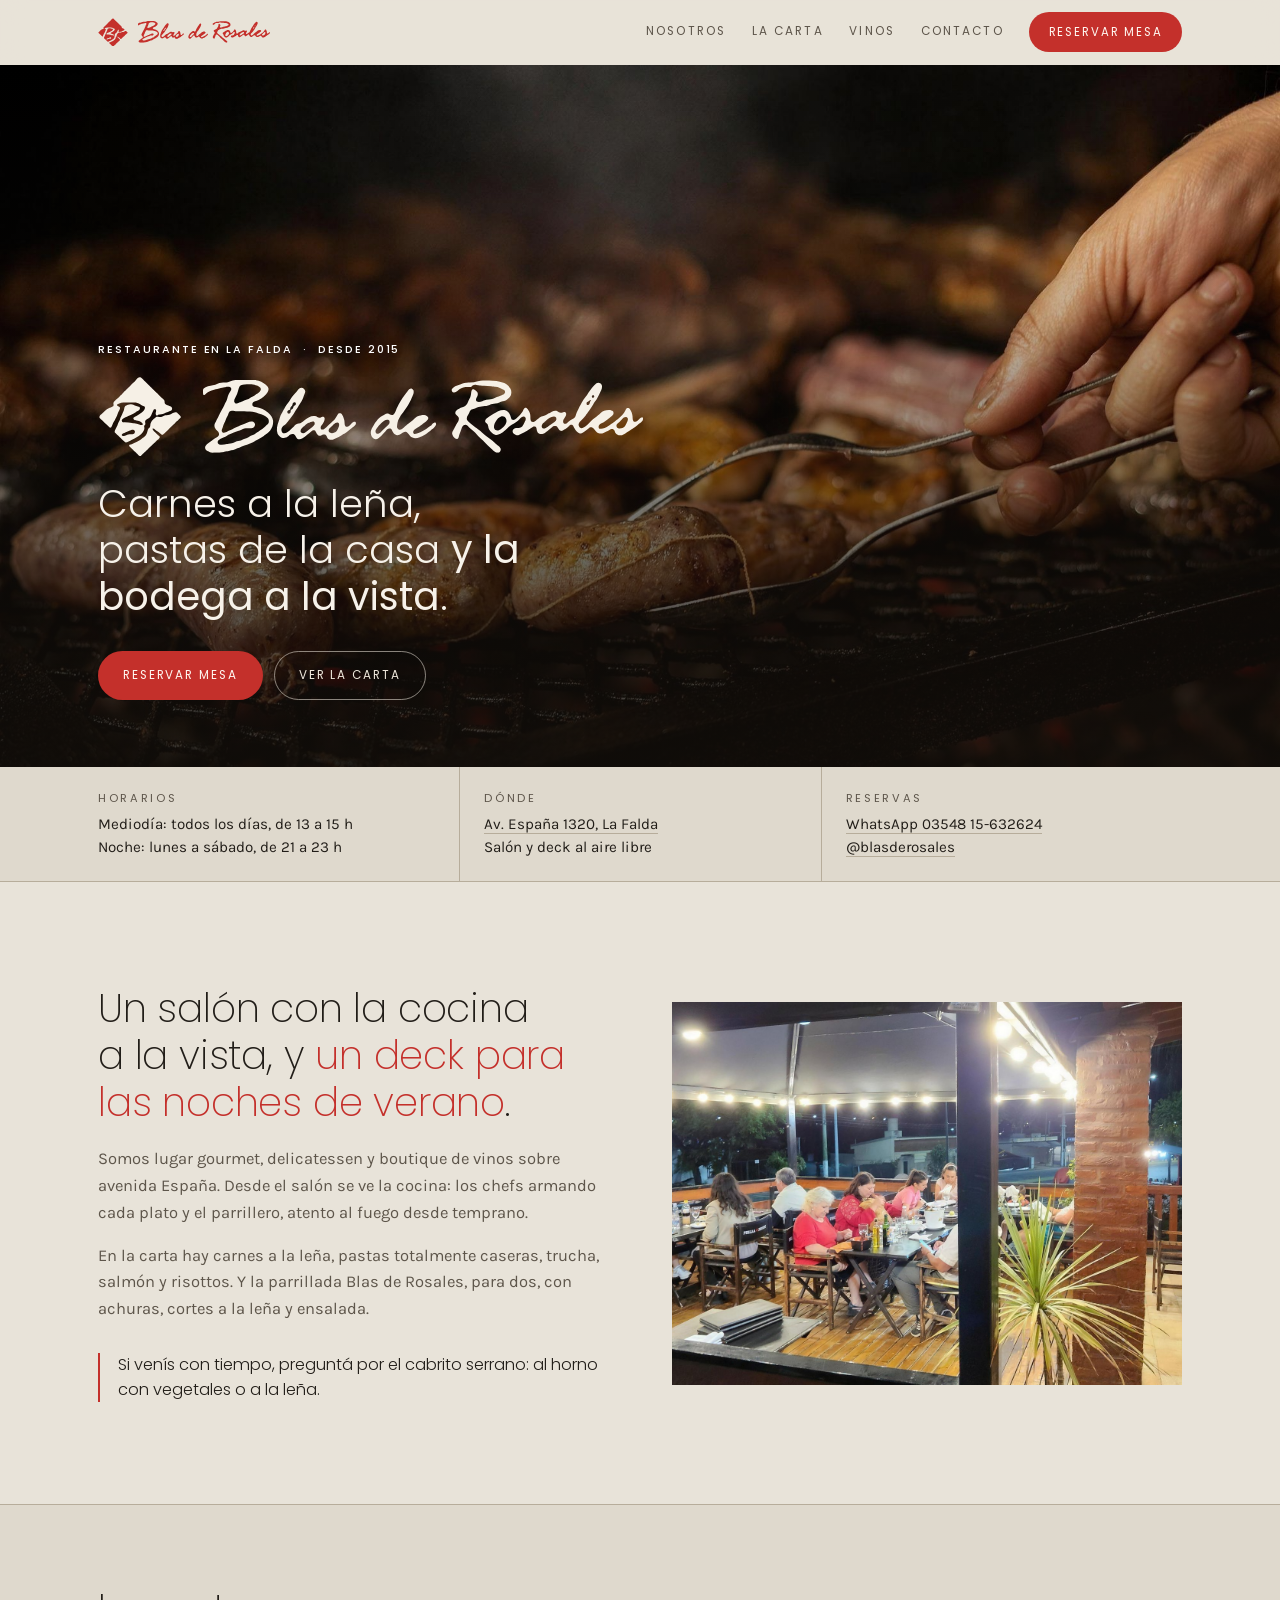
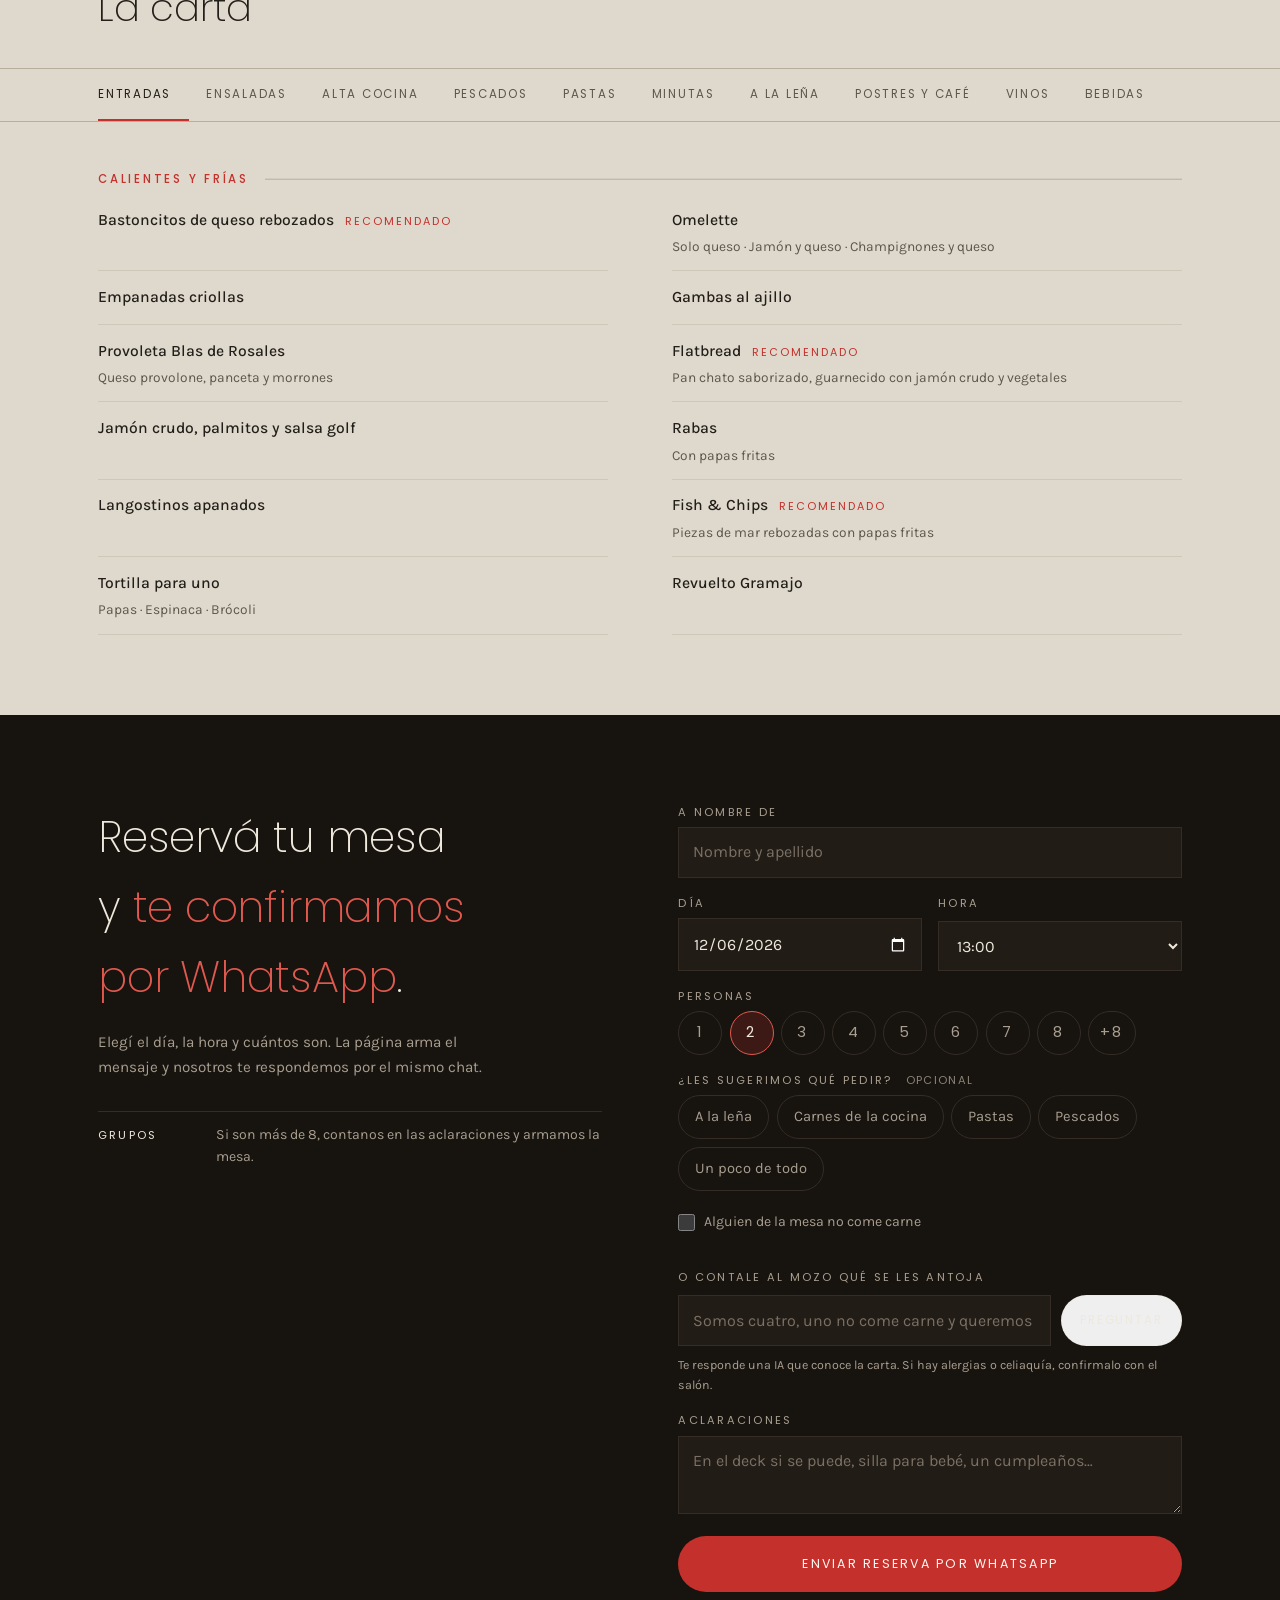
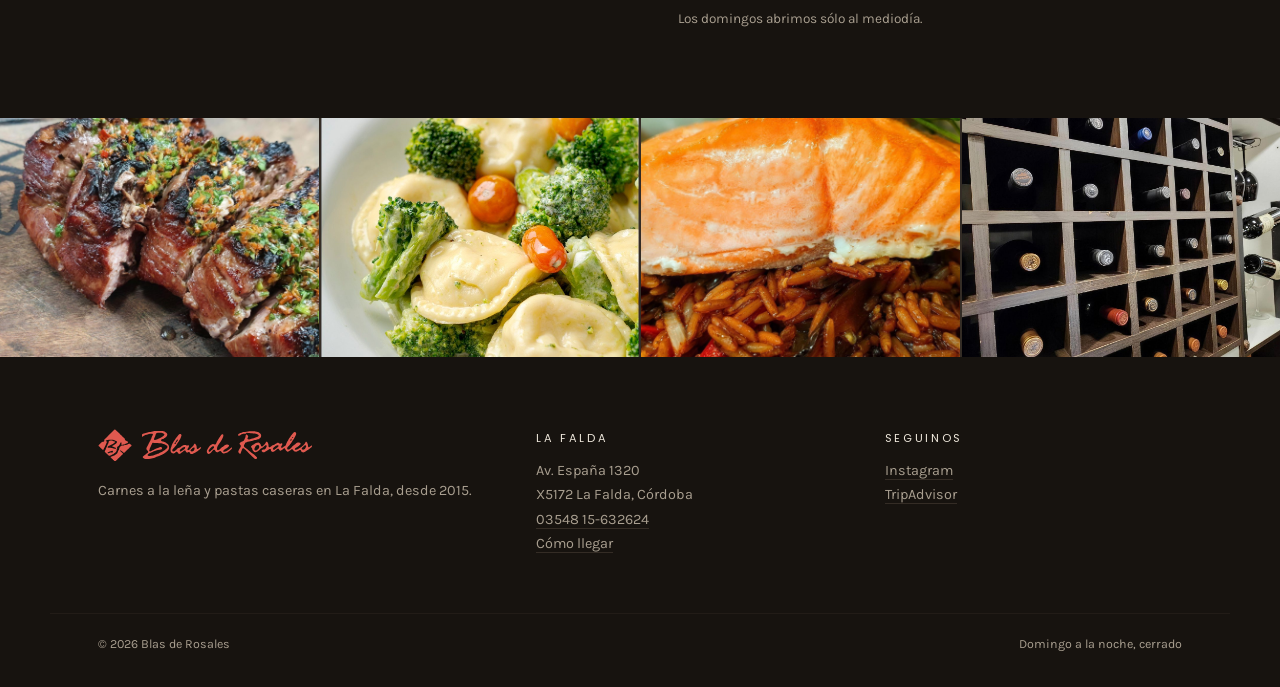
==== commit d4884725: "Mozo virtual con IA en las recomendaciones de la reserva Función de Vercel (api/recomendar.js) que l" ====
--- a/index.html
+++ b/index.html
@@ -3,25 +3,20 @@
 <head>
   <meta charset="utf-8">
   <meta name="viewport" content="width=device-width, initial-scale=1">
-  <title>Blas de Rosales · Restaurante de carnes a la leña y pastas en La Falda</title>
-  <meta name="description" content="Blas de Rosales, restaurante en La Falda, Córdoba: carnes a la leña, pastas caseras y boutique de vinos. Av. España 1320. Reservas al 03548 15-632624.">
+  <title>Blas de Rosales · Carnes, pastas y más · La Falda</title>
+  <meta name="description" content="Restaurante en La Falda, Córdoba. Carnes asadas a la leña, pastas artesanales, alta cocina y boutique de vinos. Av. España 1320. Reservas al 03548 15-632624.">
   <meta property="og:title" content="Blas de Rosales · La Falda">
   <meta property="og:description" content="Carnes a la leña, pastas artesanales y boutique de vinos en Av. España 1320, La Falda.">
   <meta property="og:image" content="https://gmonserrat25.github.io/blas-de-rosales/img/og-logo.jpg">
   <meta property="og:image:width" content="1200">
   <meta property="og:image:height" content="630">
   <meta property="og:image:alt" content="Logo de Blas de Rosales">
-  <link rel="canonical" href="https://blas-de-rosales.vercel.app/">
   <link rel="icon" href="img/icono.svg" type="image/svg+xml">
   <link rel="icon" href="img/icono.png" sizes="192x192">
   <link rel="preconnect" href="https://fonts.googleapis.com">
   <link rel="preconnect" href="https://fonts.gstatic.com" crossorigin>
   <link href="https://fonts.googleapis.com/css2?family=Karla:ital,wght@0,400;0,500;0,700;1,400&family=Poppins:wght@200;300;400;500&display=swap" rel="stylesheet">
   <link rel="stylesheet" href="css/estilos.css?v=202609291200">
-<!-- seo-ia:start -->
-<script type="application/ld+json">{"@context": "https://schema.org", "@type": "Restaurant", "@id": "https://blas-de-rosales.vercel.app/#negocio", "name": "Blas de Rosales", "description": "Restaurante en La Falda, Córdoba. Carnes a la leña, pastas caseras, trucha, salmón, risottos y boutique de vinos, con salón y deck al aire libre.", "url": "https://blas-de-rosales.vercel.app", "address": {"@type": "PostalAddress", "streetAddress": "Av. España 1320", "addressLocality": "La Falda", "addressRegion": "Córdoba", "postalCode": "5172", "addressCountry": "AR"}, "telephone": "+54 3548 632624", "image": "https://blas-de-rosales.vercel.app/img/og-logo.jpg", "servesCuisine": ["Parrilla", "Pastas caseras", "Pescados", "Risottos"], "openingHoursSpecification": [{"@type": "OpeningHoursSpecification", "dayOfWeek": ["Monday", "Tuesday", "Wednesday", "Thursday", "Friday", "Saturday", "Sunday"], "opens": "13:00", "closes": "15:00"}, {"@type": "OpeningHoursSpecification", "dayOfWeek": ["Monday", "Tuesday", "Wednesday", "Thursday", "Friday", "Saturday"], "opens": "21:00", "closes": "23:00"}], "sameAs": ["https://www.instagram.com/blasderosales/", "https://www.tripadvisor.com.ar/Restaurant_Review-g312770-d8609450-Reviews-Blas_de_Rosales-La_Falda_Province_of_Cordoba_Central_Argentina.html", "https://www.google.com/maps/dir/?api=1&destination=Blas+de+Rosales,+Av.+Espa%C3%B1a+1320,+La+Falda"], "areaServed": {"@type": "City", "name": "La Falda"}}</script>
-<script type="application/ld+json">{"@context": "https://schema.org", "@type": "FAQPage", "mainEntity": [{"@type": "Question", "name": "¿Dónde queda Blas de Rosales?", "acceptedAnswer": {"@type": "Answer", "text": "En Av. España 1320, La Falda, Córdoba. Tenemos salón y un deck al aire libre."}}, {"@type": "Question", "name": "¿Qué días y a qué hora abren?", "acceptedAnswer": {"@type": "Answer", "text": "Al mediodía todos los días, de 13 a 15 h. A la noche, de lunes a sábado, de 21 a 23 h. Los domingos a la noche estamos cerrados."}}, {"@type": "Question", "name": "¿Cómo reservo una mesa?", "acceptedAnswer": {"@type": "Answer", "text": "Desde el formulario de esta página elegís día, hora y cantidad de personas, y te confirmamos por WhatsApp. También podés escribirnos directo al 03548 15-632624."}}, {"@type": "Question", "name": "¿Qué se come?", "acceptedAnswer": {"@type": "Answer", "text": "Carnes a la leña, pastas caseras, trucha, salmón y risottos, además de la parrillada Blas de Rosales para dos. También hay boutique de vinos."}}, {"@type": "Question", "name": "¿Aceptan grupos grandes?", "acceptedAnswer": {"@type": "Answer", "text": "Sí. Si son más de 8, contanos en las aclaraciones de la reserva y armamos la mesa."}}]}</script>
-<!-- seo-ia:end -->
 </head>
 <body>
 
@@ -186,6 +181,15 @@
                 <button class="sugerencia__otra" type="button" data-otra>Otra idea</button>
               </div>
             </div>
+            <div class="asistente" data-asistente>
+              <label class="campo__etiqueta" for="r-pregunta">O contale al mozo qué se les antoja</label>
+              <div class="asistente__charla" data-charla aria-live="polite"></div>
+              <div class="asistente__entrada">
+                <input id="r-pregunta" type="text" maxlength="500" autocomplete="off" placeholder="Somos cuatro, uno no come carne y queremos compartir" data-pregunta>
+                <button class="btn btn--linea-clara btn--chico" type="button" data-preguntar>Preguntar</button>
+              </div>
+              <p class="asistente__nota">Te responde una IA que conoce la carta. Si hay alergias o celiaquía, confirmalo con el salón.</p>
+            </div>
           </fieldset>
           <div class="campo">
             <label for="r-notas">Aclaraciones</label>
@@ -203,32 +207,6 @@
       <img src="img/salmon-blas.jpg" alt="Salmón grillado sobre arroz" loading="lazy">
       <img src="img/cava.jpg" alt="La cava de vinos del salón" loading="lazy">
     </div>
-
-    <section id="preguntas" class="preguntas envoltura" aria-labelledby="titulo-preguntas">
-      <h2 id="titulo-preguntas">Preguntas <em>frecuentes</em></h2>
-      <div class="preguntas__lista">
-        <details>
-          <summary>¿Dónde queda Blas de Rosales?</summary>
-          <p>En Av. España 1320, La Falda, Córdoba. Tenemos salón y un deck al aire libre.</p>
-        </details>
-        <details>
-          <summary>¿Qué días y a qué hora abren?</summary>
-          <p>Al mediodía todos los días, de 13 a 15 h. A la noche, de lunes a sábado, de 21 a 23 h. Los domingos a la noche estamos cerrados.</p>
-        </details>
-        <details>
-          <summary>¿Cómo reservo una mesa?</summary>
-          <p>Desde el formulario de esta página elegís día, hora y cantidad de personas, y te confirmamos por WhatsApp. También podés escribirnos directo al 03548 15-632624.</p>
-        </details>
-        <details>
-          <summary>¿Qué se come?</summary>
-          <p>Carnes a la leña, pastas caseras, trucha, salmón y risottos, además de la parrillada Blas de Rosales para dos. También hay boutique de vinos.</p>
-        </details>
-        <details>
-          <summary>¿Aceptan grupos grandes?</summary>
-          <p>Sí. Si son más de 8, contanos en las aclaraciones de la reserva y armamos la mesa.</p>
-        </details>
-      </div>
-    </section>
 
   </main>
 
--- a/css/estilos.css
+++ b/css/estilos.css
@@ -266,6 +266,20 @@
 }
 .sugerencia__otra:hover { color: var(--rojo-claro); text-decoration-color: var(--rojo-claro); }
 .sugerencia__otra:active { color: var(--rojo); }
+/* mozo virtual */
+.asistente { display: grid; gap: .55rem; margin-top: .9rem; }
+.asistente__charla { display: grid; gap: .5rem; max-height: 19rem; overflow-y: auto; }
+.asistente__charla:empty { display: none; }
+.asistente__msg { margin: 0; padding: .65rem .9rem; font-size: .93rem; line-height: 1.5; max-width: 92%; white-space: pre-line; }
+.asistente__msg--cliente { justify-self: end; border: 1px solid var(--noche-3); color: var(--hueso-2); }
+.asistente__msg--mozo { justify-self: start; background: var(--noche-2); border-left: 2px solid var(--rojo-claro); color: var(--hueso); }
+.asistente__msg--espera { color: var(--hueso-2); font-style: italic; }
+.asistente__msg--error { border-left-color: var(--hueso-2); color: var(--hueso-2); }
+.asistente__entrada { display: flex; gap: .6rem; }
+.asistente__entrada input { flex: 1; min-width: 0; }
+.asistente__entrada .btn { flex: none; }
+.asistente__entrada .btn:disabled { opacity: .5; cursor: default; }
+.asistente__nota { margin: 0; font-size: .78rem; color: var(--hueso-2); }
 @media (max-width: 420px) {
   .sugerencia__fila { flex-direction: column; gap: .2rem; }
   .sugerencia__fila dt { width: auto; }
@@ -298,15 +312,3 @@
 }
 
 @media (prefers-reduced-motion: reduce) { * { transition: none !important; } html { scroll-behavior: auto; } }
-
-/* ---------- preguntas ---------- */
-.preguntas { padding-block: clamp(3.6rem, 8vw, 6rem); max-width: 860px; }
-.preguntas h2 { font-size: clamp(1.65rem, 3.3vw, 2.45rem); font-weight: 200; line-height: 1.2; margin-bottom: 1.8rem; }
-.preguntas h2 em { font-style: normal; color: var(--rojo); }
-.preguntas details { border-top: 1px solid var(--regla); }
-.preguntas details:last-child { border-bottom: 1px solid var(--regla); }
-.preguntas summary { cursor: pointer; list-style: none; padding: 1.1rem 2rem 1.1rem 0; position: relative; font-family: var(--f-titulos); font-weight: 300; font-size: 1.05rem; }
-.preguntas summary::-webkit-details-marker { display: none; }
-.preguntas summary::after { content: "+"; position: absolute; right: .2rem; top: 50%; transform: translateY(-50%); color: var(--rojo); font-size: 1.3rem; }
-.preguntas details[open] summary::after { content: "\2212"; }
-.preguntas details p { padding: 0 2rem 1.2rem 0; color: var(--tinta-2); max-width: 60ch; }
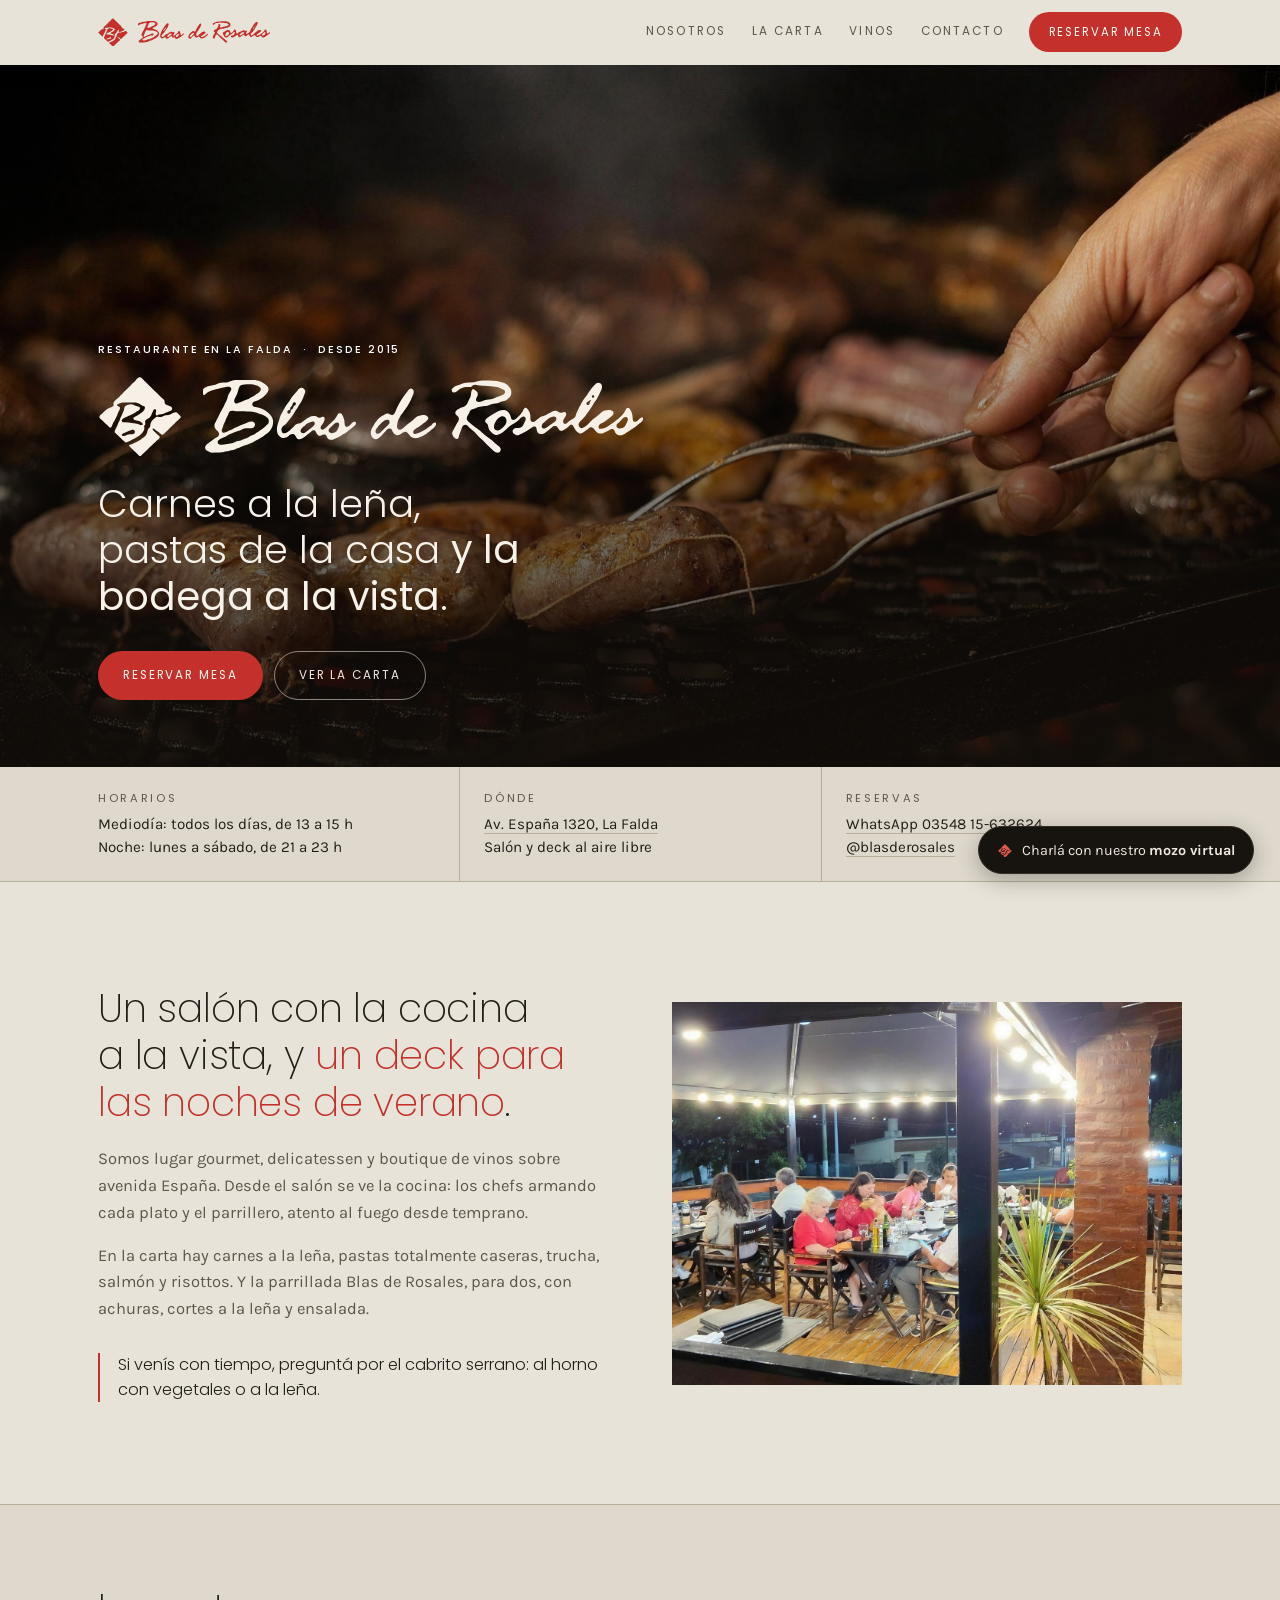
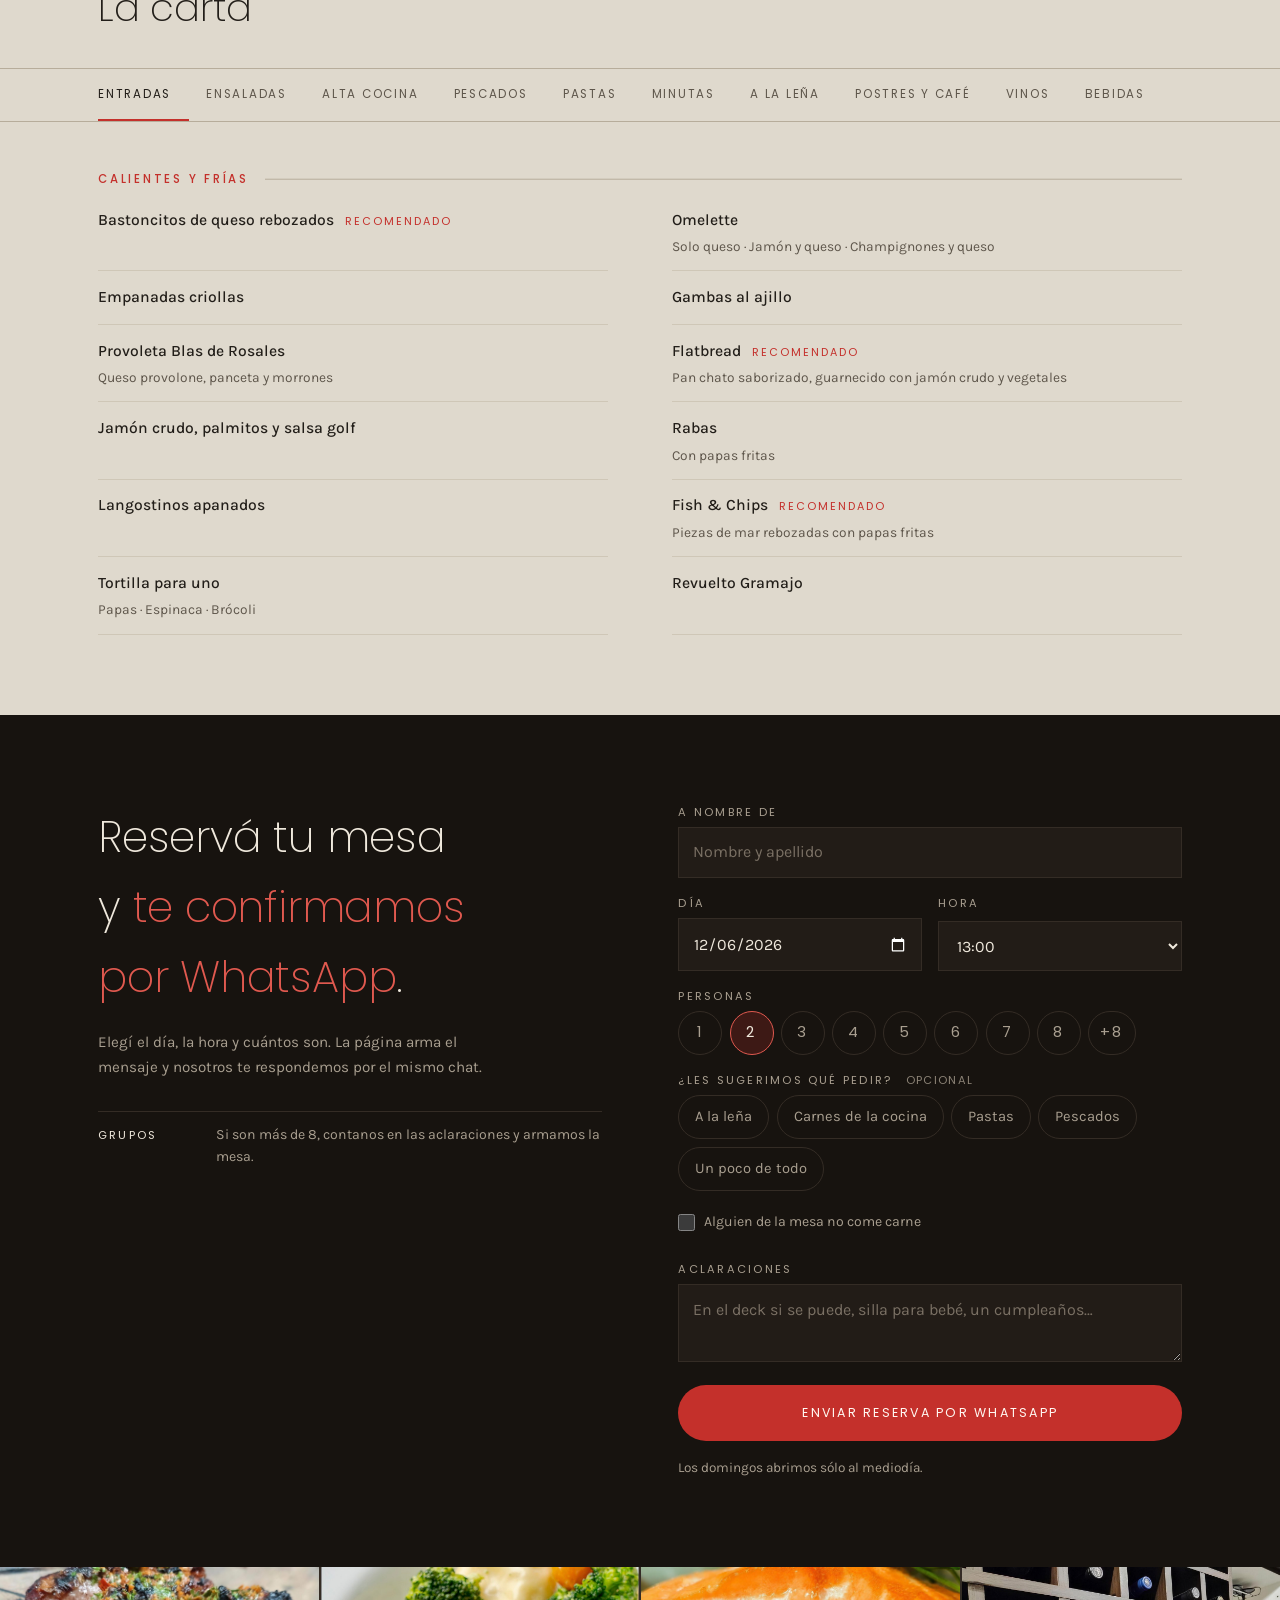
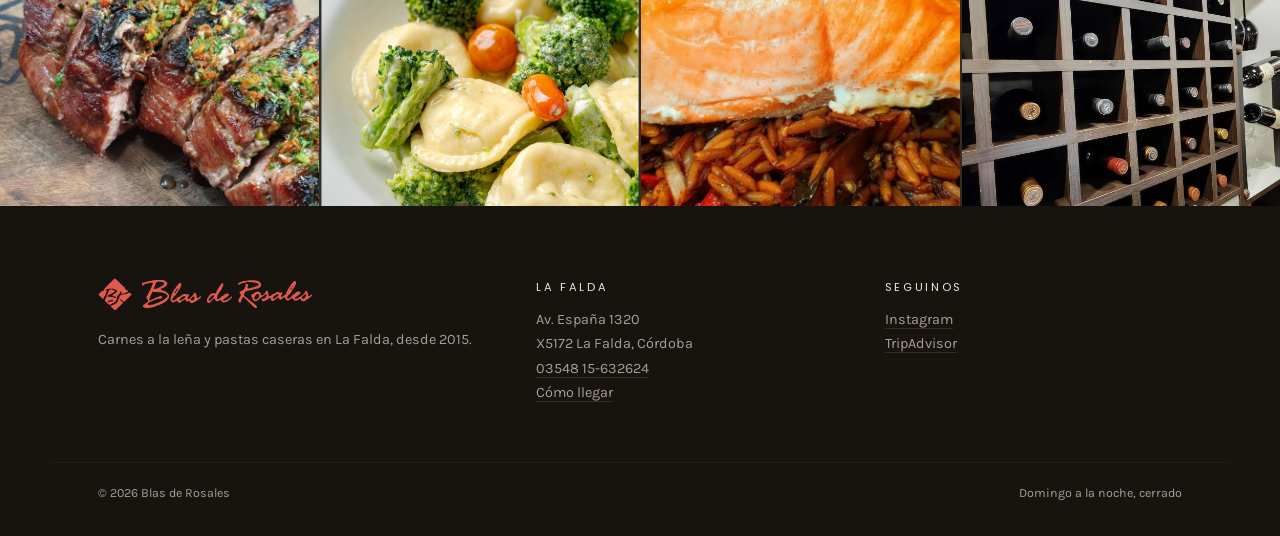
==== commit 3a97b95e: "Mozo virtual como chat flotante de ayuda, fuera del formulario de reserva Co-Authored-By: Claude Son" ====
--- a/index.html
+++ b/index.html
@@ -16,7 +16,7 @@
   <link rel="preconnect" href="https://fonts.googleapis.com">
   <link rel="preconnect" href="https://fonts.gstatic.com" crossorigin>
   <link href="https://fonts.googleapis.com/css2?family=Karla:ital,wght@0,400;0,500;0,700;1,400&family=Poppins:wght@200;300;400;500&display=swap" rel="stylesheet">
-  <link rel="stylesheet" href="css/estilos.css?v=202609291200">
+  <link rel="stylesheet" href="css/estilos.css?v=202609292200">
 </head>
 <body>
 
@@ -181,15 +181,6 @@
                 <button class="sugerencia__otra" type="button" data-otra>Otra idea</button>
               </div>
             </div>
-            <div class="asistente" data-asistente>
-              <label class="campo__etiqueta" for="r-pregunta">O contale al mozo qué se les antoja</label>
-              <div class="asistente__charla" data-charla aria-live="polite"></div>
-              <div class="asistente__entrada">
-                <input id="r-pregunta" type="text" maxlength="500" autocomplete="off" placeholder="Somos cuatro, uno no come carne y queremos compartir" data-pregunta>
-                <button class="btn btn--linea-clara btn--chico" type="button" data-preguntar>Preguntar</button>
-              </div>
-              <p class="asistente__nota">Te responde una IA que conoce la carta. Si hay alergias o celiaquía, confirmalo con el salón.</p>
-            </div>
           </fieldset>
           <div class="campo">
             <label for="r-notas">Aclaraciones</label>
@@ -242,7 +233,34 @@
     </div>
   </footer>
 
+  <div class="mozo" data-mozo>
+    <section class="mozo__panel" id="mozo-panel" role="dialog" aria-labelledby="mozo-titulo" hidden>
+      <header class="mozo__cabeza">
+        <div>
+          <h2 id="mozo-titulo">Mozo virtual</h2>
+          <p>Te ayuda a elegir qué pedir</p>
+        </div>
+        <button class="mozo__cerrar" type="button" data-mozo-cerrar aria-label="Cerrar el chat">
+          <svg viewBox="0 0 24 24" width="18" height="18" aria-hidden="true"><path d="M6 6l12 12M18 6L6 18" stroke="currentColor" stroke-width="1.6" fill="none" stroke-linecap="round"/></svg>
+        </button>
+      </header>
+      <div class="mozo__charla" data-charla aria-live="polite">
+        <p class="mozo__msg mozo__msg--mozo">Buenas, soy el mozo virtual de Blas de Rosales. Contame cuántos son y qué se les antoja, y les sugiero qué pedir.</p>
+      </div>
+      <form class="mozo__entrada" data-mozo-form>
+        <label class="mozo__sr" for="mozo-pregunta">Tu consulta</label>
+        <input id="mozo-pregunta" type="text" maxlength="500" autocomplete="off" placeholder="Somos cuatro y uno no come carne" data-pregunta>
+        <button class="btn btn--rojo btn--chico" type="submit" data-preguntar>Enviar</button>
+      </form>
+      <p class="mozo__nota">Te responde una IA que conoce la carta. Con alergias o celiaquía, confirmalo con el salón. <a href="#reservas" data-mozo-cerrar>Reservar una mesa</a></p>
+    </section>
+    <button class="mozo__abrir" type="button" data-mozo-abrir aria-expanded="false" aria-controls="mozo-panel">
+      <svg class="rombo" width="14" aria-hidden="true"><use href="img/logo/marca.svg#rombo"/></svg>
+      <span>Charlá con nuestro <b>mozo virtual</b></span>
+    </button>
+  </div>
+
   <script type="application/json" id="sugerencias">{"ganas":[{"id":"lena","etiqueta":"A la leña","compartir":[{"t":"Provoleta Blas de Rosales"},{"t":"Empanadas criollas"},{"t":"Tabla de achuras"}],"acompanar":[{"t":"Papas Blas"},{"t":"Tibia de vegetales"},{"t":"Rúcula, parmesano y cherry"}],"uno":[{"t":"Parrillada clásica para uno"},{"t":"Bife de chorizo"},{"t":"Entraña"},{"t":"Cabrito serrano"}],"cortes":[{"t":"Entraña"},{"t":"Vacío"},{"t":"Bife de chorizo"},{"t":"Tira de asado"}],"sin_carne":[{"t":"Parrillada de vegetales"}],"para_dos":{"t":"Parrillada Blas de Rosales"},"vinos":[{"t":"Finca Las Perdices Malbec"},{"t":"Saint Felicien Malbec"},{"t":"Rutini Cabernet-Malbec"}],"copa":{"t":"Malbec por copa, de Finca Las Perdices"}},{"id":"cocina","etiqueta":"Carnes de la cocina","compartir":[{"t":"Flatbread"},{"t":"Provoleta Blas de Rosales"},{"t":"Bastoncitos de queso rebozados"}],"principales":[{"t":"Lomo Ros"},{"t":"Costillitas de cerdo al whisky"},{"t":"Pollo mediterráneo"},{"t":"Lomo en Malbec y frutos rojos"},{"t":"Cordero al Oporto","aviso":"sujeto a disponibilidad"},{"t":"Entrecôte bacon"},{"t":"Bife de chorizo al chimichurri"}],"sin_carne":[{"t":"Risotto de hongos"},{"t":"Sorrentinos de calabaza y queso"}],"vinos":[{"t":"Salentein Reserve Malbec"},{"t":"Saint Felicien Cabernet Franc"},{"t":"D.V. Catena Malbec-Malbec"}],"copa":{"t":"Malbec por copa, de Finca Las Perdices"}},{"id":"pastas","etiqueta":"Pastas","compartir":[{"t":"Flatbread"},{"t":"Bastoncitos de queso rebozados"},{"t":"Rúcula, parmesano y cherry"}],"principales":[{"t":"Sorrentinos de calabaza y queso"},{"t":"Tallarines de remolacha"},{"t":"Risotto \"Tony\""},{"t":"Crepes de mariscos"},{"t":"Sorrentinos de salmón"}],"sin_carne":[{"t":"Sorrentinos de espinacas y 4 quesos"},{"t":"Risotto de vegetales"},{"t":"Sorrentinos de ricotta y nuez"}],"vinos":[{"t":"Killka Red Blend"},{"t":"Callia Chardonnay"},{"t":"El Potrillo Pinot Noir"}],"copa":{"t":"Malbec por copa, de Finca Las Perdices"}},{"id":"mar","etiqueta":"Pescados","compartir":[{"t":"Gambas al ajillo"},{"t":"Rabas"},{"t":"Langostinos apanados"}],"principales":[{"t":"Salmón rosado Blas"},{"t":"Trucha a la pimienta"},{"t":"Roulade de merluza y espinaca"},{"t":"Risotto con camarones"},{"t":"Papillot de surubí"},{"t":"Cazuela de mariscos"}],"sin_carne":[{"t":"Risotto de hongos"},{"t":"Risotto de vegetales"}],"vinos":[{"t":"Etchart Privado Torrontés"},{"t":"Callia Chardonnay"},{"t":"Norton Sauvignon Blanc"}],"copa":{"t":"Media botella de San Felipe blanco"}},{"id":"todo","etiqueta":"Un poco de todo","compartir":[{"t":"Provoleta Blas de Rosales"},{"t":"Fish & Chips"},{"t":"Flatbread"}],"principales":[{"t":"Lomo Ros"},{"t":"Sorrentinos de calabaza y queso"},{"t":"Salmón rosado Blas"},{"t":"Costillitas de cerdo al whisky"},{"t":"Risotto \"Tony\""},{"t":"Cordero al Oporto","aviso":"sujeto a disponibilidad"}],"sin_carne":[{"t":"Parrillada de vegetales"},{"t":"Sorrentinos de espinacas y 4 quesos"}],"vinos":[{"t":"Nicasia Vineyards Red Blend Malbec"},{"t":"Luigi Bosca Espumante Brut Nature"},{"t":"Alamos Pinot Noir"}],"copa":{"t":"Malbec por copa, de Finca Las Perdices"}}],"compartir_sin_carne":[{"t":"Bastoncitos de queso rebozados"},{"t":"Tibia de vegetales"},{"t":"Rúcula, parmesano y cherry"}],"postres":[{"t":"Copa Blas de Rosales"},{"t":"Tiramisú"},{"t":"Crème brûlée"},{"t":"Flan casero"},{"t":"Copa tentación"},{"t":"Crepe de dulce de leche flambeado"}]}</script>
-  <script src="js/sitio.js?v=202609291200" defer></script>
+  <script src="js/sitio.js?v=202609292200" defer></script>
 </body>
 </html>
--- a/css/estilos.css
+++ b/css/estilos.css
@@ -266,20 +266,52 @@
 }
 .sugerencia__otra:hover { color: var(--rojo-claro); text-decoration-color: var(--rojo-claro); }
 .sugerencia__otra:active { color: var(--rojo); }
-/* mozo virtual */
-.asistente { display: grid; gap: .55rem; margin-top: .9rem; }
-.asistente__charla { display: grid; gap: .5rem; max-height: 19rem; overflow-y: auto; }
-.asistente__charla:empty { display: none; }
-.asistente__msg { margin: 0; padding: .65rem .9rem; font-size: .93rem; line-height: 1.5; max-width: 92%; white-space: pre-line; }
-.asistente__msg--cliente { justify-self: end; border: 1px solid var(--noche-3); color: var(--hueso-2); }
-.asistente__msg--mozo { justify-self: start; background: var(--noche-2); border-left: 2px solid var(--rojo-claro); color: var(--hueso); }
-.asistente__msg--espera { color: var(--hueso-2); font-style: italic; }
-.asistente__msg--error { border-left-color: var(--hueso-2); color: var(--hueso-2); }
-.asistente__entrada { display: flex; gap: .6rem; }
-.asistente__entrada input { flex: 1; min-width: 0; }
-.asistente__entrada .btn { flex: none; }
-.asistente__entrada .btn:disabled { opacity: .5; cursor: default; }
-.asistente__nota { margin: 0; font-size: .78rem; color: var(--hueso-2); }
+/* mozo virtual: pestaña flotante que abre un chat de ayuda */
+.mozo { position: fixed; right: clamp(.8rem, 2.5vw, 1.6rem); bottom: clamp(.8rem, 2.5vw, 1.6rem); z-index: 60; display: grid; justify-items: end; gap: .7rem; }
+.mozo__abrir {
+  display: inline-flex; align-items: center; gap: .65rem; min-height: 48px; padding: .6rem 1.15rem; cursor: pointer;
+  background: var(--noche); color: var(--hueso); border: 1px solid var(--noche-3); border-radius: 999px;
+  font-size: .9rem; box-shadow: 0 6px 22px rgba(23, 19, 15, .3); transition: background-color .2s, border-color .2s;
+}
+.mozo__abrir .rombo { color: var(--rojo-claro); }
+.mozo__abrir b { font-weight: 700; }
+.mozo__abrir:hover { background: var(--noche-2); border-color: var(--hueso-2); }
+.mozo__abrir:focus-visible { outline-color: var(--rojo-claro); }
+.mozo.is-abierto .mozo__abrir { display: none; }
+.mozo__panel {
+  width: min(24rem, calc(100vw - 1.6rem)); max-height: min(34rem, calc(100dvh - 2rem)); display: flex; flex-direction: column;
+  background: var(--noche); color: var(--hueso); border: 1px solid var(--noche-3); box-shadow: 0 14px 40px rgba(23, 19, 15, .45);
+}
+.mozo__panel[hidden] { display: none; }
+.mozo__panel :focus-visible { outline-color: var(--rojo-claro); }
+.mozo__cabeza { display: flex; justify-content: space-between; align-items: center; gap: 1rem; padding: .9rem 1rem .9rem 1.15rem; border-bottom: 1px solid var(--noche-3); }
+.mozo__cabeza h2 { font-size: 1rem; font-weight: 400; letter-spacing: .02em; color: var(--hueso); }
+.mozo__cabeza p { font-size: .8rem; color: var(--hueso-2); }
+.mozo__cerrar { display: grid; place-items: center; width: 44px; height: 44px; margin: -.4rem 0; background: none; border: 0; color: var(--hueso-2); cursor: pointer; transition: color .18s; }
+.mozo__cerrar:hover { color: var(--hueso); }
+.mozo__charla { flex: 1; min-height: 8rem; overflow-y: auto; display: grid; align-content: start; gap: .5rem; padding: 1rem 1.15rem; }
+.mozo__msg { margin: 0; padding: .65rem .9rem; font-size: .93rem; line-height: 1.5; max-width: 92%; white-space: pre-line; }
+.mozo__msg--cliente { justify-self: end; border: 1px solid var(--noche-3); color: var(--hueso-2); }
+.mozo__msg--mozo { justify-self: start; background: var(--noche-2); border-left: 2px solid var(--rojo-claro); color: var(--hueso); }
+.mozo__msg--espera { color: var(--hueso-2); font-style: italic; }
+.mozo__msg--error { border-left-color: var(--hueso-2); color: var(--hueso-2); }
+.mozo__entrada { display: flex; gap: .6rem; padding: .8rem 1.15rem; border-top: 1px solid var(--noche-3); }
+.mozo__entrada input {
+  flex: 1; min-width: 0; min-height: 2.9rem; padding: .6rem .8rem; background: var(--noche-2); color: var(--hueso);
+  border: 1px solid var(--noche-3); border-radius: 0; font-size: 16px;
+}
+.mozo__entrada input::placeholder { color: #7A7064; }
+.mozo__entrada input:focus { border-color: var(--rojo-claro); outline: none; }
+.mozo__entrada .btn { flex: none; }
+.mozo__entrada .btn:disabled { opacity: .5; cursor: default; }
+.mozo__nota { margin: 0; padding: 0 1.15rem 1rem; font-size: .78rem; color: var(--hueso-2); }
+.mozo__nota a { color: var(--hueso); text-underline-offset: .25em; }
+.mozo__nota a:hover { color: var(--rojo-claro); }
+.mozo__sr { position: absolute; width: 1px; height: 1px; overflow: hidden; clip-path: inset(50%); }
+@media (max-width: 520px) {
+  .mozo__abrir span { font-size: .85rem; }
+  .mozo__panel { width: calc(100vw - 1.6rem); }
+}
 @media (max-width: 420px) {
   .sugerencia__fila { flex-direction: column; gap: .2rem; }
   .sugerencia__fila dt { width: auto; }
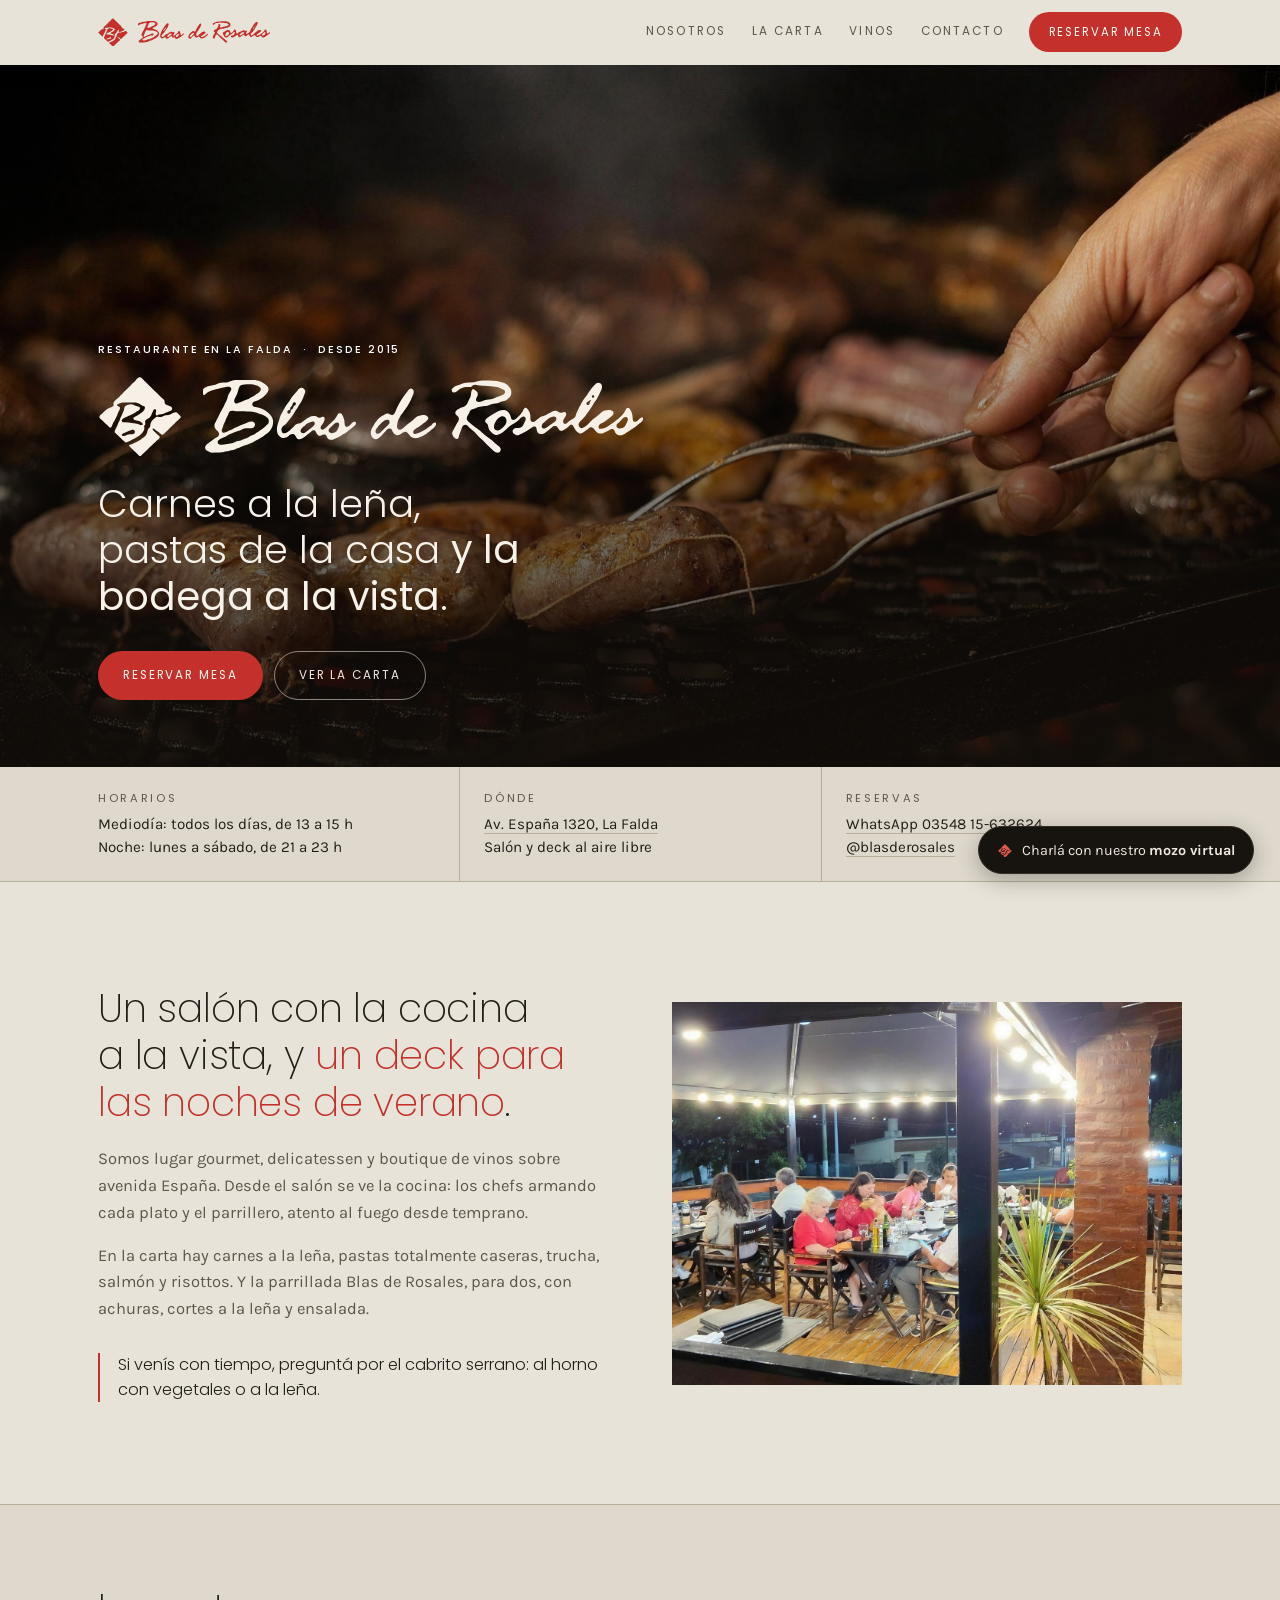
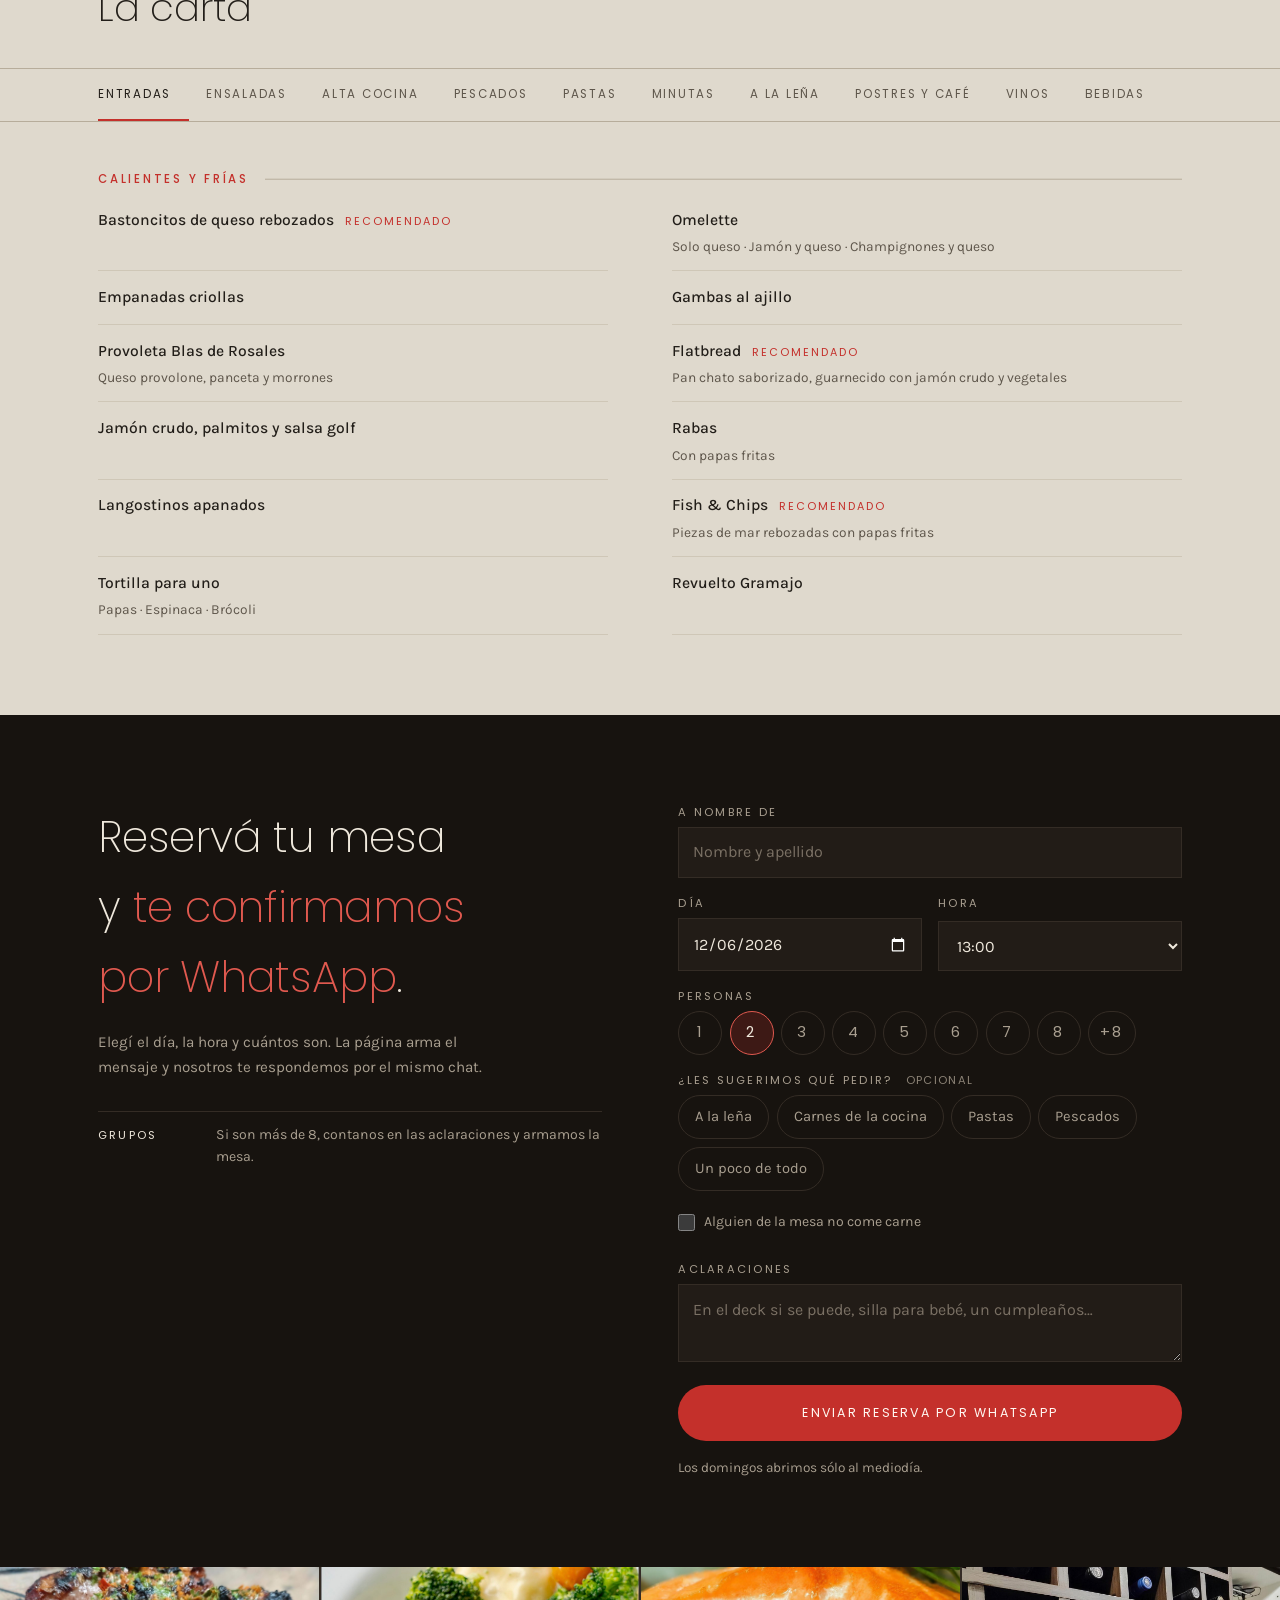
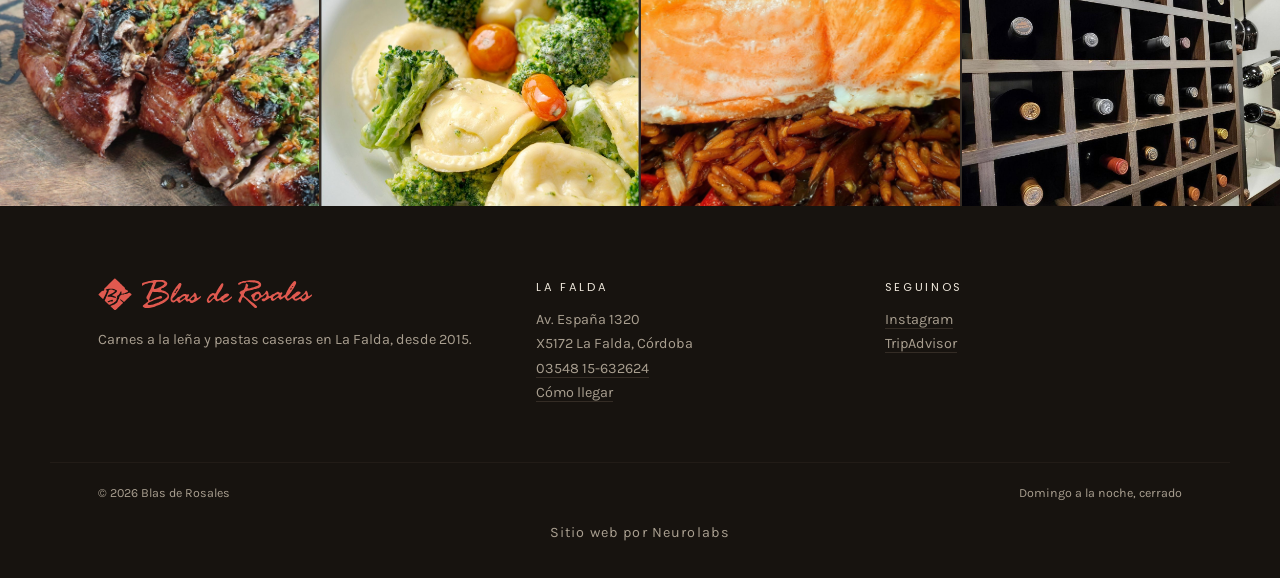
==== commit 22d2f011: "Crédito Neurolabs al pie Co-Authored-By: Claude Sonnet 5.5 <noreply@anthropic.com>" ====
--- a/index.html
+++ b/index.html
@@ -231,6 +231,7 @@
       <span>© <span data-anio>2026</span> Blas de Rosales</span>
       <span>Domingo a la noche, cerrado</span>
     </div>
+    <div class="envoltura"><p class="pie__credito">Sitio web por <a href="https://neurolabs.ar" target="_blank" rel="noreferrer">Neurolabs</a></p></div>
   </footer>
 
   <div class="mozo" data-mozo>
--- a/css/estilos.css
+++ b/css/estilos.css
@@ -343,4 +343,8 @@
   display: flex; justify-content: space-between; gap: 1rem; flex-wrap: wrap; font-size: .78rem; color: var(--hueso-2);
 }
 
+.pie__credito { margin: 1.1rem 0 0; text-align: center; font-size: 10px; letter-spacing: .08em; color: rgba(169, 159, 144, .5); }
+.pie .pie__credito a { color: inherit; border-bottom: 0; text-decoration: none; transition: color .2s; }
+.pie .pie__credito a:hover { color: var(--hueso-2); }
+
 @media (prefers-reduced-motion: reduce) { * { transition: none !important; } html { scroll-behavior: auto; } }
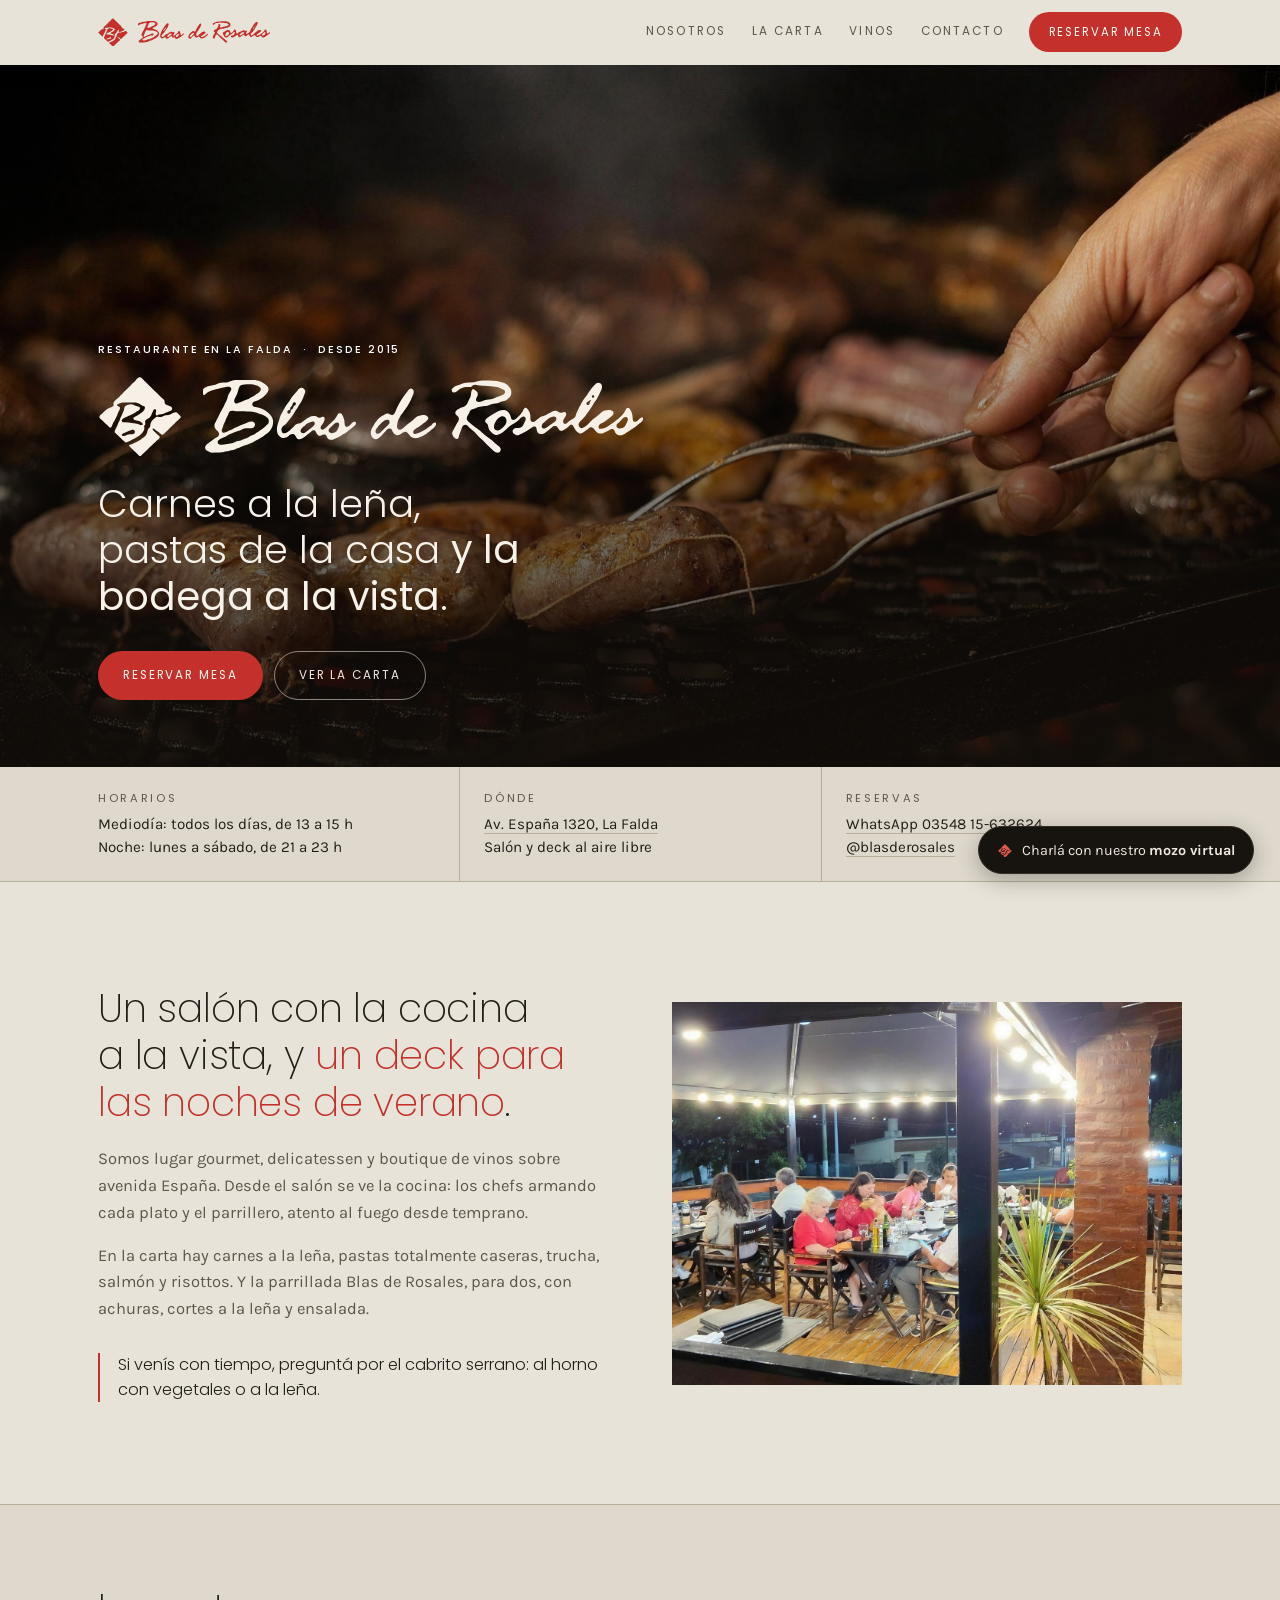
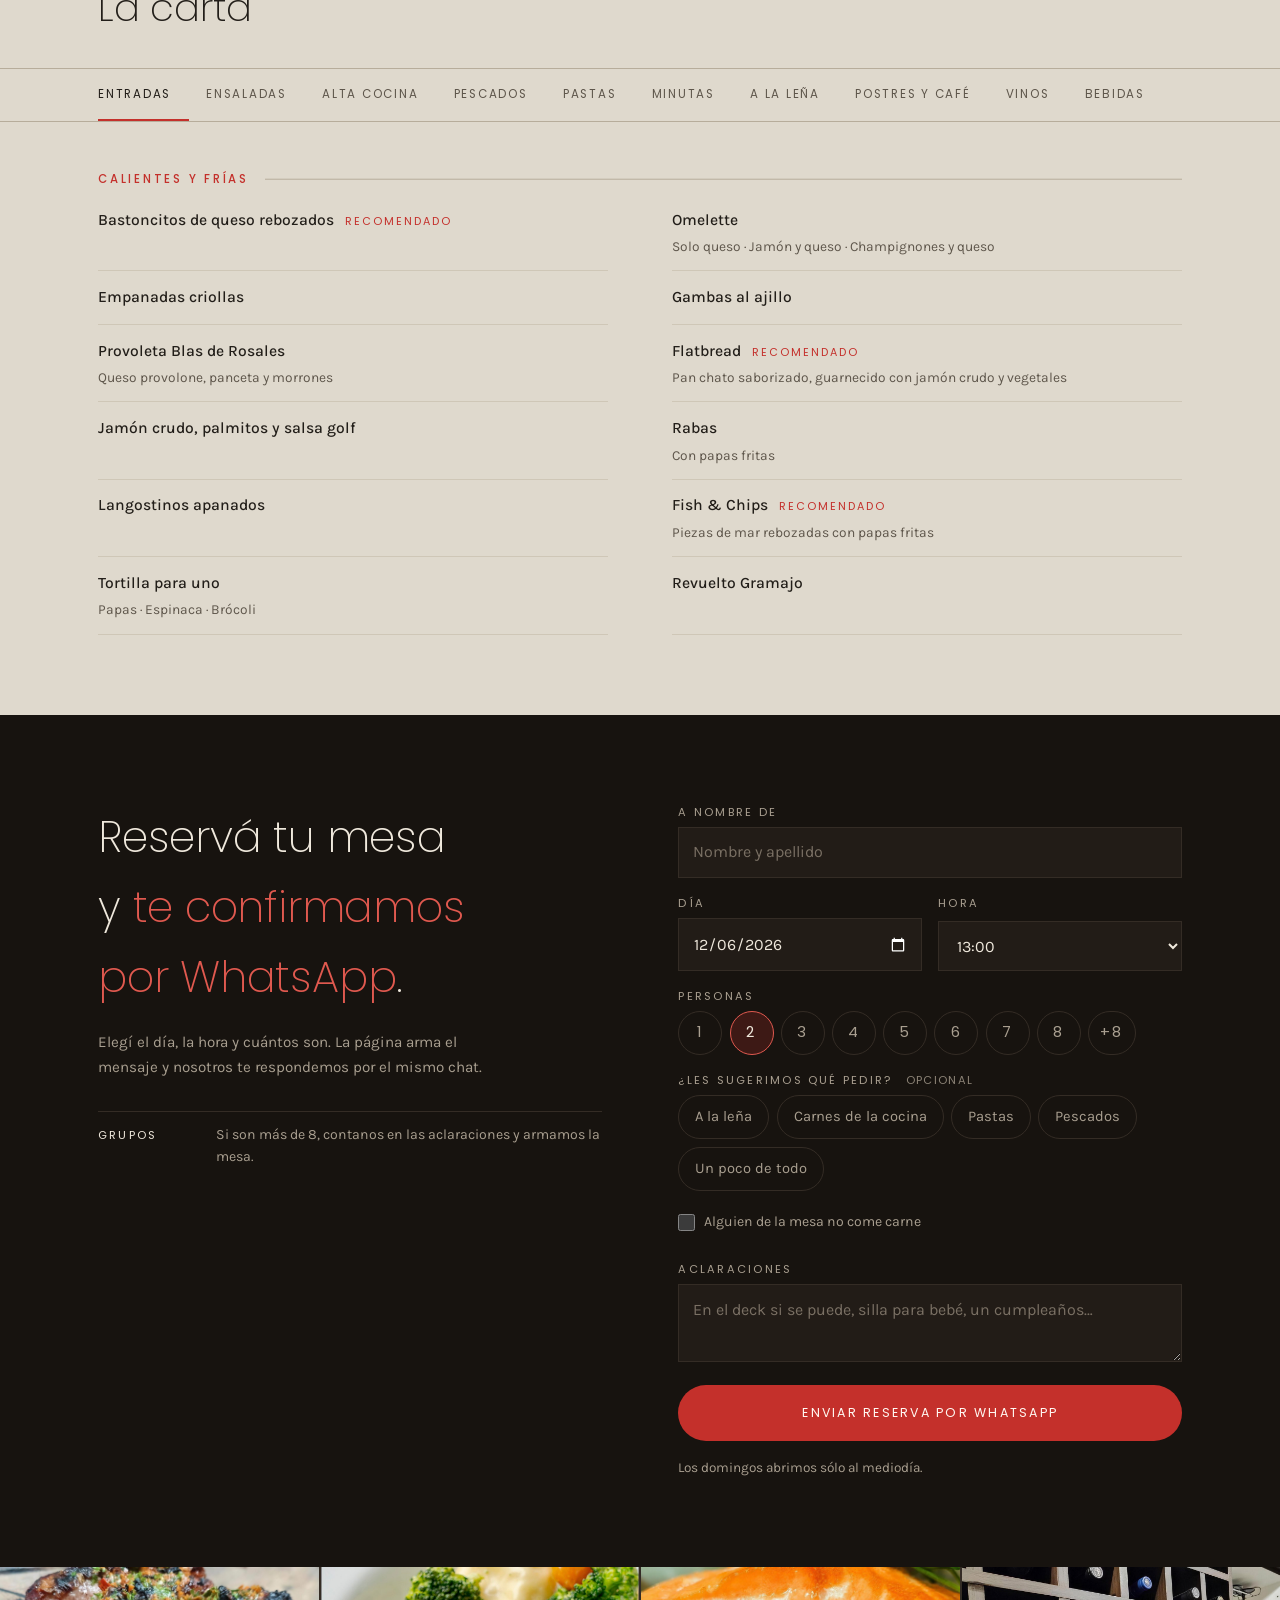
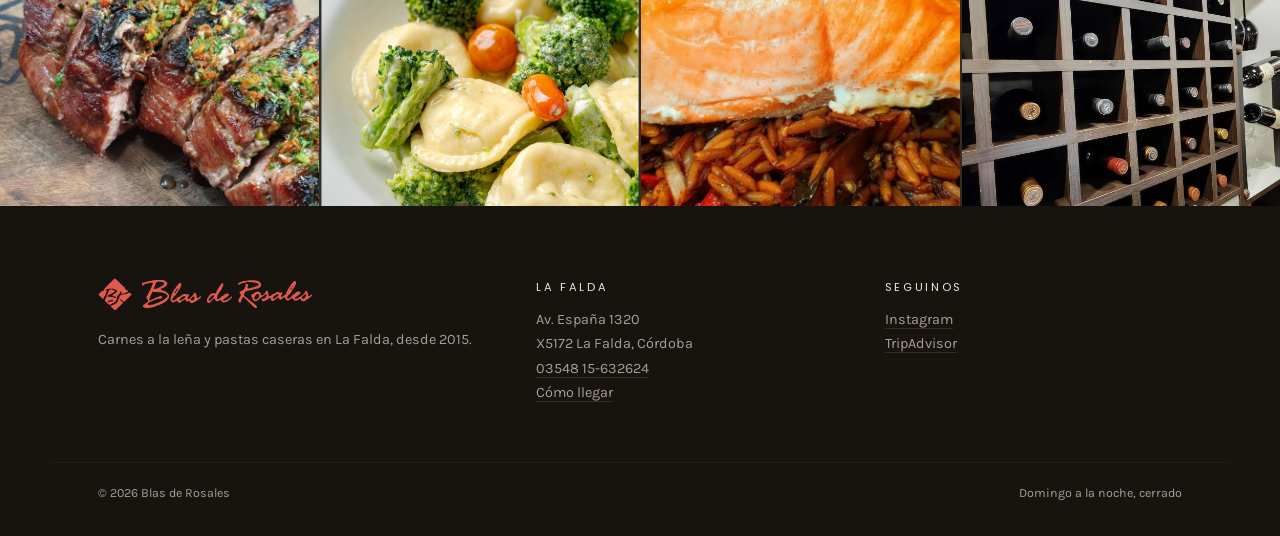
==== commit b6c66476: "noindex temporal: meta robots y X-Robots-Tag hasta mostrar el sitio al dueño (buscar NOINDEX-TEMPORA" ====
--- a/index.html
+++ b/index.html
@@ -2,6 +2,7 @@
 <html lang="es-AR">
 <head>
   <meta charset="utf-8">
+  <meta name="robots" content="noindex, nofollow"> <!-- NOINDEX-TEMPORAL -->
   <meta name="viewport" content="width=device-width, initial-scale=1">
   <title>Blas de Rosales · Carnes, pastas y más · La Falda</title>
   <meta name="description" content="Restaurante en La Falda, Córdoba. Carnes asadas a la leña, pastas artesanales, alta cocina y boutique de vinos. Av. España 1320. Reservas al 03548 15-632624.">
@@ -231,7 +232,6 @@
       <span>© <span data-anio>2026</span> Blas de Rosales</span>
       <span>Domingo a la noche, cerrado</span>
     </div>
-    <div class="envoltura"><p class="pie__credito">Sitio web por <a href="https://neurolabs.ar" target="_blank" rel="noreferrer">Neurolabs</a></p></div>
   </footer>
 
   <div class="mozo" data-mozo>
